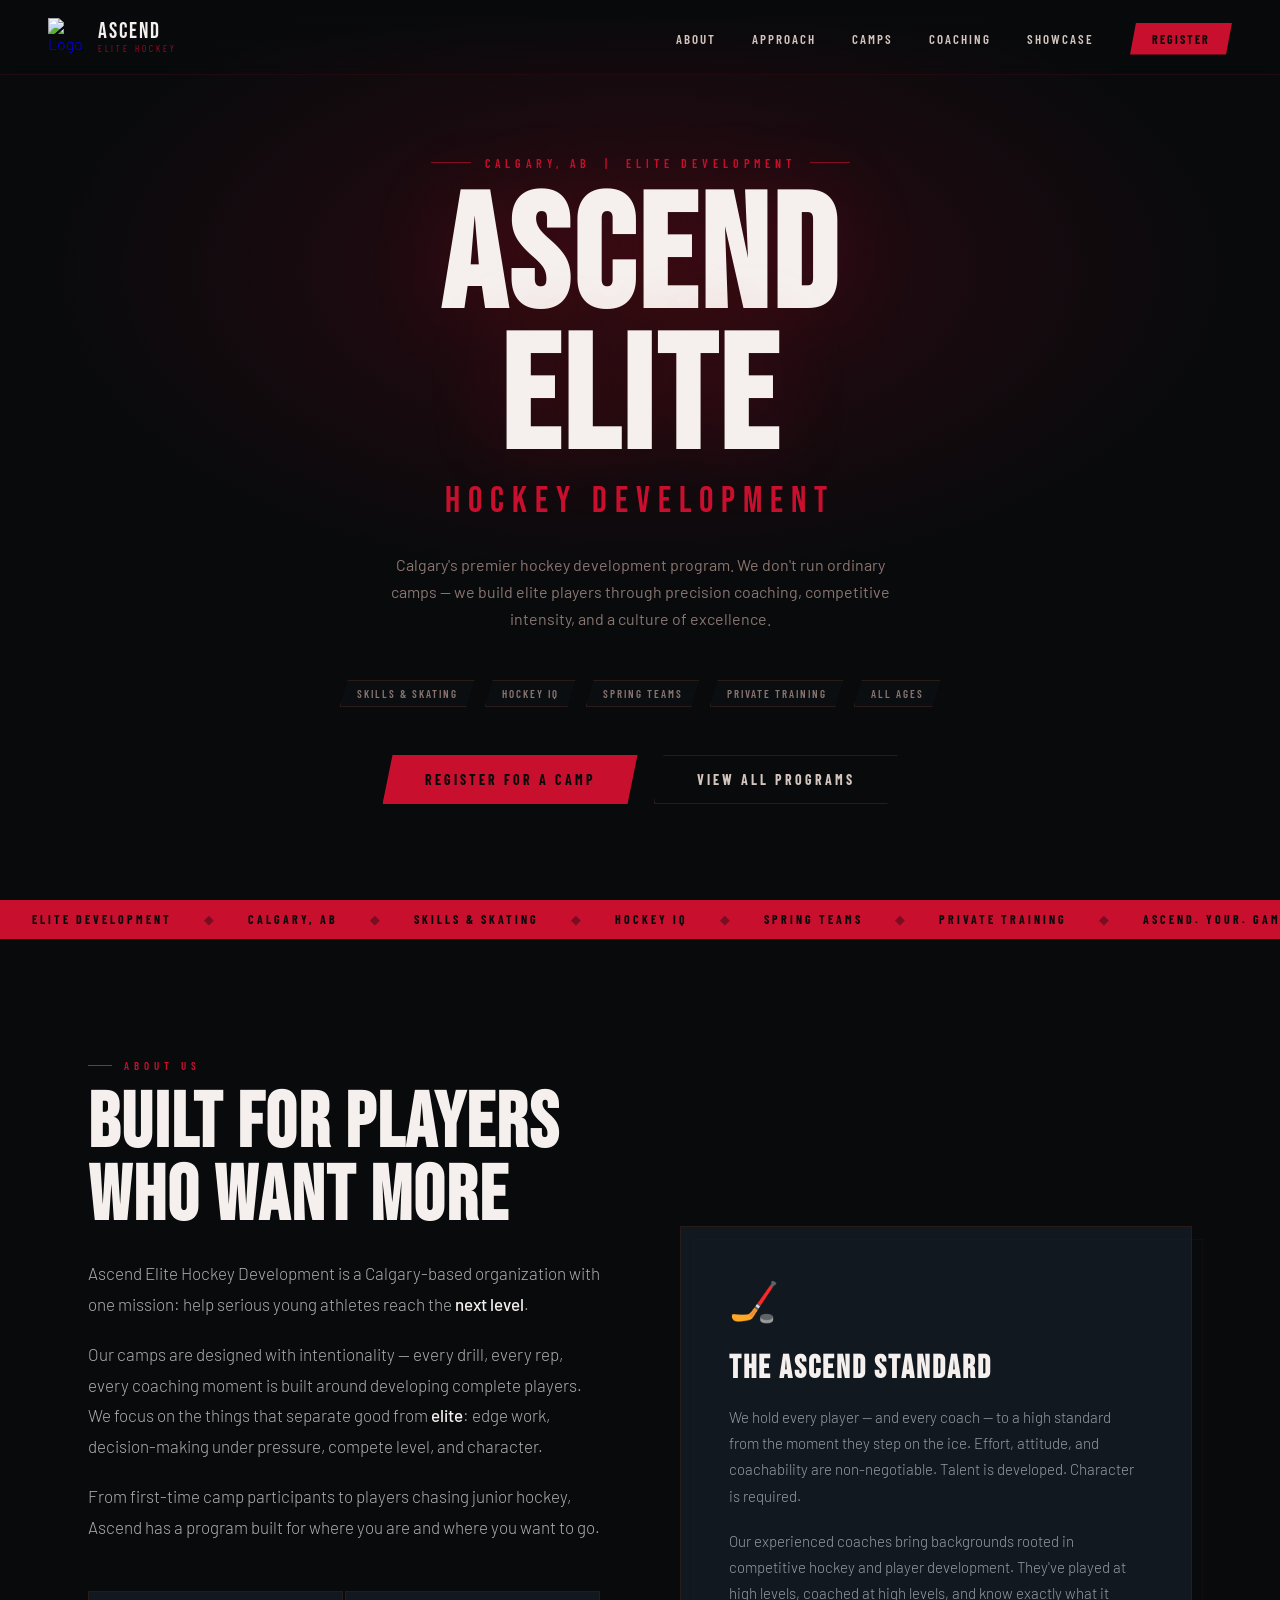
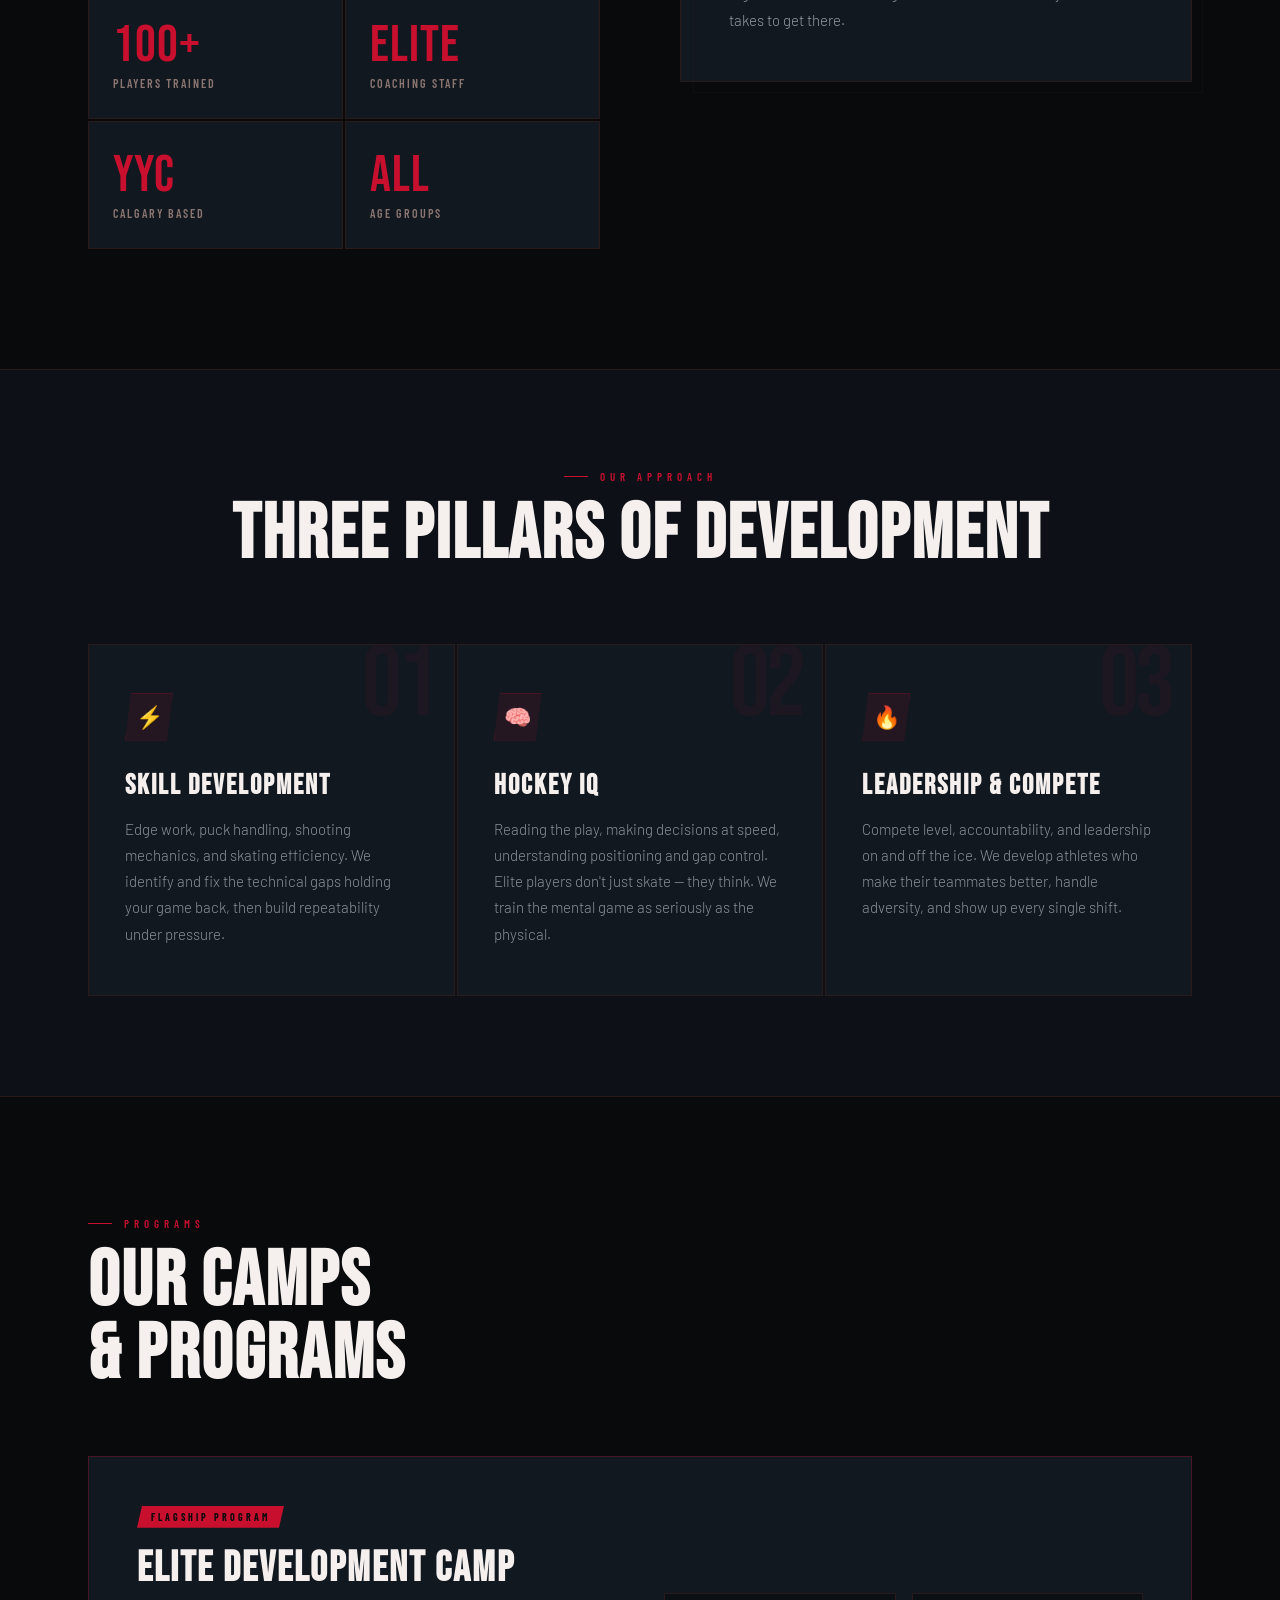
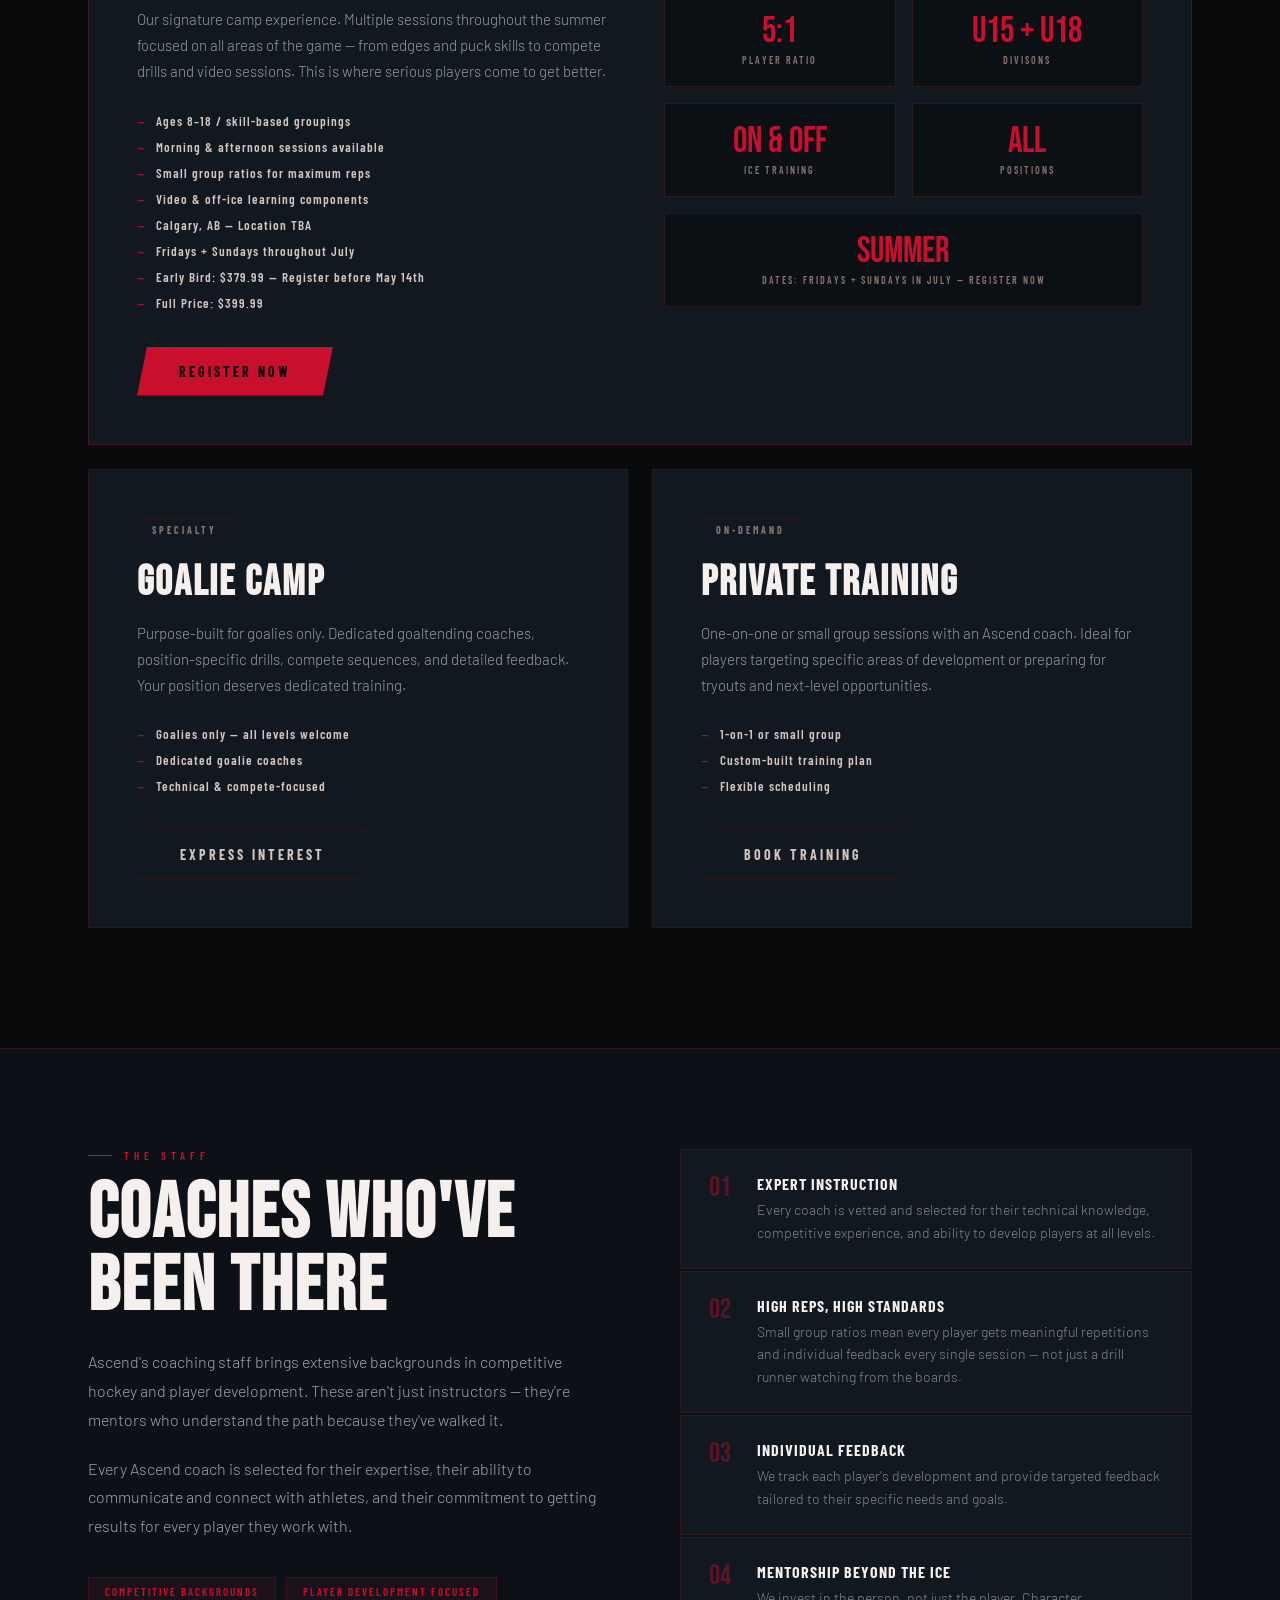
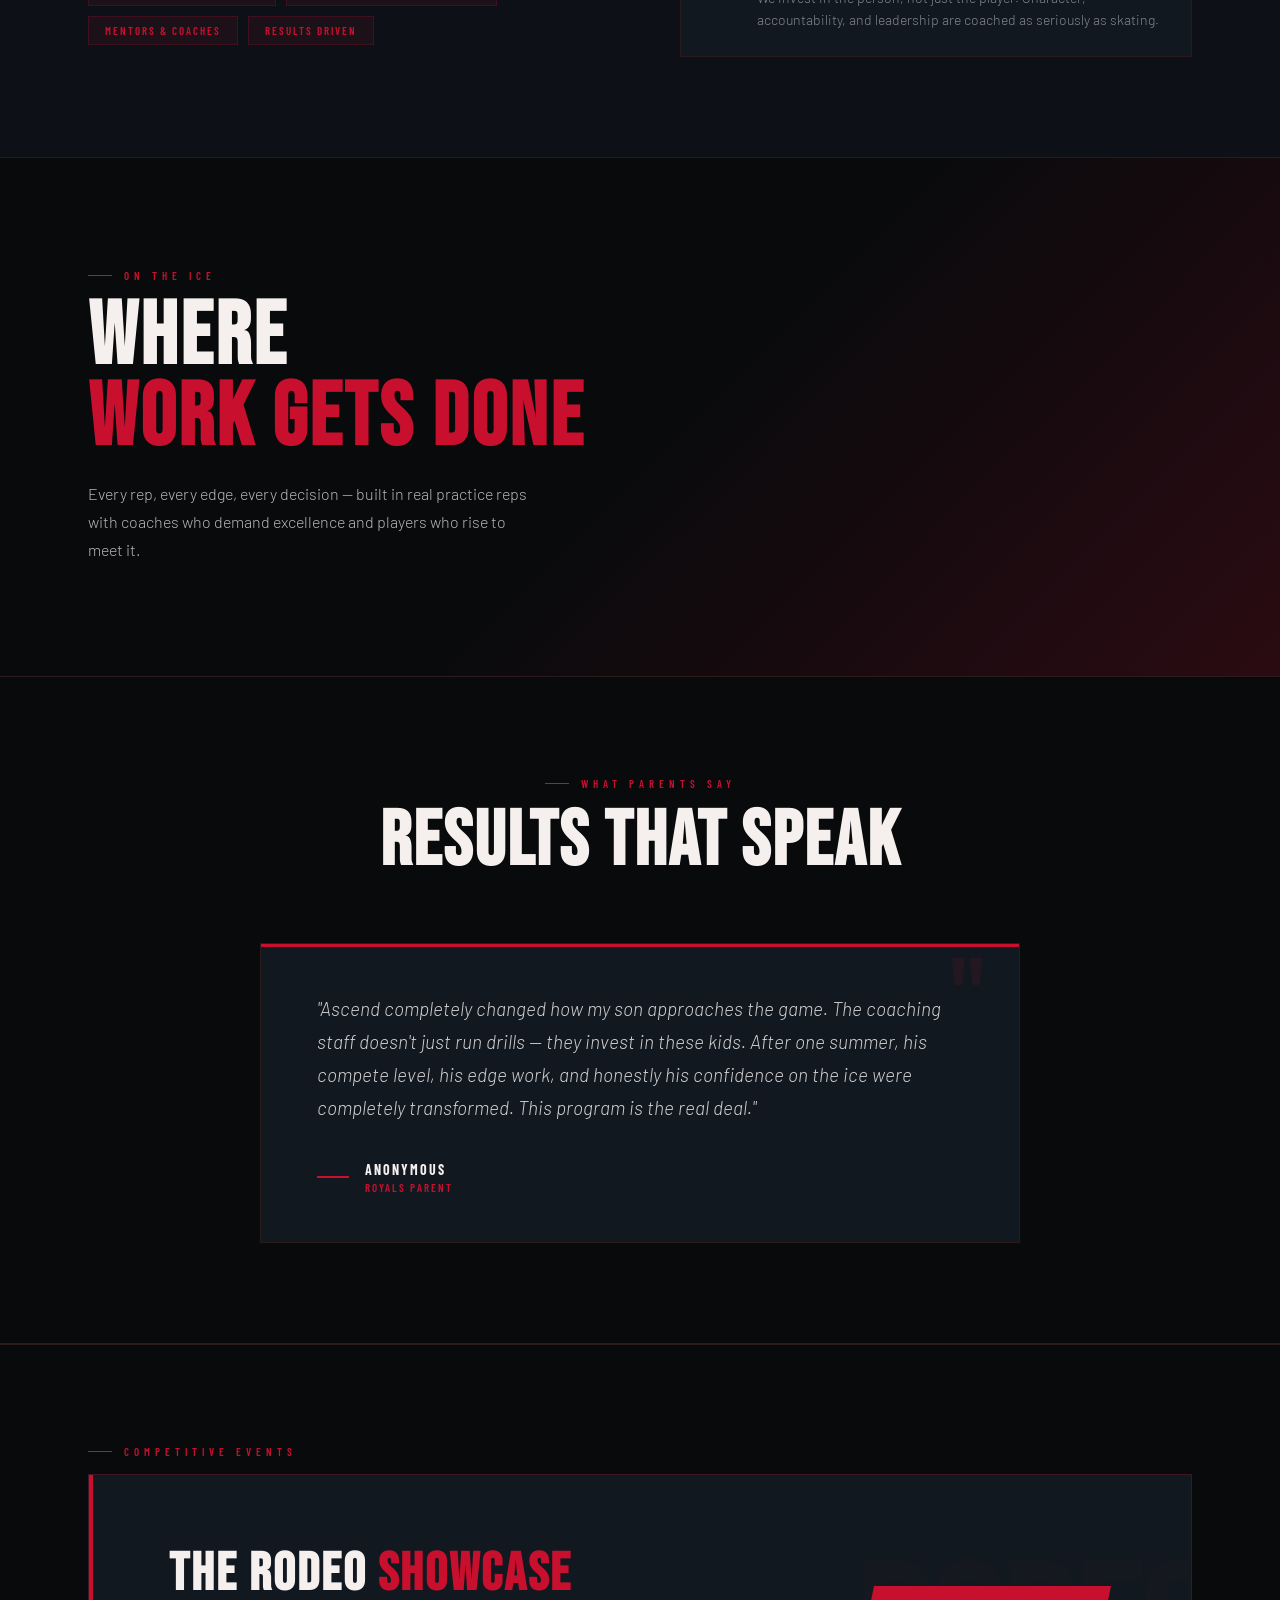
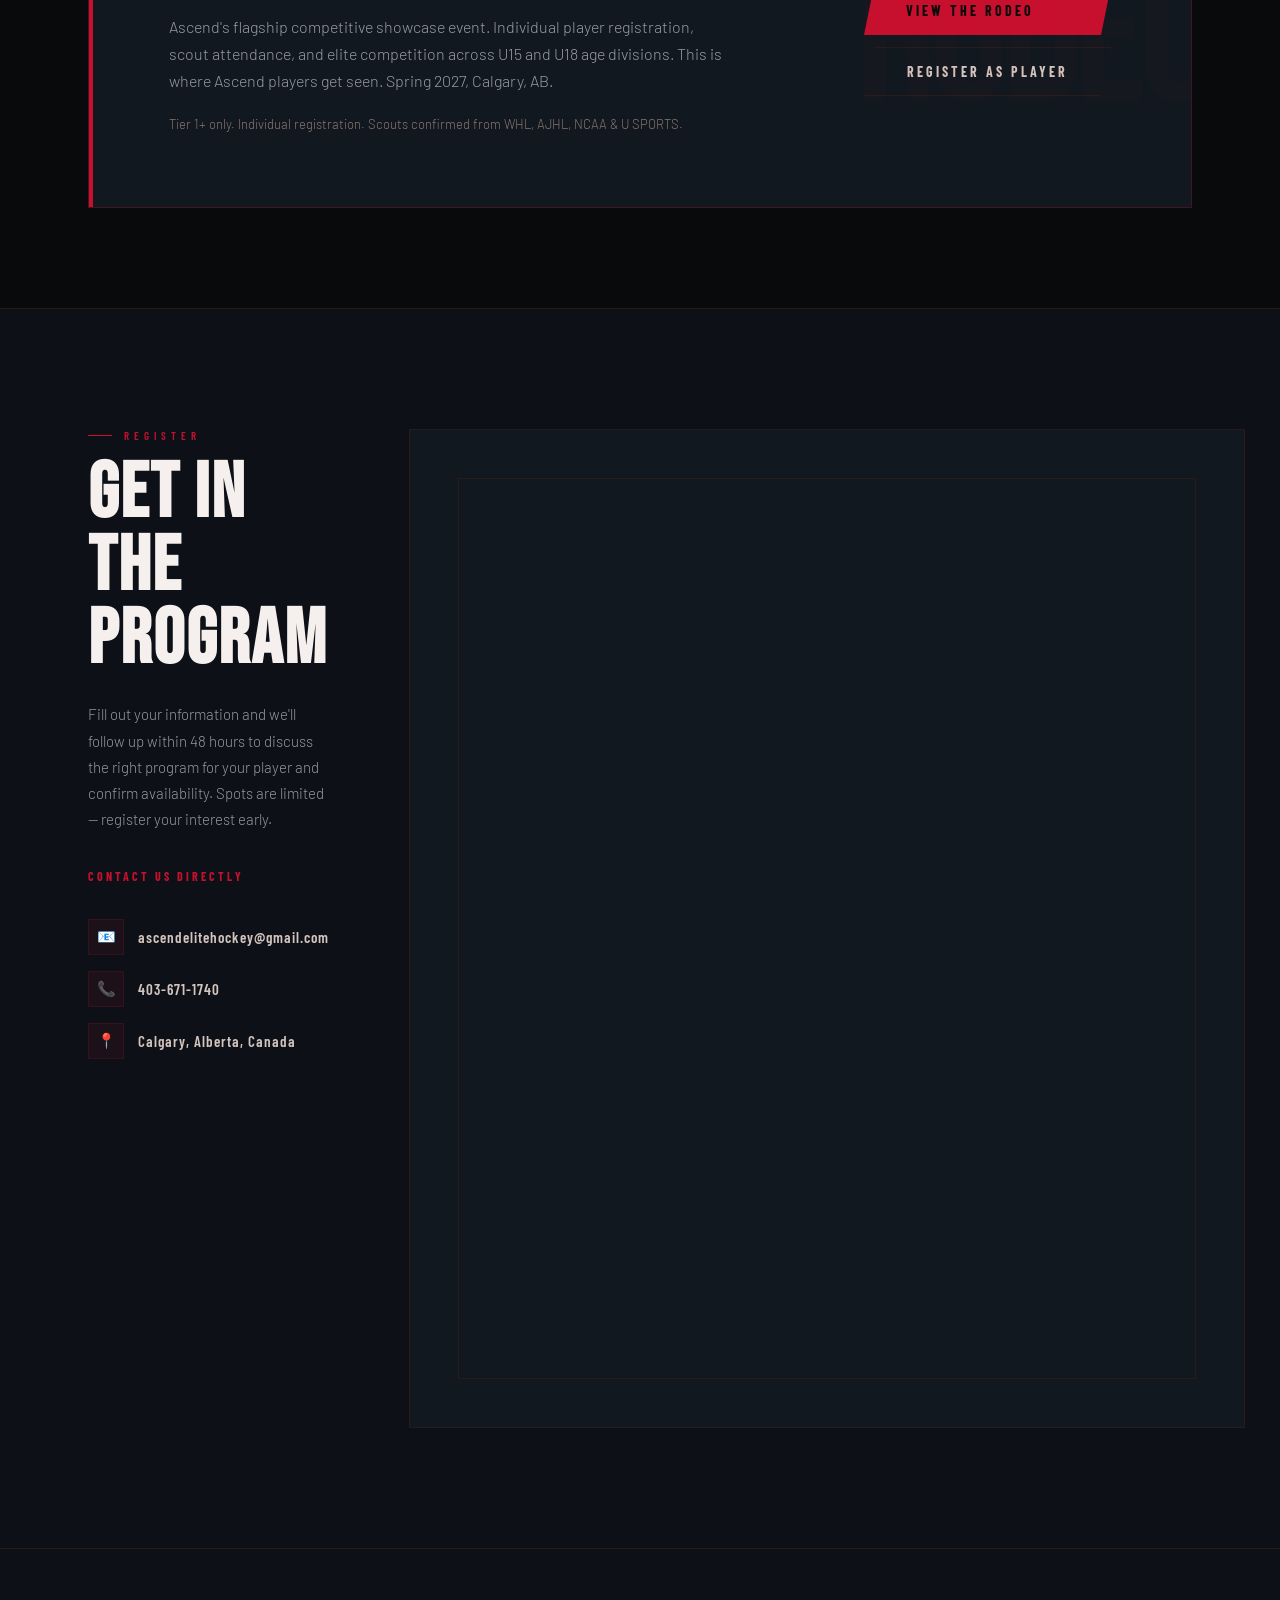
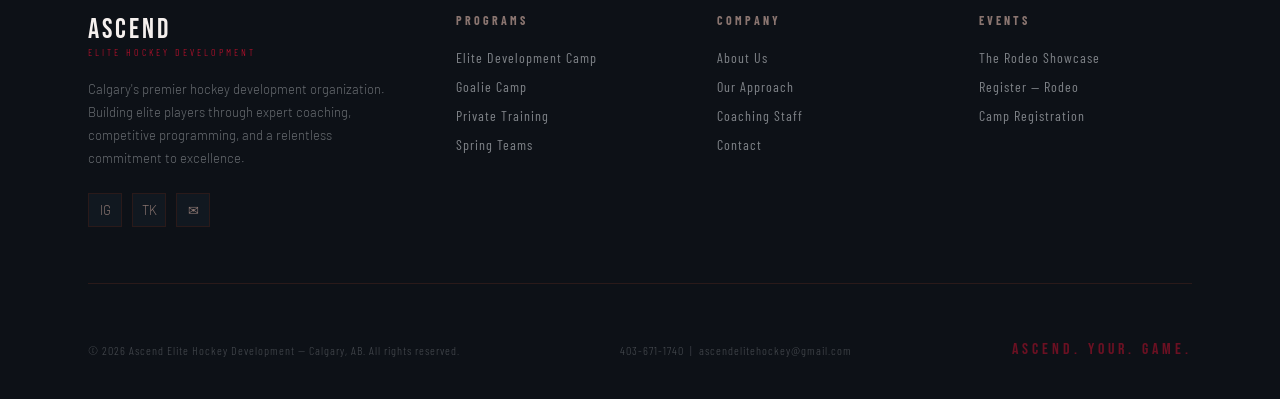
==== index.html @ a498c4dc "Update location and session details in index.html" ====
<!DOCTYPE html>
<html lang="en">
<head>
<meta charset="UTF-8">
<meta name="viewport" content="width=device-width, initial-scale=1.0">
<title>Ascend Elite Hockey | Calgary, AB</title>
<link rel="preconnect" href="https://fonts.googleapis.com">
<link href="https://fonts.googleapis.com/css2?family=Bebas+Neue&family=Barlow+Condensed:wght@400;600;700&family=Barlow:wght@300;400;500&display=swap" rel="stylesheet">
<script src="https://cdn.jsdelivr.net/npm/@emailjs/browser@4/dist/email.min.js"></script>
<script>emailjs.init("XfrieAUqtZK1-FDxF");</script>
<style>
  :root {
    --black: #080a0c;
    --deep: #0d1117;
    --panel: #111820;
    --border: #2a1a1a;
    --ice: #f5f0ee;
    --ice-dim: #d4c4be;
    --gold: #C8102E;
    --gold-bright: #C8102E;
    --white: #f5f0ee;
    --muted: #8a7570;
    --red: #C8102E;
  }

  *, *::before, *::after { box-sizing: border-box; margin: 0; padding: 0; }

  html { scroll-behavior: smooth; }

  body {
    background: var(--black);
    color: var(--white);
    font-family: 'Barlow', sans-serif;
    font-weight: 300;
    overflow-x: hidden;
  }

  /* ===== SCROLLBAR ===== */
  ::-webkit-scrollbar { width: 4px; }
  ::-webkit-scrollbar-track { background: var(--deep); }
  ::-webkit-scrollbar-thumb { background: var(--gold); }

  /* ===== NAV ===== */
  nav {
    position: fixed; top: 0; left: 0; right: 0; z-index: 100;
    display: flex; align-items: center; justify-content: space-between;
    padding: 18px 48px;
    background: linear-gradient(180deg, rgba(8,10,12,0.97) 0%, transparent 100%);
    backdrop-filter: blur(6px);
    border-bottom: 1px solid rgba(200,16,46,0.12);
    transition: background 0.3s;
  }
  nav.scrolled {
    background: rgba(8,10,12,0.97);
    border-bottom-color: var(--border);
  }
  .nav-logo {
    display: flex; align-items: center; gap: 12px;
    text-decoration: none;
  }
  .nav-logo-mark {
    width: 38px; height: 38px;
    object-fit: contain;
    flex-shrink: 0;
  }
  .nav-logo-text {
    font-family: 'Bebas Neue', sans-serif;
    font-size: 22px;
    letter-spacing: 2px;
    color: var(--white);
    line-height: 1;
  }
  .nav-logo-sub {
    font-family: 'Barlow Condensed', sans-serif;
    font-size: 9px;
    letter-spacing: 3px;
    color: var(--gold);
    text-transform: uppercase;
  }
  .nav-links {
    display: flex; align-items: center; gap: 36px;
    list-style: none;
  }
  .nav-links a {
    font-family: 'Barlow Condensed', sans-serif;
    font-size: 13px; font-weight: 600;
    letter-spacing: 2px; text-transform: uppercase;
    color: var(--ice-dim); text-decoration: none;
    transition: color 0.2s;
    position: relative;
  }
  .nav-links a::after {
    content: ''; position: absolute; bottom: -3px; left: 0; right: 0;
    height: 1px; background: var(--gold);
    transform: scaleX(0); transition: transform 0.2s;
  }
  .nav-links a:hover { color: var(--white); }
  .nav-links a:hover::after { transform: scaleX(1); }
  .nav-cta {
    background: var(--gold); color: var(--black) !important;
    padding: 9px 22px;
    font-family: 'Barlow Condensed', sans-serif !important;
    font-size: 12px !important; font-weight: 700 !important;
    letter-spacing: 2px; text-transform: uppercase;
    text-decoration: none;
    transition: background 0.2s, transform 0.15s !important;
    clip-path: polygon(6px 0%, 100% 0%, calc(100% - 6px) 100%, 0% 100%);
  }
  .nav-cta:hover { background: var(--gold-bright) !important; transform: translateY(-1px) !important; }
  .nav-cta::after { display: none !important; }

  /* ===== HERO ===== */
  #home {
    min-height: 100vh;
    position: relative;
    display: flex; flex-direction: column;
    align-items: center; justify-content: center;
    overflow: hidden;
  }
  .hero-bg {
    position: absolute; inset: 0; z-index: 0;
    background-image: url('MainCoach.jpeg');
    background-size: cover;
    background-position: center 20%;
    background-repeat: no-repeat;
  }
  .hero-bg::after {
    content: '';
    position: absolute; inset: 0;
    background:
      radial-gradient(ellipse 80% 60% at 50% 30%, rgba(200,16,46,0.18) 0%, transparent 60%),
      linear-gradient(180deg, rgba(8,10,12,0.78) 0%, rgba(8,10,12,0.55) 45%, rgba(8,10,12,0.88) 100%);
  }
  .hero-rink-lines {
    position: absolute; inset: 0; z-index: 1; opacity: 0.04;
    background:
      repeating-linear-gradient(0deg, transparent, transparent 59px, rgba(245,240,238,0.15) 60px),
      repeating-linear-gradient(90deg, transparent, transparent 59px, rgba(245,240,238,0.15) 60px);
  }
  .hero-slash {
    position: absolute; bottom: -2px; left: 0; right: 0; z-index: 2;
    height: 120px;
    background: linear-gradient(135deg, transparent 49.5%, var(--black) 50%);
  }
  .hero-content {
    position: relative; z-index: 3;
    text-align: center;
    padding: 140px 24px 80px;
    animation: heroFadeUp 1s ease both;
  }
  @keyframes heroFadeUp {
    from { opacity: 0; transform: translateY(40px); }
    to { opacity: 1; transform: translateY(0); }
  }
  .hero-eyebrow {
    font-family: 'Barlow Condensed', sans-serif;
    font-size: 12px; font-weight: 600;
    letter-spacing: 5px; text-transform: uppercase;
    color: var(--gold);
    margin-bottom: 20px;
    display: flex; align-items: center; justify-content: center; gap: 14px;
  }
  .hero-eyebrow::before, .hero-eyebrow::after {
    content: ''; display: block;
    width: 40px; height: 1px; background: var(--gold); opacity: 0.6;
  }
  .hero-h1 {
    font-family: 'Bebas Neue', sans-serif;
    font-size: clamp(72px, 14vw, 160px);
    line-height: 0.88;
    letter-spacing: 4px;
    color: var(--white);
    text-shadow: 0 0 80px rgba(200,16,46,0.2);
    margin-bottom: 8px;
  }
  .hero-h1 span {
    color: var(--ice);
    display: block;
  }
  .hero-tagline {
    font-family: 'Bebas Neue', sans-serif;
    font-size: clamp(20px, 4vw, 36px);
    letter-spacing: 8px;
    color: var(--gold);
    margin-bottom: 28px;
  }
  .hero-desc {
    max-width: 520px; margin: 0 auto 48px;
    font-size: 16px; line-height: 1.7;
    color: var(--muted);
    font-weight: 400;
  }
  .hero-badges {
    display: flex; flex-wrap: wrap; gap: 10px;
    justify-content: center; margin-bottom: 48px;
  }
  .badge {
    font-family: 'Barlow Condensed', sans-serif;
    font-size: 11px; font-weight: 600;
    letter-spacing: 2px; text-transform: uppercase;
    padding: 6px 16px;
    border: 1px solid var(--border);
    color: var(--muted);
    clip-path: polygon(8px 0%, 100% 0%, calc(100% - 8px) 100%, 0% 100%);
    background: rgba(13,17,23,0.6);
  }
  .hero-btns {
    display: flex; gap: 16px; justify-content: center; flex-wrap: wrap;
  }
  .btn-primary {
    font-family: 'Barlow Condensed', sans-serif;
    font-size: 14px; font-weight: 700;
    letter-spacing: 3px; text-transform: uppercase;
    padding: 16px 42px;
    background: var(--gold); color: var(--black);
    text-decoration: none;
    clip-path: polygon(10px 0%, 100% 0%, calc(100% - 10px) 100%, 0% 100%);
    transition: background 0.2s, transform 0.15s;
    display: inline-block;
  }
  .btn-primary:hover { background: var(--gold-bright); transform: translateY(-2px); }
  .btn-ghost {
    font-family: 'Barlow Condensed', sans-serif;
    font-size: 14px; font-weight: 700;
    letter-spacing: 3px; text-transform: uppercase;
    padding: 15px 42px;
    background: transparent; color: var(--ice-dim);
    border: 1px solid var(--border);
    text-decoration: none;
    clip-path: polygon(10px 0%, 100% 0%, calc(100% - 10px) 100%, 0% 100%);
    transition: border-color 0.2s, color 0.2s, transform 0.15s;
    display: inline-block;
  }
  .btn-ghost:hover { border-color: var(--ice-dim); color: var(--white); transform: translateY(-2px); }

  /* ===== TICKER ===== */
  .ticker-wrap {
    position: relative; z-index: 4;
    background: var(--gold);
    overflow: hidden;
    padding: 12px 0;
  }
  .ticker-track {
    display: flex; gap: 0;
    animation: ticker 28s linear infinite;
    white-space: nowrap;
  }
  .ticker-track span {
    font-family: 'Barlow Condensed', sans-serif;
    font-size: 12px; font-weight: 700;
    letter-spacing: 3px; text-transform: uppercase;
    color: var(--black);
    padding: 0 32px;
    flex-shrink: 0;
  }
  .ticker-track span.sep {
    opacity: 0.4; padding: 0;
  }
  @keyframes ticker {
    from { transform: translateX(0); }
    to { transform: translateX(-50%); }
  }

  /* ===== SECTION COMMON ===== */
  section { position: relative; overflow: hidden; }
  .section-inner { max-width: 1200px; margin: 0 auto; padding: 0 48px; }
  .section-label {
    font-family: 'Barlow Condensed', sans-serif;
    font-size: 11px; font-weight: 600;
    letter-spacing: 5px; text-transform: uppercase;
    color: var(--gold);
    margin-bottom: 16px;
    display: flex; align-items: center; gap: 12px;
  }
  .section-label::before {
    content: ''; display: block;
    width: 24px; height: 1px; background: var(--gold);
  }
  .section-h2 {
    font-family: 'Bebas Neue', sans-serif;
    font-size: clamp(44px, 6vw, 80px);
    line-height: 0.95;
    letter-spacing: 2px;
    color: var(--white);
    margin-bottom: 24px;
  }
  .section-h2 em {
    color: var(--ice); font-style: normal; display: block;
  }

  /* ===== ABOUT ===== */
  #about {
    padding: 120px 0;
    background: var(--black);
  }
  .about-grid {
    display: grid;
    grid-template-columns: 1fr 1fr;
    gap: 80px;
    align-items: center;
  }
  .about-left p {
    font-size: 17px; line-height: 1.8;
    color: rgba(240,244,248,0.7);
    margin-bottom: 20px;
  }
  .about-left p strong { color: var(--ice); font-weight: 500; }
  .about-stats {
    display: grid; grid-template-columns: 1fr 1fr;
    gap: 2px; margin-top: 48px;
  }
  .stat-box {
    background: var(--panel);
    border: 1px solid var(--border);
    padding: 28px 24px;
    position: relative;
    overflow: hidden;
  }
  .stat-box::before {
    content: ''; position: absolute; top: 0; left: 0; right: 0;
    height: 2px; background: var(--gold); opacity: 0;
    transition: opacity 0.3s;
  }
  .stat-box:hover::before { opacity: 1; }
  .stat-num {
    font-family: 'Bebas Neue', sans-serif;
    font-size: 52px; line-height: 1;
    color: var(--gold);
    letter-spacing: 1px;
  }
  .stat-label {
    font-family: 'Barlow Condensed', sans-serif;
    font-size: 12px; font-weight: 600;
    letter-spacing: 2px; text-transform: uppercase;
    color: var(--muted);
    margin-top: 4px;
  }
  .about-visual {
    position: relative;
  }
  .about-card {
    background: var(--panel);
    border: 1px solid var(--border);
    padding: 48px;
    position: relative;
  }
  .about-card::after {
    content: '';
    position: absolute; bottom: -12px; right: -12px;
    width: 100%; height: 100%;
    border: 1px solid var(--border); opacity: 0.3;
    pointer-events: none;
  }
  .about-card-icon {
    font-size: 40px; margin-bottom: 24px; display: block;
  }
  .about-card h3 {
    font-family: 'Bebas Neue', sans-serif;
    font-size: 32px; letter-spacing: 2px;
    color: var(--white); margin-bottom: 16px;
  }
  .about-card p {
    font-size: 15px; line-height: 1.75;
    color: rgba(240,244,248,0.6);
  }

  /* ===== PILLARS ===== */
  #pillars {
    padding: 100px 0;
    background: var(--deep);
    border-top: 1px solid var(--border);
    border-bottom: 1px solid var(--border);
  }
  .pillars-header { text-align: center; margin-bottom: 72px; }
  .pillars-grid {
    display: grid;
    grid-template-columns: repeat(3, 1fr);
    gap: 2px;
  }
  .pillar {
    background: var(--panel);
    border: 1px solid var(--border);
    padding: 48px 36px;
    position: relative;
    overflow: hidden;
    transition: border-color 0.3s;
  }
  .pillar:hover { border-color: rgba(200,16,46,0.4); }
  .pillar-num {
    font-family: 'Bebas Neue', sans-serif;
    font-size: 100px; line-height: 1;
    color: rgba(200,16,46,0.06);
    position: absolute; top: -10px; right: 20px;
    letter-spacing: -4px;
    pointer-events: none;
  }
  .pillar-icon {
    width: 48px; height: 48px;
    background: rgba(200,16,46,0.1);
    border: 1px solid rgba(200,16,46,0.2);
    display: flex; align-items: center; justify-content: center;
    font-size: 22px; margin-bottom: 28px;
    clip-path: polygon(6px 0%, 100% 0%, calc(100% - 6px) 100%, 0% 100%);
  }
  .pillar h3 {
    font-family: 'Bebas Neue', sans-serif;
    font-size: 28px; letter-spacing: 2px;
    color: var(--white); margin-bottom: 14px;
  }
  .pillar p {
    font-size: 15px; line-height: 1.75;
    color: rgba(240,244,248,0.55);
  }

  /* ===== CAMPS ===== */
  #camps {
    padding: 120px 0;
    background: var(--black);
  }
  .camps-header { margin-bottom: 64px; }
  .camps-grid {
    display: grid;
    grid-template-columns: repeat(2, 1fr);
    gap: 24px;
  }
  .camp-card {
    background: var(--panel);
    border: 1px solid var(--border);
    padding: 48px;
    position: relative;
    overflow: hidden;
    transition: border-color 0.3s, transform 0.3s;
  }
  .camp-card:hover {
    border-color: rgba(200,16,46,0.5);
    transform: translateY(-4px);
  }
  .camp-card.featured {
    grid-column: 1 / -1;
    display: grid;
    grid-template-columns: 1fr 1fr;
    gap: 48px;
    align-items: center;
    border-color: rgba(200,16,46,0.3);
  }
  .camp-tag {
    display: inline-block;
    font-family: 'Barlow Condensed', sans-serif;
    font-size: 10px; font-weight: 700;
    letter-spacing: 3px; text-transform: uppercase;
    padding: 5px 14px;
    background: var(--gold); color: var(--black);
    margin-bottom: 20px;
    clip-path: polygon(5px 0%, 100% 0%, calc(100% - 5px) 100%, 0% 100%);
  }
  .camp-tag.alt { background: transparent; border: 1px solid var(--border); color: var(--muted); }
  .camp-card h3 {
    font-family: 'Bebas Neue', sans-serif;
    font-size: 42px; letter-spacing: 2px;
    color: var(--white); margin-bottom: 16px; line-height: 1;
  }
  .camp-card p {
    font-size: 15px; line-height: 1.75;
    color: rgba(240,244,248,0.6);
    margin-bottom: 28px;
  }
  .camp-details {
    list-style: none;
    display: flex; flex-direction: column; gap: 10px;
    margin-bottom: 36px;
  }
  .camp-details li {
    font-family: 'Barlow Condensed', sans-serif;
    font-size: 13px; font-weight: 600;
    letter-spacing: 1px;
    color: var(--ice-dim);
    display: flex; align-items: center; gap: 10px;
  }
  .camp-details li::before {
    content: '—'; color: var(--gold); opacity: 0.7;
    flex-shrink: 0;
  }
  .camp-visual {
    display: flex; flex-direction: column; gap: 16px;
  }
  .camp-visual-row {
    display: flex; gap: 16px;
  }
  .mini-stat {
    flex: 1;
    background: rgba(8,10,12,0.6);
    border: 1px solid var(--border);
    padding: 20px;
    text-align: center;
  }
  .mini-stat .n {
    font-family: 'Bebas Neue', sans-serif;
    font-size: 36px; color: var(--gold);
    display: block; line-height: 1;
  }
  .mini-stat .l {
    font-family: 'Barlow Condensed', sans-serif;
    font-size: 10px; font-weight: 600;
    letter-spacing: 2px; text-transform: uppercase;
    color: var(--muted); margin-top: 4px; display: block;
  }

  /* ===== COACHING ===== */
  #coaching {
    padding: 100px 0;
    background: var(--deep);
    border-top: 1px solid var(--border);
  }
  .coaching-split {
    display: grid;
    grid-template-columns: 1fr 1fr;
    gap: 80px;
    align-items: start;
  }
  .coaching-left {}
  .coaching-left p {
    font-size: 16px; line-height: 1.8;
    color: rgba(240,244,248,0.65);
    margin-bottom: 20px;
  }
  .coaching-badges {
    display: flex; flex-wrap: wrap; gap: 10px; margin-top: 36px;
  }
  .c-badge {
    font-family: 'Barlow Condensed', sans-serif;
    font-size: 11px; font-weight: 600;
    letter-spacing: 2px; text-transform: uppercase;
    padding: 7px 16px;
    background: rgba(200,16,46,0.08);
    border: 1px solid rgba(200,16,46,0.2);
    color: var(--gold);
  }
  .coaching-list {
    display: flex; flex-direction: column; gap: 2px;
  }
  .coaching-item {
    background: var(--panel);
    border: 1px solid var(--border);
    padding: 24px 28px;
    display: flex; gap: 20px;
    align-items: flex-start;
    transition: border-color 0.3s;
  }
  .coaching-item:hover { border-color: rgba(200,16,46,0.3); }
  .coaching-item-num {
    font-family: 'Bebas Neue', sans-serif;
    font-size: 28px; line-height: 1;
    color: var(--gold); opacity: 0.4;
    flex-shrink: 0; width: 28px;
  }
  .coaching-item h4 {
    font-family: 'Barlow Condensed', sans-serif;
    font-size: 16px; font-weight: 700;
    letter-spacing: 1px; text-transform: uppercase;
    color: var(--white); margin-bottom: 6px;
  }
  .coaching-item p {
    font-size: 14px; line-height: 1.6;
    color: rgba(240,244,248,0.5);
  }

  /* ===== ACTION PHOTO BANNER ===== */
  #action-banner {
    position: relative;
    height: 520px;
    overflow: hidden;
    border-top: 1px solid var(--border);
    border-bottom: 1px solid var(--border);
  }
  .action-banner-img {
    position: absolute; inset: 0;
    background-image: url('IMG_6012.jpeg');
    background-size: cover;
    background-position: center 30%;
    background-repeat: no-repeat;
    background-attachment: fixed;
  }
  .action-banner-overlay {
    position: absolute; inset: 0;
    background: linear-gradient(
      135deg,
      rgba(8,10,12,0.82) 0%,
      rgba(8,10,12,0.45) 50%,
      rgba(200,16,46,0.18) 100%
    );
  }
  .action-banner-content {
    position: relative; z-index: 2;
    height: 100%;
    display: flex; align-items: center;
    max-width: 1200px; margin: 0 auto; padding: 0 48px;
  }
  .action-banner-text {
    max-width: 560px;
  }
  .action-banner-text .section-label { margin-bottom: 16px; }
  .action-banner-text h2 {
    font-family: 'Bebas Neue', sans-serif;
    font-size: clamp(48px, 7vw, 88px);
    line-height: 0.92;
    letter-spacing: 3px;
    color: var(--white);
    margin-bottom: 20px;
  }
  .action-banner-text h2 em {
    color: var(--gold); font-style: normal; display: block;
  }
  .action-banner-text p {
    font-size: 16px; line-height: 1.75;
    color: rgba(245,240,238,0.75);
    max-width: 440px;
  }

  /* ===== TESTIMONIALS ===== */
  #testimonials {
    padding: 100px 0;
    background: var(--black);
    border-bottom: 1px solid var(--border);
  }
  .testimonials-header { text-align: center; margin-bottom: 64px; }
  .testimonials-grid {
    display: flex;
    justify-content: center;
  }
  .testimonial-card {
    background: var(--panel);
    border: 1px solid var(--border);
    padding: 48px 56px;
    max-width: 760px;
    width: 100%;
    position: relative;
    overflow: hidden;
  }
  .testimonial-card::before {
    content: '';
    position: absolute; top: 0; left: 0; right: 0;
    height: 3px;
    background: linear-gradient(90deg, var(--gold) 0%, var(--gold-bright) 100%);
  }
  .testimonial-quote-mark {
    font-family: 'Bebas Neue', sans-serif;
    font-size: 120px; line-height: 0.7;
    color: rgba(200,16,46,0.1);
    position: absolute; top: 20px; right: 36px;
    pointer-events: none;
    letter-spacing: -4px;
  }
  .testimonial-text {
    font-size: 19px; line-height: 1.75;
    color: rgba(245,240,238,0.85);
    font-weight: 300;
    font-style: italic;
    margin-bottom: 36px;
    position: relative; z-index: 1;
  }
  .testimonial-author {
    display: flex; align-items: center; gap: 16px;
  }
  .testimonial-author-bar {
    width: 32px; height: 2px;
    background: var(--gold);
    flex-shrink: 0;
  }
  .testimonial-author-info {}
  .testimonial-author-name {
    font-family: 'Barlow Condensed', sans-serif;
    font-size: 14px; font-weight: 700;
    letter-spacing: 2px; text-transform: uppercase;
    color: var(--white);
  }
  .testimonial-author-role {
    font-family: 'Barlow Condensed', sans-serif;
    font-size: 11px; font-weight: 600;
    letter-spacing: 2px; text-transform: uppercase;
    color: var(--gold);
    margin-top: 3px;
  }
  @media (max-width: 900px) {
    #action-banner { height: 380px; }
    .action-banner-img { background-attachment: scroll; }
    .action-banner-content { padding: 0 24px; }
    .testimonial-card { padding: 36px 28px; }
    .testimonial-text { font-size: 17px; }
  }

  /* ===== SHOWCASE CTA ===== */
  #showcase {
    padding: 100px 0;
    background: var(--black);
    border-top: 1px solid var(--border);
  }
  .showcase-banner {
    background: var(--panel);
    border: 1px solid rgba(200,16,46,0.25);
    padding: 72px 80px;
    display: grid;
    grid-template-columns: 1fr auto;
    gap: 48px;
    align-items: center;
    position: relative;
    overflow: hidden;
  }
  .showcase-banner::before {
    content: '';
    position: absolute; top: 0; left: 0;
    width: 4px; height: 100%;
    background: linear-gradient(180deg, var(--gold) 0%, var(--gold-bright) 100%);
  }
  .showcase-banner::after {
    content: 'RODEO';
    position: absolute; right: -20px; top: 50%;
    transform: translateY(-50%);
    font-family: 'Bebas Neue', sans-serif;
    font-size: 200px; line-height: 1;
    color: rgba(200,16,46,0.03);
    letter-spacing: -8px;
    pointer-events: none;
  }
  .showcase-banner h3 {
    font-family: 'Bebas Neue', sans-serif;
    font-size: 54px; letter-spacing: 2px;
    color: var(--white); margin-bottom: 12px; line-height: 1;
  }
  .showcase-banner h3 span { color: var(--gold); }
  .showcase-banner p {
    font-size: 16px; line-height: 1.7;
    color: rgba(240,244,248,0.6); max-width: 560px;
  }
  .showcase-banner-btns {
    display: flex; flex-direction: column; gap: 12px;
    flex-shrink: 0;
  }

  /* ===== REGISTER ===== */
  #register {
    padding: 120px 0;
    background: var(--deep);
    border-top: 1px solid var(--border);
  }
  .register-grid {
    display: grid;
    grid-template-columns: 1fr 1.4fr;
    gap: 80px;
    align-items: start;
  }
  .register-info h4 {
    font-family: 'Barlow Condensed', sans-serif;
    font-size: 12px; font-weight: 700;
    letter-spacing: 3px; text-transform: uppercase;
    color: var(--gold); margin: 36px 0 16px;
  }
  .register-info p {
    font-size: 15px; line-height: 1.75;
    color: rgba(240,244,248,0.6);
  }
  .contact-items { display: flex; flex-direction: column; gap: 16px; margin-top: 36px; }
  .contact-item {
    display: flex; align-items: center; gap: 14px;
  }
  .contact-item .icon {
    width: 36px; height: 36px;
    background: rgba(200,16,46,0.08);
    border: 1px solid rgba(200,16,46,0.15);
    display: flex; align-items: center; justify-content: center;
    font-size: 15px; flex-shrink: 0;
  }
  .contact-item a, .contact-item span {
    font-family: 'Barlow Condensed', sans-serif;
    font-size: 15px; font-weight: 600;
    letter-spacing: 1px;
    color: var(--ice-dim);
    text-decoration: none;
    transition: color 0.2s;
  }
  .contact-item a:hover { color: var(--white); }

  /* Form */
  .form-card {
    background: var(--panel);
    border: 1px solid var(--border);
    padding: 48px;
  }
  .form-title {
    font-family: 'Bebas Neue', sans-serif;
    font-size: 36px; letter-spacing: 2px;
    color: var(--white); margin-bottom: 8px;
  }
  .form-subtitle {
    font-size: 14px; color: var(--muted);
    margin-bottom: 36px;
  }
  .form-row {
    display: grid; grid-template-columns: 1fr 1fr; gap: 16px;
    margin-bottom: 16px;
  }
  .form-group { margin-bottom: 16px; }
  .form-group label {
    display: block;
    font-family: 'Barlow Condensed', sans-serif;
    font-size: 11px; font-weight: 600;
    letter-spacing: 2px; text-transform: uppercase;
    color: var(--muted); margin-bottom: 8px;
  }
  .form-group input,
  .form-group select,
  .form-group textarea {
    width: 100%;
    background: var(--black);
    border: 1px solid var(--border);
    color: var(--white);
    padding: 13px 16px;
    font-family: 'Barlow', sans-serif;
    font-size: 15px; font-weight: 300;
    outline: none;
    transition: border-color 0.2s;
    -webkit-appearance: none;
  }
  .form-group input:focus,
  .form-group select:focus,
  .form-group textarea:focus { border-color: var(--gold); }
  .form-group select option { background: var(--panel); }
  .form-group textarea { resize: vertical; min-height: 110px; }
  .form-note {
    font-size: 11px; color: var(--muted);
    margin-bottom: 24px; line-height: 1.6;
  }
  .form-success {
    display: none;
    background: rgba(200,16,46,0.08);
    border: 1px solid rgba(200,16,46,0.3);
    padding: 24px;
    text-align: center;
  }
  .form-success h4 {
    font-family: 'Bebas Neue', sans-serif;
    font-size: 28px; letter-spacing: 2px;
    color: var(--gold); margin-bottom: 8px;
  }
  .form-success p { font-size: 14px; color: var(--muted); }

  /* ===== FOOTER ===== */
  footer {
    background: var(--deep);
    border-top: 1px solid var(--border);
    padding: 64px 0 40px;
  }
  .footer-inner {
    max-width: 1200px; margin: 0 auto; padding: 0 48px;
  }
  .footer-top {
    display: grid;
    grid-template-columns: 1.5fr 1fr 1fr 1fr;
    gap: 48px;
    margin-bottom: 56px;
    padding-bottom: 56px;
    border-bottom: 1px solid var(--border);
  }
  .footer-brand .logo-text {
    font-family: 'Bebas Neue', sans-serif;
    font-size: 28px; letter-spacing: 3px;
    color: var(--white);
  }
  .footer-brand .logo-sub {
    font-family: 'Barlow Condensed', sans-serif;
    font-size: 10px; letter-spacing: 3px;
    color: var(--gold); text-transform: uppercase;
    margin-bottom: 20px;
  }
  .footer-brand p {
    font-size: 13px; line-height: 1.75;
    color: rgba(240,244,248,0.4);
    margin-bottom: 24px;
  }
  .social-links { display: flex; gap: 10px; }
  .social-links a {
    width: 34px; height: 34px;
    background: var(--panel);
    border: 1px solid var(--border);
    display: flex; align-items: center; justify-content: center;
    font-size: 13px;
    color: var(--muted);
    text-decoration: none;
    transition: border-color 0.2s, color 0.2s;
  }
  .social-links a:hover { border-color: var(--gold); color: var(--gold); }
  .footer-col h5 {
    font-family: 'Barlow Condensed', sans-serif;
    font-size: 12px; font-weight: 700;
    letter-spacing: 3px; text-transform: uppercase;
    color: var(--muted); margin-bottom: 20px;
  }
  .footer-col ul { list-style: none; display: flex; flex-direction: column; gap: 10px; }
  .footer-col ul li a {
    font-family: 'Barlow Condensed', sans-serif;
    font-size: 14px; font-weight: 400;
    letter-spacing: 1px;
    color: rgba(240,244,248,0.5);
    text-decoration: none;
    transition: color 0.2s;
  }
  .footer-col ul li a:hover { color: var(--white); }
  .footer-bottom {
    display: flex; justify-content: space-between; align-items: center;
    flex-wrap: wrap; gap: 16px;
  }
  .footer-bottom p {
    font-family: 'Barlow Condensed', sans-serif;
    font-size: 12px; letter-spacing: 1px;
    color: rgba(240,244,248,0.25);
  }
  .footer-bottom .tagline {
    font-family: 'Bebas Neue', sans-serif;
    font-size: 16px; letter-spacing: 4px;
    color: var(--gold); opacity: 0.5;
  }

  /* ===== MOBILE ===== */
  @media (max-width: 900px) {
    nav { padding: 16px 24px; }
    .nav-links { display: none; }
    .section-inner { padding: 0 24px; }
    .about-grid,
    .coaching-split,
    .register-grid { grid-template-columns: 1fr; gap: 48px; }
    .camps-grid { grid-template-columns: 1fr; }
    .camp-card.featured { grid-template-columns: 1fr; }
    .pillars-grid { grid-template-columns: 1fr; }
    .showcase-banner {
      grid-template-columns: 1fr; padding: 40px 32px;
    }
    .footer-top { grid-template-columns: 1fr 1fr; }
    .about-stats { grid-template-columns: 1fr 1fr; }
    .form-row { grid-template-columns: 1fr; }
  }
</style>
</head>
<body>

<!-- NAV -->
<nav id="navbar">
  <a href="#home" class="nav-logo">
    <img src="0.png" class="nav-logo-mark" alt="Logo">
    <div>
      <div class="nav-logo-text">ASCEND</div>
      <div class="nav-logo-sub">Elite Hockey</div>
    </div>
  </a>
  <ul class="nav-links">
    <li><a href="#about">About</a></li>
    <li><a href="#pillars">Approach</a></li>
    <li><a href="#camps">Camps</a></li>
    <li><a href="#coaching">Coaching</a></li>
    <li><a href="#showcase">Showcase</a></li>
    <li><a href="#register" class="nav-cta">Register</a></li>
  </ul>
</nav>

<!-- HERO -->
<section id="home">
  <div class="hero-bg"></div>
  <div class="hero-rink-lines"></div>
  <div class="hero-content">
    <div class="hero-eyebrow">Calgary, AB &nbsp;|&nbsp; Elite Development</div>
    <h1 class="hero-h1">Ascend<span>Elite</span></h1>
    <div class="hero-tagline">Hockey Development</div>
    <p class="hero-desc">
      Calgary's premier hockey development program. We don't run ordinary camps — we build elite players through precision coaching, competitive intensity, and a culture of excellence.
    </p>
    <div class="hero-badges">
      <span class="badge">Skills &amp; Skating</span>
      <span class="badge">Hockey IQ</span>
      <span class="badge">Spring Teams</span>
      <span class="badge">Private Training</span>
      <span class="badge">All Ages</span>
    </div>
    <div class="hero-btns">
      <a href="#register" class="btn-primary">Register for a Camp</a>
      <a href="#camps" class="btn-ghost">View All Programs</a>
    </div>
  </div>
  <div class="hero-slash"></div>
</section>

<!-- TICKER -->
<div class="ticker-wrap">
  <div class="ticker-track">
    <span>Elite Development</span><span class="sep">◆</span>
    <span>Calgary, AB</span><span class="sep">◆</span>
    <span>Skills &amp; Skating</span><span class="sep">◆</span>
    <span>Hockey IQ</span><span class="sep">◆</span>
    <span>Spring Teams</span><span class="sep">◆</span>
    <span>Private Training</span><span class="sep">◆</span>
    <span>Ascend. Your. Game.</span><span class="sep">◆</span>
    <span>Elite Development</span><span class="sep">◆</span>
    <span>Calgary, AB</span><span class="sep">◆</span>
    <span>Skills &amp; Skating</span><span class="sep">◆</span>
    <span>Hockey IQ</span><span class="sep">◆</span>
    <span>Spring Teams</span><span class="sep">◆</span>
    <span>Private Training</span><span class="sep">◆</span>
    <span>Ascend. Your. Game.</span><span class="sep">◆</span>
  </div>
</div>

<!-- ABOUT -->
<section id="about">
  <div class="section-inner">
    <div class="about-grid">
      <div class="about-left">
        <div class="section-label">About Us</div>
        <h2 class="section-h2">Built For Players<em>Who Want More</em></h2>
        <p>Ascend Elite Hockey Development is a Calgary-based organization with one mission: help serious young athletes reach the <strong>next level</strong>.</p>
        <p>Our camps are designed with intentionality — every drill, every rep, every coaching moment is built around developing complete players. We focus on the things that separate good from <strong>elite</strong>: edge work, decision-making under pressure, compete level, and character.</p>
        <p>From first-time camp participants to players chasing junior hockey, Ascend has a program built for where you are and where you want to go.</p>

        <div class="about-stats">
          <div class="stat-box">
            <div class="stat-num">100+</div>
            <div class="stat-label">Players Trained</div>
          </div>
          <div class="stat-box">
            <div class="stat-num">Elite</div>
            <div class="stat-label">Coaching Staff</div>
          </div>
          <div class="stat-box">
            <div class="stat-num">YYC</div>
            <div class="stat-label">Calgary Based</div>
          </div>
          <div class="stat-box">
            <div class="stat-num">All</div>
            <div class="stat-label">Age Groups</div>
          </div>
        </div>
      </div>
      <div class="about-visual">
        <div class="about-card">
          <span class="about-card-icon">🏒</span>
          <h3>The Ascend Standard</h3>
          <p>We hold every player — and every coach — to a high standard from the moment they step on the ice. Effort, attitude, and coachability are non-negotiable. Talent is developed. Character is required.</p>
          <br>
          <p>Our experienced coaches bring backgrounds rooted in competitive hockey and player development. They've played at high levels, coached at high levels, and know exactly what it takes to get there.</p>
        </div>
      </div>
    </div>
  </div>
</section>

<!-- PILLARS -->
<section id="pillars">
  <div class="section-inner">
    <div class="pillars-header">
      <div class="section-label" style="justify-content:center;">Our Approach</div>
      <h2 class="section-h2" style="text-align:center;">Three Pillars of<em style="display:inline; color:var(--ice)"> Development</em></h2>
    </div>
    <div class="pillars-grid">
      <div class="pillar">
        <div class="pillar-num">01</div>
        <div class="pillar-icon">⚡</div>
        <h3>Skill Development</h3>
        <p>Edge work, puck handling, shooting mechanics, and skating efficiency. We identify and fix the technical gaps holding your game back, then build repeatability under pressure.</p>
      </div>
      <div class="pillar">
        <div class="pillar-num">02</div>
        <div class="pillar-icon">🧠</div>
        <h3>Hockey IQ</h3>
        <p>Reading the play, making decisions at speed, understanding positioning and gap control. Elite players don't just skate — they think. We train the mental game as seriously as the physical.</p>
      </div>
      <div class="pillar">
        <div class="pillar-num">03</div>
        <div class="pillar-icon">🔥</div>
        <h3>Leadership &amp; Compete</h3>
        <p>Compete level, accountability, and leadership on and off the ice. We develop athletes who make their teammates better, handle adversity, and show up every single shift.</p>
      </div>
    </div>
  </div>
</section>

<!-- CAMPS -->
<section id="camps">
  <div class="section-inner">
    <div class="camps-header">
      <div class="section-label">Programs</div>
      <h2 class="section-h2">Our Camps<em>&amp; Programs</em></h2>
    </div>
    <div class="camps-grid">

      <!-- Featured -->
      <div class="camp-card featured">
        <div class="camp-info">
          <span class="camp-tag">Flagship Program</span>
          <h3>Elite Development Camp</h3>
          <p>Our signature camp experience. Multiple sessions throughout the summer focused on all areas of the game — from edges and puck skills to compete drills and video sessions. This is where serious players come to get better.</p>
          <ul class="camp-details">
            <li>Ages 8–18 / skill-based groupings</li>
            <li>Morning & afternoon sessions available</li>
            <li>Small group ratios for maximum reps</li>
            <li>Video &amp; off-ice learning components</li>
            <li>Calgary, AB — Location TBA</li>
<li>Fridays + Sundays throughout July</li>
<li>Early Bird: $379.99 — Register before May 14th</li>
<li>Full Price: $399.99</li>
          </ul>
          <a href="#register" class="btn-primary">Register Now</a>
        </div>
        <div class="camp-visual">
          <div class="camp-visual-row">
            <div class="mini-stat">
              <span class="n">5:1</span>
              <span class="l">Player Ratio</span>
            </div>
            <div class="mini-stat">
              <span class="n">U15 + U18</span>
              <span class="l">Divisons</span>
            </div>
          </div>
          <div class="camp-visual-row">
            <div class="mini-stat">
              <span class="n">On &amp; Off</span>
              <span class="l">Ice Training</span>
            </div>
            <div class="mini-stat">
              <span class="n">All</span>
              <span class="l">Positions</span>
            </div>
          </div>
          <div class="camp-visual-row">
            <div class="mini-stat" style="flex:1;">
              <span class="n">Summer</span>
              <span class="l">Dates: Fridays + Sundays in July — Register Now</span>
            </div>
          </div>
        </div>
      </div>

      <!-- Goalie -->
      <div class="camp-card">
        <span class="camp-tag alt">Specialty</span>
        <h3>Goalie Camp</h3>
        <p>Purpose-built for goalies only. Dedicated goaltending coaches, position-specific drills, compete sequences, and detailed feedback. Your position deserves dedicated training.</p>
        <ul class="camp-details">
          <li>Goalies only — all levels welcome</li>
          <li>Dedicated goalie coaches</li>
          <li>Technical &amp; compete-focused</li>
        </ul>
        <a href="#register" class="btn-ghost">Express Interest</a>
      </div>

      <!-- Private -->
      <div class="camp-card">
        <span class="camp-tag alt">On-Demand</span>
        <h3>Private Training</h3>
        <p>One-on-one or small group sessions with an Ascend coach. Ideal for players targeting specific areas of development or preparing for tryouts and next-level opportunities.</p>
        <ul class="camp-details">
          <li>1-on-1 or small group</li>
          <li>Custom-built training plan</li>
          <li>Flexible scheduling</li>
        </ul>
        <a href="#register" class="btn-ghost">Book Training</a>
      </div>

    </div>
  </div>
</section>

<!-- COACHING -->
<section id="coaching">
  <div class="section-inner">
    <div class="coaching-split">
      <div class="coaching-left">
        <div class="section-label">The Staff</div>
        <h2 class="section-h2">Coaches Who've<em>Been There</em></h2>
        <p>Ascend's coaching staff brings extensive backgrounds in competitive hockey and player development. These aren't just instructors — they're mentors who understand the path because they've walked it.</p>
        <p>Every Ascend coach is selected for their expertise, their ability to communicate and connect with athletes, and their commitment to getting results for every player they work with.</p>
        <div class="coaching-badges">
          <span class="c-badge">Competitive Backgrounds</span>
          <span class="c-badge">Player Development Focused</span>
          <span class="c-badge">Mentors &amp; Coaches</span>
          <span class="c-badge">Results Driven</span>
        </div>
      </div>
      <div class="coaching-list">
        <div class="coaching-item">
          <div class="coaching-item-num">01</div>
          <div>
            <h4>Expert Instruction</h4>
            <p>Every coach is vetted and selected for their technical knowledge, competitive experience, and ability to develop players at all levels.</p>
          </div>
        </div>
        <div class="coaching-item">
          <div class="coaching-item-num">02</div>
          <div>
            <h4>High Reps, High Standards</h4>
            <p>Small group ratios mean every player gets meaningful repetitions and individual feedback every single session — not just a drill runner watching from the boards.</p>
          </div>
        </div>
        <div class="coaching-item">
          <div class="coaching-item-num">03</div>
          <div>
            <h4>Individual Feedback</h4>
            <p>We track each player's development and provide targeted feedback tailored to their specific needs and goals.</p>
          </div>
        </div>
        <div class="coaching-item">
          <div class="coaching-item-num">04</div>
          <div>
            <h4>Mentorship Beyond the Ice</h4>
            <p>We invest in the person, not just the player. Character, accountability, and leadership are coached as seriously as skating.</p>
          </div>
        </div>
      </div>
    </div>
  </div>
</section>

<!-- ACTION PHOTO BANNER -->
<div id="action-banner">
  <div class="action-banner-img"></div>
  <div class="action-banner-overlay"></div>
  <div class="action-banner-content">
    <div class="action-banner-text">
      <div class="section-label">On The Ice</div>
      <h2>Where<em>Work Gets Done</em></h2>
      <p>Every rep, every edge, every decision — built in real practice reps with coaches who demand excellence and players who rise to meet it.</p>
    </div>
  </div>
</div>

<!-- TESTIMONIALS -->
<section id="testimonials">
  <div class="section-inner">
    <div class="testimonials-header">
      <div class="section-label" style="justify-content:center;">What Parents Say</div>
      <h2 class="section-h2" style="text-align:center;">Results That<em style="display:inline; color:var(--ice)"> Speak</em></h2>
    </div>
    <div class="testimonials-grid">
      <div class="testimonial-card">
        <div class="testimonial-quote-mark">"</div>
        <p class="testimonial-text">
          "Ascend completely changed how my son approaches the game. The coaching staff doesn't just run drills — they invest in these kids. After one summer, his compete level, his edge work, and honestly his confidence on the ice were completely transformed. This program is the real deal."
        </p>
        <div class="testimonial-author">
          <div class="testimonial-author-bar"></div>
          <div class="testimonial-author-info">
            <div class="testimonial-author-name">Anonymous</div>
            <div class="testimonial-author-role">Royals Parent</div>
          </div>
        </div>
      </div>
    </div>
  </div>
</section>

<!-- SHOWCASE CTA -->
<section id="showcase">
  <div class="section-inner">
    <div class="section-label">Competitive Events</div>
    <div class="showcase-banner">
      <div>
        <h3>The Rodeo<span> Showcase</span></h3>
        <p>Ascend's flagship competitive showcase event. Individual player registration, scout attendance, and elite competition across U15 and U18 age divisions. This is where Ascend players get seen. Spring 2027, Calgary, AB.</p>
        <br>
        <p style="font-size:13px; color: var(--muted);">Tier 1+ only. Individual registration. Scouts confirmed from WHL, AJHL, NCAA &amp; U SPORTS.</p>
      </div>
      <div class="showcase-banner-btns">
        <a href="https://matthews04isaac.github.io/therodeoyyc/" target="_blank" class="btn-primary">View The Rodeo</a>
        <a href="https://matthews04isaac.github.io/therodeoyyc/#register" target="_blank" class="btn-ghost">Register as Player</a>
      </div>
    </div>
  </div>
</section>

  <!-- REGISTER / CONTACT -->
<section id="register">
  <div class="section-inner">
    <div class="register-grid">
      <div class="register-info">
        <div class="section-label">Register</div>
        <h2 class="section-h2">Get In<em>The Program</em></h2>
        <p>Fill out your information and we'll follow up within 48 hours to discuss the right program for your player and confirm availability. Spots are limited — register your interest early.</p>
        <h4>Contact Us Directly</h4>
        <div class="contact-items">
          <div class="contact-item">
            <div class="icon">📧</div>
            <a href="mailto:ascendelitehockey@gmail.com">ascendelitehockey@gmail.com</a>
          </div>
          <div class="contact-item">
            <div class="icon">📞</div>
            <a href="tel:4036711740">403-671-1740</a>
          </div>
          <div class="contact-item">
            <div class="icon">📍</div>
            <span>Calgary, Alberta, Canada</span>
          </div>
        </div>
      </div>
      <div class="form-card">
<div class="form-card">
  <iframe src="https://docs.google.com/forms/d/e/1FAIpQLSchjC0qfCwLo6sDQ6ynAhiSJvMGS0rUkridCb-o9EOiQu-L5Q/viewform?embedded=true" width="640" height="800" frameborder="0" marginheight="0" marginwidth="0">Loading…</iframe>
</div>
</section>

<!-- FOOTER -->
<footer>
  <div class="footer-inner">
    <div class="footer-top">
      <div class="footer-brand">
        <div class="logo-text">ASCEND</div>
        <div class="logo-sub">Elite Hockey Development</div>
        <p>Calgary's premier hockey development organization. Building elite players through expert coaching, competitive programming, and a relentless commitment to excellence.</p>
        <div class="social-links">
          <a href="https://www.instagram.com" target="_blank" title="Instagram">IG</a>
          <a href="https://www.tiktok.com/@ascendhockeydevelopment" target="_blank" title="TikTok">TK</a>
          <a href="mailto:ascendelitehockey@gmail.com" title="Email">✉</a>
        </div>
      </div>
      <div class="footer-col">
        <h5>Programs</h5>
        <ul>
          <li><a href="#camps">Elite Development Camp</a></li>
          <li><a href="#camps">Goalie Camp</a></li>
          <li><a href="#camps">Private Training</a></li>
          <li><a href="#camps">Spring Teams</a></li>
        </ul>
      </div>
      <div class="footer-col">
        <h5>Company</h5>
        <ul>
          <li><a href="#about">About Us</a></li>
          <li><a href="#pillars">Our Approach</a></li>
          <li><a href="#coaching">Coaching Staff</a></li>
          <li><a href="#register">Contact</a></li>
        </ul>
      </div>
      <div class="footer-col">
        <h5>Events</h5>
        <ul>
          <li><a href="https://matthews04isaac.github.io/therodeoyyc/" target="_blank">The Rodeo Showcase</a></li>
          <li><a href="https://matthews04isaac.github.io/therodeoyyc/#register" target="_blank">Register — Rodeo</a></li>
          <li><a href="#register">Camp Registration</a></li>
        </ul>
      </div>
    </div>
    <div class="footer-bottom">
      <p>© 2026 Ascend Elite Hockey Development — Calgary, AB. All rights reserved.</p>
      <p>403-671-1740 &nbsp;|&nbsp; ascendelitehockey@gmail.com</p>
      <div class="tagline">ASCEND. YOUR. GAME.</div>
    </div>
  </div>
</footer>

<script>
  // Nav scroll
  const navbar = document.getElementById('navbar');
  window.addEventListener('scroll', () => {
    navbar.classList.toggle('scrolled', window.scrollY > 60);
  });

  // Form submit
  function submitForm() {
    const required = ['fname','lname','email','phone','program'];
    let valid = true;
    required.forEach(id => {
      const el = document.getElementById(id);
      if (!el.value.trim()) {
        el.style.borderColor = '#C8102E';
        valid = false;
      } else {
        el.style.borderColor = '';
      }
    });
    if (!valid) return;

    const btn = document.querySelector('.btn-primary[onclick]');
    const originalText = btn.textContent;
    btn.textContent = 'Sending...';
    btn.disabled = true;

    emailjs.send("service_o35viuj", "template_ue0r35l", {
      first_name: document.getElementById('fname').value,
      last_name:  document.getElementById('lname').value,
      email:      document.getElementById('email').value,
      phone:      document.getElementById('phone').value,
      age:        document.getElementById('age').value,
      position:   document.getElementById('position').value,
      program:    document.getElementById('program').value,
      notes:      document.getElementById('notes').value,
    })
    .then(() => {
      btn.style.display = 'none';
      document.getElementById('formSuccess').style.display = 'block';
    })
    .catch((err) => {
      console.error(err);
      btn.textContent = originalText;
      btn.disabled = false;
      alert('Something went wrong. Please email us directly at ascendelitehockey@gmail.com');
    });
  }

  // Fade in on scroll
  const observer = new IntersectionObserver((entries) => {
    entries.forEach(e => {
      if (e.isIntersecting) {
        e.target.style.opacity = '1';
        e.target.style.transform = 'translateY(0)';
      }
    });
  }, { threshold: 0.1 });
  document.querySelectorAll('.pillar, .camp-card, .coaching-item, .stat-box').forEach(el => {
    el.style.opacity = '0';
    el.style.transform = 'translateY(24px)';
    el.style.transition = 'opacity 0.6s ease, transform 0.6s ease';
    observer.observe(el);
  });
</script>
</body>
</html>
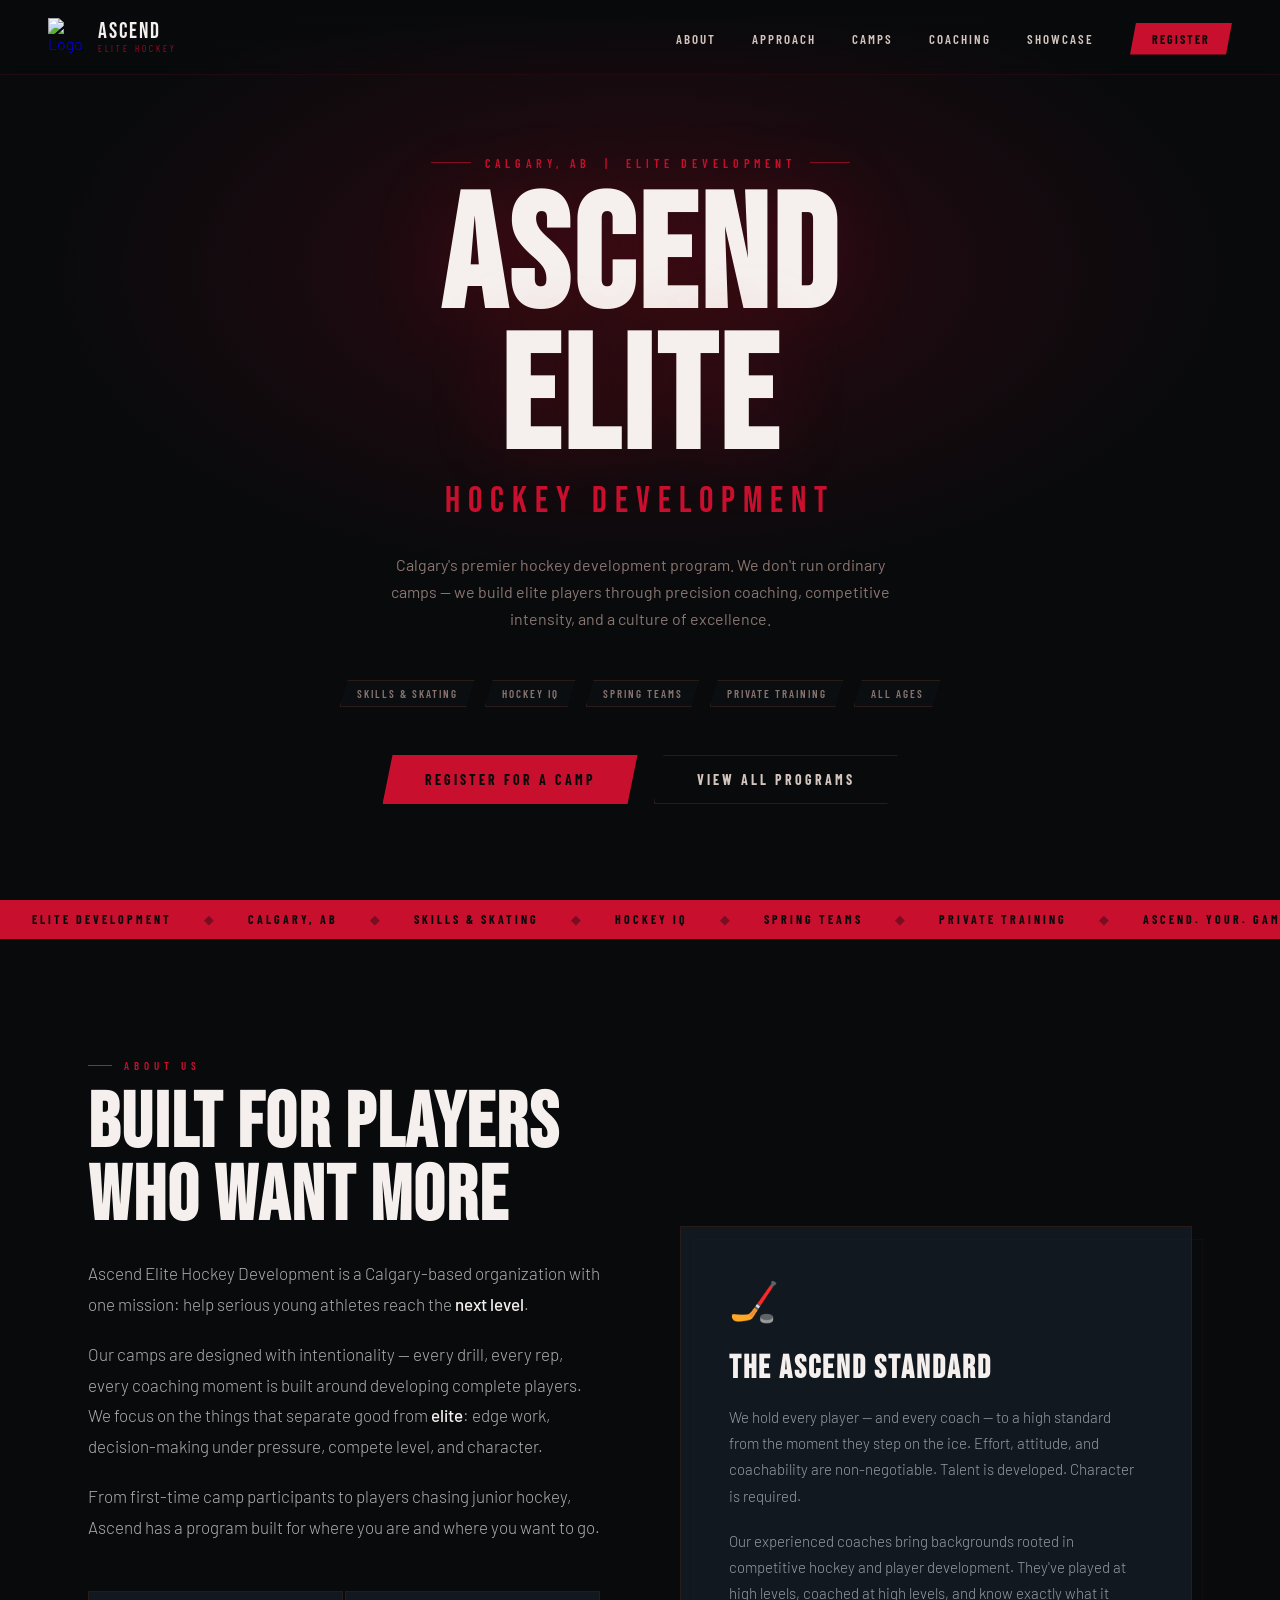
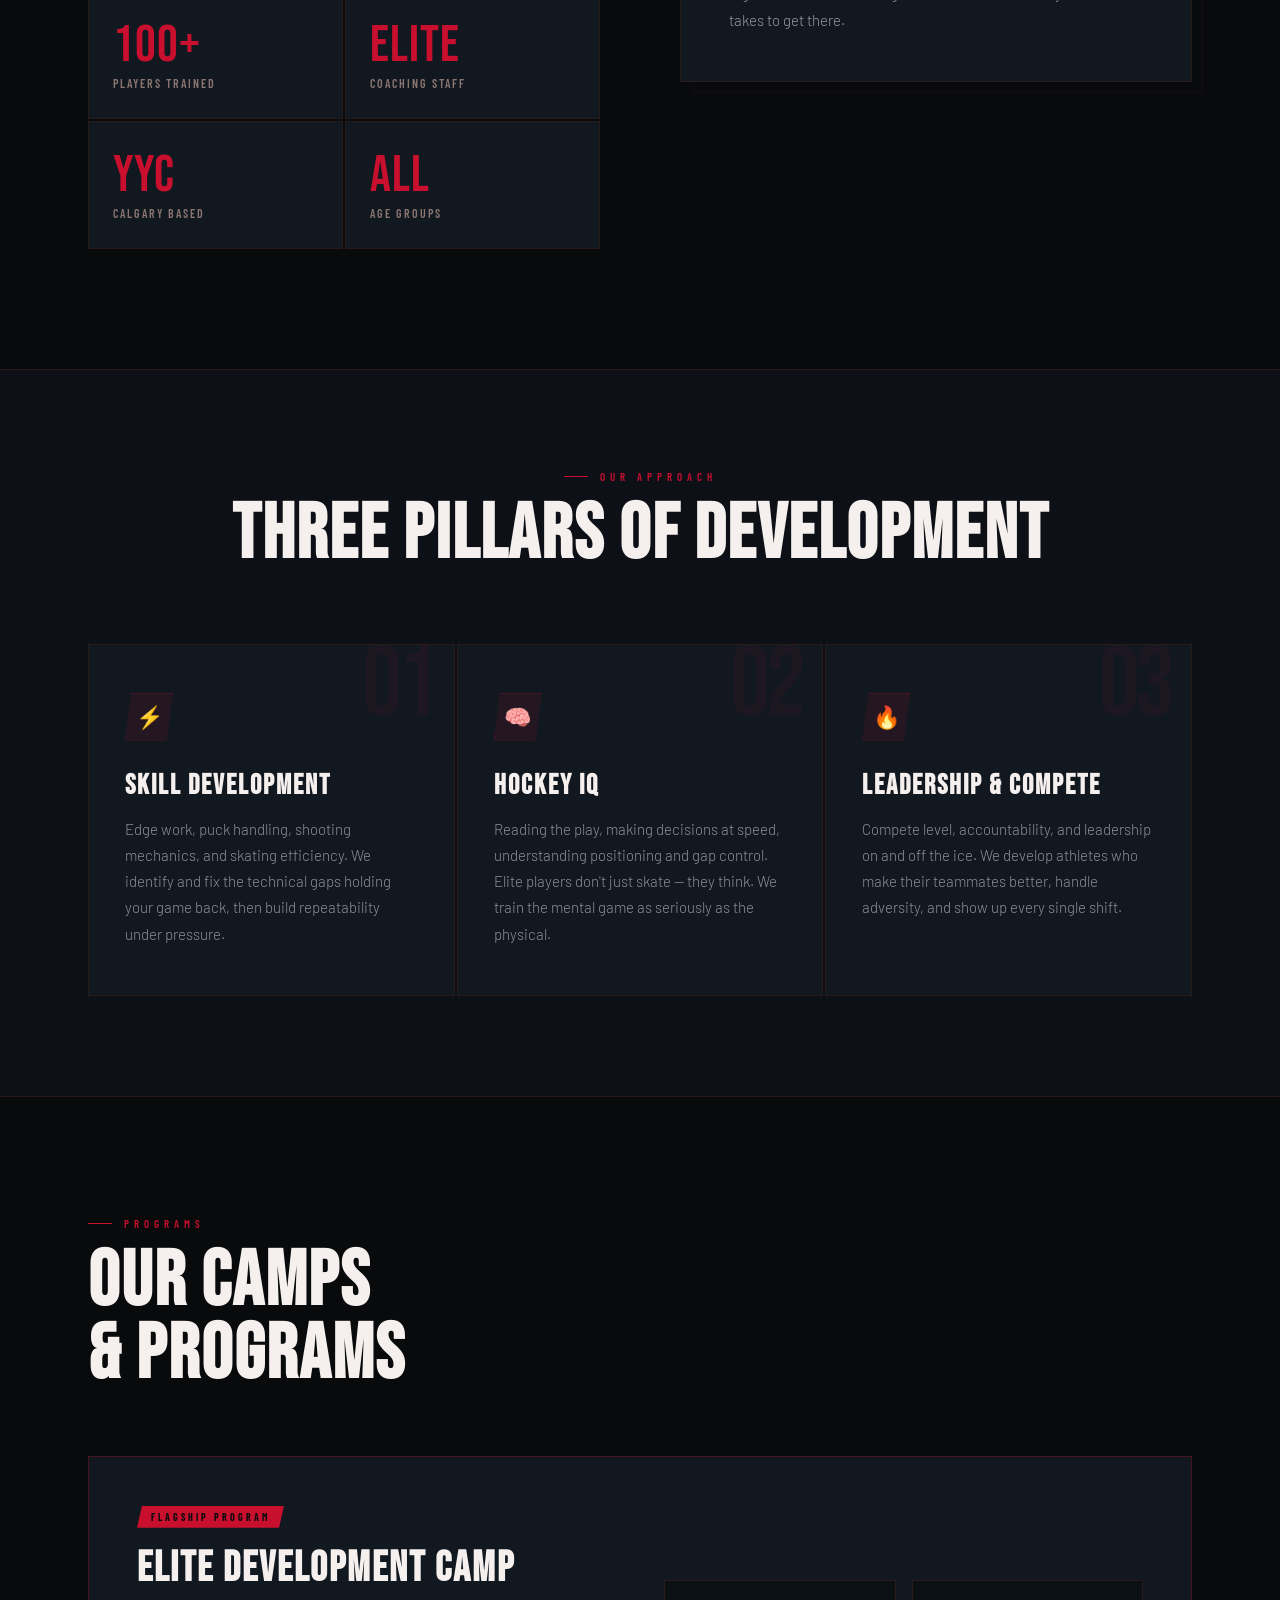
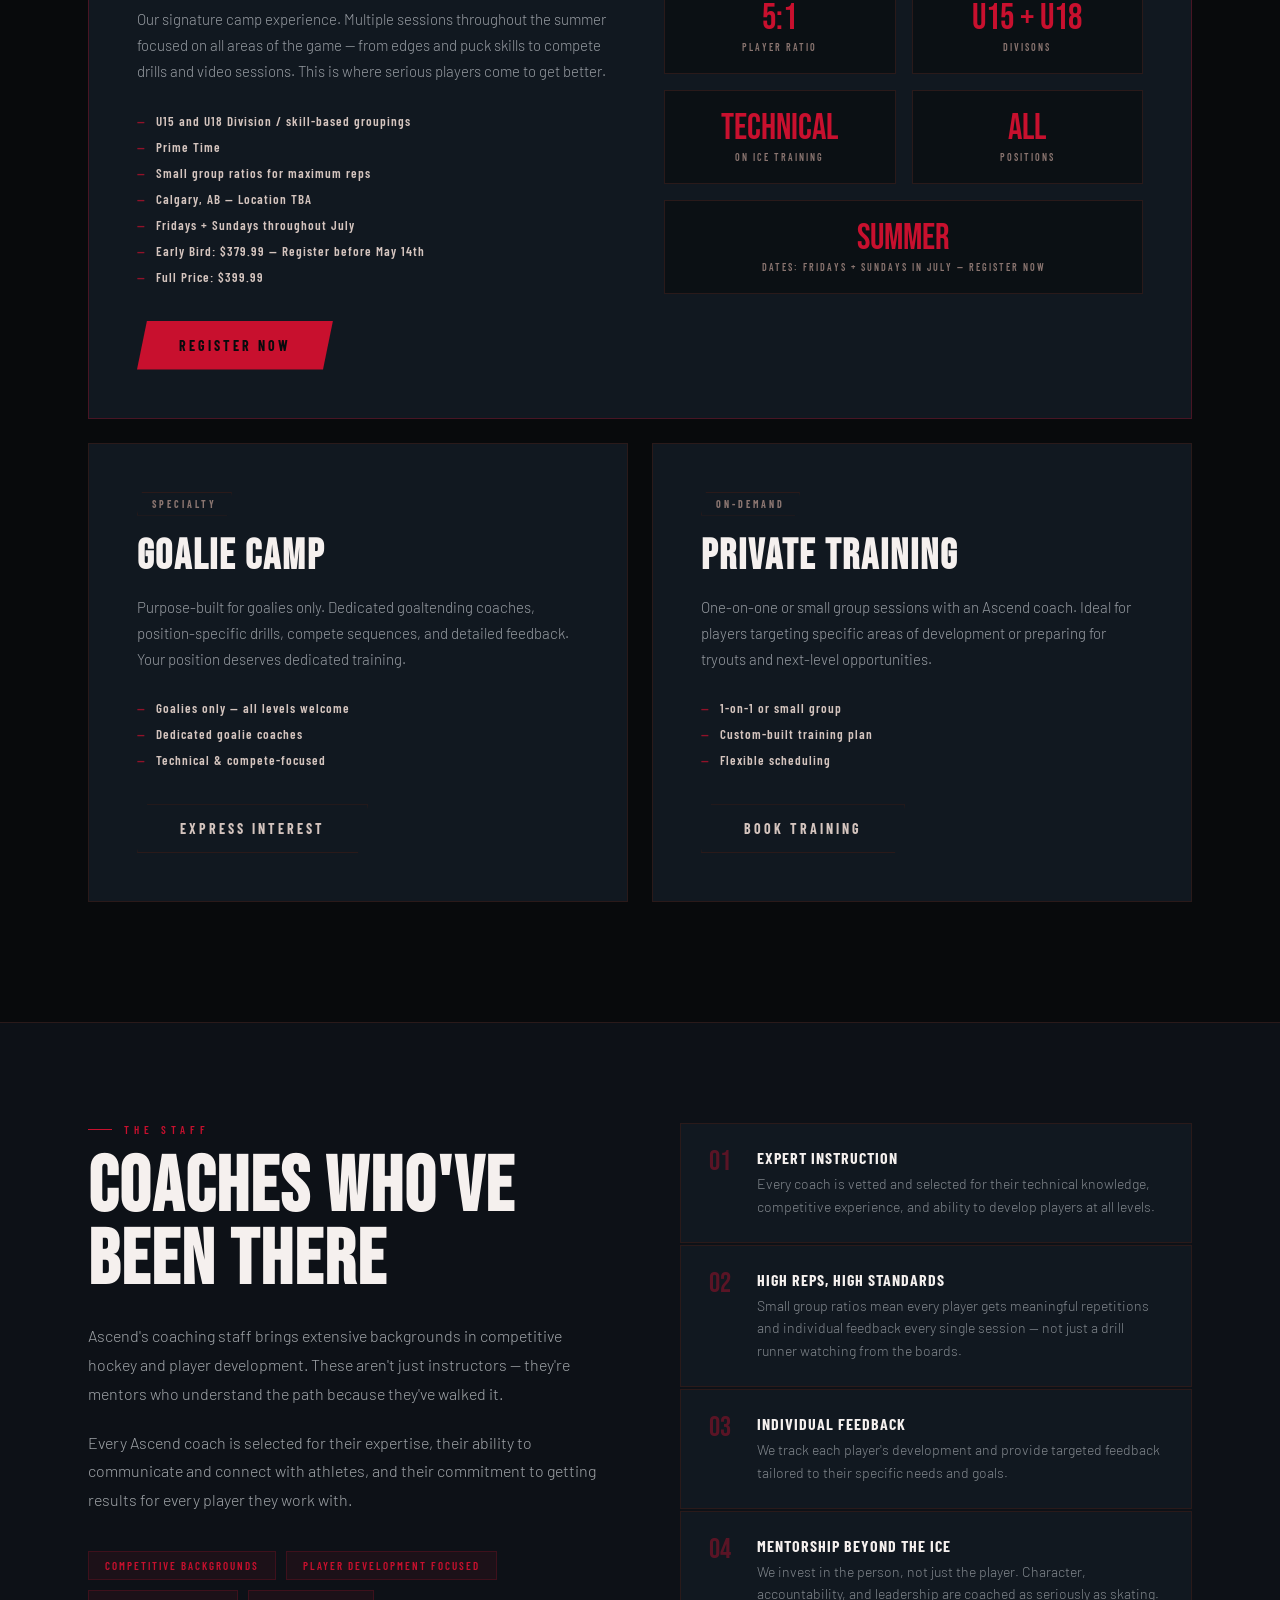
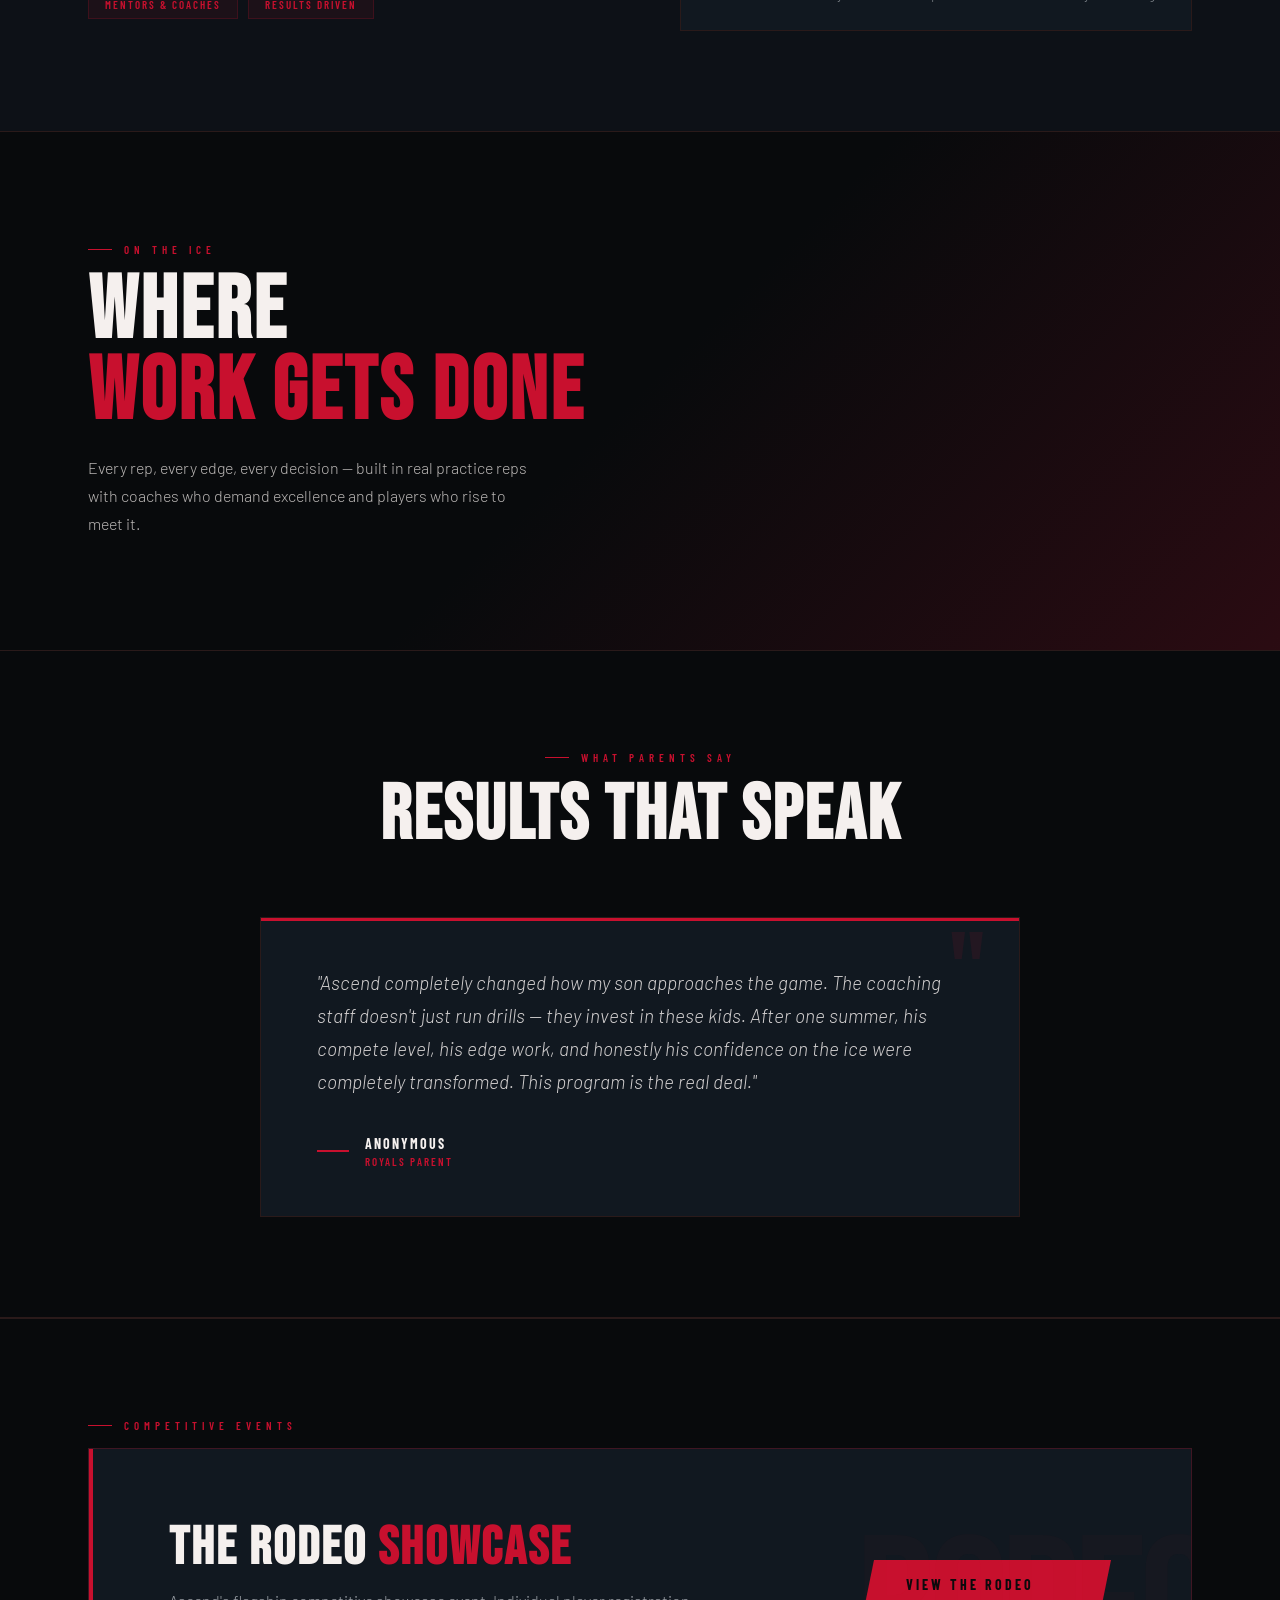
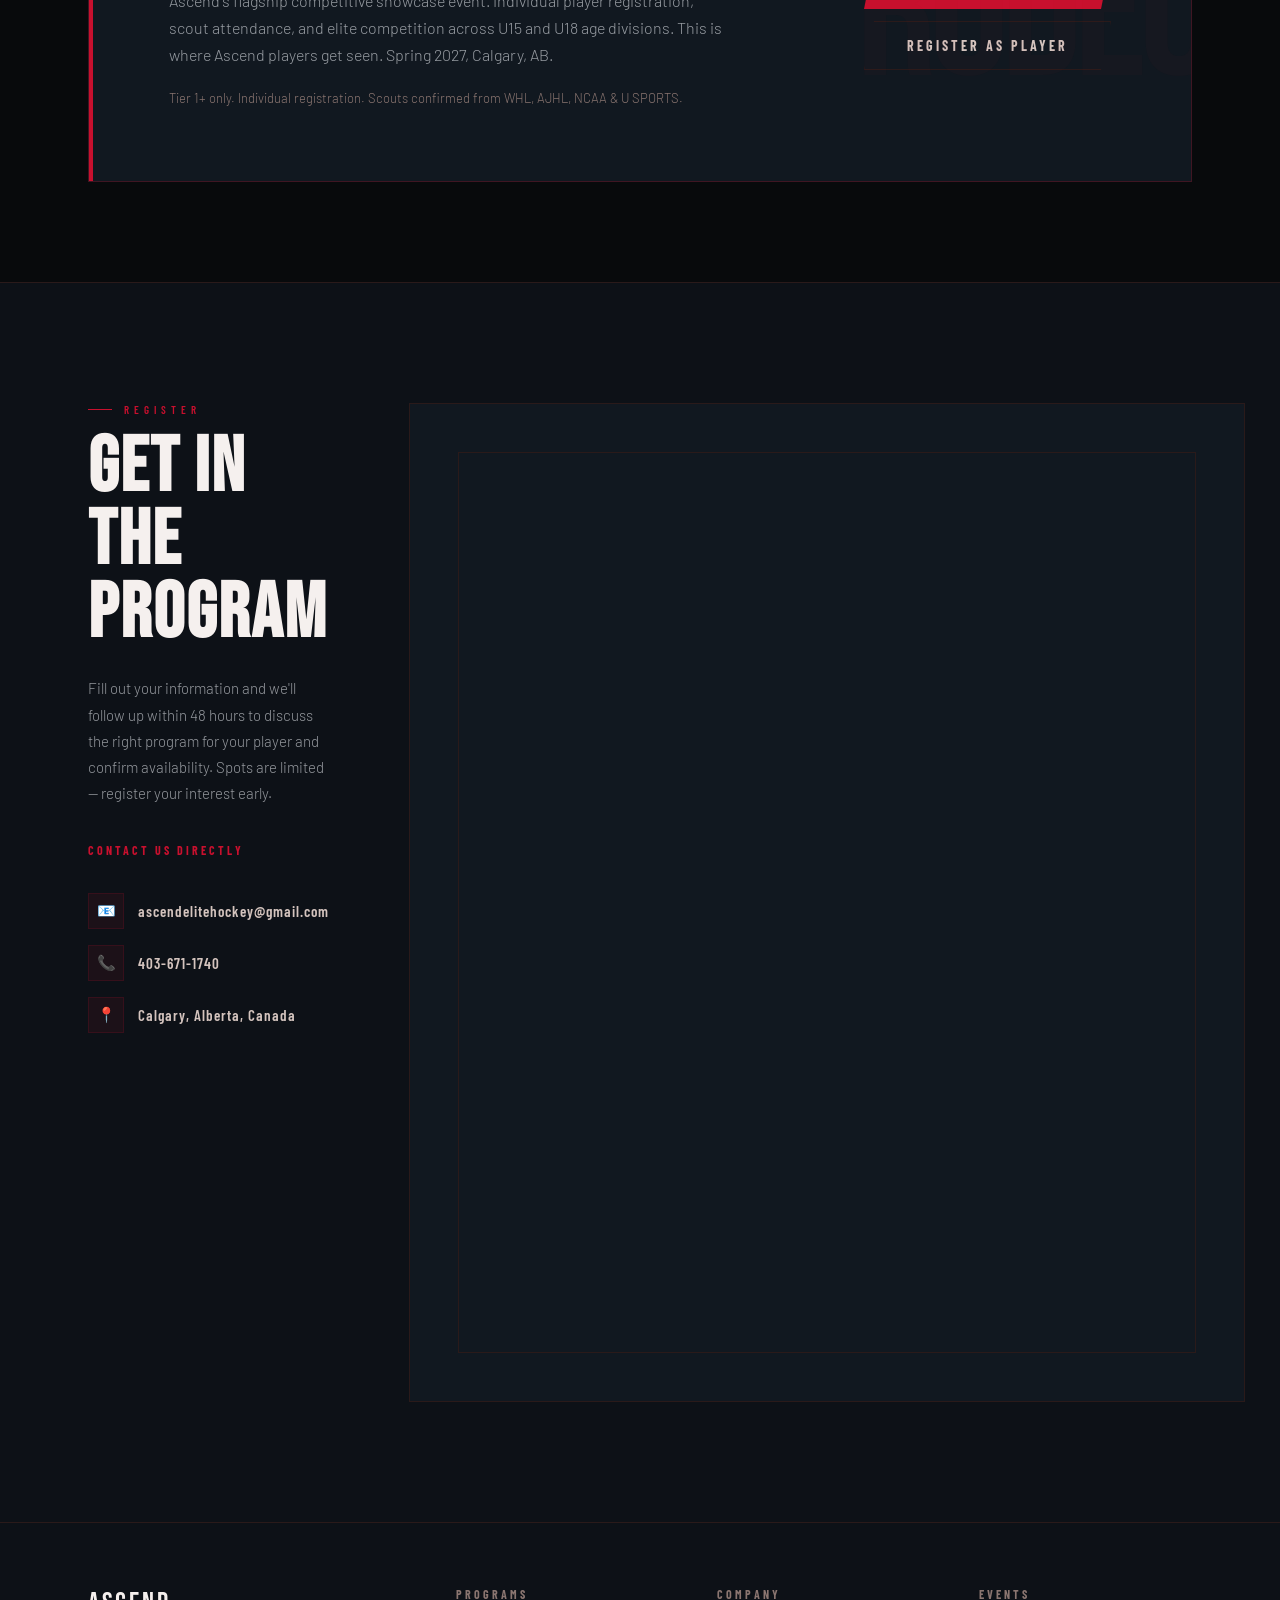
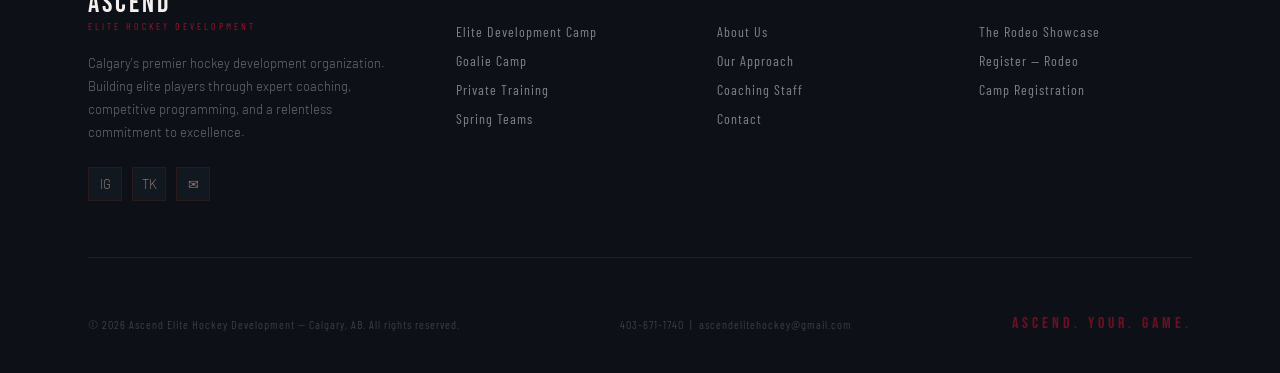
==== commit 1aa3907d: "Revise camp details and training descriptions Updated camp details and training descriptions for cla" ====
--- a/index.html
+++ b/index.html
@@ -1095,10 +1095,9 @@
           <h3>Elite Development Camp</h3>
           <p>Our signature camp experience. Multiple sessions throughout the summer focused on all areas of the game — from edges and puck skills to compete drills and video sessions. This is where serious players come to get better.</p>
           <ul class="camp-details">
-            <li>Ages 8–18 / skill-based groupings</li>
-            <li>Morning & afternoon sessions available</li>
+            <li>U15 and U18 Division / skill-based groupings</li>
+            <li>Prime Time</li>
             <li>Small group ratios for maximum reps</li>
-            <li>Video &amp; off-ice learning components</li>
             <li>Calgary, AB — Location TBA</li>
 <li>Fridays + Sundays throughout July</li>
 <li>Early Bird: $379.99 — Register before May 14th</li>
@@ -1119,8 +1118,8 @@
           </div>
           <div class="camp-visual-row">
             <div class="mini-stat">
-              <span class="n">On &amp; Off</span>
-              <span class="l">Ice Training</span>
+              <span class="n">Technical</span>
+              <span class="l">On Ice Training</span>
             </div>
             <div class="mini-stat">
               <span class="n">All</span>
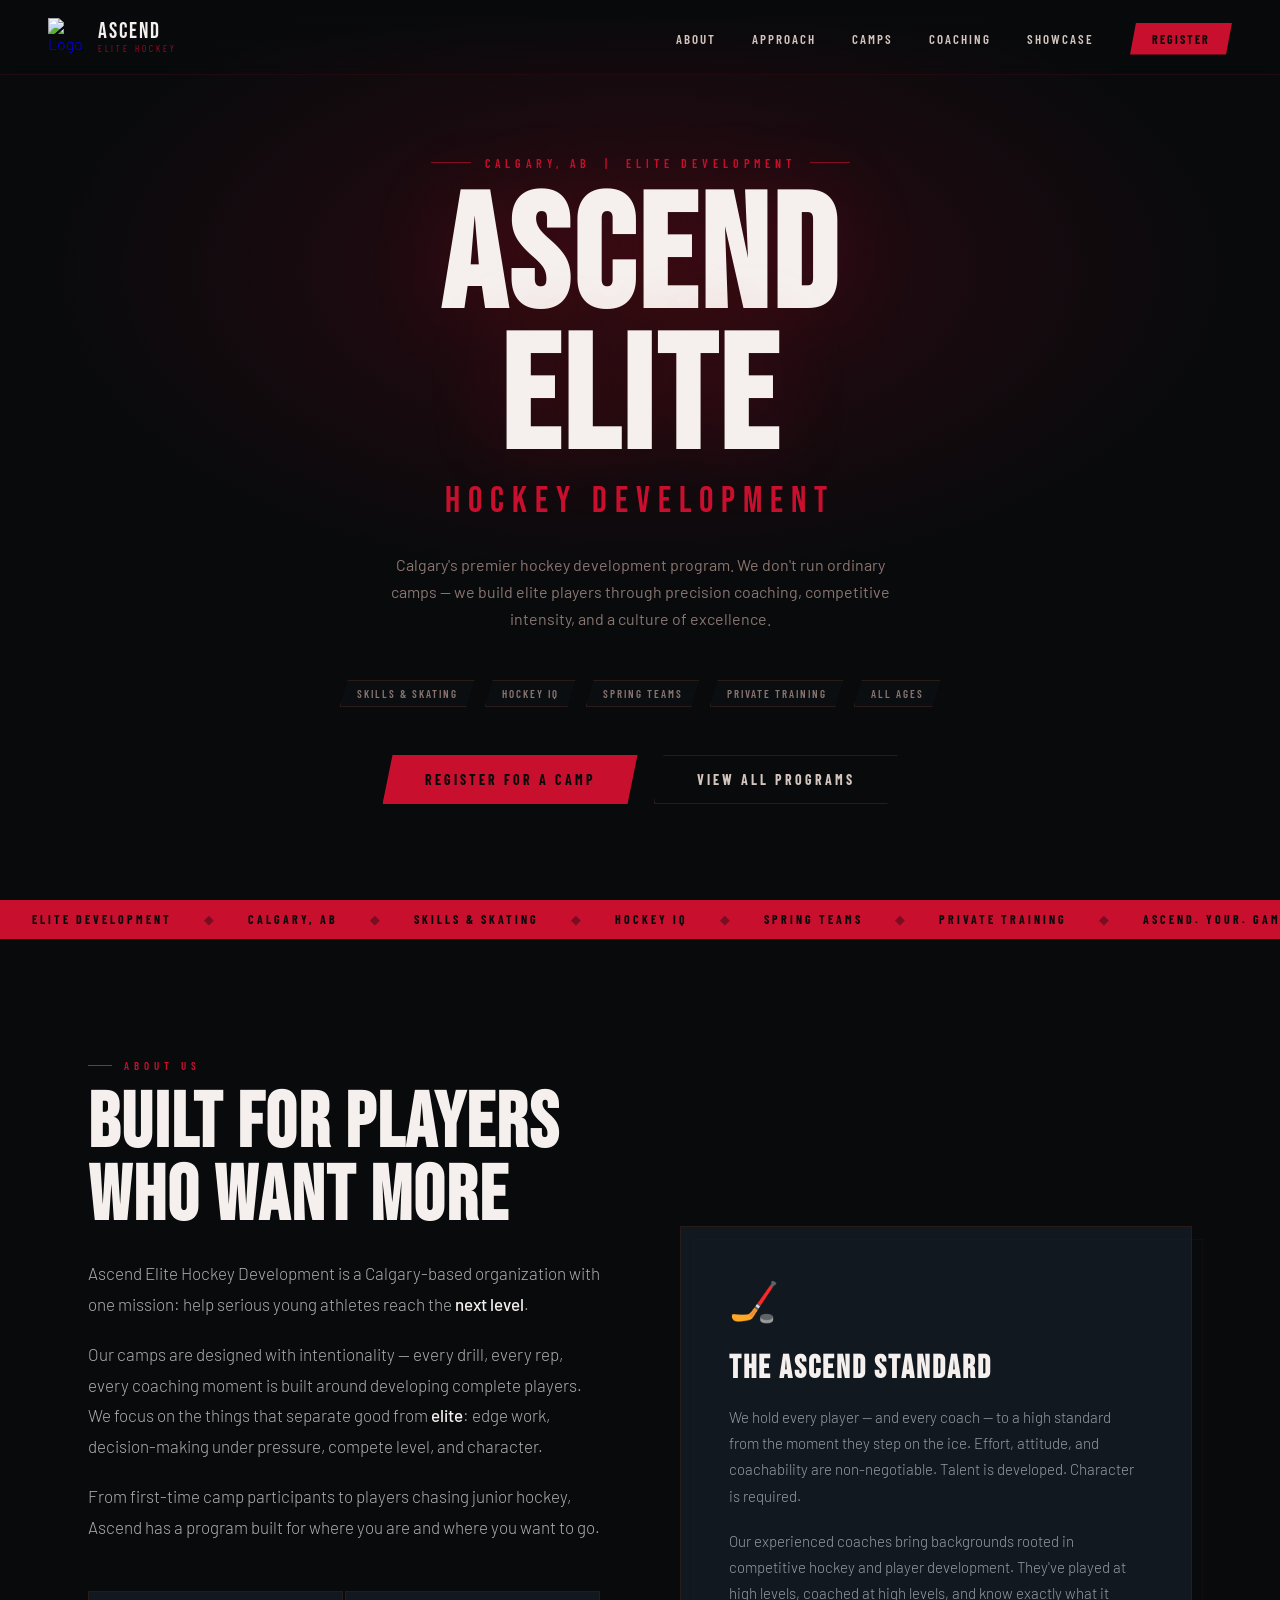
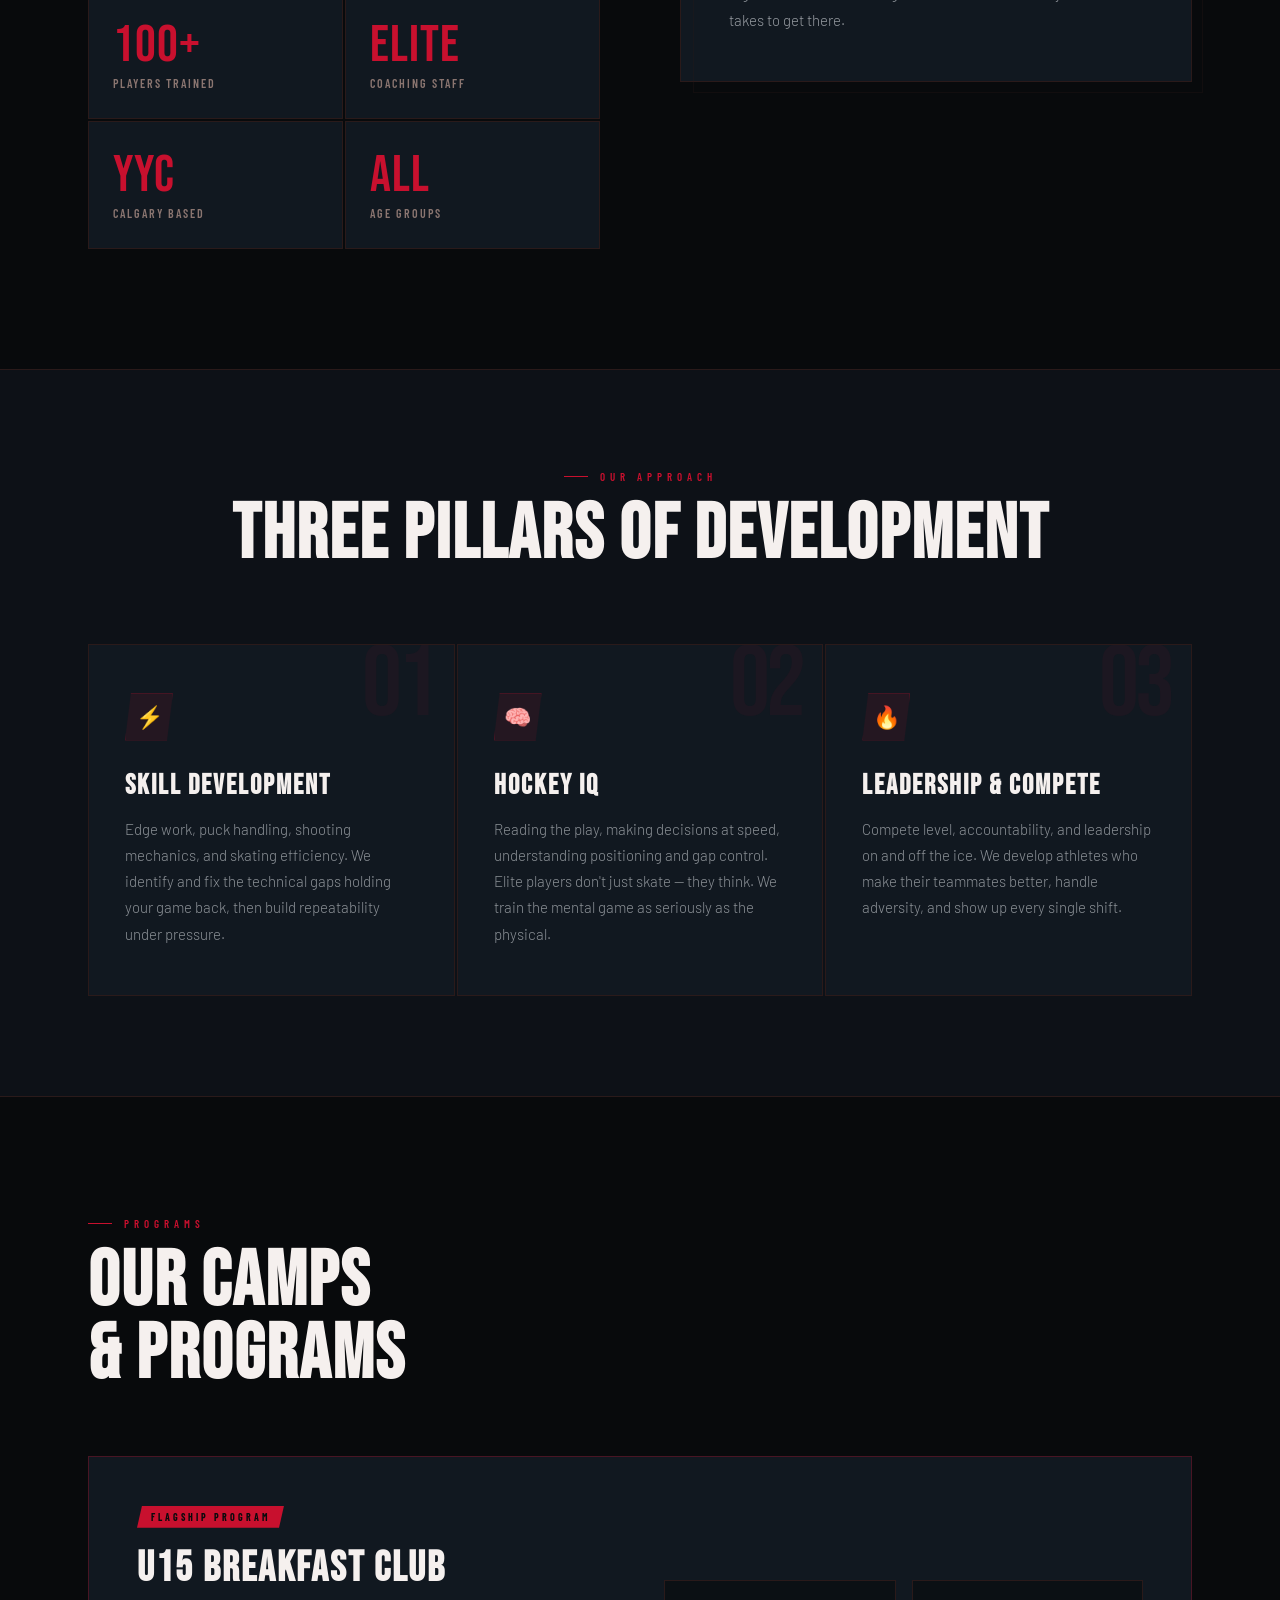
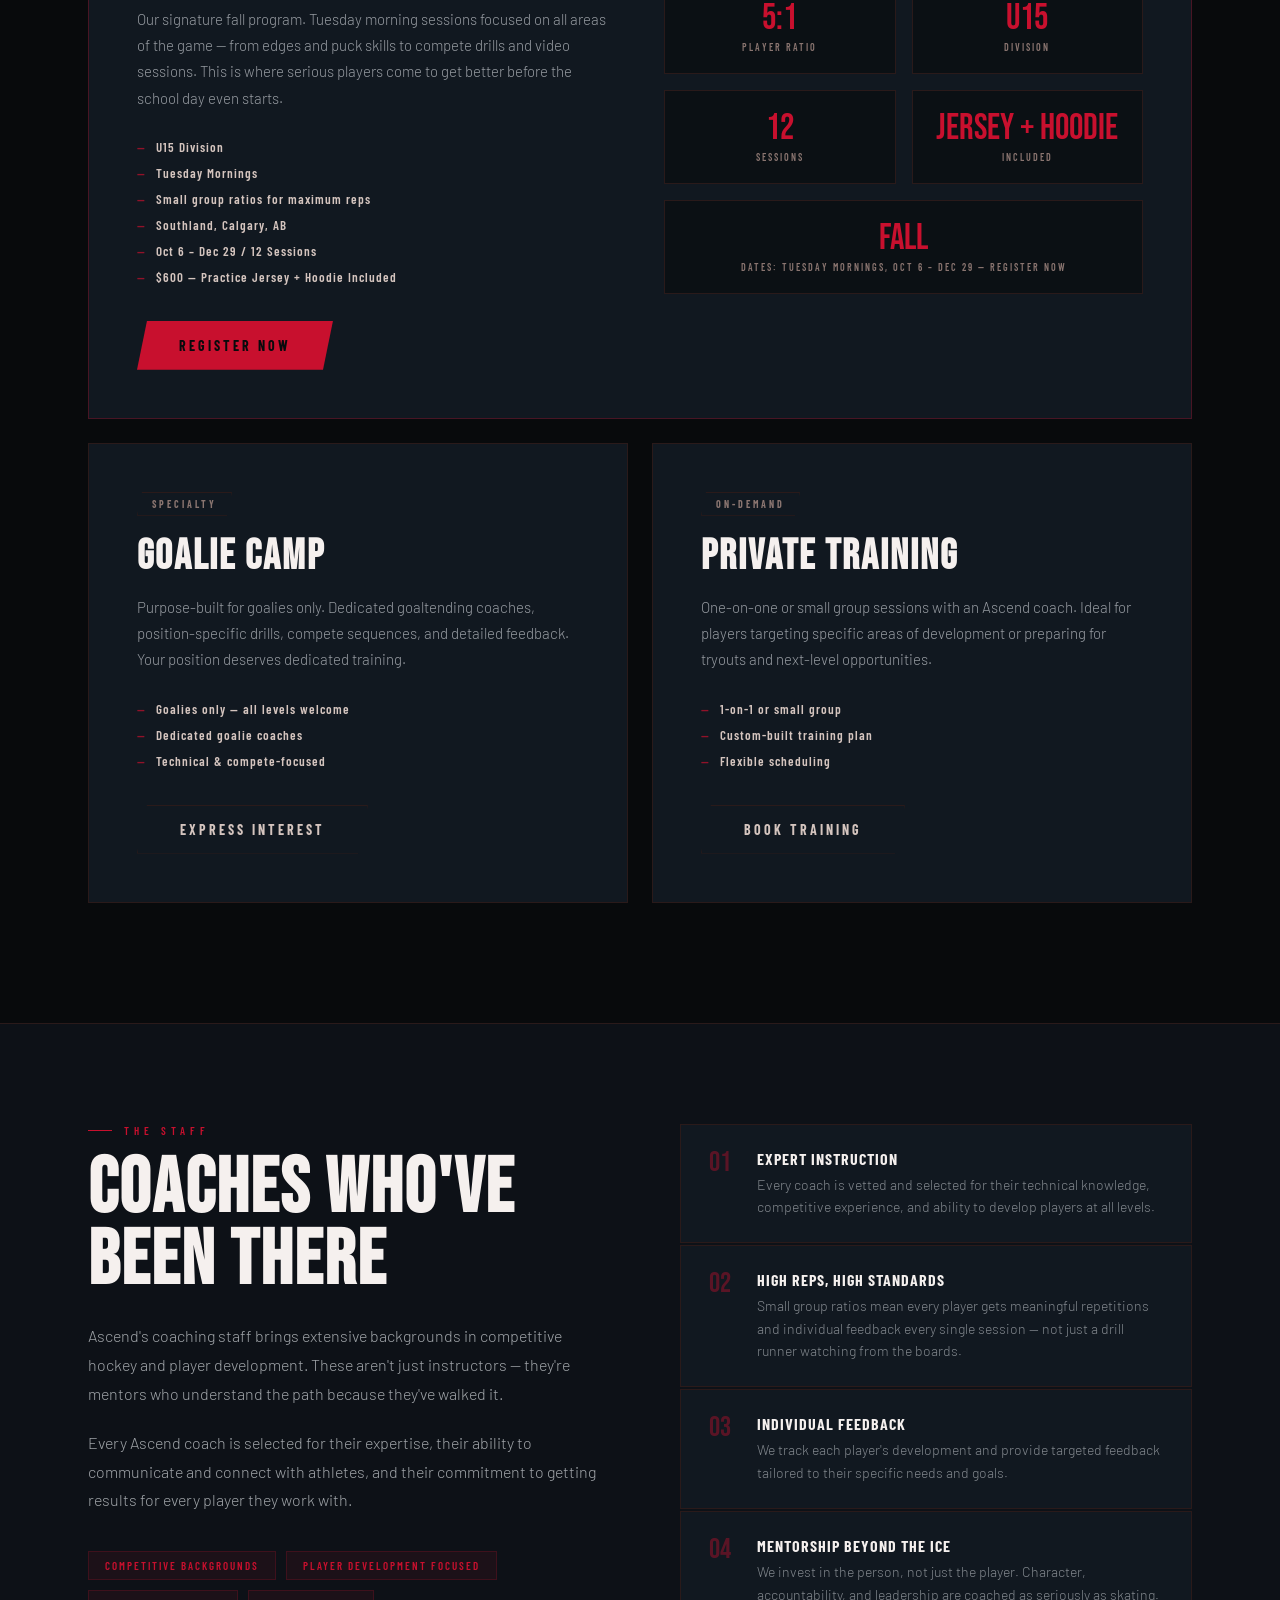
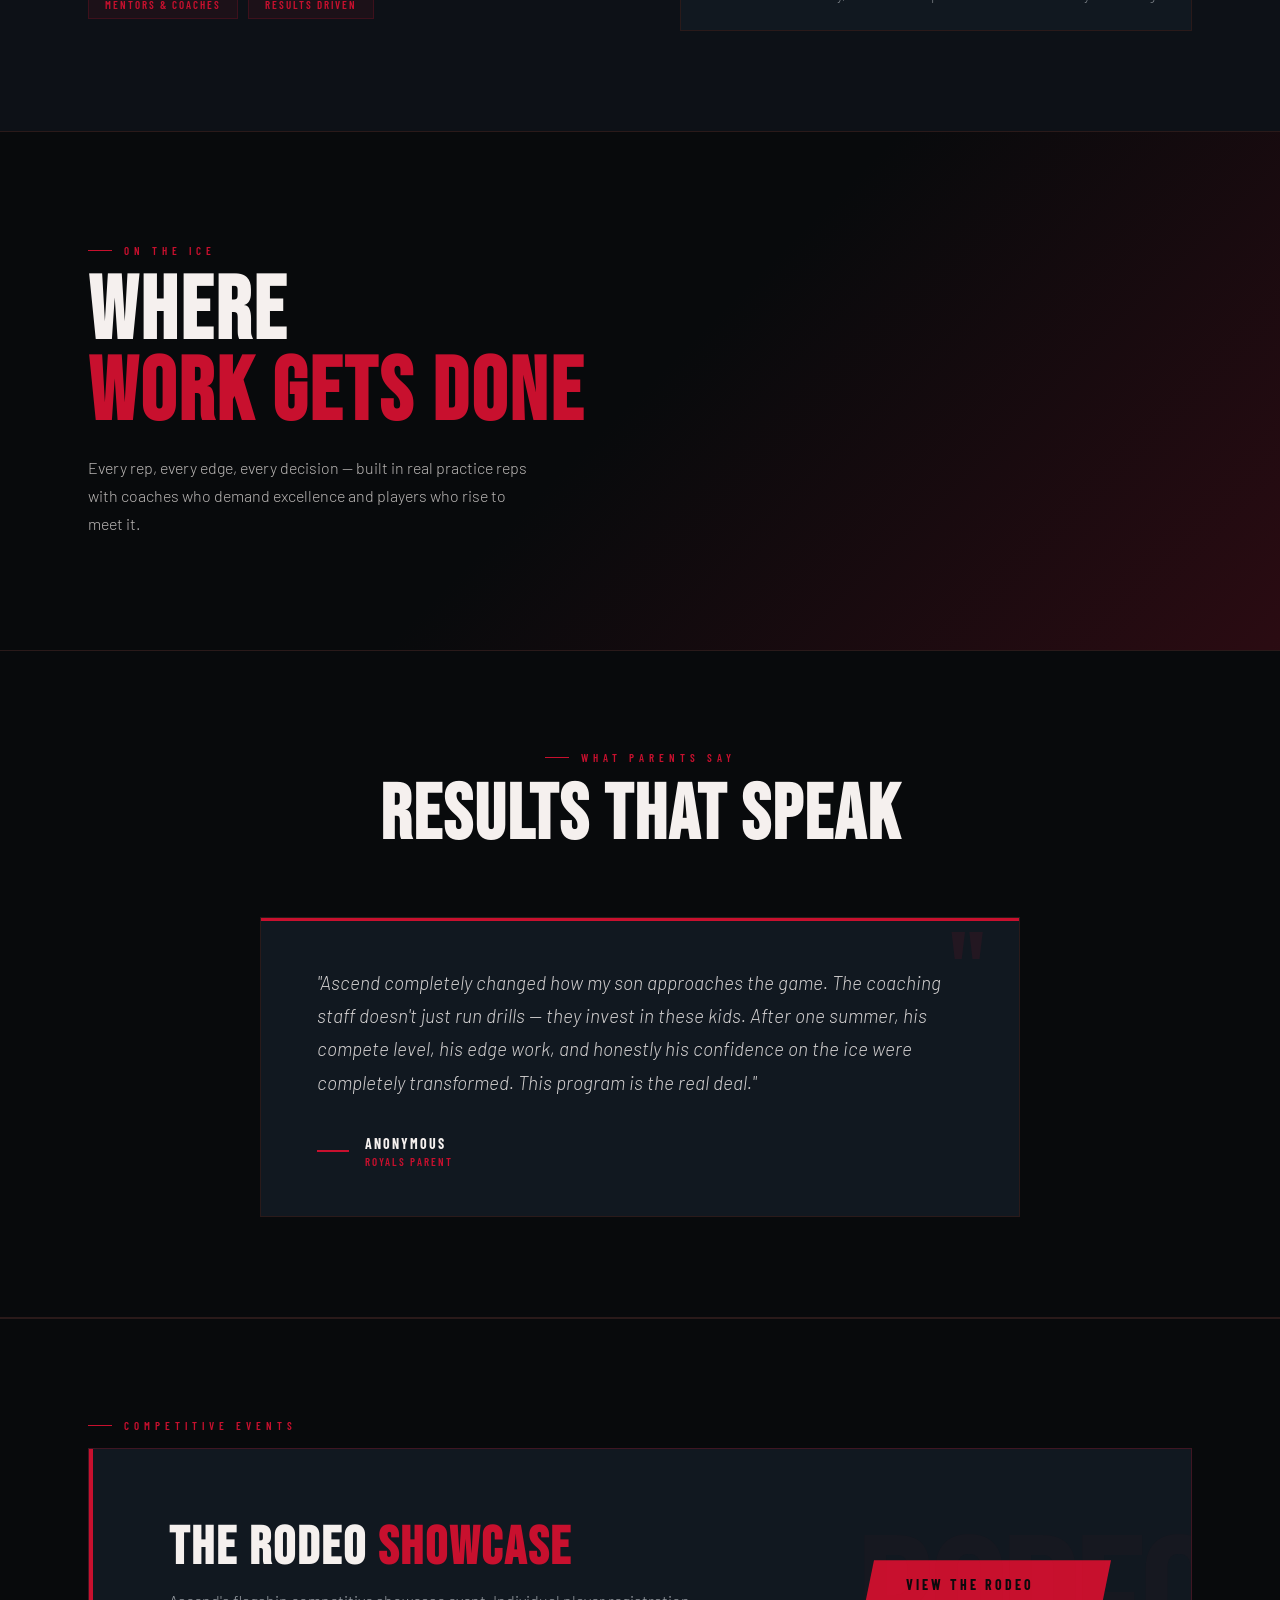
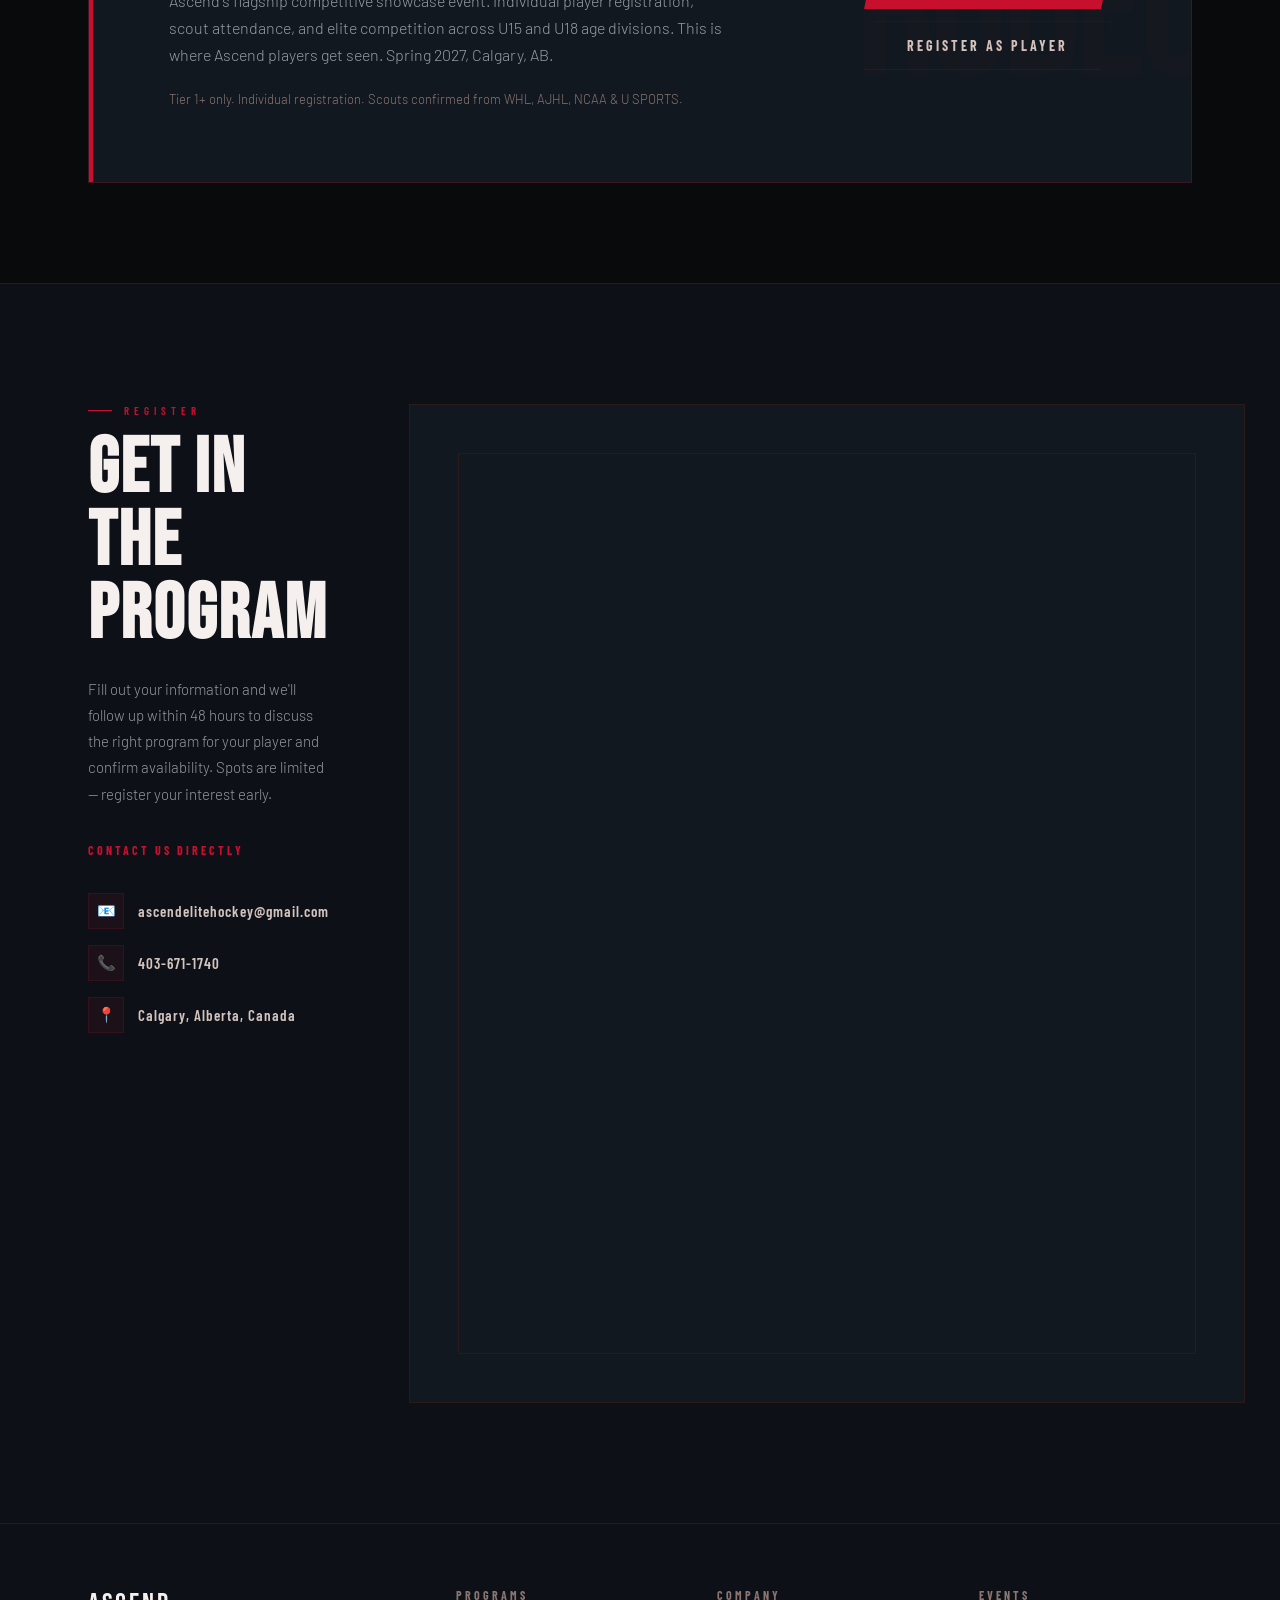
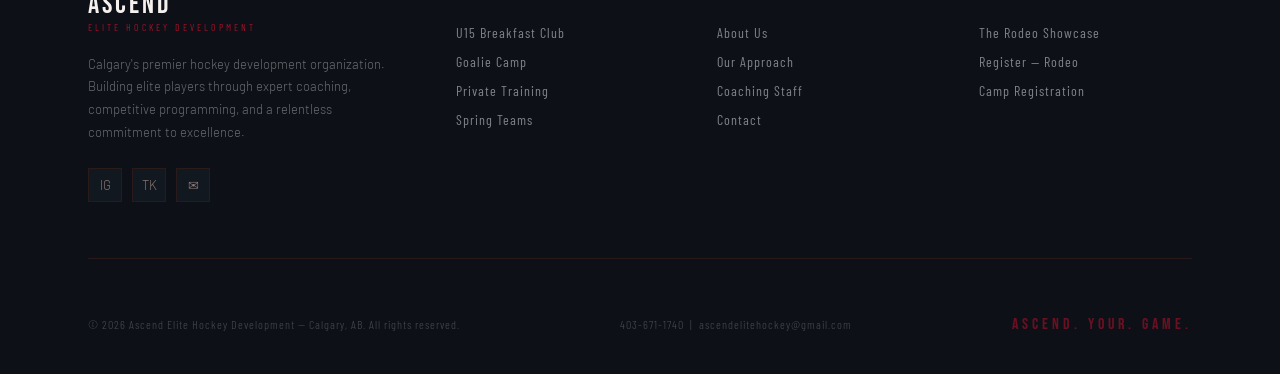
==== commit 967833b5: "Update flagship offering to U15 Breakfast Club Replace the summer Elite Development Camp details wit" ====
--- a/index.html
+++ b/index.html
@@ -1092,16 +1092,15 @@
       <div class="camp-card featured">
         <div class="camp-info">
           <span class="camp-tag">Flagship Program</span>
-          <h3>Elite Development Camp</h3>
-          <p>Our signature camp experience. Multiple sessions throughout the summer focused on all areas of the game — from edges and puck skills to compete drills and video sessions. This is where serious players come to get better.</p>
+          <h3>U15 Breakfast Club</h3>
+          <p>Our signature fall program. Tuesday morning sessions focused on all areas of the game — from edges and puck skills to compete drills and video sessions. This is where serious players come to get better before the school day even starts.</p>
           <ul class="camp-details">
-            <li>U15 and U18 Division / skill-based groupings</li>
-            <li>Prime Time</li>
+            <li>U15 Division</li>
+            <li>Tuesday Mornings</li>
             <li>Small group ratios for maximum reps</li>
-            <li>Calgary, AB — Location TBA</li>
-<li>Fridays + Sundays throughout July</li>
-<li>Early Bird: $379.99 — Register before May 14th</li>
-<li>Full Price: $399.99</li>
+            <li>Southland, Calgary, AB</li>
+<li>Oct 6 – Dec 29 / 12 Sessions</li>
+<li>$600 — Practice Jersey + Hoodie Included</li>
           </ul>
           <a href="#register" class="btn-primary">Register Now</a>
         </div>
@@ -1112,24 +1111,24 @@
               <span class="l">Player Ratio</span>
             </div>
             <div class="mini-stat">
-              <span class="n">U15 + U18</span>
-              <span class="l">Divisons</span>
+              <span class="n">U15</span>
+              <span class="l">Division</span>
             </div>
           </div>
           <div class="camp-visual-row">
             <div class="mini-stat">
-              <span class="n">Technical</span>
-              <span class="l">On Ice Training</span>
+              <span class="n">12</span>
+              <span class="l">Sessions</span>
             </div>
             <div class="mini-stat">
-              <span class="n">All</span>
-              <span class="l">Positions</span>
+              <span class="n">Jersey + Hoodie</span>
+              <span class="l">Included</span>
             </div>
           </div>
           <div class="camp-visual-row">
             <div class="mini-stat" style="flex:1;">
-              <span class="n">Summer</span>
-              <span class="l">Dates: Fridays + Sundays in July — Register Now</span>
+              <span class="n">Fall</span>
+              <span class="l">Dates: Tuesday Mornings, Oct 6 – Dec 29 — Register Now</span>
             </div>
           </div>
         </div>
@@ -1319,7 +1318,7 @@
       <div class="footer-col">
         <h5>Programs</h5>
         <ul>
-          <li><a href="#camps">Elite Development Camp</a></li>
+          <li><a href="#camps">U15 Breakfast Club</a></li>
           <li><a href="#camps">Goalie Camp</a></li>
           <li><a href="#camps">Private Training</a></li>
           <li><a href="#camps">Spring Teams</a></li>
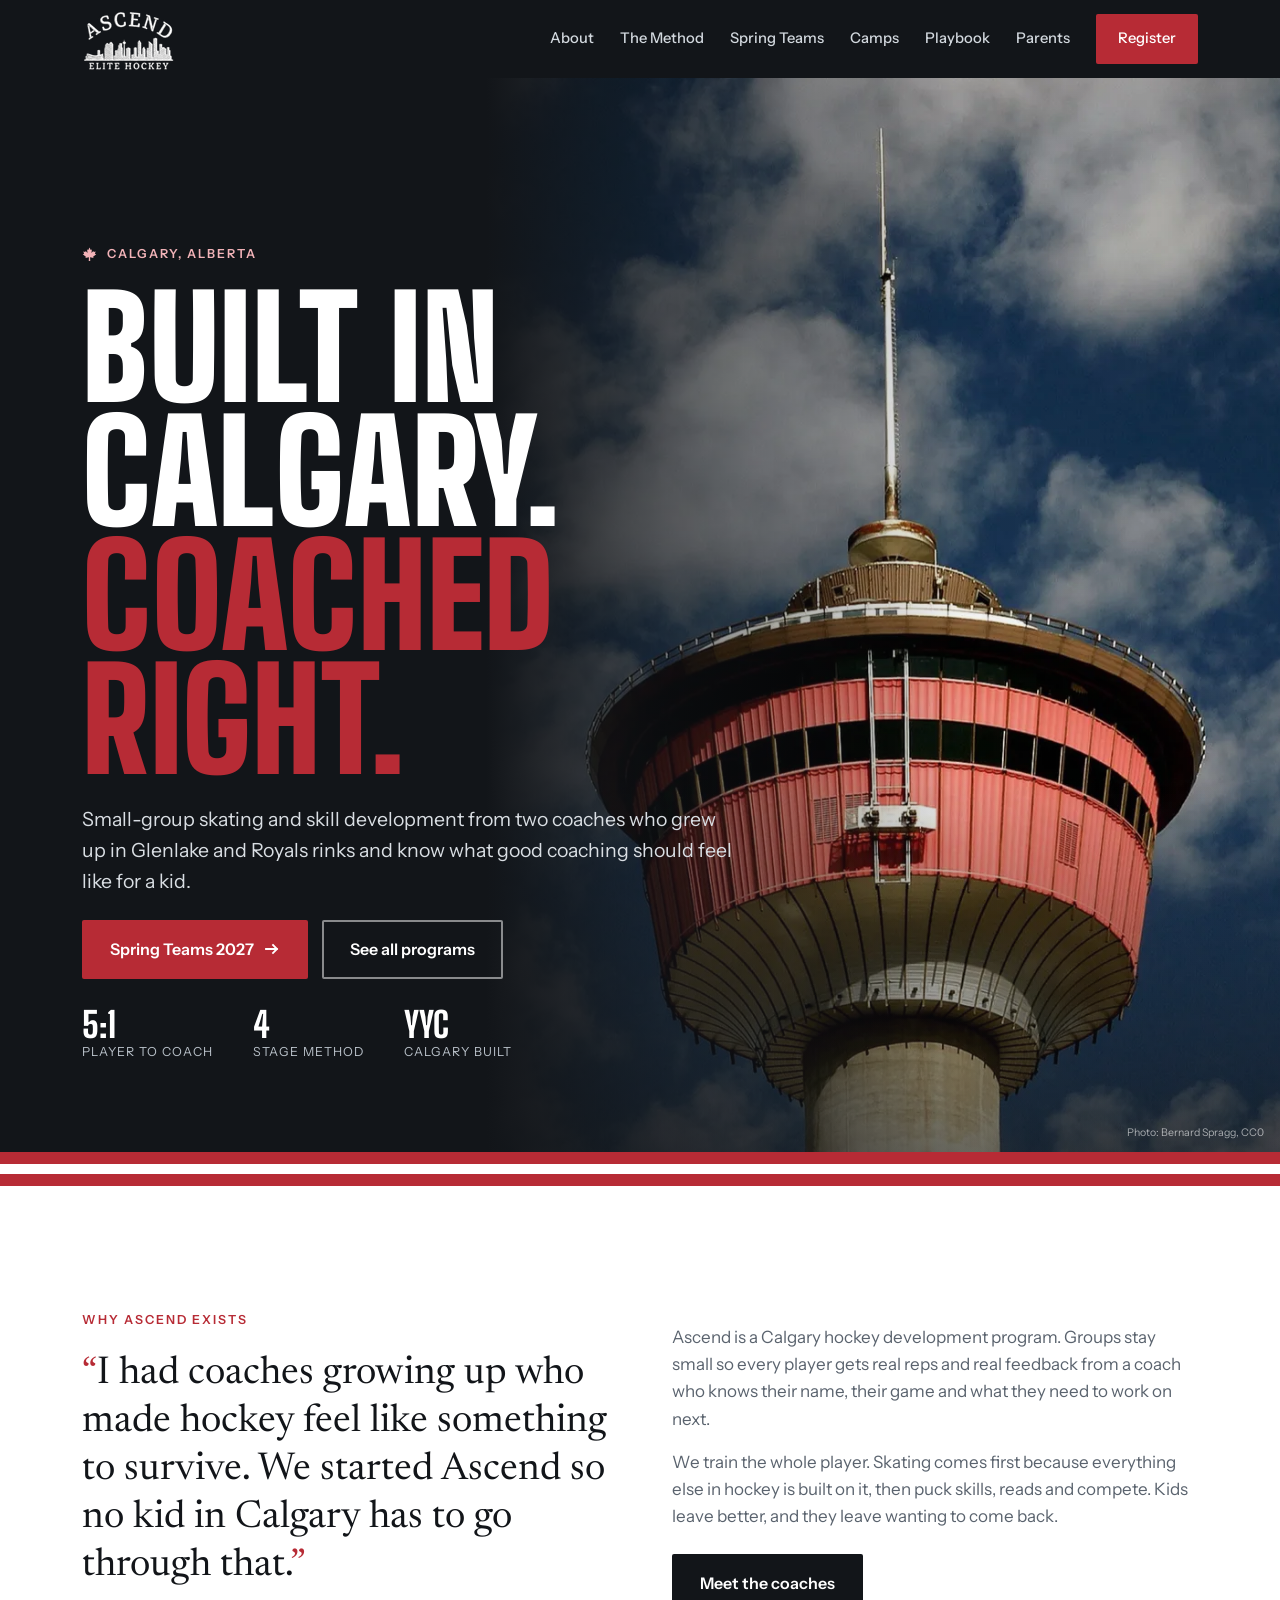
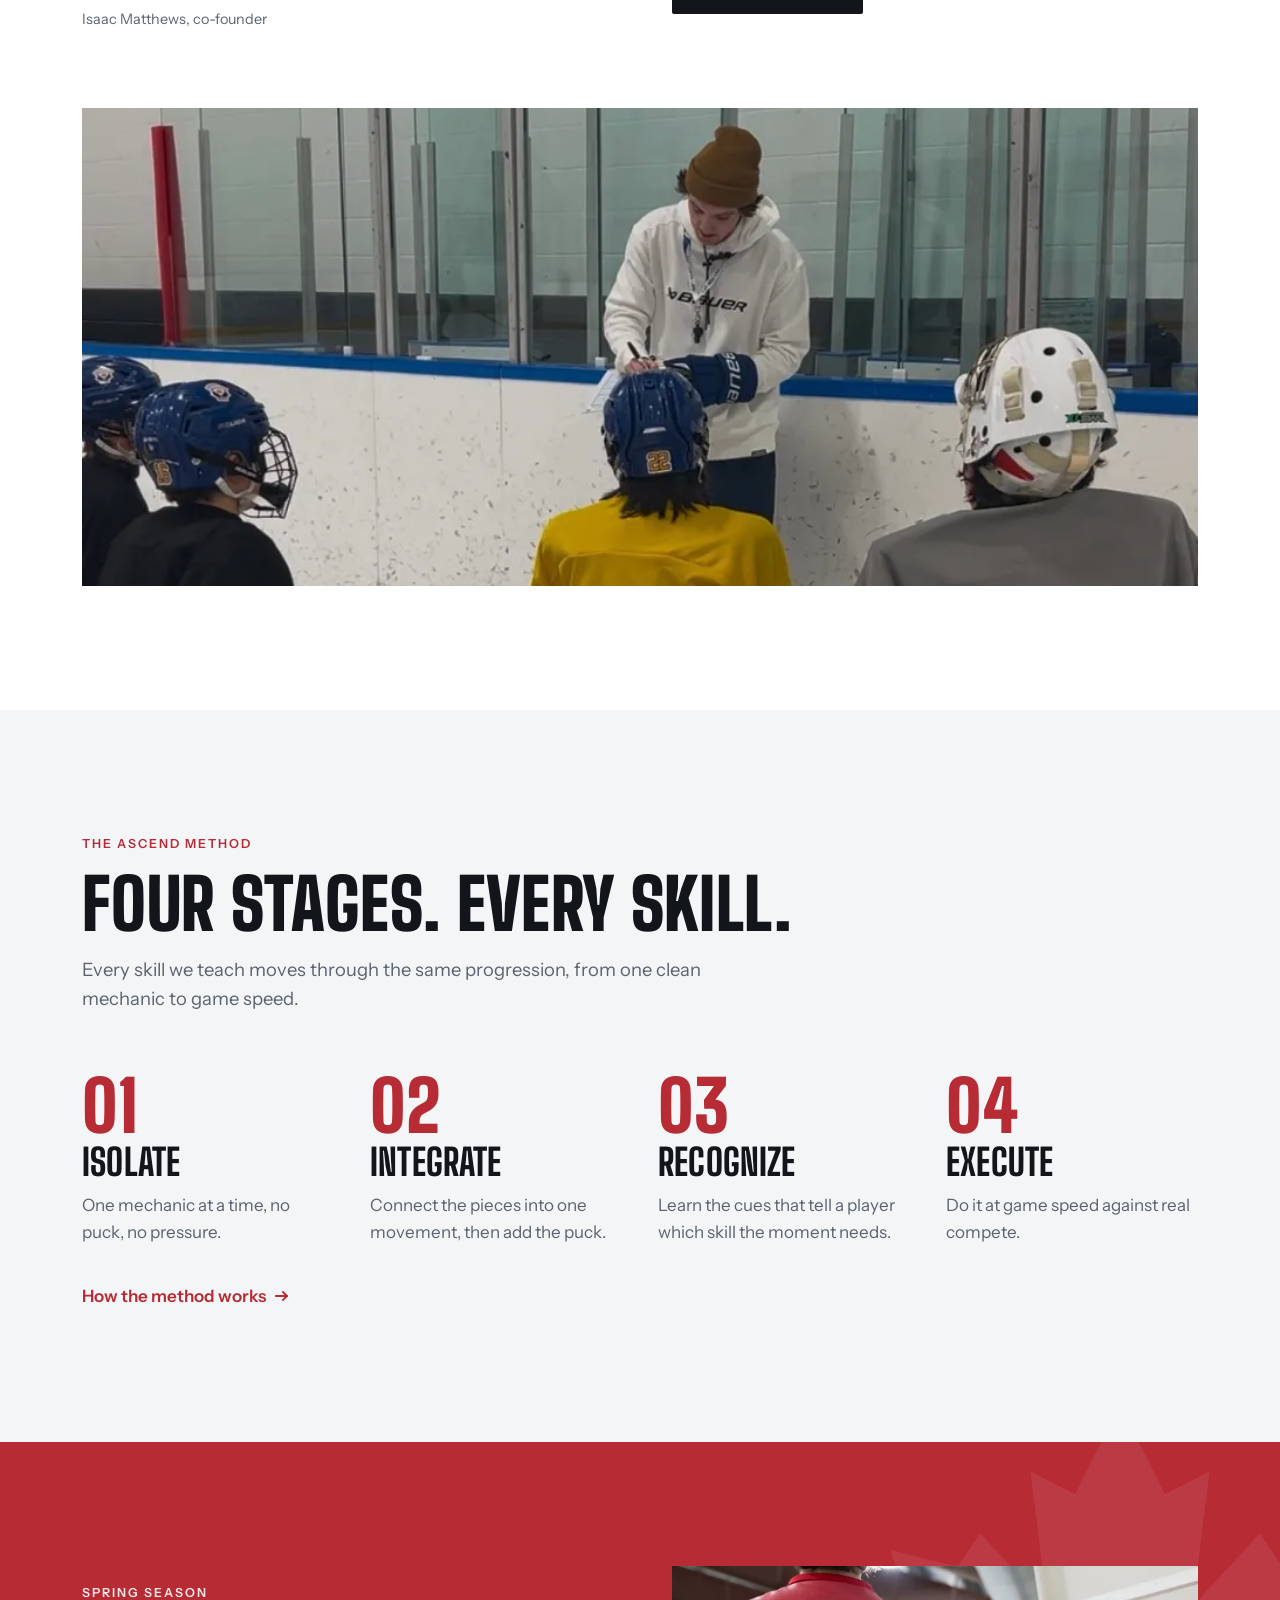
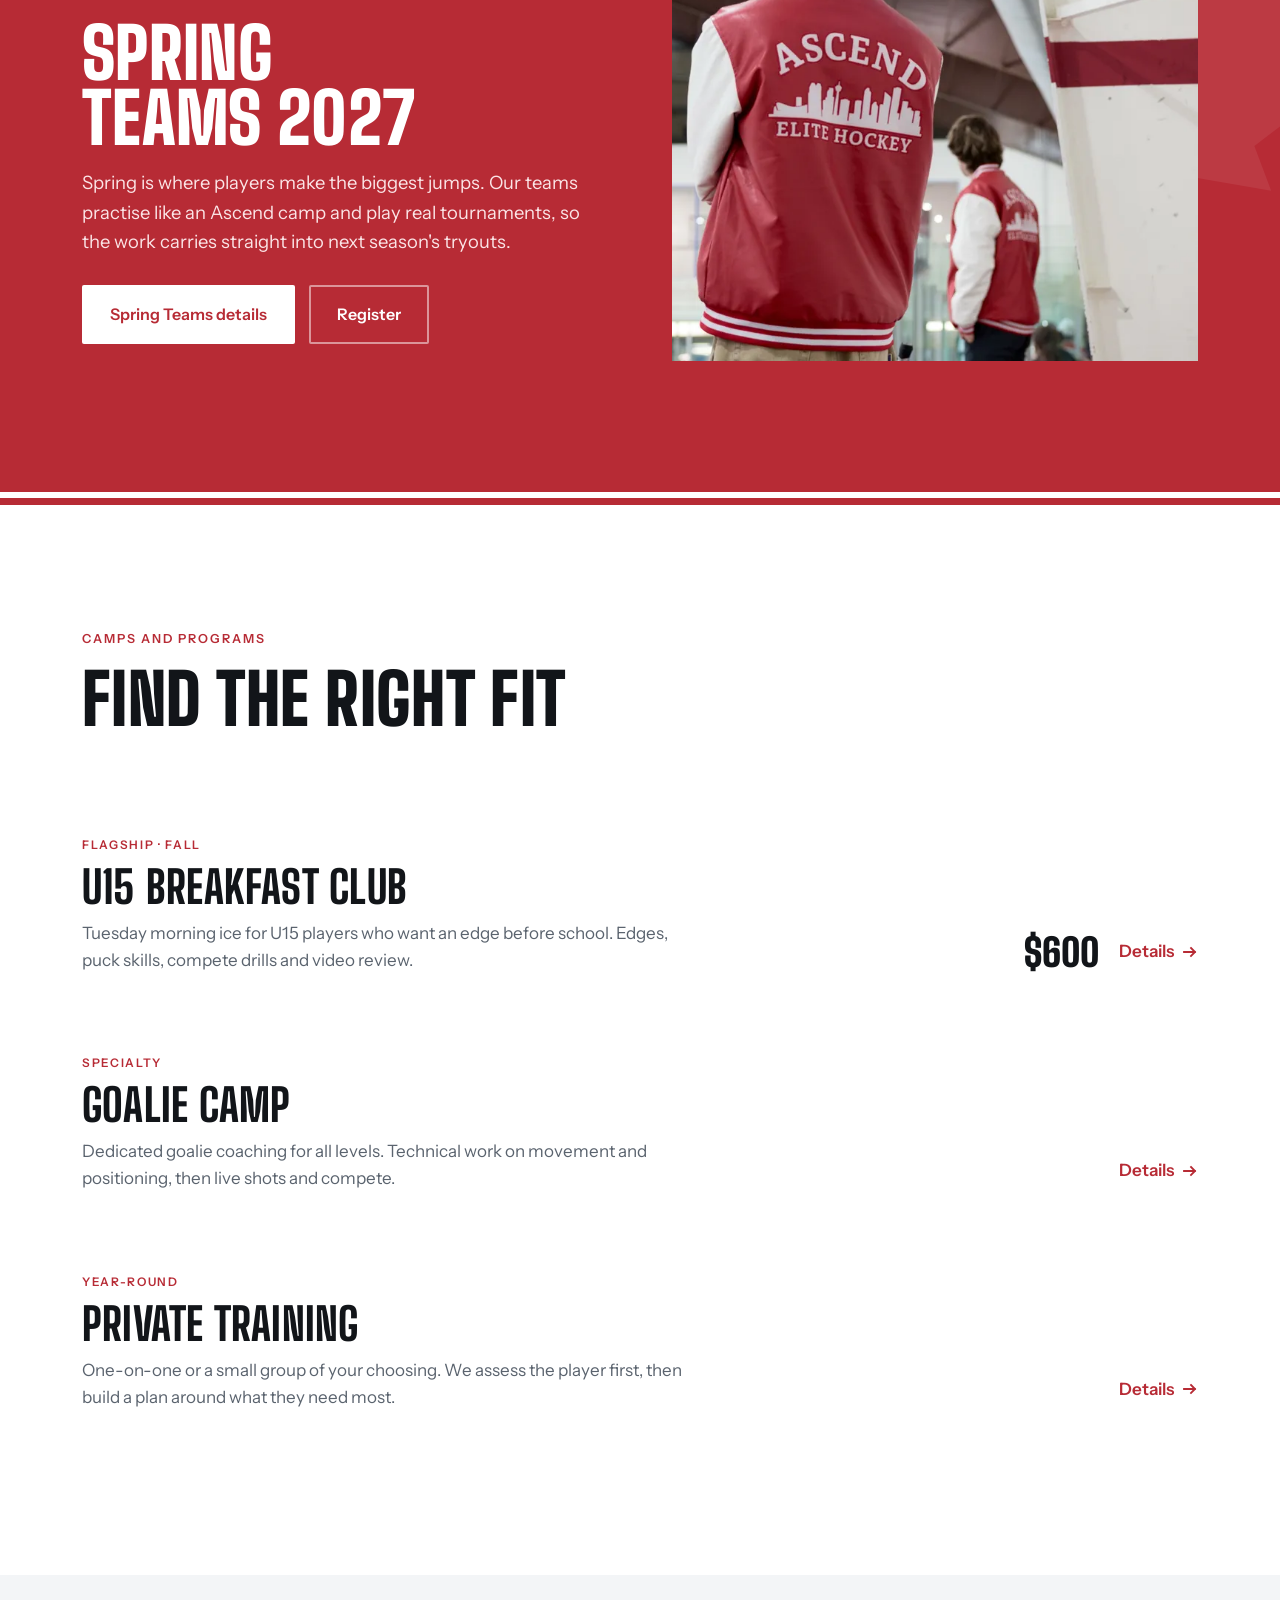
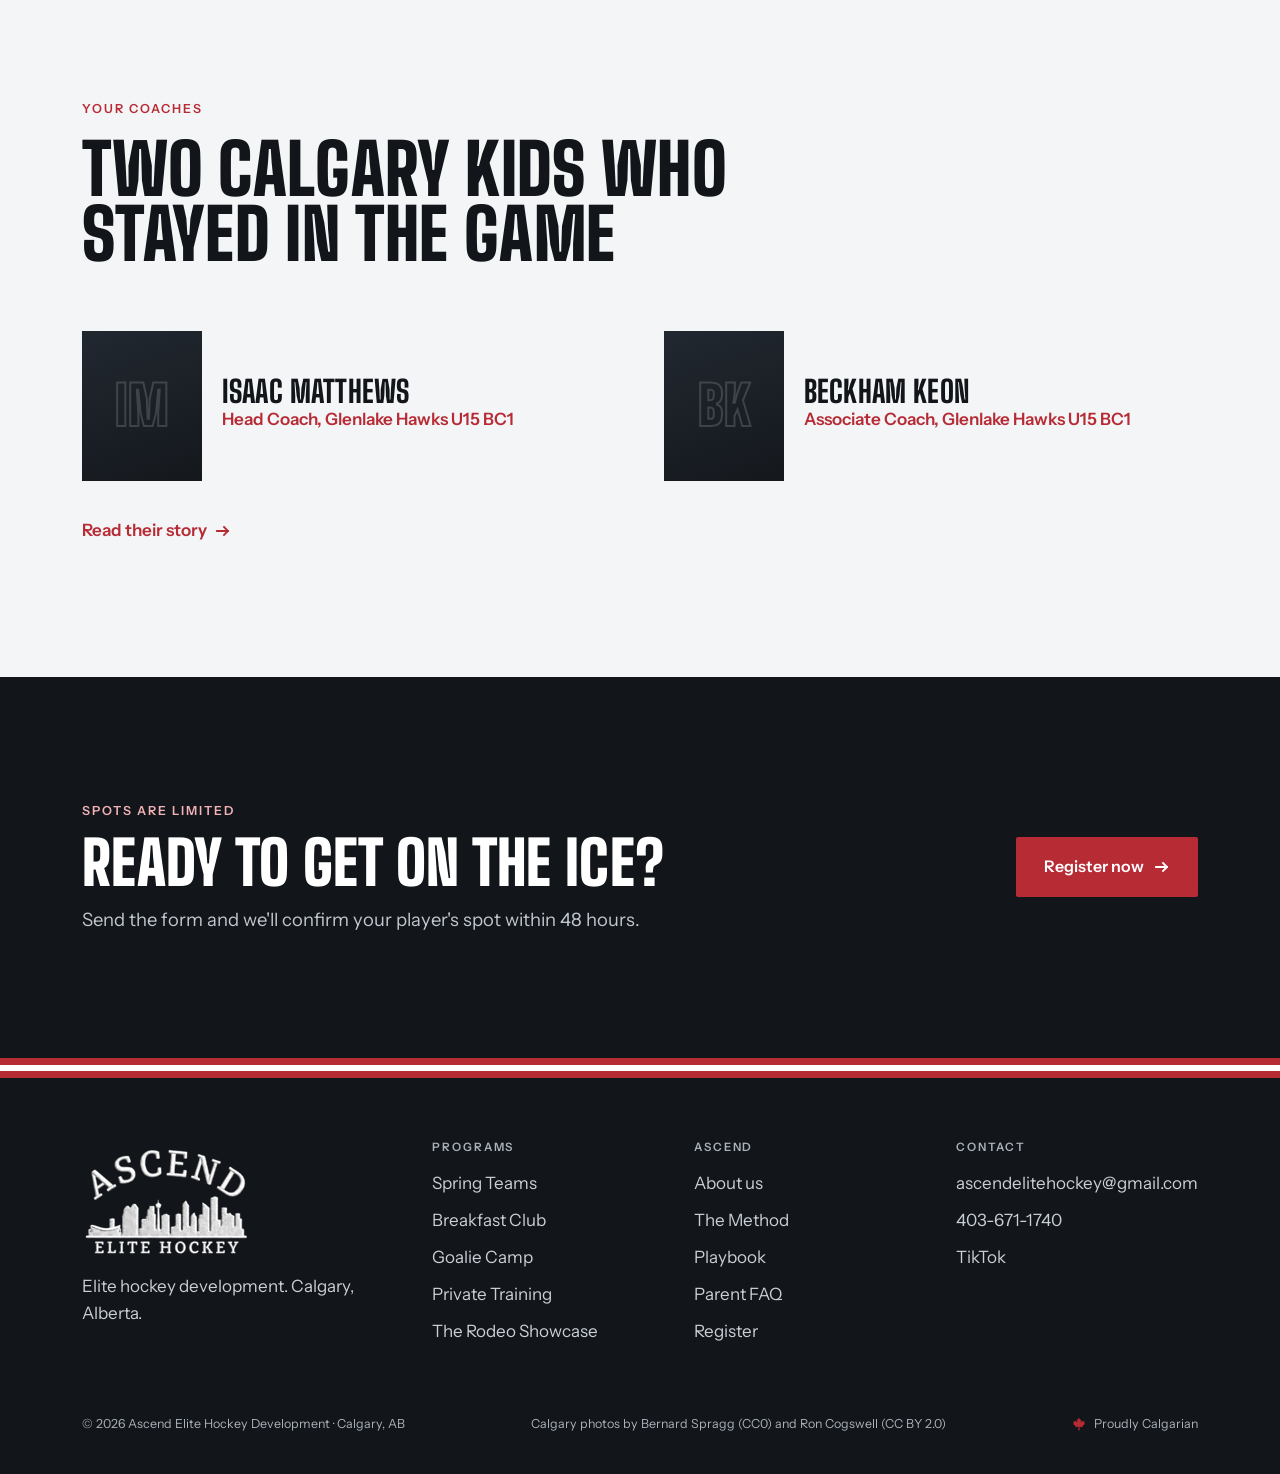
==== commit 7fb88cdc: "Update Ascend website 2026-11-26" ====
--- a/index.html
+++ b/index.html
@@ -1,1419 +1 @@
-<!DOCTYPE html>
-<html lang="en">
-<head>
-<meta charset="UTF-8">
-<meta name="viewport" content="width=device-width, initial-scale=1.0">
-<title>Ascend Elite Hockey | Calgary, AB</title>
-<link rel="preconnect" href="https://fonts.googleapis.com">
-<link href="https://fonts.googleapis.com/css2?family=Bebas+Neue&family=Barlow+Condensed:wght@400;600;700&family=Barlow:wght@300;400;500&display=swap" rel="stylesheet">
-<script src="https://cdn.jsdelivr.net/npm/@emailjs/browser@4/dist/email.min.js"></script>
-<script>emailjs.init("XfrieAUqtZK1-FDxF");</script>
-<style>
-  :root {
-    --black: #080a0c;
-    --deep: #0d1117;
-    --panel: #111820;
-    --border: #2a1a1a;
-    --ice: #f5f0ee;
-    --ice-dim: #d4c4be;
-    --gold: #C8102E;
-    --gold-bright: #C8102E;
-    --white: #f5f0ee;
-    --muted: #8a7570;
-    --red: #C8102E;
-  }
-
-  *, *::before, *::after { box-sizing: border-box; margin: 0; padding: 0; }
-
-  html { scroll-behavior: smooth; }
-
-  body {
-    background: var(--black);
-    color: var(--white);
-    font-family: 'Barlow', sans-serif;
-    font-weight: 300;
-    overflow-x: hidden;
-  }
-
-  /* ===== SCROLLBAR ===== */
-  ::-webkit-scrollbar { width: 4px; }
-  ::-webkit-scrollbar-track { background: var(--deep); }
-  ::-webkit-scrollbar-thumb { background: var(--gold); }
-
-  /* ===== NAV ===== */
-  nav {
-    position: fixed; top: 0; left: 0; right: 0; z-index: 100;
-    display: flex; align-items: center; justify-content: space-between;
-    padding: 18px 48px;
-    background: linear-gradient(180deg, rgba(8,10,12,0.97) 0%, transparent 100%);
-    backdrop-filter: blur(6px);
-    border-bottom: 1px solid rgba(200,16,46,0.12);
-    transition: background 0.3s;
-  }
-  nav.scrolled {
-    background: rgba(8,10,12,0.97);
-    border-bottom-color: var(--border);
-  }
-  .nav-logo {
-    display: flex; align-items: center; gap: 12px;
-    text-decoration: none;
-  }
-  .nav-logo-mark {
-    width: 38px; height: 38px;
-    object-fit: contain;
-    flex-shrink: 0;
-  }
-  .nav-logo-text {
-    font-family: 'Bebas Neue', sans-serif;
-    font-size: 22px;
-    letter-spacing: 2px;
-    color: var(--white);
-    line-height: 1;
-  }
-  .nav-logo-sub {
-    font-family: 'Barlow Condensed', sans-serif;
-    font-size: 9px;
-    letter-spacing: 3px;
-    color: var(--gold);
-    text-transform: uppercase;
-  }
-  .nav-links {
-    display: flex; align-items: center; gap: 36px;
-    list-style: none;
-  }
-  .nav-links a {
-    font-family: 'Barlow Condensed', sans-serif;
-    font-size: 13px; font-weight: 600;
-    letter-spacing: 2px; text-transform: uppercase;
-    color: var(--ice-dim); text-decoration: none;
-    transition: color 0.2s;
-    position: relative;
-  }
-  .nav-links a::after {
-    content: ''; position: absolute; bottom: -3px; left: 0; right: 0;
-    height: 1px; background: var(--gold);
-    transform: scaleX(0); transition: transform 0.2s;
-  }
-  .nav-links a:hover { color: var(--white); }
-  .nav-links a:hover::after { transform: scaleX(1); }
-  .nav-cta {
-    background: var(--gold); color: var(--black) !important;
-    padding: 9px 22px;
-    font-family: 'Barlow Condensed', sans-serif !important;
-    font-size: 12px !important; font-weight: 700 !important;
-    letter-spacing: 2px; text-transform: uppercase;
-    text-decoration: none;
-    transition: background 0.2s, transform 0.15s !important;
-    clip-path: polygon(6px 0%, 100% 0%, calc(100% - 6px) 100%, 0% 100%);
-  }
-  .nav-cta:hover { background: var(--gold-bright) !important; transform: translateY(-1px) !important; }
-  .nav-cta::after { display: none !important; }
-
-  /* ===== HERO ===== */
-  #home {
-    min-height: 100vh;
-    position: relative;
-    display: flex; flex-direction: column;
-    align-items: center; justify-content: center;
-    overflow: hidden;
-  }
-  .hero-bg {
-    position: absolute; inset: 0; z-index: 0;
-    background-image: url('MainCoach.jpeg');
-    background-size: cover;
-    background-position: center 20%;
-    background-repeat: no-repeat;
-  }
-  .hero-bg::after {
-    content: '';
-    position: absolute; inset: 0;
-    background:
-      radial-gradient(ellipse 80% 60% at 50% 30%, rgba(200,16,46,0.18) 0%, transparent 60%),
-      linear-gradient(180deg, rgba(8,10,12,0.78) 0%, rgba(8,10,12,0.55) 45%, rgba(8,10,12,0.88) 100%);
-  }
-  .hero-rink-lines {
-    position: absolute; inset: 0; z-index: 1; opacity: 0.04;
-    background:
-      repeating-linear-gradient(0deg, transparent, transparent 59px, rgba(245,240,238,0.15) 60px),
-      repeating-linear-gradient(90deg, transparent, transparent 59px, rgba(245,240,238,0.15) 60px);
-  }
-  .hero-slash {
-    position: absolute; bottom: -2px; left: 0; right: 0; z-index: 2;
-    height: 120px;
-    background: linear-gradient(135deg, transparent 49.5%, var(--black) 50%);
-  }
-  .hero-content {
-    position: relative; z-index: 3;
-    text-align: center;
-    padding: 140px 24px 80px;
-    animation: heroFadeUp 1s ease both;
-  }
-  @keyframes heroFadeUp {
-    from { opacity: 0; transform: translateY(40px); }
-    to { opacity: 1; transform: translateY(0); }
-  }
-  .hero-eyebrow {
-    font-family: 'Barlow Condensed', sans-serif;
-    font-size: 12px; font-weight: 600;
-    letter-spacing: 5px; text-transform: uppercase;
-    color: var(--gold);
-    margin-bottom: 20px;
-    display: flex; align-items: center; justify-content: center; gap: 14px;
-  }
-  .hero-eyebrow::before, .hero-eyebrow::after {
-    content: ''; display: block;
-    width: 40px; height: 1px; background: var(--gold); opacity: 0.6;
-  }
-  .hero-h1 {
-    font-family: 'Bebas Neue', sans-serif;
-    font-size: clamp(72px, 14vw, 160px);
-    line-height: 0.88;
-    letter-spacing: 4px;
-    color: var(--white);
-    text-shadow: 0 0 80px rgba(200,16,46,0.2);
-    margin-bottom: 8px;
-  }
-  .hero-h1 span {
-    color: var(--ice);
-    display: block;
-  }
-  .hero-tagline {
-    font-family: 'Bebas Neue', sans-serif;
-    font-size: clamp(20px, 4vw, 36px);
-    letter-spacing: 8px;
-    color: var(--gold);
-    margin-bottom: 28px;
-  }
-  .hero-desc {
-    max-width: 520px; margin: 0 auto 48px;
-    font-size: 16px; line-height: 1.7;
-    color: var(--muted);
-    font-weight: 400;
-  }
-  .hero-badges {
-    display: flex; flex-wrap: wrap; gap: 10px;
-    justify-content: center; margin-bottom: 48px;
-  }
-  .badge {
-    font-family: 'Barlow Condensed', sans-serif;
-    font-size: 11px; font-weight: 600;
-    letter-spacing: 2px; text-transform: uppercase;
-    padding: 6px 16px;
-    border: 1px solid var(--border);
-    color: var(--muted);
-    clip-path: polygon(8px 0%, 100% 0%, calc(100% - 8px) 100%, 0% 100%);
-    background: rgba(13,17,23,0.6);
-  }
-  .hero-btns {
-    display: flex; gap: 16px; justify-content: center; flex-wrap: wrap;
-  }
-  .btn-primary {
-    font-family: 'Barlow Condensed', sans-serif;
-    font-size: 14px; font-weight: 700;
-    letter-spacing: 3px; text-transform: uppercase;
-    padding: 16px 42px;
-    background: var(--gold); color: var(--black);
-    text-decoration: none;
-    clip-path: polygon(10px 0%, 100% 0%, calc(100% - 10px) 100%, 0% 100%);
-    transition: background 0.2s, transform 0.15s;
-    display: inline-block;
-  }
-  .btn-primary:hover { background: var(--gold-bright); transform: translateY(-2px); }
-  .btn-ghost {
-    font-family: 'Barlow Condensed', sans-serif;
-    font-size: 14px; font-weight: 700;
-    letter-spacing: 3px; text-transform: uppercase;
-    padding: 15px 42px;
-    background: transparent; color: var(--ice-dim);
-    border: 1px solid var(--border);
-    text-decoration: none;
-    clip-path: polygon(10px 0%, 100% 0%, calc(100% - 10px) 100%, 0% 100%);
-    transition: border-color 0.2s, color 0.2s, transform 0.15s;
-    display: inline-block;
-  }
-  .btn-ghost:hover { border-color: var(--ice-dim); color: var(--white); transform: translateY(-2px); }
-
-  /* ===== TICKER ===== */
-  .ticker-wrap {
-    position: relative; z-index: 4;
-    background: var(--gold);
-    overflow: hidden;
-    padding: 12px 0;
-  }
-  .ticker-track {
-    display: flex; gap: 0;
-    animation: ticker 28s linear infinite;
-    white-space: nowrap;
-  }
-  .ticker-track span {
-    font-family: 'Barlow Condensed', sans-serif;
-    font-size: 12px; font-weight: 700;
-    letter-spacing: 3px; text-transform: uppercase;
-    color: var(--black);
-    padding: 0 32px;
-    flex-shrink: 0;
-  }
-  .ticker-track span.sep {
-    opacity: 0.4; padding: 0;
-  }
-  @keyframes ticker {
-    from { transform: translateX(0); }
-    to { transform: translateX(-50%); }
-  }
-
-  /* ===== SECTION COMMON ===== */
-  section { position: relative; overflow: hidden; }
-  .section-inner { max-width: 1200px; margin: 0 auto; padding: 0 48px; }
-  .section-label {
-    font-family: 'Barlow Condensed', sans-serif;
-    font-size: 11px; font-weight: 600;
-    letter-spacing: 5px; text-transform: uppercase;
-    color: var(--gold);
-    margin-bottom: 16px;
-    display: flex; align-items: center; gap: 12px;
-  }
-  .section-label::before {
-    content: ''; display: block;
-    width: 24px; height: 1px; background: var(--gold);
-  }
-  .section-h2 {
-    font-family: 'Bebas Neue', sans-serif;
-    font-size: clamp(44px, 6vw, 80px);
-    line-height: 0.95;
-    letter-spacing: 2px;
-    color: var(--white);
-    margin-bottom: 24px;
-  }
-  .section-h2 em {
-    color: var(--ice); font-style: normal; display: block;
-  }
-
-  /* ===== ABOUT ===== */
-  #about {
-    padding: 120px 0;
-    background: var(--black);
-  }
-  .about-grid {
-    display: grid;
-    grid-template-columns: 1fr 1fr;
-    gap: 80px;
-    align-items: center;
-  }
-  .about-left p {
-    font-size: 17px; line-height: 1.8;
-    color: rgba(240,244,248,0.7);
-    margin-bottom: 20px;
-  }
-  .about-left p strong { color: var(--ice); font-weight: 500; }
-  .about-stats {
-    display: grid; grid-template-columns: 1fr 1fr;
-    gap: 2px; margin-top: 48px;
-  }
-  .stat-box {
-    background: var(--panel);
-    border: 1px solid var(--border);
-    padding: 28px 24px;
-    position: relative;
-    overflow: hidden;
-  }
-  .stat-box::before {
-    content: ''; position: absolute; top: 0; left: 0; right: 0;
-    height: 2px; background: var(--gold); opacity: 0;
-    transition: opacity 0.3s;
-  }
-  .stat-box:hover::before { opacity: 1; }
-  .stat-num {
-    font-family: 'Bebas Neue', sans-serif;
-    font-size: 52px; line-height: 1;
-    color: var(--gold);
-    letter-spacing: 1px;
-  }
-  .stat-label {
-    font-family: 'Barlow Condensed', sans-serif;
-    font-size: 12px; font-weight: 600;
-    letter-spacing: 2px; text-transform: uppercase;
-    color: var(--muted);
-    margin-top: 4px;
-  }
-  .about-visual {
-    position: relative;
-  }
-  .about-card {
-    background: var(--panel);
-    border: 1px solid var(--border);
-    padding: 48px;
-    position: relative;
-  }
-  .about-card::after {
-    content: '';
-    position: absolute; bottom: -12px; right: -12px;
-    width: 100%; height: 100%;
-    border: 1px solid var(--border); opacity: 0.3;
-    pointer-events: none;
-  }
-  .about-card-icon {
-    font-size: 40px; margin-bottom: 24px; display: block;
-  }
-  .about-card h3 {
-    font-family: 'Bebas Neue', sans-serif;
-    font-size: 32px; letter-spacing: 2px;
-    color: var(--white); margin-bottom: 16px;
-  }
-  .about-card p {
-    font-size: 15px; line-height: 1.75;
-    color: rgba(240,244,248,0.6);
-  }
-
-  /* ===== PILLARS ===== */
-  #pillars {
-    padding: 100px 0;
-    background: var(--deep);
-    border-top: 1px solid var(--border);
-    border-bottom: 1px solid var(--border);
-  }
-  .pillars-header { text-align: center; margin-bottom: 72px; }
-  .pillars-grid {
-    display: grid;
-    grid-template-columns: repeat(3, 1fr);
-    gap: 2px;
-  }
-  .pillar {
-    background: var(--panel);
-    border: 1px solid var(--border);
-    padding: 48px 36px;
-    position: relative;
-    overflow: hidden;
-    transition: border-color 0.3s;
-  }
-  .pillar:hover { border-color: rgba(200,16,46,0.4); }
-  .pillar-num {
-    font-family: 'Bebas Neue', sans-serif;
-    font-size: 100px; line-height: 1;
-    color: rgba(200,16,46,0.06);
-    position: absolute; top: -10px; right: 20px;
-    letter-spacing: -4px;
-    pointer-events: none;
-  }
-  .pillar-icon {
-    width: 48px; height: 48px;
-    background: rgba(200,16,46,0.1);
-    border: 1px solid rgba(200,16,46,0.2);
-    display: flex; align-items: center; justify-content: center;
-    font-size: 22px; margin-bottom: 28px;
-    clip-path: polygon(6px 0%, 100% 0%, calc(100% - 6px) 100%, 0% 100%);
-  }
-  .pillar h3 {
-    font-family: 'Bebas Neue', sans-serif;
-    font-size: 28px; letter-spacing: 2px;
-    color: var(--white); margin-bottom: 14px;
-  }
-  .pillar p {
-    font-size: 15px; line-height: 1.75;
-    color: rgba(240,244,248,0.55);
-  }
-
-  /* ===== CAMPS ===== */
-  #camps {
-    padding: 120px 0;
-    background: var(--black);
-  }
-  .camps-header { margin-bottom: 64px; }
-  .camps-grid {
-    display: grid;
-    grid-template-columns: repeat(2, 1fr);
-    gap: 24px;
-  }
-  .camp-card {
-    background: var(--panel);
-    border: 1px solid var(--border);
-    padding: 48px;
-    position: relative;
-    overflow: hidden;
-    transition: border-color 0.3s, transform 0.3s;
-  }
-  .camp-card:hover {
-    border-color: rgba(200,16,46,0.5);
-    transform: translateY(-4px);
-  }
-  .camp-card.featured {
-    grid-column: 1 / -1;
-    display: grid;
-    grid-template-columns: 1fr 1fr;
-    gap: 48px;
-    align-items: center;
-    border-color: rgba(200,16,46,0.3);
-  }
-  .camp-tag {
-    display: inline-block;
-    font-family: 'Barlow Condensed', sans-serif;
-    font-size: 10px; font-weight: 700;
-    letter-spacing: 3px; text-transform: uppercase;
-    padding: 5px 14px;
-    background: var(--gold); color: var(--black);
-    margin-bottom: 20px;
-    clip-path: polygon(5px 0%, 100% 0%, calc(100% - 5px) 100%, 0% 100%);
-  }
-  .camp-tag.alt { background: transparent; border: 1px solid var(--border); color: var(--muted); }
-  .camp-card h3 {
-    font-family: 'Bebas Neue', sans-serif;
-    font-size: 42px; letter-spacing: 2px;
-    color: var(--white); margin-bottom: 16px; line-height: 1;
-  }
-  .camp-card p {
-    font-size: 15px; line-height: 1.75;
-    color: rgba(240,244,248,0.6);
-    margin-bottom: 28px;
-  }
-  .camp-details {
-    list-style: none;
-    display: flex; flex-direction: column; gap: 10px;
-    margin-bottom: 36px;
-  }
-  .camp-details li {
-    font-family: 'Barlow Condensed', sans-serif;
-    font-size: 13px; font-weight: 600;
-    letter-spacing: 1px;
-    color: var(--ice-dim);
-    display: flex; align-items: center; gap: 10px;
-  }
-  .camp-details li::before {
-    content: '—'; color: var(--gold); opacity: 0.7;
-    flex-shrink: 0;
-  }
-  .camp-visual {
-    display: flex; flex-direction: column; gap: 16px;
-  }
-  .camp-visual-row {
-    display: flex; gap: 16px;
-  }
-  .mini-stat {
-    flex: 1;
-    background: rgba(8,10,12,0.6);
-    border: 1px solid var(--border);
-    padding: 20px;
-    text-align: center;
-  }
-  .mini-stat .n {
-    font-family: 'Bebas Neue', sans-serif;
-    font-size: 36px; color: var(--gold);
-    display: block; line-height: 1;
-  }
-  .mini-stat .l {
-    font-family: 'Barlow Condensed', sans-serif;
-    font-size: 10px; font-weight: 600;
-    letter-spacing: 2px; text-transform: uppercase;
-    color: var(--muted); margin-top: 4px; display: block;
-  }
-
-  /* ===== COACHING ===== */
-  #coaching {
-    padding: 100px 0;
-    background: var(--deep);
-    border-top: 1px solid var(--border);
-  }
-  .coaching-split {
-    display: grid;
-    grid-template-columns: 1fr 1fr;
-    gap: 80px;
-    align-items: start;
-  }
-  .coaching-left {}
-  .coaching-left p {
-    font-size: 16px; line-height: 1.8;
-    color: rgba(240,244,248,0.65);
-    margin-bottom: 20px;
-  }
-  .coaching-badges {
-    display: flex; flex-wrap: wrap; gap: 10px; margin-top: 36px;
-  }
-  .c-badge {
-    font-family: 'Barlow Condensed', sans-serif;
-    font-size: 11px; font-weight: 600;
-    letter-spacing: 2px; text-transform: uppercase;
-    padding: 7px 16px;
-    background: rgba(200,16,46,0.08);
-    border: 1px solid rgba(200,16,46,0.2);
-    color: var(--gold);
-  }
-  .coaching-list {
-    display: flex; flex-direction: column; gap: 2px;
-  }
-  .coaching-item {
-    background: var(--panel);
-    border: 1px solid var(--border);
-    padding: 24px 28px;
-    display: flex; gap: 20px;
-    align-items: flex-start;
-    transition: border-color 0.3s;
-  }
-  .coaching-item:hover { border-color: rgba(200,16,46,0.3); }
-  .coaching-item-num {
-    font-family: 'Bebas Neue', sans-serif;
-    font-size: 28px; line-height: 1;
-    color: var(--gold); opacity: 0.4;
-    flex-shrink: 0; width: 28px;
-  }
-  .coaching-item h4 {
-    font-family: 'Barlow Condensed', sans-serif;
-    font-size: 16px; font-weight: 700;
-    letter-spacing: 1px; text-transform: uppercase;
-    color: var(--white); margin-bottom: 6px;
-  }
-  .coaching-item p {
-    font-size: 14px; line-height: 1.6;
-    color: rgba(240,244,248,0.5);
-  }
-
-  /* ===== ACTION PHOTO BANNER ===== */
-  #action-banner {
-    position: relative;
-    height: 520px;
-    overflow: hidden;
-    border-top: 1px solid var(--border);
-    border-bottom: 1px solid var(--border);
-  }
-  .action-banner-img {
-    position: absolute; inset: 0;
-    background-image: url('IMG_6012.jpeg');
-    background-size: cover;
-    background-position: center 30%;
-    background-repeat: no-repeat;
-    background-attachment: fixed;
-  }
-  .action-banner-overlay {
-    position: absolute; inset: 0;
-    background: linear-gradient(
-      135deg,
-      rgba(8,10,12,0.82) 0%,
-      rgba(8,10,12,0.45) 50%,
-      rgba(200,16,46,0.18) 100%
-    );
-  }
-  .action-banner-content {
-    position: relative; z-index: 2;
-    height: 100%;
-    display: flex; align-items: center;
-    max-width: 1200px; margin: 0 auto; padding: 0 48px;
-  }
-  .action-banner-text {
-    max-width: 560px;
-  }
-  .action-banner-text .section-label { margin-bottom: 16px; }
-  .action-banner-text h2 {
-    font-family: 'Bebas Neue', sans-serif;
-    font-size: clamp(48px, 7vw, 88px);
-    line-height: 0.92;
-    letter-spacing: 3px;
-    color: var(--white);
-    margin-bottom: 20px;
-  }
-  .action-banner-text h2 em {
-    color: var(--gold); font-style: normal; display: block;
-  }
-  .action-banner-text p {
-    font-size: 16px; line-height: 1.75;
-    color: rgba(245,240,238,0.75);
-    max-width: 440px;
-  }
-
-  /* ===== TESTIMONIALS ===== */
-  #testimonials {
-    padding: 100px 0;
-    background: var(--black);
-    border-bottom: 1px solid var(--border);
-  }
-  .testimonials-header { text-align: center; margin-bottom: 64px; }
-  .testimonials-grid {
-    display: flex;
-    justify-content: center;
-  }
-  .testimonial-card {
-    background: var(--panel);
-    border: 1px solid var(--border);
-    padding: 48px 56px;
-    max-width: 760px;
-    width: 100%;
-    position: relative;
-    overflow: hidden;
-  }
-  .testimonial-card::before {
-    content: '';
-    position: absolute; top: 0; left: 0; right: 0;
-    height: 3px;
-    background: linear-gradient(90deg, var(--gold) 0%, var(--gold-bright) 100%);
-  }
-  .testimonial-quote-mark {
-    font-family: 'Bebas Neue', sans-serif;
-    font-size: 120px; line-height: 0.7;
-    color: rgba(200,16,46,0.1);
-    position: absolute; top: 20px; right: 36px;
-    pointer-events: none;
-    letter-spacing: -4px;
-  }
-  .testimonial-text {
-    font-size: 19px; line-height: 1.75;
-    color: rgba(245,240,238,0.85);
-    font-weight: 300;
-    font-style: italic;
-    margin-bottom: 36px;
-    position: relative; z-index: 1;
-  }
-  .testimonial-author {
-    display: flex; align-items: center; gap: 16px;
-  }
-  .testimonial-author-bar {
-    width: 32px; height: 2px;
-    background: var(--gold);
-    flex-shrink: 0;
-  }
-  .testimonial-author-info {}
-  .testimonial-author-name {
-    font-family: 'Barlow Condensed', sans-serif;
-    font-size: 14px; font-weight: 700;
-    letter-spacing: 2px; text-transform: uppercase;
-    color: var(--white);
-  }
-  .testimonial-author-role {
-    font-family: 'Barlow Condensed', sans-serif;
-    font-size: 11px; font-weight: 600;
-    letter-spacing: 2px; text-transform: uppercase;
-    color: var(--gold);
-    margin-top: 3px;
-  }
-  @media (max-width: 900px) {
-    #action-banner { height: 380px; }
-    .action-banner-img { background-attachment: scroll; }
-    .action-banner-content { padding: 0 24px; }
-    .testimonial-card { padding: 36px 28px; }
-    .testimonial-text { font-size: 17px; }
-  }
-
-  /* ===== SHOWCASE CTA ===== */
-  #showcase {
-    padding: 100px 0;
-    background: var(--black);
-    border-top: 1px solid var(--border);
-  }
-  .showcase-banner {
-    background: var(--panel);
-    border: 1px solid rgba(200,16,46,0.25);
-    padding: 72px 80px;
-    display: grid;
-    grid-template-columns: 1fr auto;
-    gap: 48px;
-    align-items: center;
-    position: relative;
-    overflow: hidden;
-  }
-  .showcase-banner::before {
-    content: '';
-    position: absolute; top: 0; left: 0;
-    width: 4px; height: 100%;
-    background: linear-gradient(180deg, var(--gold) 0%, var(--gold-bright) 100%);
-  }
-  .showcase-banner::after {
-    content: 'RODEO';
-    position: absolute; right: -20px; top: 50%;
-    transform: translateY(-50%);
-    font-family: 'Bebas Neue', sans-serif;
-    font-size: 200px; line-height: 1;
-    color: rgba(200,16,46,0.03);
-    letter-spacing: -8px;
-    pointer-events: none;
-  }
-  .showcase-banner h3 {
-    font-family: 'Bebas Neue', sans-serif;
-    font-size: 54px; letter-spacing: 2px;
-    color: var(--white); margin-bottom: 12px; line-height: 1;
-  }
-  .showcase-banner h3 span { color: var(--gold); }
-  .showcase-banner p {
-    font-size: 16px; line-height: 1.7;
-    color: rgba(240,244,248,0.6); max-width: 560px;
-  }
-  .showcase-banner-btns {
-    display: flex; flex-direction: column; gap: 12px;
-    flex-shrink: 0;
-  }
-
-  /* ===== REGISTER ===== */
-  #register {
-    padding: 120px 0;
-    background: var(--deep);
-    border-top: 1px solid var(--border);
-  }
-  .register-grid {
-    display: grid;
-    grid-template-columns: 1fr 1.4fr;
-    gap: 80px;
-    align-items: start;
-  }
-  .register-info h4 {
-    font-family: 'Barlow Condensed', sans-serif;
-    font-size: 12px; font-weight: 700;
-    letter-spacing: 3px; text-transform: uppercase;
-    color: var(--gold); margin: 36px 0 16px;
-  }
-  .register-info p {
-    font-size: 15px; line-height: 1.75;
-    color: rgba(240,244,248,0.6);
-  }
-  .contact-items { display: flex; flex-direction: column; gap: 16px; margin-top: 36px; }
-  .contact-item {
-    display: flex; align-items: center; gap: 14px;
-  }
-  .contact-item .icon {
-    width: 36px; height: 36px;
-    background: rgba(200,16,46,0.08);
-    border: 1px solid rgba(200,16,46,0.15);
-    display: flex; align-items: center; justify-content: center;
-    font-size: 15px; flex-shrink: 0;
-  }
-  .contact-item a, .contact-item span {
-    font-family: 'Barlow Condensed', sans-serif;
-    font-size: 15px; font-weight: 600;
-    letter-spacing: 1px;
-    color: var(--ice-dim);
-    text-decoration: none;
-    transition: color 0.2s;
-  }
-  .contact-item a:hover { color: var(--white); }
-
-  /* Form */
-  .form-card {
-    background: var(--panel);
-    border: 1px solid var(--border);
-    padding: 48px;
-  }
-  .form-title {
-    font-family: 'Bebas Neue', sans-serif;
-    font-size: 36px; letter-spacing: 2px;
-    color: var(--white); margin-bottom: 8px;
-  }
-  .form-subtitle {
-    font-size: 14px; color: var(--muted);
-    margin-bottom: 36px;
-  }
-  .form-row {
-    display: grid; grid-template-columns: 1fr 1fr; gap: 16px;
-    margin-bottom: 16px;
-  }
-  .form-group { margin-bottom: 16px; }
-  .form-group label {
-    display: block;
-    font-family: 'Barlow Condensed', sans-serif;
-    font-size: 11px; font-weight: 600;
-    letter-spacing: 2px; text-transform: uppercase;
-    color: var(--muted); margin-bottom: 8px;
-  }
-  .form-group input,
-  .form-group select,
-  .form-group textarea {
-    width: 100%;
-    background: var(--black);
-    border: 1px solid var(--border);
-    color: var(--white);
-    padding: 13px 16px;
-    font-family: 'Barlow', sans-serif;
-    font-size: 15px; font-weight: 300;
-    outline: none;
-    transition: border-color 0.2s;
-    -webkit-appearance: none;
-  }
-  .form-group input:focus,
-  .form-group select:focus,
-  .form-group textarea:focus { border-color: var(--gold); }
-  .form-group select option { background: var(--panel); }
-  .form-group textarea { resize: vertical; min-height: 110px; }
-  .form-note {
-    font-size: 11px; color: var(--muted);
-    margin-bottom: 24px; line-height: 1.6;
-  }
-  .form-success {
-    display: none;
-    background: rgba(200,16,46,0.08);
-    border: 1px solid rgba(200,16,46,0.3);
-    padding: 24px;
-    text-align: center;
-  }
-  .form-success h4 {
-    font-family: 'Bebas Neue', sans-serif;
-    font-size: 28px; letter-spacing: 2px;
-    color: var(--gold); margin-bottom: 8px;
-  }
-  .form-success p { font-size: 14px; color: var(--muted); }
-
-  /* ===== FOOTER ===== */
-  footer {
-    background: var(--deep);
-    border-top: 1px solid var(--border);
-    padding: 64px 0 40px;
-  }
-  .footer-inner {
-    max-width: 1200px; margin: 0 auto; padding: 0 48px;
-  }
-  .footer-top {
-    display: grid;
-    grid-template-columns: 1.5fr 1fr 1fr 1fr;
-    gap: 48px;
-    margin-bottom: 56px;
-    padding-bottom: 56px;
-    border-bottom: 1px solid var(--border);
-  }
-  .footer-brand .logo-text {
-    font-family: 'Bebas Neue', sans-serif;
-    font-size: 28px; letter-spacing: 3px;
-    color: var(--white);
-  }
-  .footer-brand .logo-sub {
-    font-family: 'Barlow Condensed', sans-serif;
-    font-size: 10px; letter-spacing: 3px;
-    color: var(--gold); text-transform: uppercase;
-    margin-bottom: 20px;
-  }
-  .footer-brand p {
-    font-size: 13px; line-height: 1.75;
-    color: rgba(240,244,248,0.4);
-    margin-bottom: 24px;
-  }
-  .social-links { display: flex; gap: 10px; }
-  .social-links a {
-    width: 34px; height: 34px;
-    background: var(--panel);
-    border: 1px solid var(--border);
-    display: flex; align-items: center; justify-content: center;
-    font-size: 13px;
-    color: var(--muted);
-    text-decoration: none;
-    transition: border-color 0.2s, color 0.2s;
-  }
-  .social-links a:hover { border-color: var(--gold); color: var(--gold); }
-  .footer-col h5 {
-    font-family: 'Barlow Condensed', sans-serif;
-    font-size: 12px; font-weight: 700;
-    letter-spacing: 3px; text-transform: uppercase;
-    color: var(--muted); margin-bottom: 20px;
-  }
-  .footer-col ul { list-style: none; display: flex; flex-direction: column; gap: 10px; }
-  .footer-col ul li a {
-    font-family: 'Barlow Condensed', sans-serif;
-    font-size: 14px; font-weight: 400;
-    letter-spacing: 1px;
-    color: rgba(240,244,248,0.5);
-    text-decoration: none;
-    transition: color 0.2s;
-  }
-  .footer-col ul li a:hover { color: var(--white); }
-  .footer-bottom {
-    display: flex; justify-content: space-between; align-items: center;
-    flex-wrap: wrap; gap: 16px;
-  }
-  .footer-bottom p {
-    font-family: 'Barlow Condensed', sans-serif;
-    font-size: 12px; letter-spacing: 1px;
-    color: rgba(240,244,248,0.25);
-  }
-  .footer-bottom .tagline {
-    font-family: 'Bebas Neue', sans-serif;
-    font-size: 16px; letter-spacing: 4px;
-    color: var(--gold); opacity: 0.5;
-  }
-
-  /* ===== MOBILE ===== */
-  @media (max-width: 900px) {
-    nav { padding: 16px 24px; }
-    .nav-links { display: none; }
-    .section-inner { padding: 0 24px; }
-    .about-grid,
-    .coaching-split,
-    .register-grid { grid-template-columns: 1fr; gap: 48px; }
-    .camps-grid { grid-template-columns: 1fr; }
-    .camp-card.featured { grid-template-columns: 1fr; }
-    .pillars-grid { grid-template-columns: 1fr; }
-    .showcase-banner {
-      grid-template-columns: 1fr; padding: 40px 32px;
-    }
-    .footer-top { grid-template-columns: 1fr 1fr; }
-    .about-stats { grid-template-columns: 1fr 1fr; }
-    .form-row { grid-template-columns: 1fr; }
-  }
-</style>
-</head>
-<body>
-
-<!-- NAV -->
-<nav id="navbar">
-  <a href="#home" class="nav-logo">
-    <img src="0.png" class="nav-logo-mark" alt="Logo">
-    <div>
-      <div class="nav-logo-text">ASCEND</div>
-      <div class="nav-logo-sub">Elite Hockey</div>
-    </div>
-  </a>
-  <ul class="nav-links">
-    <li><a href="#about">About</a></li>
-    <li><a href="#pillars">Approach</a></li>
-    <li><a href="#camps">Camps</a></li>
-    <li><a href="#coaching">Coaching</a></li>
-    <li><a href="#showcase">Showcase</a></li>
-    <li><a href="#register" class="nav-cta">Register</a></li>
-  </ul>
-</nav>
-
-<!-- HERO -->
-<section id="home">
-  <div class="hero-bg"></div>
-  <div class="hero-rink-lines"></div>
-  <div class="hero-content">
-    <div class="hero-eyebrow">Calgary, AB &nbsp;|&nbsp; Elite Development</div>
-    <h1 class="hero-h1">Ascend<span>Elite</span></h1>
-    <div class="hero-tagline">Hockey Development</div>
-    <p class="hero-desc">
-      Calgary's premier hockey development program. We don't run ordinary camps — we build elite players through precision coaching, competitive intensity, and a culture of excellence.
-    </p>
-    <div class="hero-badges">
-      <span class="badge">Skills &amp; Skating</span>
-      <span class="badge">Hockey IQ</span>
-      <span class="badge">Spring Teams</span>
-      <span class="badge">Private Training</span>
-      <span class="badge">All Ages</span>
-    </div>
-    <div class="hero-btns">
-      <a href="#register" class="btn-primary">Register for a Camp</a>
-      <a href="#camps" class="btn-ghost">View All Programs</a>
-    </div>
-  </div>
-  <div class="hero-slash"></div>
-</section>
-
-<!-- TICKER -->
-<div class="ticker-wrap">
-  <div class="ticker-track">
-    <span>Elite Development</span><span class="sep">◆</span>
-    <span>Calgary, AB</span><span class="sep">◆</span>
-    <span>Skills &amp; Skating</span><span class="sep">◆</span>
-    <span>Hockey IQ</span><span class="sep">◆</span>
-    <span>Spring Teams</span><span class="sep">◆</span>
-    <span>Private Training</span><span class="sep">◆</span>
-    <span>Ascend. Your. Game.</span><span class="sep">◆</span>
-    <span>Elite Development</span><span class="sep">◆</span>
-    <span>Calgary, AB</span><span class="sep">◆</span>
-    <span>Skills &amp; Skating</span><span class="sep">◆</span>
-    <span>Hockey IQ</span><span class="sep">◆</span>
-    <span>Spring Teams</span><span class="sep">◆</span>
-    <span>Private Training</span><span class="sep">◆</span>
-    <span>Ascend. Your. Game.</span><span class="sep">◆</span>
-  </div>
-</div>
-
-<!-- ABOUT -->
-<section id="about">
-  <div class="section-inner">
-    <div class="about-grid">
-      <div class="about-left">
-        <div class="section-label">About Us</div>
-        <h2 class="section-h2">Built For Players<em>Who Want More</em></h2>
-        <p>Ascend Elite Hockey Development is a Calgary-based organization with one mission: help serious young athletes reach the <strong>next level</strong>.</p>
-        <p>Our camps are designed with intentionality — every drill, every rep, every coaching moment is built around developing complete players. We focus on the things that separate good from <strong>elite</strong>: edge work, decision-making under pressure, compete level, and character.</p>
-        <p>From first-time camp participants to players chasing junior hockey, Ascend has a program built for where you are and where you want to go.</p>
-
-        <div class="about-stats">
-          <div class="stat-box">
-            <div class="stat-num">100+</div>
-            <div class="stat-label">Players Trained</div>
-          </div>
-          <div class="stat-box">
-            <div class="stat-num">Elite</div>
-            <div class="stat-label">Coaching Staff</div>
-          </div>
-          <div class="stat-box">
-            <div class="stat-num">YYC</div>
-            <div class="stat-label">Calgary Based</div>
-          </div>
-          <div class="stat-box">
-            <div class="stat-num">All</div>
-            <div class="stat-label">Age Groups</div>
-          </div>
-        </div>
-      </div>
-      <div class="about-visual">
-        <div class="about-card">
-          <span class="about-card-icon">🏒</span>
-          <h3>The Ascend Standard</h3>
-          <p>We hold every player — and every coach — to a high standard from the moment they step on the ice. Effort, attitude, and coachability are non-negotiable. Talent is developed. Character is required.</p>
-          <br>
-          <p>Our experienced coaches bring backgrounds rooted in competitive hockey and player development. They've played at high levels, coached at high levels, and know exactly what it takes to get there.</p>
-        </div>
-      </div>
-    </div>
-  </div>
-</section>
-
-<!-- PILLARS -->
-<section id="pillars">
-  <div class="section-inner">
-    <div class="pillars-header">
-      <div class="section-label" style="justify-content:center;">Our Approach</div>
-      <h2 class="section-h2" style="text-align:center;">Three Pillars of<em style="display:inline; color:var(--ice)"> Development</em></h2>
-    </div>
-    <div class="pillars-grid">
-      <div class="pillar">
-        <div class="pillar-num">01</div>
-        <div class="pillar-icon">⚡</div>
-        <h3>Skill Development</h3>
-        <p>Edge work, puck handling, shooting mechanics, and skating efficiency. We identify and fix the technical gaps holding your game back, then build repeatability under pressure.</p>
-      </div>
-      <div class="pillar">
-        <div class="pillar-num">02</div>
-        <div class="pillar-icon">🧠</div>
-        <h3>Hockey IQ</h3>
-        <p>Reading the play, making decisions at speed, understanding positioning and gap control. Elite players don't just skate — they think. We train the mental game as seriously as the physical.</p>
-      </div>
-      <div class="pillar">
-        <div class="pillar-num">03</div>
-        <div class="pillar-icon">🔥</div>
-        <h3>Leadership &amp; Compete</h3>
-        <p>Compete level, accountability, and leadership on and off the ice. We develop athletes who make their teammates better, handle adversity, and show up every single shift.</p>
-      </div>
-    </div>
-  </div>
-</section>
-
-<!-- CAMPS -->
-<section id="camps">
-  <div class="section-inner">
-    <div class="camps-header">
-      <div class="section-label">Programs</div>
-      <h2 class="section-h2">Our Camps<em>&amp; Programs</em></h2>
-    </div>
-    <div class="camps-grid">
-
-      <!-- Featured -->
-      <div class="camp-card featured">
-        <div class="camp-info">
-          <span class="camp-tag">Flagship Program</span>
-          <h3>U15 Breakfast Club</h3>
-          <p>Our signature fall program. Tuesday morning sessions focused on all areas of the game — from edges and puck skills to compete drills and video sessions. This is where serious players come to get better before the school day even starts.</p>
-          <ul class="camp-details">
-            <li>U15 Division</li>
-            <li>Tuesday Mornings</li>
-            <li>Small group ratios for maximum reps</li>
-            <li>Southland, Calgary, AB</li>
-<li>Oct 6 – Dec 29 / 12 Sessions</li>
-<li>$600 — Practice Jersey + Hoodie Included</li>
-          </ul>
-          <a href="#register" class="btn-primary">Register Now</a>
-        </div>
-        <div class="camp-visual">
-          <div class="camp-visual-row">
-            <div class="mini-stat">
-              <span class="n">5:1</span>
-              <span class="l">Player Ratio</span>
-            </div>
-            <div class="mini-stat">
-              <span class="n">U15</span>
-              <span class="l">Division</span>
-            </div>
-          </div>
-          <div class="camp-visual-row">
-            <div class="mini-stat">
-              <span class="n">12</span>
-              <span class="l">Sessions</span>
-            </div>
-            <div class="mini-stat">
-              <span class="n">Jersey + Hoodie</span>
-              <span class="l">Included</span>
-            </div>
-          </div>
-          <div class="camp-visual-row">
-            <div class="mini-stat" style="flex:1;">
-              <span class="n">Fall</span>
-              <span class="l">Dates: Tuesday Mornings, Oct 6 – Dec 29 — Register Now</span>
-            </div>
-          </div>
-        </div>
-      </div>
-
-      <!-- Goalie -->
-      <div class="camp-card">
-        <span class="camp-tag alt">Specialty</span>
-        <h3>Goalie Camp</h3>
-        <p>Purpose-built for goalies only. Dedicated goaltending coaches, position-specific drills, compete sequences, and detailed feedback. Your position deserves dedicated training.</p>
-        <ul class="camp-details">
-          <li>Goalies only — all levels welcome</li>
-          <li>Dedicated goalie coaches</li>
-          <li>Technical &amp; compete-focused</li>
-        </ul>
-        <a href="#register" class="btn-ghost">Express Interest</a>
-      </div>
-
-      <!-- Private -->
-      <div class="camp-card">
-        <span class="camp-tag alt">On-Demand</span>
-        <h3>Private Training</h3>
-        <p>One-on-one or small group sessions with an Ascend coach. Ideal for players targeting specific areas of development or preparing for tryouts and next-level opportunities.</p>
-        <ul class="camp-details">
-          <li>1-on-1 or small group</li>
-          <li>Custom-built training plan</li>
-          <li>Flexible scheduling</li>
-        </ul>
-        <a href="#register" class="btn-ghost">Book Training</a>
-      </div>
-
-    </div>
-  </div>
-</section>
-
-<!-- COACHING -->
-<section id="coaching">
-  <div class="section-inner">
-    <div class="coaching-split">
-      <div class="coaching-left">
-        <div class="section-label">The Staff</div>
-        <h2 class="section-h2">Coaches Who've<em>Been There</em></h2>
-        <p>Ascend's coaching staff brings extensive backgrounds in competitive hockey and player development. These aren't just instructors — they're mentors who understand the path because they've walked it.</p>
-        <p>Every Ascend coach is selected for their expertise, their ability to communicate and connect with athletes, and their commitment to getting results for every player they work with.</p>
-        <div class="coaching-badges">
-          <span class="c-badge">Competitive Backgrounds</span>
-          <span class="c-badge">Player Development Focused</span>
-          <span class="c-badge">Mentors &amp; Coaches</span>
-          <span class="c-badge">Results Driven</span>
-        </div>
-      </div>
-      <div class="coaching-list">
-        <div class="coaching-item">
-          <div class="coaching-item-num">01</div>
-          <div>
-            <h4>Expert Instruction</h4>
-            <p>Every coach is vetted and selected for their technical knowledge, competitive experience, and ability to develop players at all levels.</p>
-          </div>
-        </div>
-        <div class="coaching-item">
-          <div class="coaching-item-num">02</div>
-          <div>
-            <h4>High Reps, High Standards</h4>
-            <p>Small group ratios mean every player gets meaningful repetitions and individual feedback every single session — not just a drill runner watching from the boards.</p>
-          </div>
-        </div>
-        <div class="coaching-item">
-          <div class="coaching-item-num">03</div>
-          <div>
-            <h4>Individual Feedback</h4>
-            <p>We track each player's development and provide targeted feedback tailored to their specific needs and goals.</p>
-          </div>
-        </div>
-        <div class="coaching-item">
-          <div class="coaching-item-num">04</div>
-          <div>
-            <h4>Mentorship Beyond the Ice</h4>
-            <p>We invest in the person, not just the player. Character, accountability, and leadership are coached as seriously as skating.</p>
-          </div>
-        </div>
-      </div>
-    </div>
-  </div>
-</section>
-
-<!-- ACTION PHOTO BANNER -->
-<div id="action-banner">
-  <div class="action-banner-img"></div>
-  <div class="action-banner-overlay"></div>
-  <div class="action-banner-content">
-    <div class="action-banner-text">
-      <div class="section-label">On The Ice</div>
-      <h2>Where<em>Work Gets Done</em></h2>
-      <p>Every rep, every edge, every decision — built in real practice reps with coaches who demand excellence and players who rise to meet it.</p>
-    </div>
-  </div>
-</div>
-
-<!-- TESTIMONIALS -->
-<section id="testimonials">
-  <div class="section-inner">
-    <div class="testimonials-header">
-      <div class="section-label" style="justify-content:center;">What Parents Say</div>
-      <h2 class="section-h2" style="text-align:center;">Results That<em style="display:inline; color:var(--ice)"> Speak</em></h2>
-    </div>
-    <div class="testimonials-grid">
-      <div class="testimonial-card">
-        <div class="testimonial-quote-mark">"</div>
-        <p class="testimonial-text">
-          "Ascend completely changed how my son approaches the game. The coaching staff doesn't just run drills — they invest in these kids. After one summer, his compete level, his edge work, and honestly his confidence on the ice were completely transformed. This program is the real deal."
-        </p>
-        <div class="testimonial-author">
-          <div class="testimonial-author-bar"></div>
-          <div class="testimonial-author-info">
-            <div class="testimonial-author-name">Anonymous</div>
-            <div class="testimonial-author-role">Royals Parent</div>
-          </div>
-        </div>
-      </div>
-    </div>
-  </div>
-</section>
-
-<!-- SHOWCASE CTA -->
-<section id="showcase">
-  <div class="section-inner">
-    <div class="section-label">Competitive Events</div>
-    <div class="showcase-banner">
-      <div>
-        <h3>The Rodeo<span> Showcase</span></h3>
-        <p>Ascend's flagship competitive showcase event. Individual player registration, scout attendance, and elite competition across U15 and U18 age divisions. This is where Ascend players get seen. Spring 2027, Calgary, AB.</p>
-        <br>
-        <p style="font-size:13px; color: var(--muted);">Tier 1+ only. Individual registration. Scouts confirmed from WHL, AJHL, NCAA &amp; U SPORTS.</p>
-      </div>
-      <div class="showcase-banner-btns">
-        <a href="https://matthews04isaac.github.io/therodeoyyc/" target="_blank" class="btn-primary">View The Rodeo</a>
-        <a href="https://matthews04isaac.github.io/therodeoyyc/#register" target="_blank" class="btn-ghost">Register as Player</a>
-      </div>
-    </div>
-  </div>
-</section>
-
-  <!-- REGISTER / CONTACT -->
-<section id="register">
-  <div class="section-inner">
-    <div class="register-grid">
-      <div class="register-info">
-        <div class="section-label">Register</div>
-        <h2 class="section-h2">Get In<em>The Program</em></h2>
-        <p>Fill out your information and we'll follow up within 48 hours to discuss the right program for your player and confirm availability. Spots are limited — register your interest early.</p>
-        <h4>Contact Us Directly</h4>
-        <div class="contact-items">
-          <div class="contact-item">
-            <div class="icon">📧</div>
-            <a href="mailto:ascendelitehockey@gmail.com">ascendelitehockey@gmail.com</a>
-          </div>
-          <div class="contact-item">
-            <div class="icon">📞</div>
-            <a href="tel:4036711740">403-671-1740</a>
-          </div>
-          <div class="contact-item">
-            <div class="icon">📍</div>
-            <span>Calgary, Alberta, Canada</span>
-          </div>
-        </div>
-      </div>
-      <div class="form-card">
-<div class="form-card">
-  <iframe src="https://docs.google.com/forms/d/e/1FAIpQLSchjC0qfCwLo6sDQ6ynAhiSJvMGS0rUkridCb-o9EOiQu-L5Q/viewform?embedded=true" width="640" height="800" frameborder="0" marginheight="0" marginwidth="0">Loading…</iframe>
-</div>
-</section>
-
-<!-- FOOTER -->
-<footer>
-  <div class="footer-inner">
-    <div class="footer-top">
-      <div class="footer-brand">
-        <div class="logo-text">ASCEND</div>
-        <div class="logo-sub">Elite Hockey Development</div>
-        <p>Calgary's premier hockey development organization. Building elite players through expert coaching, competitive programming, and a relentless commitment to excellence.</p>
-        <div class="social-links">
-          <a href="https://www.instagram.com" target="_blank" title="Instagram">IG</a>
-          <a href="https://www.tiktok.com/@ascendhockeydevelopment" target="_blank" title="TikTok">TK</a>
-          <a href="mailto:ascendelitehockey@gmail.com" title="Email">✉</a>
-        </div>
-      </div>
-      <div class="footer-col">
-        <h5>Programs</h5>
-        <ul>
-          <li><a href="#camps">U15 Breakfast Club</a></li>
-          <li><a href="#camps">Goalie Camp</a></li>
-          <li><a href="#camps">Private Training</a></li>
-          <li><a href="#camps">Spring Teams</a></li>
-        </ul>
-      </div>
-      <div class="footer-col">
-        <h5>Company</h5>
-        <ul>
-          <li><a href="#about">About Us</a></li>
-          <li><a href="#pillars">Our Approach</a></li>
-          <li><a href="#coaching">Coaching Staff</a></li>
-          <li><a href="#register">Contact</a></li>
-        </ul>
-      </div>
-      <div class="footer-col">
-        <h5>Events</h5>
-        <ul>
-          <li><a href="https://matthews04isaac.github.io/therodeoyyc/" target="_blank">The Rodeo Showcase</a></li>
-          <li><a href="https://matthews04isaac.github.io/therodeoyyc/#register" target="_blank">Register — Rodeo</a></li>
-          <li><a href="#register">Camp Registration</a></li>
-        </ul>
-      </div>
-    </div>
-    <div class="footer-bottom">
-      <p>© 2026 Ascend Elite Hockey Development — Calgary, AB. All rights reserved.</p>
-      <p>403-671-1740 &nbsp;|&nbsp; ascendelitehockey@gmail.com</p>
-      <div class="tagline">ASCEND. YOUR. GAME.</div>
-    </div>
-  </div>
-</footer>
-
-<script>
-  // Nav scroll
-  const navbar = document.getElementById('navbar');
-  window.addEventListener('scroll', () => {
-    navbar.classList.toggle('scrolled', window.scrollY > 60);
-  });
-
-  // Form submit
-  function submitForm() {
-    const required = ['fname','lname','email','phone','program'];
-    let valid = true;
-    required.forEach(id => {
-      const el = document.getElementById(id);
-      if (!el.value.trim()) {
-        el.style.borderColor = '#C8102E';
-        valid = false;
-      } else {
-        el.style.borderColor = '';
-      }
-    });
-    if (!valid) return;
-
-    const btn = document.querySelector('.btn-primary[onclick]');
-    const originalText = btn.textContent;
-    btn.textContent = 'Sending...';
-    btn.disabled = true;
-
-    emailjs.send("service_o35viuj", "template_ue0r35l", {
-      first_name: document.getElementById('fname').value,
-      last_name:  document.getElementById('lname').value,
-      email:      document.getElementById('email').value,
-      phone:      document.getElementById('phone').value,
-      age:        document.getElementById('age').value,
-      position:   document.getElementById('position').value,
-      program:    document.getElementById('program').value,
-      notes:      document.getElementById('notes').value,
-    })
-    .then(() => {
-      btn.style.display = 'none';
-      document.getElementById('formSuccess').style.display = 'block';
-    })
-    .catch((err) => {
-      console.error(err);
-      btn.textContent = originalText;
-      btn.disabled = false;
-      alert('Something went wrong. Please email us directly at ascendelitehockey@gmail.com');
-    });
-  }
-
-  // Fade in on scroll
-  const observer = new IntersectionObserver((entries) => {
-    entries.forEach(e => {
-      if (e.isIntersecting) {
-        e.target.style.opacity = '1';
-        e.target.style.transform = 'translateY(0)';
-      }
-    });
-  }, { threshold: 0.1 });
-  document.querySelectorAll('.pillar, .camp-card, .coaching-item, .stat-box').forEach(el => {
-    el.style.opacity = '0';
-    el.style.transform = 'translateY(24px)';
-    el.style.transition = 'opacity 0.6s ease, transform 0.6s ease';
-    observer.observe(el);
-  });
-</script>
-</body>
-</html>
+<!DOCTYPE html><html lang="en-CA"> <head><meta charset="utf-8"><meta name="viewport" content="width=device-width, initial-scale=1, viewport-fit=cover"><title>Ascend Elite Hockey | Calgary Hockey Development</title><meta name="description" content="Small-group skating and skill development for hockey players in Calgary. Spring Teams, camps and private training from Ascend Elite Hockey."><link rel="canonical" href="https://ascendelitehockey.com/"><link rel="icon" href="/favicon.svg" type="image/svg+xml"><meta property="og:title" content="Ascend Elite Hockey | Calgary Hockey Development"><meta property="og:description" content="Small-group skating and skill development for hockey players in Calgary. Spring Teams, camps and private training from Ascend Elite Hockey."><meta property="og:type" content="website"><meta property="og:url" content="https://ascendelitehockey.com/"><meta property="og:image" content="https://ascendelitehockey.com/_astro/calgary-tower.C2OtXvkH_xg0mU.jpg"><meta name="theme-color" content="#121519"><link rel="preconnect" href="https://fonts.googleapis.com"><link rel="preconnect" href="https://fonts.gstatic.com" crossorigin><link rel="stylesheet" href="https://fonts.googleapis.com/css2?family=Big+Shoulders+Display:wght@600;800;900&family=Instrument+Sans:wght@400;500;600;700&family=Newsreader:ital,opsz,wght@0,6..72,400;1,6..72,400&display=swap"><link rel="stylesheet" href="/_astro/about.Ddui729V.css"></head> <body> <a class="skip" href="#main">Skip to content</a> <header class="nav"> <div class="wrap nav-in"> <a class="logo" href="/" aria-label="Ascend Elite Hockey, home"> <img src="/_astro/logo-white.DTR85qms_1UBpj7.webp" srcset="/_astro/logo-white.DTR85qms_1UBpj7.webp 1x, /_astro/logo-white.DTR85qms_1Vk6Gi.webp 2x" alt="Ascend Elite Hockey" loading="eager" decoding="async" fetchpriority="auto" width="94" height="62"> </a> <nav class="links" aria-label="Main"> <a href="/about">About</a><a href="/method">The Method</a><a href="/spring-teams">Spring Teams</a><a href="/camps">Camps</a><a href="/playbook">Playbook</a><a href="/parents">Parents</a> <a class="btn btn-red" href="/register">Register</a> </nav> <button class="menu-btn" id="menuBtn" type="button" aria-expanded="false" aria-controls="mobileMenu" aria-label="Open menu"> <svg width="26" height="26" viewBox="0 0 26 26" aria-hidden="true"><path d="M3 7h20M3 13h20M3 19h20" stroke="currentColor" stroke-width="2"></path></svg> </button> </div> <nav class="wrap mobile-menu" id="mobileMenu" aria-label="Mobile" hidden> <a href="/" aria-current="page">Home</a> <a href="/about">About</a><a href="/method">The Method</a><a href="/spring-teams">Spring Teams</a><a href="/camps">Camps</a><a href="/playbook">Playbook</a><a href="/parents">Parents</a> <a href="/register">Register</a> </nav> </header> <main id="main">  <section class="photo-head home-hero" aria-labelledby="pageTitle"> <img src="/_astro/calgary-tower.C2OtXvkH_Z1vh9Sj.webp" srcset="/_astro/calgary-tower.C2OtXvkH_Z8F8tG.webp 640w, /_astro/calgary-tower.C2OtXvkH_ouMP.webp 1024w, /_astro/calgary-tower.C2OtXvkH_Z1NhDrE.webp 1600w" alt="The red and white pod of the Calgary Tower against white clouds" style="object-position:center 35%" sizes="100vw" loading="eager" fetchpriority="high" decoding="async" width="1800" height="1323" class="bg"> <div class="wrap in"> <p class="eyebrow"><svg class="i-leaf" viewBox="0 0 100 100" aria-hidden="true"><path d="M50 4 58 20 66 16 63 40 75 27 79 33 91 30 86 45 95 49 74 65 77 73 54 69 55 94 45 94 46 69 23 73 26 65 5 49 14 45 9 30 21 33 25 27 37 40 34 16 42 20Z"></path></svg>Calgary, Alberta</p> <h1 id="pageTitle">Built in Calgary. <em>Coached right.</em></h1> <p class="sub">Small-group skating and skill development from two coaches who grew up in Glenlake and Royals rinks and know what good coaching should feel like for a kid.</p>  <div class="btns"> <a class="btn btn-red" href="/spring-teams">Spring Teams 2027 <svg class="arrow" viewBox="0 0 16 16" aria-hidden="true"><path d="M2 8h11M9 4l4 4-4 4" fill="none" stroke="currentColor" stroke-width="1.8" stroke-linecap="square"></path></svg></a> <a class="btn btn-ghost" href="/camps">See all programs</a> </div> <div class="facts" aria-label="Quick facts"> <div><b>5:1</b><span>Player to coach</span></div> <div><b>4</b><span>Stage method</span></div> <div><b>YYC</b><span>Calgary built</span></div> </div>  </div> <span class="credit">Photo: Bernard Spragg, CC0</span> </section> <div class="hem" aria-hidden="true"></div> <section class="band story"> <div class="wrap split"> <div> <p class="eyebrow">Why Ascend exists</p> <blockquote style="margin-top:20px"><p>I had coaches growing up who made hockey feel like something to survive. We started Ascend so no kid in Calgary has to go through that.</p><cite>Isaac Matthews, co-founder</cite></blockquote> </div> <div class="copy"> <p>Ascend is a Calgary hockey development program. Groups stay small so every player gets real reps and real feedback from a coach who knows their name, their game and what they need to work on next.</p> <p>We train the whole player. Skating comes first because everything else in hockey is built on it, then puck skills, reads and compete. Kids leave better, and they leave wanting to come back.</p> <div class="btns" style="margin-top:8px"><a class="btn btn-ink" href="/about">Meet the coaches</a></div> </div> </div> <div class="wrap" style="margin-top:clamp(48px,7vw,80px)"> <div class="img-frame wide"> <img src="/_astro/coaching-boards.BbZIvPzF_ZcGyuM.webp" srcset="/_astro/coaching-boards.BbZIvPzF_ZtrA60.webp 640w, /_astro/coaching-boards.BbZIvPzF_ZcGyuM.webp 954w" alt="An Ascend coach at the boards going over a drill with a group of players" sizes="(min-width: 1180px) 1116px, 100vw" loading="lazy" decoding="async" fetchpriority="auto" width="954" height="552"> </div> </div> </section> <section class="band band-ice"> <div class="wrap"> <div class="head"> <p class="eyebrow">The Ascend Method</p> <h2>Four stages. Every skill.</h2> <p class="lede">Every skill we teach moves through the same progression, from one clean mechanic to game speed.</p> </div> <div class="stages"> <div class="stage"><span class="num">01</span><h3>Isolate</h3><p>One mechanic at a time, no puck, no pressure.</p></div> <div class="stage"><span class="num">02</span><h3>Integrate</h3><p>Connect the pieces into one movement, then add the puck.</p></div> <div class="stage"><span class="num">03</span><h3>Recognize</h3><p>Learn the cues that tell a player which skill the moment needs.</p></div> <div class="stage"><span class="num">04</span><h3>Execute</h3><p>Do it at game speed against real compete.</p></div> </div> <a class="more" href="/method" style="margin-top:28px">How the method works <svg class="arrow" viewBox="0 0 16 16" aria-hidden="true"><path d="M2 8h11M9 4l4 4-4 4" fill="none" stroke="currentColor" stroke-width="1.8" stroke-linecap="square"></path></svg></a> </div> </section> <section class="band spring"> <svg class="leaf-bg" viewBox="0 0 100 100" aria-hidden="true"><path d="M50 4 58 20 66 16 63 40 75 27 79 33 91 30 86 45 95 49 74 65 77 73 54 69 55 94 45 94 46 69 23 73 26 65 5 49 14 45 9 30 21 33 25 27 37 40 34 16 42 20Z"></path></svg> <div class="wrap split"> <div class="head" style="margin-bottom:0"> <p class="eyebrow">Spring season</p> <h2>Spring Teams 2027</h2> <p class="lede">Spring is where players make the biggest jumps. Our teams practise like an Ascend camp and play real tournaments, so the work carries straight into next season's tryouts.</p> <div class="btns" style="margin-top:10px"> <a class="btn btn-white" href="/spring-teams">Spring Teams details</a> <a class="btn btn-ghost" href="/register?program=spring">Register</a> </div> </div> <div class="img-frame"> <img src="/_astro/spring-jersey.D5yraIPl_2ukQV8.webp" srcset="/_astro/spring-jersey.D5yraIPl_12RWIu.webp 480w, /_astro/spring-jersey.D5yraIPl_ZBnrza.webp 800w, /_astro/spring-jersey.D5yraIPl_ZMJMbG.webp 1200w" alt="An Ascend player in the red Ascend Elite Hockey jersey" sizes="(min-width: 900px) 45vw, 100vw" loading="lazy" decoding="async" fetchpriority="auto" width="2000" height="1333"> </div> </div> </section> <div class="hem thin" aria-hidden="true"></div> <section class="band"> <div class="wrap"> <div class="head"><p class="eyebrow">Camps and programs</p><h2>Find the right fit</h2></div> <article class="prog"> <div class="body"><span class="tag">Flagship · Fall</span><h3>U15 Breakfast Club</h3><p>Tuesday morning ice for U15 players who want an edge before school. Edges, puck skills, compete drills and video review.</p></div> <div class="prog-side"> <span class="price">$600</span> <a class="more" href="/camps">Details <svg class="arrow" viewBox="0 0 16 16" aria-hidden="true"><path d="M2 8h11M9 4l4 4-4 4" fill="none" stroke="currentColor" stroke-width="1.8" stroke-linecap="square"></path></svg></a> </div> </article><article class="prog"> <div class="body"><span class="tag">Specialty</span><h3>Goalie Camp</h3><p>Dedicated goalie coaching for all levels. Technical work on movement and positioning, then live shots and compete.</p></div> <div class="prog-side">  <a class="more" href="/camps">Details <svg class="arrow" viewBox="0 0 16 16" aria-hidden="true"><path d="M2 8h11M9 4l4 4-4 4" fill="none" stroke="currentColor" stroke-width="1.8" stroke-linecap="square"></path></svg></a> </div> </article><article class="prog"> <div class="body"><span class="tag">Year-round</span><h3>Private Training</h3><p>One-on-one or a small group of your choosing. We assess the player first, then build a plan around what they need most.</p></div> <div class="prog-side">  <a class="more" href="/camps">Details <svg class="arrow" viewBox="0 0 16 16" aria-hidden="true"><path d="M2 8h11M9 4l4 4-4 4" fill="none" stroke="currentColor" stroke-width="1.8" stroke-linecap="square"></path></svg></a> </div> </article> </div> </section> <section class="band band-ice"> <div class="wrap"> <div class="head"><p class="eyebrow">Your coaches</p><h2>Two Calgary kids who stayed in the game</h2></div> <div class="coaches"> <div class="coach mini"><div class="ph">  <span class="init" aria-hidden="true">IM</span>  </div><div><h3>Isaac Matthews</h3><p class="role">Head Coach, Glenlake Hawks U15 BC1</p></div></div> <div class="coach mini"><div class="ph">  <span class="init" aria-hidden="true">BK</span>  </div><div><h3>Beckham Keon</h3><p class="role">Associate Coach, Glenlake Hawks U15 BC1</p></div></div> </div> <a class="more" href="/about" style="margin-top:28px">Read their story <svg class="arrow" viewBox="0 0 16 16" aria-hidden="true"><path d="M2 8h11M9 4l4 4-4 4" fill="none" stroke="currentColor" stroke-width="1.8" stroke-linecap="square"></path></svg></a> </div> </section> <section class="band dark"> <div class="wrap cta-band"> <div><p class="eyebrow">Spots are limited</p><h2>Ready to get on the ice?</h2><p class="lede">Send the form and we'll confirm your player's spot within 48 hours.</p></div> <a class="btn btn-red" href="/register">Register now <svg class="arrow" viewBox="0 0 16 16" aria-hidden="true"><path d="M2 8h11M9 4l4 4-4 4" fill="none" stroke="currentColor" stroke-width="1.8" stroke-linecap="square"></path></svg></a> </div> </section>  </main> <footer> <div class="hem thin" aria-hidden="true"></div> <div class="wrap foot"> <div class="brand"> <img src="/_astro/logo-white.DTR85qms_1uRujQ.webp" srcset="/_astro/logo-white.DTR85qms_1uRujQ.webp 1x, /_astro/logo-white.DTR85qms_Znywdh.webp 2x" alt="Ascend Elite Hockey" loading="lazy" decoding="async" fetchpriority="auto" width="170" height="113"> <p style="max-width:34ch">Elite hockey development. Calgary, Alberta.</p> </div> <div> <h2>Programs</h2> <a href="/spring-teams">Spring Teams</a> <a href="/camps">Breakfast Club</a> <a href="/camps">Goalie Camp</a> <a href="/camps">Private Training</a> <a href="https://matthews04isaac.github.io/therodeoyyc/" target="_blank" rel="noopener">The Rodeo Showcase</a> </div> <div> <h2>Ascend</h2> <a href="/about">About us</a> <a href="/method">The Method</a> <a href="/playbook">Playbook</a> <a href="/parents">Parent FAQ</a> <a href="/register">Register</a> </div> <div> <h2>Contact</h2> <a href="mailto:ascendelitehockey@gmail.com">ascendelitehockey@gmail.com</a> <a href="tel:4036711740">403-671-1740</a> <a href="https://www.tiktok.com/@ascendhockeydevelopment" target="_blank" rel="noopener">TikTok</a>  </div> </div> <div class="wrap legal"> <span>© 2026 Ascend Elite Hockey Development · Calgary, AB</span> <span>Calgary photos by Bernard Spragg (CC0) and Ron Cogswell (CC BY 2.0)</span> <span class="leaf"><svg class viewBox="0 0 100 100" aria-hidden="true"><path d="M50 4 58 20 66 16 63 40 75 27 79 33 91 30 86 45 95 49 74 65 77 73 54 69 55 94 45 94 46 69 23 73 26 65 5 49 14 45 9 30 21 33 25 27 37 40 34 16 42 20Z"></path></svg>Proudly Calgarian</span> </div> </footer> <script type="module">const t=document.getElementById("menuBtn"),n=document.getElementById("mobileMenu");t?.addEventListener("click",()=>{const e=n.hidden;n.hidden=!e,t.setAttribute("aria-expanded",String(e)),t.setAttribute("aria-label",e?"Close menu":"Open menu")});document.addEventListener("keydown",e=>{e.key==="Escape"&&n&&!n.hidden&&(n.hidden=!0,t?.setAttribute("aria-expanded","false"),t?.focus())});</script> </body> </html>
--- a/_astro/about.Ddui729V.css
+++ b/_astro/about.Ddui729V.css
@@ -0,0 +1 @@
+:root{--red:#B72B35;--red-deep:#8F1F28;--white:#FFFFFF;--ice:#F3F5F7;--ink:#121519;--ink-2:#1D2228;--steel:#5A636E;--steel-light:#A9B1BA;--display:"Big Shoulders Display","Arial Narrow",Impact,sans-serif;--body:"Instrument Sans",system-ui,-apple-system,"Segoe UI",sans-serif;--serif:"Newsreader",Georgia,"Times New Roman",serif;--wrap:1180px;color-scheme:light}*{box-sizing:border-box}[hidden]{display:none!important}html{-webkit-text-size-adjust:100%}body{margin:0;background:var(--white);color:var(--ink);font-family:var(--body);font-size:17px;line-height:1.6;-webkit-font-smoothing:antialiased}img{max-width:100%;height:auto}a{color:inherit}:focus-visible{outline:3px solid var(--red);outline-offset:3px}@media(prefers-reduced-motion:reduce){*{animation:none!important;transition:none!important}}.skip{position:absolute;left:12px;top:-60px;z-index:100;background:var(--red);color:var(--white);padding:10px 16px;font-weight:600;text-decoration:none}.skip:focus{top:12px}.wrap{max-width:var(--wrap);margin:0 auto;padding-left:max(16px,env(safe-area-inset-left,0px));padding-right:max(16px,env(safe-area-inset-right,0px))}@media(min-width:700px){.wrap{padding-left:max(32px,env(safe-area-inset-left,0px));padding-right:max(32px,env(safe-area-inset-right,0px))}}h1,h2,h3{font-family:var(--display);font-weight:900;text-transform:uppercase;line-height:.92;letter-spacing:.005em;margin:0;text-wrap:balance}h2{font-size:clamp(2.5rem,5.6vw,4.4rem)}h3{font-size:1.9rem;font-weight:800}p{margin:0}.eyebrow{font-weight:600;font-size:.78rem;letter-spacing:.16em;text-transform:uppercase;color:var(--red);display:flex;align-items:center;gap:10px}.i-leaf{width:15px;height:15px;fill:currentColor;flex:none}.lede{font-size:1.15rem;max-width:58ch;color:var(--steel)}.tbc{display:inline-block;font-size:.66rem;font-weight:700;letter-spacing:.12em;text-transform:uppercase;color:var(--red);background:#b72b351a;padding:2px 7px;border-radius:3px;vertical-align:middle}.dark .tbc,.spring .tbc{color:var(--white);background:#ffffff2e}.btn{display:inline-flex;align-items:center;gap:.6em;font-family:var(--body);font-weight:600;font-size:1rem;text-decoration:none;padding:15px 26px;min-height:48px;border-radius:2px;border:2px solid transparent;cursor:pointer;transition:background .2s,color .2s,border-color .2s,transform .15s}.btn:active{transform:scale(.98)}.btn:disabled{opacity:.5;cursor:wait}.btn-red{background:var(--red);color:var(--white)}.btn-red:hover{background:var(--red-deep)}.btn-ghost{border-color:#ffffff80;color:var(--white)}.btn-ghost:hover{border-color:var(--white);background:#ffffff14}.btn-ink{background:var(--ink);color:var(--white)}.btn-ink:hover{background:var(--ink-2)}.btn-white{background:var(--white);color:var(--red)}.btn-white:hover{background:var(--ice)}.arrow{width:16px;height:16px}.btns{display:flex;flex-wrap:wrap;gap:14px}a.more{font-weight:600;color:var(--red);text-decoration:none;display:inline-flex;gap:8px;align-items:center;min-height:44px}a.more:hover{text-decoration:underline}.dark a.more{color:#f2b3b8}.hem{height:34px;background:linear-gradient(var(--red) 0 12px,var(--white) 12px 22px,var(--red) 22px 34px)}.hem.thin{height:20px;background:linear-gradient(var(--red) 0 7px,var(--white) 7px 13px,var(--red) 13px 20px)}body:before{content:"";position:fixed;inset:0 0 auto;height:env(safe-area-inset-top,0px);z-index:60;background:var(--ink)}.nav{position:sticky;top:env(safe-area-inset-top,0px);z-index:50;background:var(--ink);color:var(--white)}.nav-in{display:flex;align-items:center;justify-content:space-between;gap:20px;min-height:78px}.logo{display:block;line-height:0;padding:6px 0}.logo img{height:62px;width:auto;display:block}.links{display:none;gap:26px;align-items:center}.links a{text-decoration:none;font-size:.92rem;font-weight:500;color:#d2d8de;padding:10px 0;position:relative;transition:color .2s}.links a:hover,.links a[aria-current=page]{color:var(--white)}.links a[aria-current=page]:after{content:"";position:absolute;left:0;right:0;bottom:2px;height:3px;background:var(--red)}.links .btn{padding:11px 20px;min-height:44px;font-size:.92rem;color:var(--white)}.links .btn:after{display:none}.menu-btn{background:none;border:0;color:var(--white);width:48px;height:48px;display:grid;place-items:center;cursor:pointer}.mobile-menu{display:flex;flex-direction:column;padding-block:4px 22px}.mobile-menu a{text-decoration:none;padding:10px 0;font-family:var(--display);font-weight:800;font-size:1.7rem;text-transform:uppercase;color:var(--white)}.mobile-menu a[aria-current=page]{color:var(--red)}@media(min-width:1040px){.links{display:flex}.menu-btn,.mobile-menu{display:none!important}}.photo-head{position:relative;color:var(--white);background:var(--ink);isolation:isolate;overflow:hidden}.photo-head img.bg{position:absolute;inset:0;width:100%;height:100%;object-fit:cover;z-index:-2}.photo-head:before{content:"";position:absolute;inset:0;z-index:-1;background:linear-gradient(90deg,#0c0e11eb,#0c0e11b3 45%,#0c0e1140),linear-gradient(0deg,rgba(12,14,17,.75),transparent 45%)}@media(max-width:699px){.photo-head:before{background:linear-gradient(180deg,#0c0e118c,#0c0e11db 40%,#0c0e11e6)}}.photo-head .in{padding-block:clamp(72px,11vw,150px) clamp(48px,6vw,80px);display:grid;gap:22px}.photo-head .eyebrow{color:#f2b3b8}.photo-head h1{font-size:clamp(3rem,8vw,6.4rem);line-height:.88;max-width:13ch}.photo-head p.sub{font-size:clamp(1.05rem,1.6vw,1.22rem);color:#d9dee3;max-width:50ch}.credit{position:absolute;right:max(16px,env(safe-area-inset-right,0px));bottom:10px;font-size:.66rem;color:#fff9}@media(min-width:900px){.home-hero img.bg{left:auto;right:0;width:62%}.home-hero:before{background:linear-gradient(90deg,var(--ink) 0%,var(--ink) 38%,rgba(18,21,25,.55) 52%,rgba(18,21,25,.05) 75%),linear-gradient(0deg,rgba(12,14,17,.6),transparent 35%)}}.home-hero .in{padding-block:clamp(84px,13vw,180px) clamp(56px,7vw,96px)}.home-hero h1{font-size:clamp(3.6rem,11vw,9rem);max-width:11ch}.home-hero h1 em{font-style:normal;color:var(--red)}.facts{display:flex;flex-wrap:wrap;gap:12px 40px;padding-top:6px}.facts div{display:flex;flex-direction:column}.facts b{font-family:var(--display);font-weight:800;font-size:2.2rem;line-height:1}.facts span{font-size:.78rem;letter-spacing:.08em;text-transform:uppercase;color:#b9c1c9}.photo-head .in>*{animation:rise .6s cubic-bezier(.2,.7,.2,1) both}@keyframes rise{0%{transform:translateY(12px)}to{transform:none}}.band{padding-block:clamp(72px,10vw,124px)}.band-ice{background:var(--ice)}.dark{background:var(--ink);color:var(--white)}.dark .lede{color:#c0c7cf}.dark .eyebrow{color:#f2b3b8}.head{display:grid;gap:18px;margin-bottom:clamp(40px,6vw,64px)}.split{display:grid;gap:40px;align-items:center}@media(min-width:900px){.split{grid-template-columns:1fr 1fr;gap:64px}}.img-frame{position:relative;aspect-ratio:4/3;max-width:100%;overflow:hidden;background:var(--ink-2)}.img-frame img{position:absolute;inset:0;width:100%;height:100%;object-fit:cover}.img-frame .credit{right:10px}.img-frame.wide{aspect-ratio:16/9}.img-frame.tall{aspect-ratio:4/5}@media(min-width:900px){.img-frame.wide{aspect-ratio:21/9}}.story blockquote{margin:0;color:var(--ink);font-family:var(--serif);font-size:clamp(1.6rem,3.1vw,2.4rem);line-height:1.25;max-width:24ch}.story blockquote p:before{content:"“";color:var(--red)}.story blockquote p:after{content:"”";color:var(--red)}.story cite{display:block;margin-top:20px;font-family:var(--body);font-style:normal;font-size:.9rem;color:var(--steel)}.copy{display:grid;gap:16px;color:var(--steel);max-width:54ch}.stages{display:grid;gap:44px}.stage{display:grid;gap:12px;align-content:start}.num{font-family:var(--display);font-weight:900;font-size:4.4rem;line-height:.8;color:var(--red)}.stage h3{font-size:2.3rem}.stage p{color:var(--steel);max-width:36ch}.climb{display:block;width:100%;height:auto;margin-bottom:28px}@media(min-width:700px){.stages{grid-template-columns:repeat(2,1fr)}}@media(min-width:1100px){.stages{grid-template-columns:repeat(4,1fr);gap:36px}}.stage-detail{display:grid;gap:20px;padding-block:44px}.stage-detail .num{font-size:6rem}.stage-detail h3{font-size:clamp(2.6rem,5vw,3.6rem)}.stage-detail ul{margin:0;padding-left:1.1em;color:var(--steel);display:grid;gap:6px}@media(min-width:900px){.stage-detail{grid-template-columns:140px 1fr 1fr;gap:40px;align-items:start}}.spring{background:var(--red);color:var(--white);position:relative;overflow:hidden}.leaf-bg{position:absolute;right:-120px;top:-60px;width:560px;height:560px;fill:#ffffff12;pointer-events:none}.spring .eyebrow{color:var(--white);opacity:.9}.spring .lede{color:#fbe4e6}.spring .wrap{position:relative}.spring-grid{display:grid;gap:48px}.divs{display:grid;gap:28px}.div-row{display:grid;grid-template-columns:auto 1fr;gap:4px 22px;align-items:baseline}.div-row b{font-family:var(--display);font-weight:900;font-size:3.6rem;line-height:.85;grid-row:span 2}.div-row span{font-weight:600}.div-row small{font-size:.92rem;color:#fbe4e6}dl.facts-list{margin:0;display:grid;gap:18px}dl.facts-list dt{font-size:.74rem;letter-spacing:.14em;text-transform:uppercase;opacity:.8}dl.facts-list dd{margin:2px 0 0;font-size:1.1rem;font-weight:500}@media(min-width:900px){.spring-grid{grid-template-columns:1.1fr 1fr 1fr}}.included{display:grid;gap:32px}.included div{display:grid;gap:8px}.included h3{font-size:1.7rem}.included p{color:var(--steel)}.photo-row{display:grid;gap:12px;margin-top:clamp(48px,7vw,72px)}@media(min-width:760px){.photo-row{grid-template-columns:repeat(3,1fr)}}@media(min-width:760px){.included{grid-template-columns:repeat(2,1fr);gap:40px 56px}}.prog{display:grid;gap:14px;padding-block:40px}.prog .body{display:grid;gap:12px}.prog .tag{font-size:.74rem;font-weight:600;letter-spacing:.14em;text-transform:uppercase;color:var(--red)}.prog h3{font-size:clamp(2rem,4vw,2.8rem)}.prog p{color:var(--steel);max-width:56ch}.meta{display:flex;flex-wrap:wrap;gap:10px 32px;font-size:.95rem}.meta div{display:flex;flex-direction:column}.meta small{font-size:.68rem;letter-spacing:.14em;text-transform:uppercase;color:var(--steel)}.meta b{font-weight:600}.price{font-family:var(--display);font-weight:900;font-size:2.4rem;line-height:1}.prog-side{display:flex;flex-wrap:wrap;align-items:center;gap:20px}@media(min-width:900px){.prog{grid-template-columns:1.5fr 1fr;align-items:end;gap:40px}.prog-side{justify-content:flex-end}}.coaches{display:grid;gap:64px}.coach{display:grid;gap:22px;align-content:start}.ph{aspect-ratio:4/5;max-width:100%;background:linear-gradient(160deg,#222830,#14181d);position:relative;overflow:hidden;display:grid;place-items:center}.ph .init{font-family:var(--display);font-weight:900;font-size:9rem;line-height:1;color:transparent;-webkit-text-stroke:2px rgba(255,255,255,.16)}.ph img.ghost{position:absolute;left:50%;bottom:-6%;width:86%;transform:translate(-50%);opacity:.12}.ph img.real{position:absolute;inset:0;width:100%;height:100%;object-fit:cover}.ph .soon{position:absolute;left:18px;bottom:16px;display:flex;align-items:center;gap:8px;font-size:.72rem;letter-spacing:.14em;text-transform:uppercase;color:#c3cad1}.ph .soon svg{width:16px;height:16px;stroke:currentColor;fill:none}.coach h3{font-size:2.6rem}.coach .role{font-weight:600;color:var(--red)}.coach p{color:var(--steel);max-width:52ch}.coach .text{display:grid;gap:10px}.coach.mini{grid-template-columns:120px 1fr;align-items:center;gap:20px}.coach.mini .ph .init{font-size:3.4rem}.coach.mini h3{font-size:1.9rem}@media(min-width:800px){.coaches{grid-template-columns:1fr 1fr;gap:48px}}.standard{display:grid;gap:18px;max-width:760px}.standard p.big{font-family:var(--serif);font-size:clamp(1.4rem,2.6vw,1.9rem);line-height:1.35}.playbook{display:grid;gap:56px;align-items:start}.book{background:var(--white);color:var(--ink);padding:clamp(28px,5vw,56px);box-shadow:0 30px 60px #00000059;max-width:640px}.runhead{display:flex;justify-content:space-between;gap:12px;font-size:.72rem;letter-spacing:.14em;text-transform:uppercase;color:var(--steel);margin-bottom:28px}.book h3{font-family:var(--serif);font-weight:400;text-transform:none;font-size:2rem;line-height:1.15;margin-bottom:18px}.book p{font-family:var(--serif);font-size:1.12rem;line-height:1.65;color:#2a2f35;margin-bottom:14px}.cue{font-family:var(--body);font-size:.9rem;font-weight:600;color:var(--red);margin-top:18px}.toc ol{list-style:none;padding:0;margin:8px 0 0}.toc li{display:flex;justify-content:space-between;gap:16px;padding:11px 0;color:#d7dce1}.toc li a{color:var(--white);text-underline-offset:4px}.toc .lock{font-size:.7rem;letter-spacing:.12em;text-transform:uppercase;color:var(--steel-light);white-space:nowrap}.toc .free{color:#f0a9ae}@media(min-width:980px){.playbook{grid-template-columns:1fr 1.05fr}}.reader{display:grid;gap:48px;padding-block:clamp(56px,8vw,96px)}.reader aside{display:grid;gap:14px;align-content:start}.reader aside ol{list-style:none;margin:0;padding:0;display:grid;gap:2px}.reader aside li{padding:8px 0;font-size:.95rem;color:var(--steel)}.reader aside li a{color:var(--ink);text-decoration:none;font-weight:500}.reader aside li a[aria-current=page]{color:var(--red);font-weight:600}.chapter{max-width:68ch;min-width:0}.chapter h1{font-family:var(--serif);font-weight:400;text-transform:none;font-size:clamp(2.2rem,4.5vw,3.2rem);line-height:1.1;margin-bottom:28px}.chapter .prose{font-family:var(--serif);font-size:1.2rem;line-height:1.7;color:#22272d}.chapter .prose p{margin:0 0 1.1em}.chapter .prose h2{font-family:var(--body);text-transform:none;font-weight:700;font-size:1.3rem;line-height:1.3;margin:1.8em 0 .6em}.chapter .prose blockquote{margin:1.4em 0;padding-left:20px;font-family:var(--body);font-weight:600;font-size:1.02rem;color:var(--red);background:linear-gradient(var(--red),var(--red)) left/3px 100% no-repeat}.chapter .prose ul,.chapter .prose ol{padding-left:1.2em;margin:0 0 1.1em}.draft{display:inline-block;font-size:.72rem;font-weight:700;letter-spacing:.12em;text-transform:uppercase;background:#fff2d6;color:#6b4d00;padding:4px 10px;margin-bottom:20px}@media(min-width:960px){.reader{grid-template-columns:260px 1fr;gap:72px}.reader aside{position:sticky;top:110px}}.faq{display:grid;gap:2px;max-width:860px}.faq details{padding:4px 0}.faq summary{list-style:none;cursor:pointer;display:flex;justify-content:space-between;gap:20px;align-items:center;padding:16px 0;font-weight:600;font-size:1.12rem;min-height:48px}.faq summary::-webkit-details-marker{display:none}.faq summary svg{flex:none;width:22px;height:22px;stroke:var(--red);fill:none;transition:transform .25s}.faq details[open] summary svg{transform:rotate(45deg)}.faq details p{color:var(--steel);padding:0 0 18px;max-width:64ch}.reg{display:grid;gap:56px}.reg-aside{display:grid;gap:22px;align-content:start}.reg-aside h1{font-size:clamp(3rem,6vw,4.8rem)}.steps{margin:0;padding:0;list-style:none;display:grid;gap:18px;counter-reset:step}.steps li{display:grid;grid-template-columns:40px 1fr;gap:12px;color:#c9cfd6}.steps li:before{counter-increment:step;content:counter(step);font-family:var(--display);font-weight:900;font-size:2rem;line-height:1;color:var(--red)}.steps li b{color:var(--white);display:block}form.reg-form{background:var(--white);color:var(--ink);padding:clamp(24px,4vw,44px);display:grid;gap:22px}fieldset{border:0;padding:0;margin:0;display:grid;gap:18px;min-width:0}legend{font-family:var(--display);font-weight:800;font-size:1.5rem;text-transform:uppercase;padding:0;margin-bottom:6px}.row{display:grid;gap:18px}@media(min-width:640px){.row{grid-template-columns:1fr 1fr}}.field{display:grid;gap:6px;min-width:0}label{font-weight:600;font-size:.92rem}.req{color:var(--red)}input,select,textarea{font:inherit;font-size:16px;color:var(--ink);background:var(--ice);border:2px solid transparent;border-radius:2px;padding:12px 14px;min-height:48px;width:100%;transition:border-color .2s,background .2s}input:focus,select:focus,textarea:focus{outline:none;border-color:var(--ink);background:var(--white)}textarea{min-height:110px;resize:vertical}.help{font-size:.82rem;color:var(--steel)}.err{font-size:.85rem;color:var(--red);font-weight:600}.field.bad input,.field.bad select{border-color:var(--red);background:#fff5f5}.consent{display:flex;gap:12px;align-items:flex-start;font-size:.92rem;font-weight:400;color:var(--steel)}.consent input{width:22px;height:22px;min-height:0;flex:none;margin-top:2px;accent-color:var(--red)}.hp{position:absolute;left:-9999px}@media(min-width:980px){.reg{grid-template-columns:.8fr 1.2fr}}.cta-band{display:grid;gap:24px;align-items:center}.cta-band h2{font-size:clamp(2.2rem,5vw,3.8rem)}.cta-band>div{display:grid;gap:14px}@media(min-width:900px){.cta-band{grid-template-columns:1.4fr auto}}footer{background:var(--ink);color:#c9cfd6}.foot{display:grid;gap:40px;padding-block:64px 40px}.foot h2{margin:0 0 12px;font-family:var(--body);font-size:.72rem;letter-spacing:.16em;text-transform:uppercase;color:var(--steel-light);font-weight:600}.foot a{text-decoration:none;display:block;padding:5px 0}.foot a:hover{color:var(--white)}.foot .brand{display:grid;gap:18px;align-content:start}.foot .brand img{width:170px;height:auto}.legal{display:flex;flex-wrap:wrap;justify-content:space-between;gap:12px;padding-block:24px 40px;font-size:.78rem;color:var(--steel-light)}.legal .leaf{display:inline-flex;align-items:center;gap:8px}.legal .leaf svg{width:14px;height:14px;fill:var(--red)}.copyable{user-select:all;padding:5px 0}@media(min-width:900px){.foot{grid-template-columns:1.4fr 1fr 1fr 1fr}}
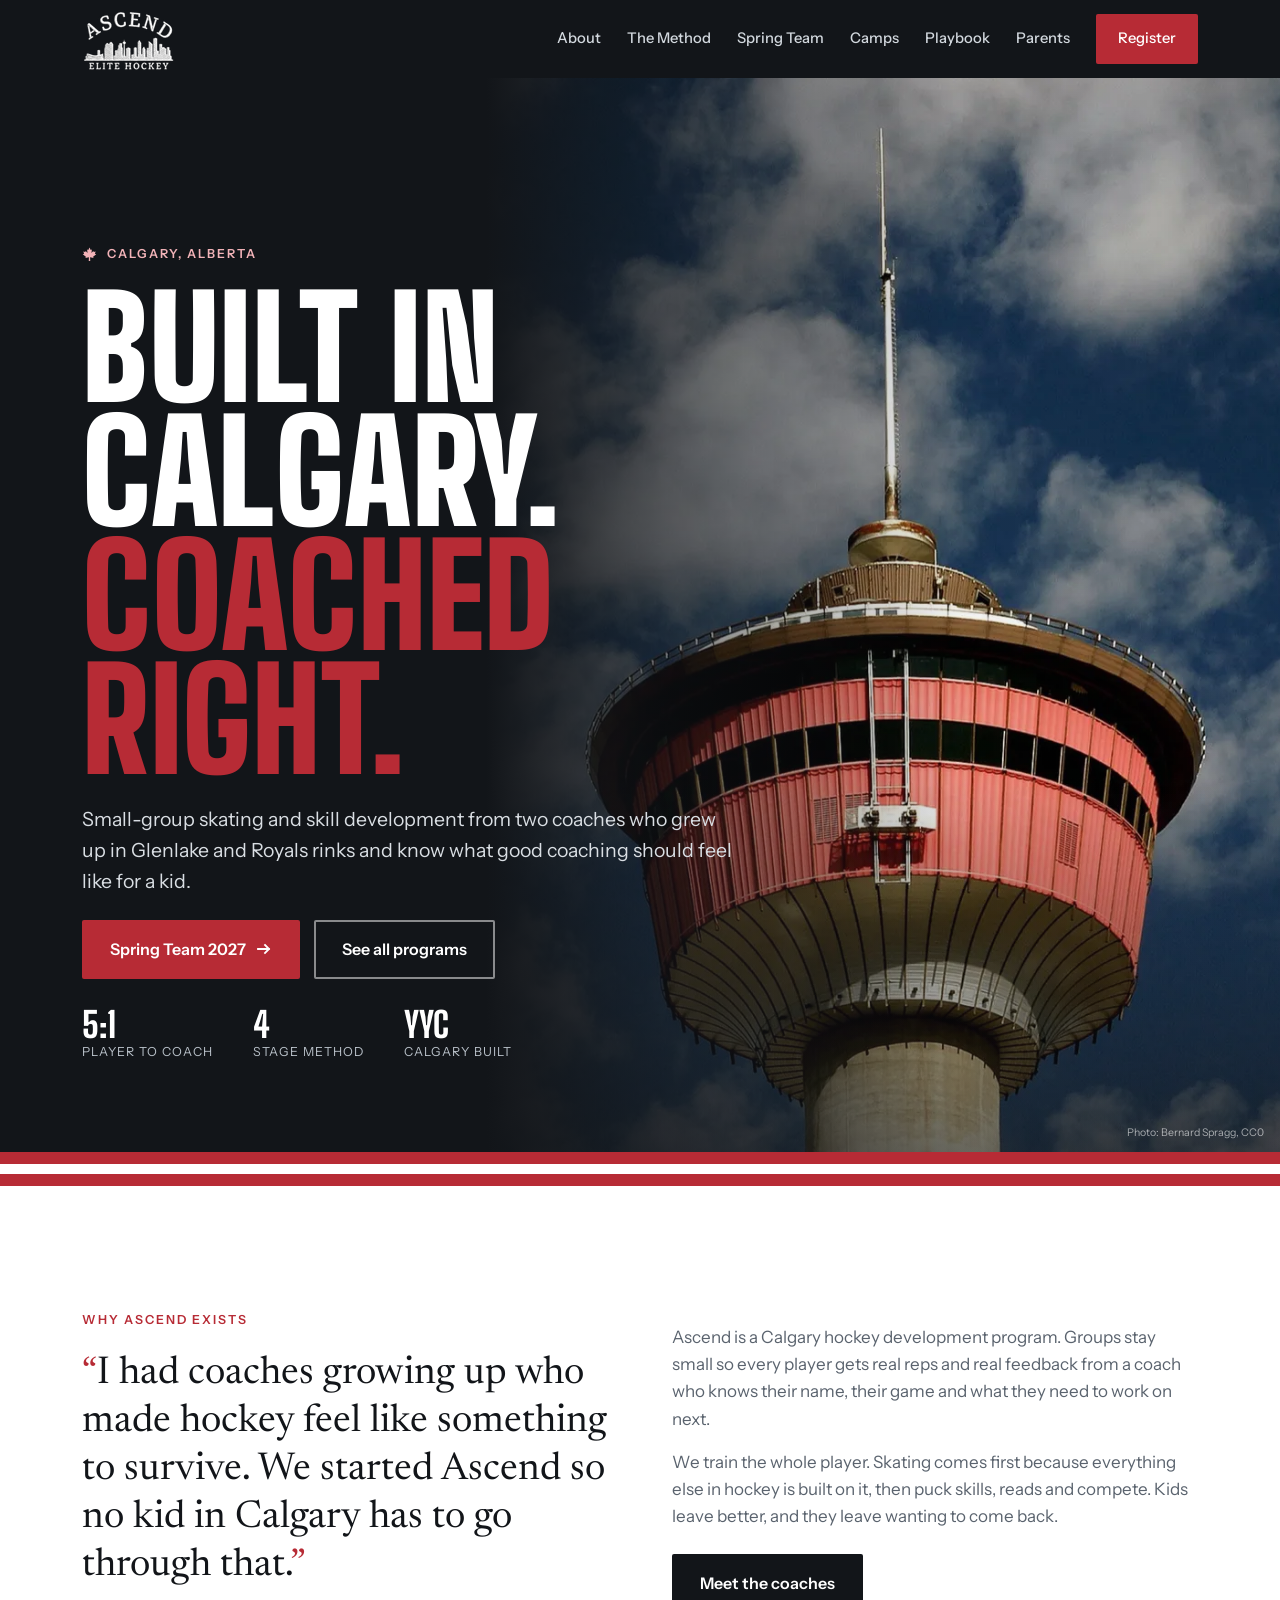
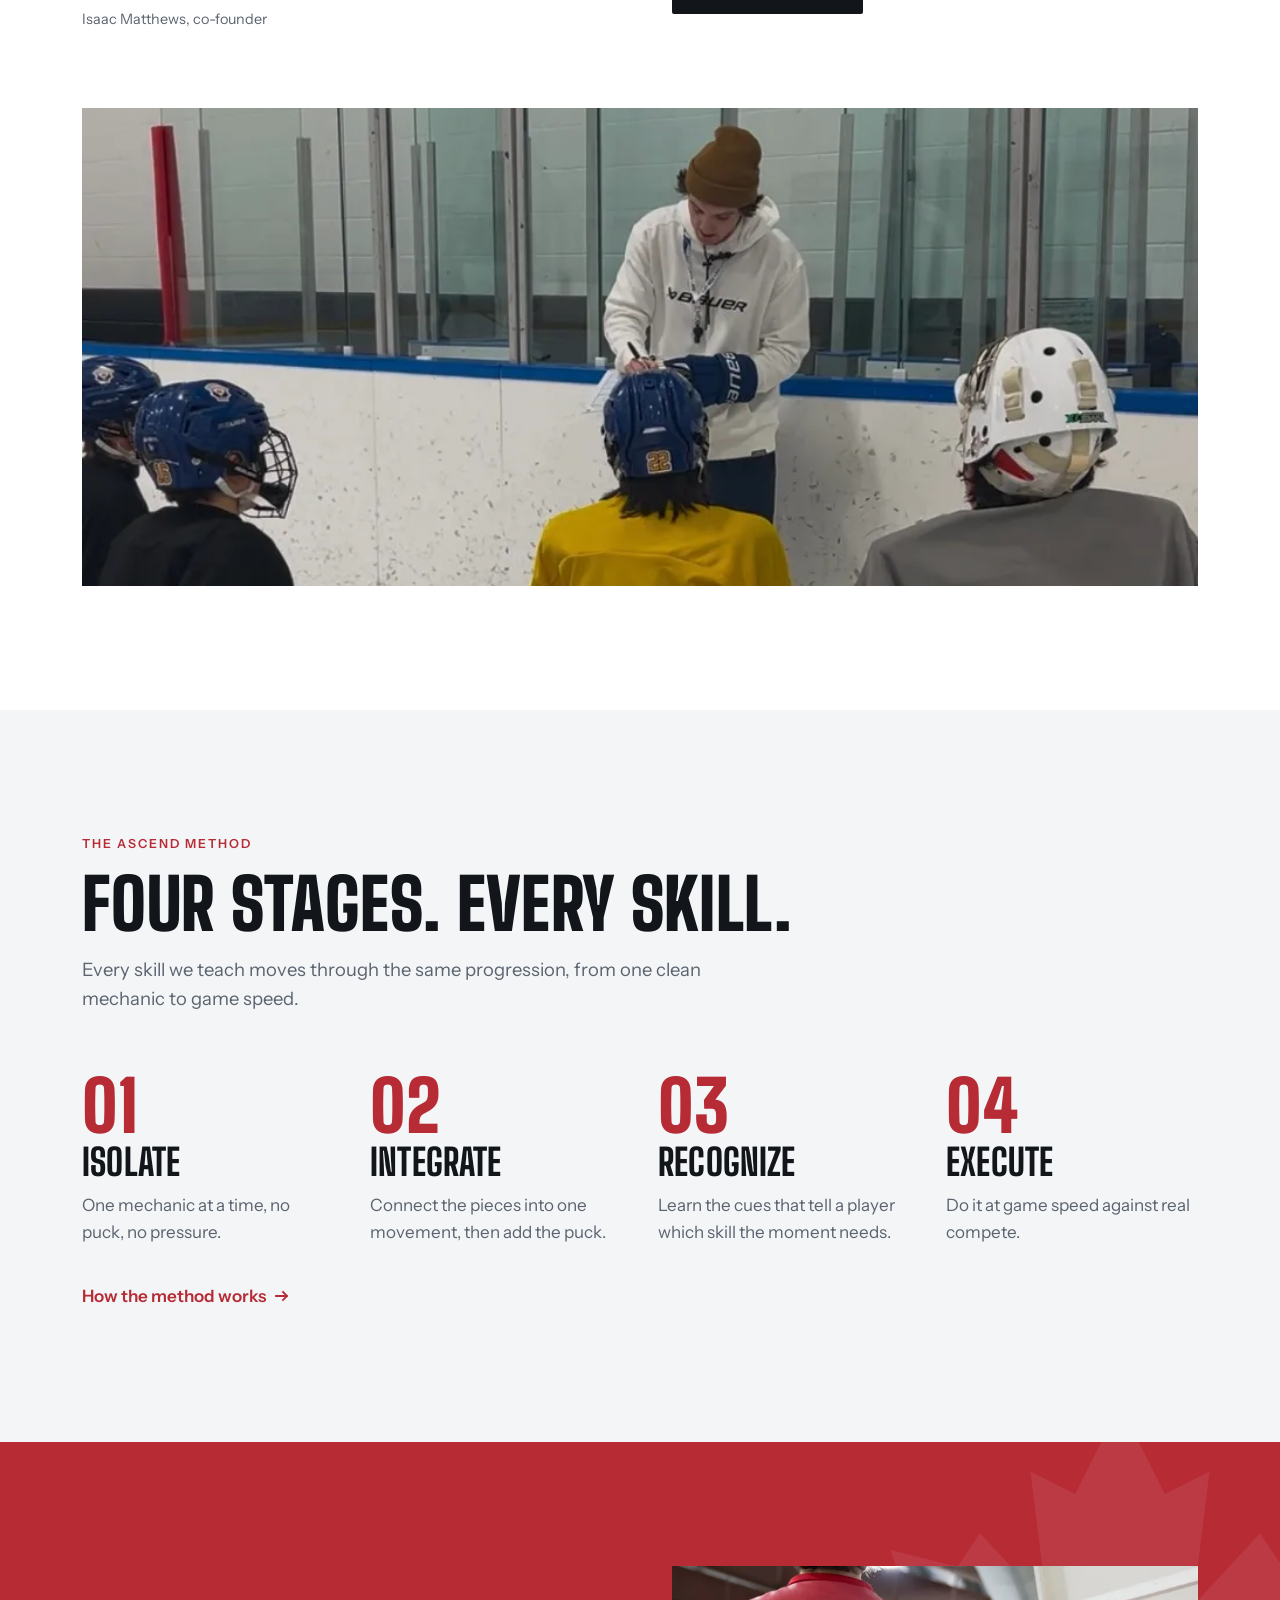
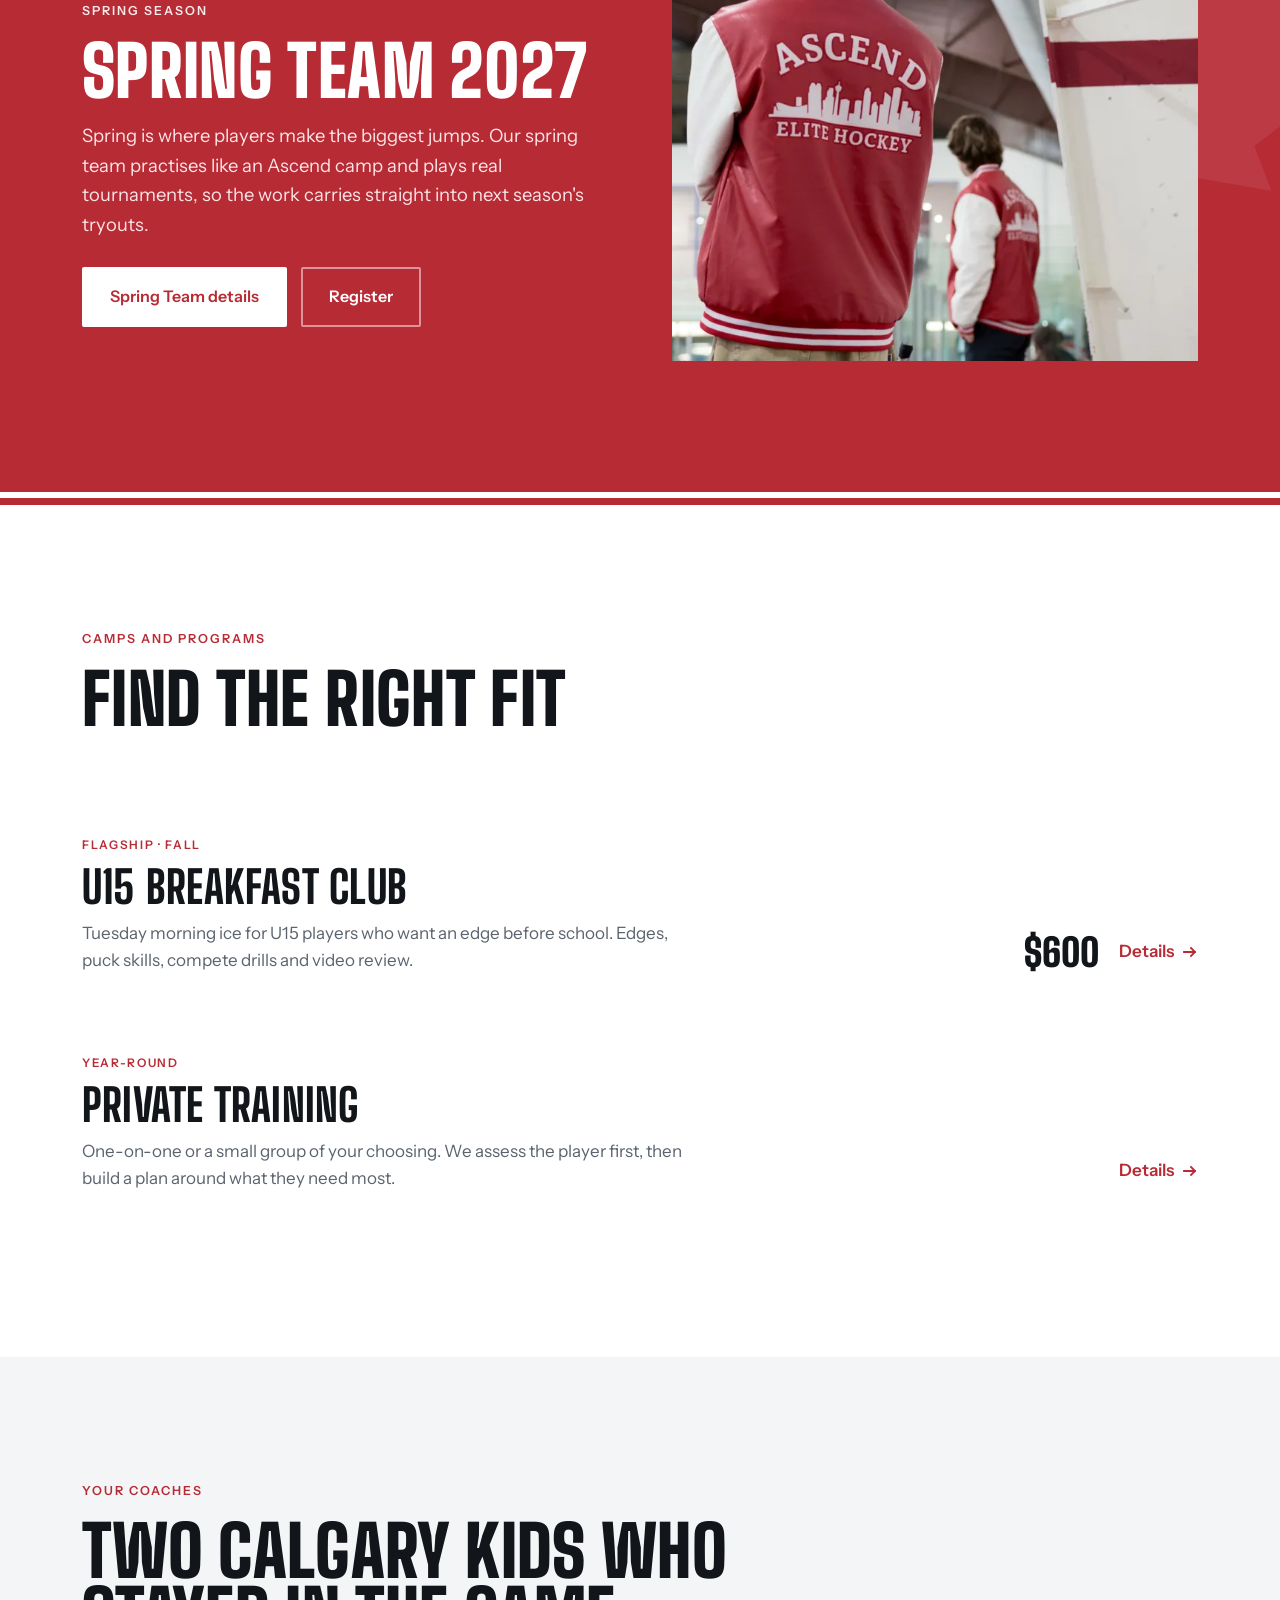
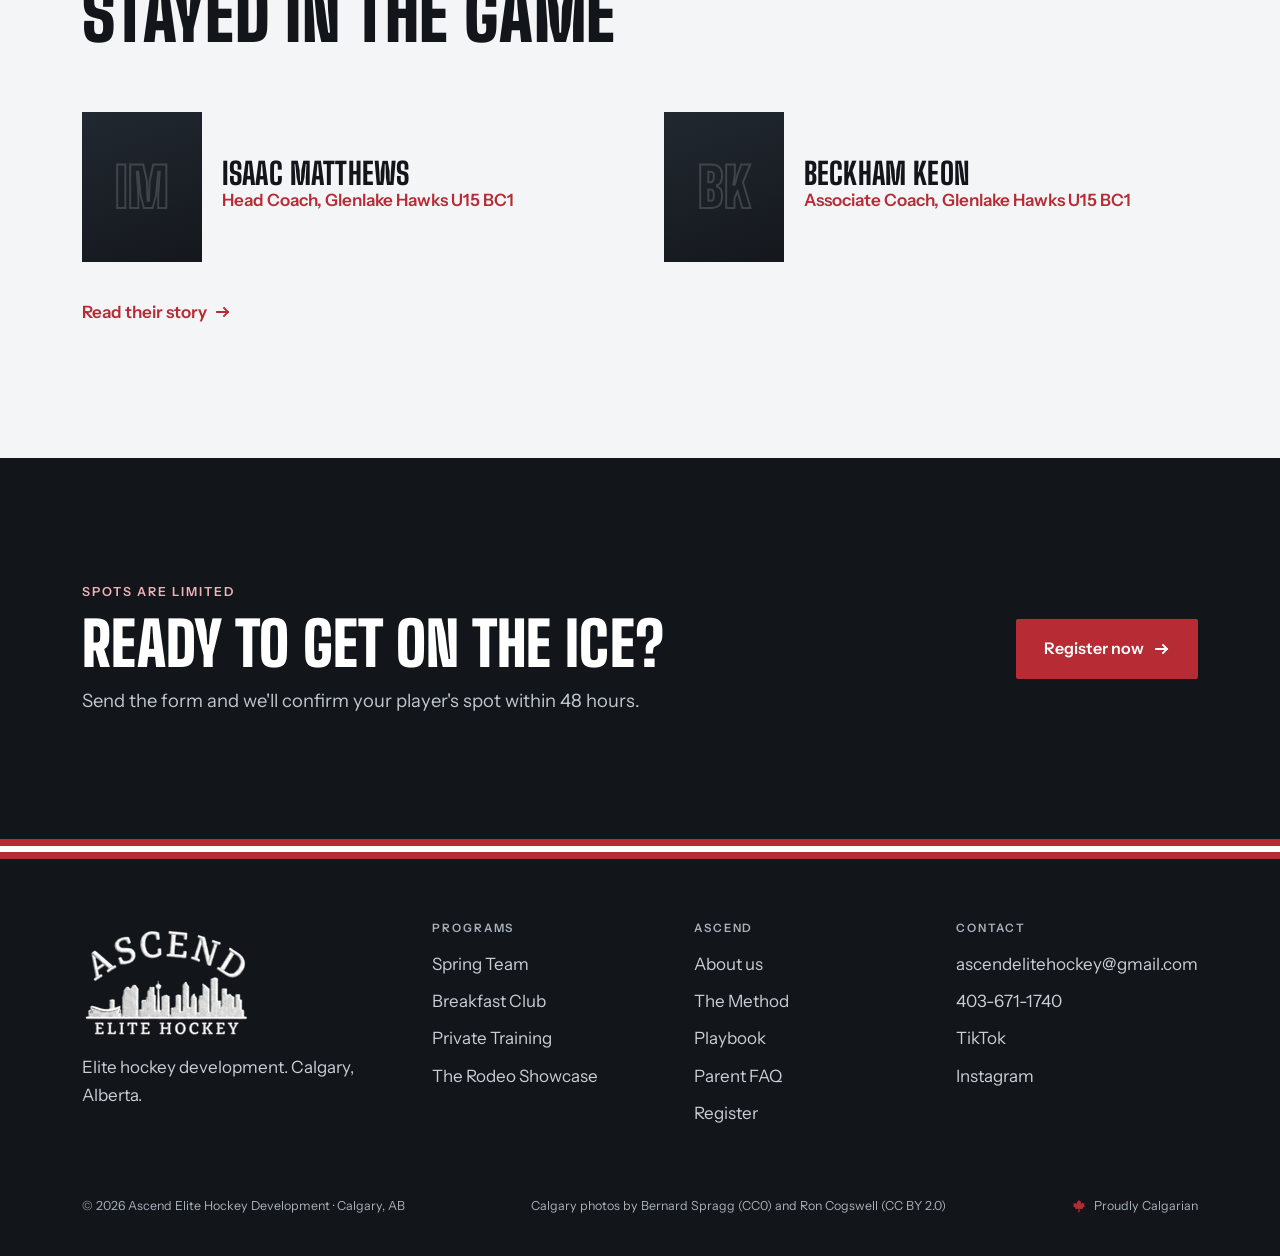
==== commit 681e4aab: "Update Ascend website 2026-11-26" ====
--- a/index.html
+++ b/index.html
@@ -1 +1 @@
-<!DOCTYPE html><html lang="en-CA"> <head><meta charset="utf-8"><meta name="viewport" content="width=device-width, initial-scale=1, viewport-fit=cover"><title>Ascend Elite Hockey | Calgary Hockey Development</title><meta name="description" content="Small-group skating and skill development for hockey players in Calgary. Spring Teams, camps and private training from Ascend Elite Hockey."><link rel="canonical" href="https://ascendelitehockey.com/"><link rel="icon" href="/favicon.svg" type="image/svg+xml"><meta property="og:title" content="Ascend Elite Hockey | Calgary Hockey Development"><meta property="og:description" content="Small-group skating and skill development for hockey players in Calgary. Spring Teams, camps and private training from Ascend Elite Hockey."><meta property="og:type" content="website"><meta property="og:url" content="https://ascendelitehockey.com/"><meta property="og:image" content="https://ascendelitehockey.com/_astro/calgary-tower.C2OtXvkH_xg0mU.jpg"><meta name="theme-color" content="#121519"><link rel="preconnect" href="https://fonts.googleapis.com"><link rel="preconnect" href="https://fonts.gstatic.com" crossorigin><link rel="stylesheet" href="https://fonts.googleapis.com/css2?family=Big+Shoulders+Display:wght@600;800;900&family=Instrument+Sans:wght@400;500;600;700&family=Newsreader:ital,opsz,wght@0,6..72,400;1,6..72,400&display=swap"><link rel="stylesheet" href="/_astro/about.Ddui729V.css"></head> <body> <a class="skip" href="#main">Skip to content</a> <header class="nav"> <div class="wrap nav-in"> <a class="logo" href="/" aria-label="Ascend Elite Hockey, home"> <img src="/_astro/logo-white.DTR85qms_1UBpj7.webp" srcset="/_astro/logo-white.DTR85qms_1UBpj7.webp 1x, /_astro/logo-white.DTR85qms_1Vk6Gi.webp 2x" alt="Ascend Elite Hockey" loading="eager" decoding="async" fetchpriority="auto" width="94" height="62"> </a> <nav class="links" aria-label="Main"> <a href="/about">About</a><a href="/method">The Method</a><a href="/spring-teams">Spring Teams</a><a href="/camps">Camps</a><a href="/playbook">Playbook</a><a href="/parents">Parents</a> <a class="btn btn-red" href="/register">Register</a> </nav> <button class="menu-btn" id="menuBtn" type="button" aria-expanded="false" aria-controls="mobileMenu" aria-label="Open menu"> <svg width="26" height="26" viewBox="0 0 26 26" aria-hidden="true"><path d="M3 7h20M3 13h20M3 19h20" stroke="currentColor" stroke-width="2"></path></svg> </button> </div> <nav class="wrap mobile-menu" id="mobileMenu" aria-label="Mobile" hidden> <a href="/" aria-current="page">Home</a> <a href="/about">About</a><a href="/method">The Method</a><a href="/spring-teams">Spring Teams</a><a href="/camps">Camps</a><a href="/playbook">Playbook</a><a href="/parents">Parents</a> <a href="/register">Register</a> </nav> </header> <main id="main">  <section class="photo-head home-hero" aria-labelledby="pageTitle"> <img src="/_astro/calgary-tower.C2OtXvkH_Z1vh9Sj.webp" srcset="/_astro/calgary-tower.C2OtXvkH_Z8F8tG.webp 640w, /_astro/calgary-tower.C2OtXvkH_ouMP.webp 1024w, /_astro/calgary-tower.C2OtXvkH_Z1NhDrE.webp 1600w" alt="The red and white pod of the Calgary Tower against white clouds" style="object-position:center 35%" sizes="100vw" loading="eager" fetchpriority="high" decoding="async" width="1800" height="1323" class="bg"> <div class="wrap in"> <p class="eyebrow"><svg class="i-leaf" viewBox="0 0 100 100" aria-hidden="true"><path d="M50 4 58 20 66 16 63 40 75 27 79 33 91 30 86 45 95 49 74 65 77 73 54 69 55 94 45 94 46 69 23 73 26 65 5 49 14 45 9 30 21 33 25 27 37 40 34 16 42 20Z"></path></svg>Calgary, Alberta</p> <h1 id="pageTitle">Built in Calgary. <em>Coached right.</em></h1> <p class="sub">Small-group skating and skill development from two coaches who grew up in Glenlake and Royals rinks and know what good coaching should feel like for a kid.</p>  <div class="btns"> <a class="btn btn-red" href="/spring-teams">Spring Teams 2027 <svg class="arrow" viewBox="0 0 16 16" aria-hidden="true"><path d="M2 8h11M9 4l4 4-4 4" fill="none" stroke="currentColor" stroke-width="1.8" stroke-linecap="square"></path></svg></a> <a class="btn btn-ghost" href="/camps">See all programs</a> </div> <div class="facts" aria-label="Quick facts"> <div><b>5:1</b><span>Player to coach</span></div> <div><b>4</b><span>Stage method</span></div> <div><b>YYC</b><span>Calgary built</span></div> </div>  </div> <span class="credit">Photo: Bernard Spragg, CC0</span> </section> <div class="hem" aria-hidden="true"></div> <section class="band story"> <div class="wrap split"> <div> <p class="eyebrow">Why Ascend exists</p> <blockquote style="margin-top:20px"><p>I had coaches growing up who made hockey feel like something to survive. We started Ascend so no kid in Calgary has to go through that.</p><cite>Isaac Matthews, co-founder</cite></blockquote> </div> <div class="copy"> <p>Ascend is a Calgary hockey development program. Groups stay small so every player gets real reps and real feedback from a coach who knows their name, their game and what they need to work on next.</p> <p>We train the whole player. Skating comes first because everything else in hockey is built on it, then puck skills, reads and compete. Kids leave better, and they leave wanting to come back.</p> <div class="btns" style="margin-top:8px"><a class="btn btn-ink" href="/about">Meet the coaches</a></div> </div> </div> <div class="wrap" style="margin-top:clamp(48px,7vw,80px)"> <div class="img-frame wide"> <img src="/_astro/coaching-boards.BbZIvPzF_ZcGyuM.webp" srcset="/_astro/coaching-boards.BbZIvPzF_ZtrA60.webp 640w, /_astro/coaching-boards.BbZIvPzF_ZcGyuM.webp 954w" alt="An Ascend coach at the boards going over a drill with a group of players" sizes="(min-width: 1180px) 1116px, 100vw" loading="lazy" decoding="async" fetchpriority="auto" width="954" height="552"> </div> </div> </section> <section class="band band-ice"> <div class="wrap"> <div class="head"> <p class="eyebrow">The Ascend Method</p> <h2>Four stages. Every skill.</h2> <p class="lede">Every skill we teach moves through the same progression, from one clean mechanic to game speed.</p> </div> <div class="stages"> <div class="stage"><span class="num">01</span><h3>Isolate</h3><p>One mechanic at a time, no puck, no pressure.</p></div> <div class="stage"><span class="num">02</span><h3>Integrate</h3><p>Connect the pieces into one movement, then add the puck.</p></div> <div class="stage"><span class="num">03</span><h3>Recognize</h3><p>Learn the cues that tell a player which skill the moment needs.</p></div> <div class="stage"><span class="num">04</span><h3>Execute</h3><p>Do it at game speed against real compete.</p></div> </div> <a class="more" href="/method" style="margin-top:28px">How the method works <svg class="arrow" viewBox="0 0 16 16" aria-hidden="true"><path d="M2 8h11M9 4l4 4-4 4" fill="none" stroke="currentColor" stroke-width="1.8" stroke-linecap="square"></path></svg></a> </div> </section> <section class="band spring"> <svg class="leaf-bg" viewBox="0 0 100 100" aria-hidden="true"><path d="M50 4 58 20 66 16 63 40 75 27 79 33 91 30 86 45 95 49 74 65 77 73 54 69 55 94 45 94 46 69 23 73 26 65 5 49 14 45 9 30 21 33 25 27 37 40 34 16 42 20Z"></path></svg> <div class="wrap split"> <div class="head" style="margin-bottom:0"> <p class="eyebrow">Spring season</p> <h2>Spring Teams 2027</h2> <p class="lede">Spring is where players make the biggest jumps. Our teams practise like an Ascend camp and play real tournaments, so the work carries straight into next season's tryouts.</p> <div class="btns" style="margin-top:10px"> <a class="btn btn-white" href="/spring-teams">Spring Teams details</a> <a class="btn btn-ghost" href="/register?program=spring">Register</a> </div> </div> <div class="img-frame"> <img src="/_astro/spring-jersey.D5yraIPl_2ukQV8.webp" srcset="/_astro/spring-jersey.D5yraIPl_12RWIu.webp 480w, /_astro/spring-jersey.D5yraIPl_ZBnrza.webp 800w, /_astro/spring-jersey.D5yraIPl_ZMJMbG.webp 1200w" alt="An Ascend player in the red Ascend Elite Hockey jersey" sizes="(min-width: 900px) 45vw, 100vw" loading="lazy" decoding="async" fetchpriority="auto" width="2000" height="1333"> </div> </div> </section> <div class="hem thin" aria-hidden="true"></div> <section class="band"> <div class="wrap"> <div class="head"><p class="eyebrow">Camps and programs</p><h2>Find the right fit</h2></div> <article class="prog"> <div class="body"><span class="tag">Flagship · Fall</span><h3>U15 Breakfast Club</h3><p>Tuesday morning ice for U15 players who want an edge before school. Edges, puck skills, compete drills and video review.</p></div> <div class="prog-side"> <span class="price">$600</span> <a class="more" href="/camps">Details <svg class="arrow" viewBox="0 0 16 16" aria-hidden="true"><path d="M2 8h11M9 4l4 4-4 4" fill="none" stroke="currentColor" stroke-width="1.8" stroke-linecap="square"></path></svg></a> </div> </article><article class="prog"> <div class="body"><span class="tag">Specialty</span><h3>Goalie Camp</h3><p>Dedicated goalie coaching for all levels. Technical work on movement and positioning, then live shots and compete.</p></div> <div class="prog-side">  <a class="more" href="/camps">Details <svg class="arrow" viewBox="0 0 16 16" aria-hidden="true"><path d="M2 8h11M9 4l4 4-4 4" fill="none" stroke="currentColor" stroke-width="1.8" stroke-linecap="square"></path></svg></a> </div> </article><article class="prog"> <div class="body"><span class="tag">Year-round</span><h3>Private Training</h3><p>One-on-one or a small group of your choosing. We assess the player first, then build a plan around what they need most.</p></div> <div class="prog-side">  <a class="more" href="/camps">Details <svg class="arrow" viewBox="0 0 16 16" aria-hidden="true"><path d="M2 8h11M9 4l4 4-4 4" fill="none" stroke="currentColor" stroke-width="1.8" stroke-linecap="square"></path></svg></a> </div> </article> </div> </section> <section class="band band-ice"> <div class="wrap"> <div class="head"><p class="eyebrow">Your coaches</p><h2>Two Calgary kids who stayed in the game</h2></div> <div class="coaches"> <div class="coach mini"><div class="ph">  <span class="init" aria-hidden="true">IM</span>  </div><div><h3>Isaac Matthews</h3><p class="role">Head Coach, Glenlake Hawks U15 BC1</p></div></div> <div class="coach mini"><div class="ph">  <span class="init" aria-hidden="true">BK</span>  </div><div><h3>Beckham Keon</h3><p class="role">Associate Coach, Glenlake Hawks U15 BC1</p></div></div> </div> <a class="more" href="/about" style="margin-top:28px">Read their story <svg class="arrow" viewBox="0 0 16 16" aria-hidden="true"><path d="M2 8h11M9 4l4 4-4 4" fill="none" stroke="currentColor" stroke-width="1.8" stroke-linecap="square"></path></svg></a> </div> </section> <section class="band dark"> <div class="wrap cta-band"> <div><p class="eyebrow">Spots are limited</p><h2>Ready to get on the ice?</h2><p class="lede">Send the form and we'll confirm your player's spot within 48 hours.</p></div> <a class="btn btn-red" href="/register">Register now <svg class="arrow" viewBox="0 0 16 16" aria-hidden="true"><path d="M2 8h11M9 4l4 4-4 4" fill="none" stroke="currentColor" stroke-width="1.8" stroke-linecap="square"></path></svg></a> </div> </section>  </main> <footer> <div class="hem thin" aria-hidden="true"></div> <div class="wrap foot"> <div class="brand"> <img src="/_astro/logo-white.DTR85qms_1uRujQ.webp" srcset="/_astro/logo-white.DTR85qms_1uRujQ.webp 1x, /_astro/logo-white.DTR85qms_Znywdh.webp 2x" alt="Ascend Elite Hockey" loading="lazy" decoding="async" fetchpriority="auto" width="170" height="113"> <p style="max-width:34ch">Elite hockey development. Calgary, Alberta.</p> </div> <div> <h2>Programs</h2> <a href="/spring-teams">Spring Teams</a> <a href="/camps">Breakfast Club</a> <a href="/camps">Goalie Camp</a> <a href="/camps">Private Training</a> <a href="https://matthews04isaac.github.io/therodeoyyc/" target="_blank" rel="noopener">The Rodeo Showcase</a> </div> <div> <h2>Ascend</h2> <a href="/about">About us</a> <a href="/method">The Method</a> <a href="/playbook">Playbook</a> <a href="/parents">Parent FAQ</a> <a href="/register">Register</a> </div> <div> <h2>Contact</h2> <a href="mailto:ascendelitehockey@gmail.com">ascendelitehockey@gmail.com</a> <a href="tel:4036711740">403-671-1740</a> <a href="https://www.tiktok.com/@ascendhockeydevelopment" target="_blank" rel="noopener">TikTok</a>  </div> </div> <div class="wrap legal"> <span>© 2026 Ascend Elite Hockey Development · Calgary, AB</span> <span>Calgary photos by Bernard Spragg (CC0) and Ron Cogswell (CC BY 2.0)</span> <span class="leaf"><svg class viewBox="0 0 100 100" aria-hidden="true"><path d="M50 4 58 20 66 16 63 40 75 27 79 33 91 30 86 45 95 49 74 65 77 73 54 69 55 94 45 94 46 69 23 73 26 65 5 49 14 45 9 30 21 33 25 27 37 40 34 16 42 20Z"></path></svg>Proudly Calgarian</span> </div> </footer> <script type="module">const t=document.getElementById("menuBtn"),n=document.getElementById("mobileMenu");t?.addEventListener("click",()=>{const e=n.hidden;n.hidden=!e,t.setAttribute("aria-expanded",String(e)),t.setAttribute("aria-label",e?"Close menu":"Open menu")});document.addEventListener("keydown",e=>{e.key==="Escape"&&n&&!n.hidden&&(n.hidden=!0,t?.setAttribute("aria-expanded","false"),t?.focus())});</script> </body> </html>+<!DOCTYPE html><html lang="en-CA"> <head><meta charset="utf-8"><meta name="viewport" content="width=device-width, initial-scale=1, viewport-fit=cover"><title>Ascend Elite Hockey | Calgary Hockey Development</title><meta name="description" content="Small-group skating and skill development for hockey players in Calgary. Spring Team, camps and private training from Ascend Elite Hockey."><link rel="canonical" href="https://ascendelitehockey.com/"><link rel="icon" href="/favicon.svg" type="image/svg+xml"><meta property="og:title" content="Ascend Elite Hockey | Calgary Hockey Development"><meta property="og:description" content="Small-group skating and skill development for hockey players in Calgary. Spring Team, camps and private training from Ascend Elite Hockey."><meta property="og:type" content="website"><meta property="og:url" content="https://ascendelitehockey.com/"><meta property="og:image" content="https://ascendelitehockey.com/_astro/calgary-tower.C2OtXvkH_xg0mU.jpg"><meta name="theme-color" content="#121519"><link rel="preconnect" href="https://fonts.googleapis.com"><link rel="preconnect" href="https://fonts.gstatic.com" crossorigin><link rel="stylesheet" href="https://fonts.googleapis.com/css2?family=Big+Shoulders+Display:wght@600;800;900&family=Instrument+Sans:wght@400;500;600;700&family=Newsreader:ital,opsz,wght@0,6..72,400;1,6..72,400&display=swap"><link rel="stylesheet" href="/_astro/about.CLx6fJwp.css"></head> <body> <a class="skip" href="#main">Skip to content</a> <header class="nav"> <div class="wrap nav-in"> <a class="logo" href="/" aria-label="Ascend Elite Hockey, home"> <img src="/_astro/logo-white.DTR85qms_1UBpj7.webp" srcset="/_astro/logo-white.DTR85qms_1UBpj7.webp 1x, /_astro/logo-white.DTR85qms_1Vk6Gi.webp 2x" alt="Ascend Elite Hockey" loading="eager" decoding="async" fetchpriority="auto" width="94" height="62"> </a> <nav class="links" aria-label="Main"> <a href="/about">About</a><a href="/method">The Method</a><a href="/spring-teams">Spring Team</a><a href="/camps">Camps</a><a href="/playbook">Playbook</a><a href="/parents">Parents</a> <a class="btn btn-red" href="/register">Register</a> </nav> <button class="menu-btn" id="menuBtn" type="button" aria-expanded="false" aria-controls="mobileMenu" aria-label="Open menu"> <svg width="26" height="26" viewBox="0 0 26 26" aria-hidden="true"><path d="M3 7h20M3 13h20M3 19h20" stroke="currentColor" stroke-width="2"></path></svg> </button> </div> <nav class="wrap mobile-menu" id="mobileMenu" aria-label="Mobile" hidden> <a href="/" aria-current="page">Home</a> <a href="/about">About</a><a href="/method">The Method</a><a href="/spring-teams">Spring Team</a><a href="/camps">Camps</a><a href="/playbook">Playbook</a><a href="/parents">Parents</a> <a href="/register">Register</a> </nav> </header> <main id="main">  <section class="photo-head home-hero" aria-labelledby="pageTitle"> <img src="/_astro/calgary-tower.C2OtXvkH_Z1vh9Sj.webp" srcset="/_astro/calgary-tower.C2OtXvkH_Z8F8tG.webp 640w, /_astro/calgary-tower.C2OtXvkH_ouMP.webp 1024w, /_astro/calgary-tower.C2OtXvkH_Z1NhDrE.webp 1600w" alt="The red and white pod of the Calgary Tower against white clouds" style="object-position:center 35%" sizes="100vw" loading="eager" fetchpriority="high" decoding="async" width="1800" height="1323" class="bg"> <div class="wrap in"> <p class="eyebrow"><svg class="i-leaf" viewBox="0 0 100 100" aria-hidden="true"><path d="M50 4 58 20 66 16 63 40 75 27 79 33 91 30 86 45 95 49 74 65 77 73 54 69 55 94 45 94 46 69 23 73 26 65 5 49 14 45 9 30 21 33 25 27 37 40 34 16 42 20Z"></path></svg>Calgary, Alberta</p> <h1 id="pageTitle">Built in Calgary. <em>Coached right.</em></h1> <p class="sub">Small-group skating and skill development from two coaches who grew up in Glenlake and Royals rinks and know what good coaching should feel like for a kid.</p>  <div class="btns"> <a class="btn btn-red" href="/spring-teams">Spring Team 2027 <svg class="arrow" viewBox="0 0 16 16" aria-hidden="true"><path d="M2 8h11M9 4l4 4-4 4" fill="none" stroke="currentColor" stroke-width="1.8" stroke-linecap="square"></path></svg></a> <a class="btn btn-ghost" href="/camps">See all programs</a> </div> <div class="facts" aria-label="Quick facts"> <div><b>5:1</b><span>Player to coach</span></div> <div><b>4</b><span>Stage method</span></div> <div><b>YYC</b><span>Calgary built</span></div> </div>  </div> <span class="credit">Photo: Bernard Spragg, CC0</span> </section> <div class="hem" aria-hidden="true"></div> <section class="band story"> <div class="wrap split"> <div> <p class="eyebrow">Why Ascend exists</p> <blockquote style="margin-top:20px"><p>I had coaches growing up who made hockey feel like something to survive. We started Ascend so no kid in Calgary has to go through that.</p><cite>Isaac Matthews, co-founder</cite></blockquote> </div> <div class="copy"> <p>Ascend is a Calgary hockey development program. Groups stay small so every player gets real reps and real feedback from a coach who knows their name, their game and what they need to work on next.</p> <p>We train the whole player. Skating comes first because everything else in hockey is built on it, then puck skills, reads and compete. Kids leave better, and they leave wanting to come back.</p> <div class="btns" style="margin-top:8px"><a class="btn btn-ink" href="/about">Meet the coaches</a></div> </div> </div> <div class="wrap" style="margin-top:clamp(48px,7vw,80px)"> <div class="img-frame wide"> <img src="/_astro/coaching-boards.BbZIvPzF_ZcGyuM.webp" srcset="/_astro/coaching-boards.BbZIvPzF_ZtrA60.webp 640w, /_astro/coaching-boards.BbZIvPzF_ZcGyuM.webp 954w" alt="An Ascend coach at the boards going over a drill with a group of players" sizes="(min-width: 1180px) 1116px, 100vw" loading="lazy" decoding="async" fetchpriority="auto" width="954" height="552"> </div> </div> </section> <section class="band band-ice"> <div class="wrap"> <div class="head"> <p class="eyebrow">The Ascend Method</p> <h2>Four stages. Every skill.</h2> <p class="lede">Every skill we teach moves through the same progression, from one clean mechanic to game speed.</p> </div> <div class="stages"> <div class="stage"><span class="num">01</span><h3>Isolate</h3><p>One mechanic at a time, no puck, no pressure.</p></div> <div class="stage"><span class="num">02</span><h3>Integrate</h3><p>Connect the pieces into one movement, then add the puck.</p></div> <div class="stage"><span class="num">03</span><h3>Recognize</h3><p>Learn the cues that tell a player which skill the moment needs.</p></div> <div class="stage"><span class="num">04</span><h3>Execute</h3><p>Do it at game speed against real compete.</p></div> </div> <a class="more" href="/method" style="margin-top:28px">How the method works <svg class="arrow" viewBox="0 0 16 16" aria-hidden="true"><path d="M2 8h11M9 4l4 4-4 4" fill="none" stroke="currentColor" stroke-width="1.8" stroke-linecap="square"></path></svg></a> </div> </section> <section class="band spring"> <svg class="leaf-bg" viewBox="0 0 100 100" aria-hidden="true"><path d="M50 4 58 20 66 16 63 40 75 27 79 33 91 30 86 45 95 49 74 65 77 73 54 69 55 94 45 94 46 69 23 73 26 65 5 49 14 45 9 30 21 33 25 27 37 40 34 16 42 20Z"></path></svg> <div class="wrap split"> <div class="head" style="margin-bottom:0"> <p class="eyebrow">Spring season</p> <h2>Spring Team 2027</h2> <p class="lede">Spring is where players make the biggest jumps. Our spring team practises like an Ascend camp and plays real tournaments, so the work carries straight into next season's tryouts.</p> <div class="btns" style="margin-top:10px"> <a class="btn btn-white" href="/spring-teams">Spring Team details</a> <a class="btn btn-ghost" href="/register?program=spring">Register</a> </div> </div> <div class="img-frame"> <img src="/_astro/spring-jersey.D5yraIPl_2ukQV8.webp" srcset="/_astro/spring-jersey.D5yraIPl_12RWIu.webp 480w, /_astro/spring-jersey.D5yraIPl_ZBnrza.webp 800w, /_astro/spring-jersey.D5yraIPl_ZMJMbG.webp 1200w" alt="An Ascend player in the red Ascend Elite Hockey jersey" sizes="(min-width: 900px) 45vw, 100vw" loading="lazy" decoding="async" fetchpriority="auto" width="2000" height="1333"> </div> </div> </section> <div class="hem thin" aria-hidden="true"></div> <section class="band"> <div class="wrap"> <div class="head"><p class="eyebrow">Camps and programs</p><h2>Find the right fit</h2></div> <article class="prog"> <div class="body"><span class="tag">Flagship · Fall</span><h3>U15 Breakfast Club</h3><p>Tuesday morning ice for U15 players who want an edge before school. Edges, puck skills, compete drills and video review.</p></div> <div class="prog-side"> <span class="price">$600</span> <a class="more" href="/camps">Details <svg class="arrow" viewBox="0 0 16 16" aria-hidden="true"><path d="M2 8h11M9 4l4 4-4 4" fill="none" stroke="currentColor" stroke-width="1.8" stroke-linecap="square"></path></svg></a> </div> </article><article class="prog"> <div class="body"><span class="tag">Year-round</span><h3>Private Training</h3><p>One-on-one or a small group of your choosing. We assess the player first, then build a plan around what they need most.</p></div> <div class="prog-side">  <a class="more" href="/camps">Details <svg class="arrow" viewBox="0 0 16 16" aria-hidden="true"><path d="M2 8h11M9 4l4 4-4 4" fill="none" stroke="currentColor" stroke-width="1.8" stroke-linecap="square"></path></svg></a> </div> </article> </div> </section> <section class="band band-ice"> <div class="wrap"> <div class="head"><p class="eyebrow">Your coaches</p><h2>Two Calgary kids who stayed in the game</h2></div> <div class="coaches"> <div class="coach mini"><div class="ph">  <span class="init" aria-hidden="true">IM</span>  </div><div><h3>Isaac Matthews</h3><p class="role">Head Coach, Glenlake Hawks U15 BC1</p></div></div> <div class="coach mini"><div class="ph">  <span class="init" aria-hidden="true">BK</span>  </div><div><h3>Beckham Keon</h3><p class="role">Associate Coach, Glenlake Hawks U15 BC1</p></div></div> </div> <a class="more" href="/about" style="margin-top:28px">Read their story <svg class="arrow" viewBox="0 0 16 16" aria-hidden="true"><path d="M2 8h11M9 4l4 4-4 4" fill="none" stroke="currentColor" stroke-width="1.8" stroke-linecap="square"></path></svg></a> </div> </section> <section class="band dark"> <div class="wrap cta-band"> <div><p class="eyebrow">Spots are limited</p><h2>Ready to get on the ice?</h2><p class="lede">Send the form and we'll confirm your player's spot within 48 hours.</p></div> <a class="btn btn-red" href="/register">Register now <svg class="arrow" viewBox="0 0 16 16" aria-hidden="true"><path d="M2 8h11M9 4l4 4-4 4" fill="none" stroke="currentColor" stroke-width="1.8" stroke-linecap="square"></path></svg></a> </div> </section>  </main> <footer> <div class="hem thin" aria-hidden="true"></div> <div class="wrap foot"> <div class="brand"> <img src="/_astro/logo-white.DTR85qms_1uRujQ.webp" srcset="/_astro/logo-white.DTR85qms_1uRujQ.webp 1x, /_astro/logo-white.DTR85qms_Znywdh.webp 2x" alt="Ascend Elite Hockey" loading="lazy" decoding="async" fetchpriority="auto" width="170" height="113"> <p style="max-width:34ch">Elite hockey development. Calgary, Alberta.</p> </div> <div> <h2>Programs</h2> <a href="/spring-teams">Spring Team</a> <a href="/camps">Breakfast Club</a> <a href="/camps">Private Training</a> <a href="https://matthews04isaac.github.io/therodeoyyc/" target="_blank" rel="noopener">The Rodeo Showcase</a> </div> <div> <h2>Ascend</h2> <a href="/about">About us</a> <a href="/method">The Method</a> <a href="/playbook">Playbook</a> <a href="/parents">Parent FAQ</a> <a href="/register">Register</a> </div> <div> <h2>Contact</h2> <a href="mailto:ascendelitehockey@gmail.com">ascendelitehockey@gmail.com</a> <a href="tel:4036711740">403-671-1740</a> <a href="https://www.tiktok.com/@ascendhockeydevelopment" target="_blank" rel="noopener">TikTok</a> <a href="https://www.instagram.com/ascendhockeydevelopment/" target="_blank" rel="noopener">Instagram</a> </div> </div> <div class="wrap legal"> <span>© 2026 Ascend Elite Hockey Development · Calgary, AB</span> <span>Calgary photos by Bernard Spragg (CC0) and Ron Cogswell (CC BY 2.0)</span> <span class="leaf"><svg class viewBox="0 0 100 100" aria-hidden="true"><path d="M50 4 58 20 66 16 63 40 75 27 79 33 91 30 86 45 95 49 74 65 77 73 54 69 55 94 45 94 46 69 23 73 26 65 5 49 14 45 9 30 21 33 25 27 37 40 34 16 42 20Z"></path></svg>Proudly Calgarian</span> </div> </footer> <script type="module">const t=document.getElementById("menuBtn"),n=document.getElementById("mobileMenu");t?.addEventListener("click",()=>{const e=n.hidden;n.hidden=!e,t.setAttribute("aria-expanded",String(e)),t.setAttribute("aria-label",e?"Close menu":"Open menu")});document.addEventListener("keydown",e=>{e.key==="Escape"&&n&&!n.hidden&&(n.hidden=!0,t?.setAttribute("aria-expanded","false"),t?.focus())});</script> </body> </html>
--- a/_astro/about.CLx6fJwp.css
+++ b/_astro/about.CLx6fJwp.css
@@ -0,0 +1 @@
+:root{--red:#B72B35;--red-deep:#8F1F28;--white:#FFFFFF;--ice:#F3F5F7;--ink:#121519;--ink-2:#1D2228;--steel:#5A636E;--steel-light:#A9B1BA;--display:"Big Shoulders Display","Arial Narrow",Impact,sans-serif;--body:"Instrument Sans",system-ui,-apple-system,"Segoe UI",sans-serif;--serif:"Newsreader",Georgia,"Times New Roman",serif;--wrap:1180px;color-scheme:light}*{box-sizing:border-box}[hidden]{display:none!important}html{-webkit-text-size-adjust:100%}body{margin:0;background:var(--white);color:var(--ink);font-family:var(--body);font-size:17px;line-height:1.6;-webkit-font-smoothing:antialiased}img{max-width:100%;height:auto}a{color:inherit}:focus-visible{outline:3px solid var(--red);outline-offset:3px}@media(prefers-reduced-motion:reduce){*{animation:none!important;transition:none!important}}.skip{position:absolute;left:12px;top:-60px;z-index:100;background:var(--red);color:var(--white);padding:10px 16px;font-weight:600;text-decoration:none}.skip:focus{top:12px}.wrap{max-width:var(--wrap);margin:0 auto;padding-left:max(16px,env(safe-area-inset-left,0px));padding-right:max(16px,env(safe-area-inset-right,0px))}@media(min-width:700px){.wrap{padding-left:max(32px,env(safe-area-inset-left,0px));padding-right:max(32px,env(safe-area-inset-right,0px))}}h1,h2,h3{font-family:var(--display);font-weight:900;text-transform:uppercase;line-height:.92;letter-spacing:.005em;margin:0;text-wrap:balance}h2{font-size:clamp(2.5rem,5.6vw,4.4rem)}h3{font-size:1.9rem;font-weight:800}p{margin:0}.eyebrow{font-weight:600;font-size:.78rem;letter-spacing:.16em;text-transform:uppercase;color:var(--red);display:flex;align-items:center;gap:10px}.i-leaf{width:15px;height:15px;fill:currentColor;flex:none}.lede{font-size:1.15rem;max-width:58ch;color:var(--steel)}.tbc{display:inline-block;font-size:.66rem;font-weight:700;letter-spacing:.12em;text-transform:uppercase;color:var(--red);background:#b72b351a;padding:2px 7px;border-radius:3px;vertical-align:middle}.dark .tbc,.spring .tbc{color:var(--white);background:#ffffff2e}.btn{display:inline-flex;align-items:center;gap:.6em;font-family:var(--body);font-weight:600;font-size:1rem;text-decoration:none;padding:15px 26px;min-height:48px;border-radius:2px;border:2px solid transparent;cursor:pointer;transition:background .2s,color .2s,border-color .2s,transform .15s}.btn:active{transform:scale(.98)}.btn:disabled{opacity:.5;cursor:wait}.btn-red{background:var(--red);color:var(--white)}.btn-red:hover{background:var(--red-deep)}.btn-ghost{border-color:#ffffff80;color:var(--white)}.btn-ghost:hover{border-color:var(--white);background:#ffffff14}.btn-ink{background:var(--ink);color:var(--white)}.btn-ink:hover{background:var(--ink-2)}.btn-white{background:var(--white);color:var(--red)}.btn-white:hover{background:var(--ice)}.arrow{width:16px;height:16px}.btns{display:flex;flex-wrap:wrap;gap:14px}a.more{font-weight:600;color:var(--red);text-decoration:none;display:inline-flex;gap:8px;align-items:center;min-height:44px}a.more:hover{text-decoration:underline}.dark a.more{color:#f2b3b8}.hem{height:34px;background:linear-gradient(var(--red) 0 12px,var(--white) 12px 22px,var(--red) 22px 34px)}.hem.thin{height:20px;background:linear-gradient(var(--red) 0 7px,var(--white) 7px 13px,var(--red) 13px 20px)}body:before{content:"";position:fixed;inset:0 0 auto;height:env(safe-area-inset-top,0px);z-index:60;background:var(--ink)}.nav{position:sticky;top:env(safe-area-inset-top,0px);z-index:50;background:var(--ink);color:var(--white)}.nav-in{display:flex;align-items:center;justify-content:space-between;gap:20px;min-height:78px}.logo{display:block;line-height:0;padding:6px 0}.logo img{height:62px;width:auto;display:block}.links{display:none;gap:26px;align-items:center}.links a{text-decoration:none;font-size:.92rem;font-weight:500;color:#d2d8de;padding:10px 0;position:relative;transition:color .2s}.links a:hover,.links a[aria-current=page]{color:var(--white)}.links a[aria-current=page]:after{content:"";position:absolute;left:0;right:0;bottom:2px;height:3px;background:var(--red)}.links .btn{padding:11px 20px;min-height:44px;font-size:.92rem;color:var(--white)}.links .btn:after{display:none}.menu-btn{background:none;border:0;color:var(--white);width:48px;height:48px;display:grid;place-items:center;cursor:pointer}.mobile-menu{display:flex;flex-direction:column;padding-block:4px 22px}.mobile-menu a{text-decoration:none;padding:10px 0;font-family:var(--display);font-weight:800;font-size:1.7rem;text-transform:uppercase;color:var(--white)}.mobile-menu a[aria-current=page]{color:var(--red)}@media(min-width:1040px){.links{display:flex}.menu-btn,.mobile-menu{display:none!important}}.photo-head{position:relative;color:var(--white);background:var(--ink);isolation:isolate;overflow:hidden}.photo-head img.bg{position:absolute;inset:0;width:100%;height:100%;object-fit:cover;z-index:-2}.photo-head:before{content:"";position:absolute;inset:0;z-index:-1;background:linear-gradient(90deg,#0c0e11eb,#0c0e11b3 45%,#0c0e1140),linear-gradient(0deg,rgba(12,14,17,.75),transparent 45%)}@media(max-width:699px){.photo-head:before{background:linear-gradient(180deg,#0c0e118c,#0c0e11db 40%,#0c0e11e6)}}.photo-head .in{padding-block:clamp(72px,11vw,150px) clamp(48px,6vw,80px);display:grid;gap:22px}.photo-head .eyebrow{color:#f2b3b8}.photo-head h1{font-size:clamp(3rem,8vw,6.4rem);line-height:.88;max-width:13ch}.photo-head p.sub{font-size:clamp(1.05rem,1.6vw,1.22rem);color:#d9dee3;max-width:50ch}.credit{position:absolute;right:max(16px,env(safe-area-inset-right,0px));bottom:10px;font-size:.66rem;color:#fff9}@media(min-width:900px){.home-hero img.bg{left:auto;right:0;width:62%}.home-hero:before{background:linear-gradient(90deg,var(--ink) 0%,var(--ink) 38%,rgba(18,21,25,.55) 52%,rgba(18,21,25,.05) 75%),linear-gradient(0deg,rgba(12,14,17,.6),transparent 35%)}}.home-hero .in{padding-block:clamp(84px,13vw,180px) clamp(56px,7vw,96px)}.home-hero h1{font-size:clamp(3.6rem,11vw,9rem);max-width:11ch}.home-hero h1 em{font-style:normal;color:var(--red)}.facts{display:flex;flex-wrap:wrap;gap:12px 40px;padding-top:6px}.facts div{display:flex;flex-direction:column}.facts b{font-family:var(--display);font-weight:800;font-size:2.2rem;line-height:1}.facts span{font-size:.78rem;letter-spacing:.08em;text-transform:uppercase;color:#b9c1c9}.photo-head .in>*{animation:rise .6s cubic-bezier(.2,.7,.2,1) both}@keyframes rise{0%{transform:translateY(12px)}to{transform:none}}.band{padding-block:clamp(72px,10vw,124px)}.band-ice{background:var(--ice)}.dark{background:var(--ink);color:var(--white)}.dark .lede{color:#c0c7cf}.dark .eyebrow{color:#f2b3b8}.head{display:grid;gap:18px;margin-bottom:clamp(40px,6vw,64px)}.split{display:grid;gap:40px;align-items:center}@media(min-width:900px){.split{grid-template-columns:1fr 1fr;gap:64px}}.img-frame{position:relative;aspect-ratio:4/3;max-width:100%;overflow:hidden;background:var(--ink-2)}.img-frame img{position:absolute;inset:0;width:100%;height:100%;object-fit:cover}.img-frame .credit{right:10px}.img-frame.wide{aspect-ratio:16/9}.img-frame.tall{aspect-ratio:4/5}@media(min-width:900px){.img-frame.wide{aspect-ratio:21/9}}.story blockquote{margin:0;color:var(--ink);font-family:var(--serif);font-size:clamp(1.6rem,3.1vw,2.4rem);line-height:1.25;max-width:24ch}.story blockquote p:before{content:"“";color:var(--red)}.story blockquote p:after{content:"”";color:var(--red)}.story cite{display:block;margin-top:20px;font-family:var(--body);font-style:normal;font-size:.9rem;color:var(--steel)}.copy{display:grid;gap:16px;color:var(--steel);max-width:54ch}.stages{display:grid;gap:44px}.stage{display:grid;gap:12px;align-content:start}.num{font-family:var(--display);font-weight:900;font-size:4.4rem;line-height:.8;color:var(--red)}.stage h3{font-size:2.3rem}.stage p{color:var(--steel);max-width:36ch}.climb{display:block;width:100%;height:auto;margin-bottom:28px}@media(min-width:700px){.stages{grid-template-columns:repeat(2,1fr)}}@media(min-width:1100px){.stages{grid-template-columns:repeat(4,1fr);gap:36px}}.stage-detail{display:grid;gap:20px;padding-block:44px}.stage-detail .num{font-size:6rem}.stage-detail h3{font-size:clamp(2.6rem,5vw,3.6rem)}.stage-detail ul{margin:0;padding-left:1.1em;color:var(--steel);display:grid;gap:6px}@media(min-width:900px){.stage-detail{grid-template-columns:140px 1fr 1fr;gap:40px;align-items:start}}.spring{background:var(--red);color:var(--white);position:relative;overflow:hidden}.leaf-bg{position:absolute;right:-120px;top:-60px;width:560px;height:560px;fill:#ffffff12;pointer-events:none}.spring .eyebrow{color:var(--white);opacity:.9}.spring .lede{color:#fbe4e6}.spring .wrap{position:relative}.spring-grid{display:grid;gap:48px}.divs{display:grid;gap:28px}.div-row{display:grid;grid-template-columns:auto 1fr;gap:4px 22px;align-items:baseline}.div-row b{font-family:var(--display);font-weight:900;font-size:3.6rem;line-height:.85;grid-row:span 2}.div-row span{font-weight:600}.div-row small{font-size:.92rem;color:#fbe4e6}dl.facts-list{margin:0;display:grid;gap:18px}dl.facts-list dt{font-size:.74rem;letter-spacing:.14em;text-transform:uppercase;opacity:.8}dl.facts-list dd{margin:2px 0 0;font-size:1.1rem;font-weight:500}@media(min-width:900px){.spring-grid{grid-template-columns:1.1fr 1fr 1fr}}.included{display:grid;gap:32px}.included div{display:grid;gap:8px}.included h3{font-size:1.7rem}.included p{color:var(--steel)}.packages{display:grid;gap:20px}.package{display:grid;gap:12px;align-content:start;padding:clamp(24px,4vw,40px);background:var(--ice)}.package:last-child{background:var(--ink);color:var(--white)}.package:last-child .help,.package:last-child p{color:#c9cfd6}.package h3{font-size:2rem}.package .pk-price{font-weight:600}.package .price{font-size:3rem}.package .btn{justify-self:start;margin-top:8px}@media(min-width:760px){.packages{grid-template-columns:1fr 1fr}}.photo-row{display:grid;gap:12px;margin-top:clamp(48px,7vw,72px)}@media(min-width:760px){.photo-row{grid-template-columns:repeat(3,1fr)}}@media(min-width:760px){.included{grid-template-columns:repeat(2,1fr);gap:40px 56px}}.prog{display:grid;gap:14px;padding-block:40px}.prog .body{display:grid;gap:12px}.prog .tag{font-size:.74rem;font-weight:600;letter-spacing:.14em;text-transform:uppercase;color:var(--red)}.prog h3{font-size:clamp(2rem,4vw,2.8rem)}.prog p{color:var(--steel);max-width:56ch}.meta{display:flex;flex-wrap:wrap;gap:10px 32px;font-size:.95rem}.meta div{display:flex;flex-direction:column}.meta small{font-size:.68rem;letter-spacing:.14em;text-transform:uppercase;color:var(--steel)}.meta b{font-weight:600}.price{font-family:var(--display);font-weight:900;font-size:2.4rem;line-height:1}.prog-side{display:flex;flex-wrap:wrap;align-items:center;gap:20px}@media(min-width:900px){.prog{grid-template-columns:1.5fr 1fr;align-items:end;gap:40px}.prog-side{justify-content:flex-end}}.coaches{display:grid;gap:64px}.coach{display:grid;gap:22px;align-content:start}.ph{aspect-ratio:4/5;max-width:100%;background:linear-gradient(160deg,#222830,#14181d);position:relative;overflow:hidden;display:grid;place-items:center}.ph .init{font-family:var(--display);font-weight:900;font-size:9rem;line-height:1;color:transparent;-webkit-text-stroke:2px rgba(255,255,255,.16)}.ph img.ghost{position:absolute;left:50%;bottom:-6%;width:86%;transform:translate(-50%);opacity:.12}.ph img.real{position:absolute;inset:0;width:100%;height:100%;object-fit:cover}.ph .soon{position:absolute;left:18px;bottom:16px;display:flex;align-items:center;gap:8px;font-size:.72rem;letter-spacing:.14em;text-transform:uppercase;color:#c3cad1}.ph .soon svg{width:16px;height:16px;stroke:currentColor;fill:none}.coach h3{font-size:2.6rem}.coach .role{font-weight:600;color:var(--red)}.coach p{color:var(--steel);max-width:52ch}.coach .text{display:grid;gap:10px}.coach.mini{grid-template-columns:120px 1fr;align-items:center;gap:20px}.coach.mini .ph .init{font-size:3.4rem}.coach.mini h3{font-size:1.9rem}@media(min-width:800px){.coaches{grid-template-columns:1fr 1fr;gap:48px}}.standard{display:grid;gap:18px;max-width:760px}.standard p.big{font-family:var(--serif);font-size:clamp(1.4rem,2.6vw,1.9rem);line-height:1.35}.playbook{display:grid;gap:56px;align-items:start}.book{background:var(--white);color:var(--ink);padding:clamp(28px,5vw,56px);box-shadow:0 30px 60px #00000059;max-width:640px}.runhead{display:flex;justify-content:space-between;gap:12px;font-size:.72rem;letter-spacing:.14em;text-transform:uppercase;color:var(--steel);margin-bottom:28px}.book h3{font-family:var(--serif);font-weight:400;text-transform:none;font-size:2rem;line-height:1.15;margin-bottom:18px}.book p{font-family:var(--serif);font-size:1.12rem;line-height:1.65;color:#2a2f35;margin-bottom:14px}.cue{font-family:var(--body);font-size:.9rem;font-weight:600;color:var(--red);margin-top:18px}.toc ol{list-style:none;padding:0;margin:8px 0 0}.toc li{display:flex;justify-content:space-between;gap:16px;padding:11px 0;color:#d7dce1}.toc li a{color:var(--white);text-underline-offset:4px}.toc .lock{font-size:.7rem;letter-spacing:.12em;text-transform:uppercase;color:var(--steel-light);white-space:nowrap}.toc .free{color:#f0a9ae}@media(min-width:980px){.playbook{grid-template-columns:1fr 1.05fr}}.reader{display:grid;gap:48px;padding-block:clamp(56px,8vw,96px)}.reader aside{display:grid;gap:14px;align-content:start}.reader aside ol{list-style:none;margin:0;padding:0;display:grid;gap:2px}.reader aside li{padding:8px 0;font-size:.95rem;color:var(--steel)}.reader aside li a{color:var(--ink);text-decoration:none;font-weight:500}.reader aside li a[aria-current=page]{color:var(--red);font-weight:600}.chapter{max-width:68ch;min-width:0}.chapter h1{font-family:var(--serif);font-weight:400;text-transform:none;font-size:clamp(2.2rem,4.5vw,3.2rem);line-height:1.1;margin-bottom:28px}.chapter .prose{font-family:var(--serif);font-size:1.2rem;line-height:1.7;color:#22272d}.chapter .prose p{margin:0 0 1.1em}.chapter .prose h2{font-family:var(--body);text-transform:none;font-weight:700;font-size:1.3rem;line-height:1.3;margin:1.8em 0 .6em}.chapter .prose blockquote{margin:1.4em 0;padding-left:20px;font-family:var(--body);font-weight:600;font-size:1.02rem;color:var(--red);background:linear-gradient(var(--red),var(--red)) left/3px 100% no-repeat}.chapter .prose ul,.chapter .prose ol{padding-left:1.2em;margin:0 0 1.1em}.draft{display:inline-block;font-size:.72rem;font-weight:700;letter-spacing:.12em;text-transform:uppercase;background:#fff2d6;color:#6b4d00;padding:4px 10px;margin-bottom:20px}@media(min-width:960px){.reader{grid-template-columns:260px 1fr;gap:72px}.reader aside{position:sticky;top:110px}}.faq{display:grid;gap:2px;max-width:860px}.faq details{padding:4px 0}.faq summary{list-style:none;cursor:pointer;display:flex;justify-content:space-between;gap:20px;align-items:center;padding:16px 0;font-weight:600;font-size:1.12rem;min-height:48px}.faq summary::-webkit-details-marker{display:none}.faq summary svg{flex:none;width:22px;height:22px;stroke:var(--red);fill:none;transition:transform .25s}.faq details[open] summary svg{transform:rotate(45deg)}.faq details p{color:var(--steel);padding:0 0 18px;max-width:64ch}.reg{display:grid;gap:56px}.reg-aside{display:grid;gap:22px;align-content:start}.reg-aside h1{font-size:clamp(3rem,6vw,4.8rem)}.steps{margin:0;padding:0;list-style:none;display:grid;gap:18px;counter-reset:step}.steps li{display:grid;grid-template-columns:40px 1fr;gap:12px;color:#c9cfd6}.steps li:before{counter-increment:step;content:counter(step);font-family:var(--display);font-weight:900;font-size:2rem;line-height:1;color:var(--red)}.steps li b{color:var(--white);display:block}form.reg-form{background:var(--white);color:var(--ink);padding:clamp(24px,4vw,44px);display:grid;gap:22px}fieldset{border:0;padding:0;margin:0;display:grid;gap:18px;min-width:0}legend{font-family:var(--display);font-weight:800;font-size:1.5rem;text-transform:uppercase;padding:0;margin-bottom:6px}.row{display:grid;gap:18px}@media(min-width:640px){.row{grid-template-columns:1fr 1fr}}.field{display:grid;gap:6px;min-width:0}label{font-weight:600;font-size:.92rem}.req{color:var(--red)}input,select,textarea{font:inherit;font-size:16px;color:var(--ink);background:var(--ice);border:2px solid transparent;border-radius:2px;padding:12px 14px;min-height:48px;width:100%;transition:border-color .2s,background .2s}input:focus,select:focus,textarea:focus{outline:none;border-color:var(--ink);background:var(--white)}textarea{min-height:110px;resize:vertical}.help{font-size:.82rem;color:var(--steel)}.err{font-size:.85rem;color:var(--red);font-weight:600}.field.bad input,.field.bad select{border-color:var(--red);background:#fff5f5}.consent{display:flex;gap:12px;align-items:flex-start;font-size:.92rem;font-weight:400;color:var(--steel)}.consent input{width:22px;height:22px;min-height:0;flex:none;margin-top:2px;accent-color:var(--red)}.hp{position:absolute;left:-9999px}@media(min-width:980px){.reg{grid-template-columns:.8fr 1.2fr}}.cta-band{display:grid;gap:24px;align-items:center}.cta-band h2{font-size:clamp(2.2rem,5vw,3.8rem)}.cta-band>div{display:grid;gap:14px}@media(min-width:900px){.cta-band{grid-template-columns:1.4fr auto}}footer{background:var(--ink);color:#c9cfd6}.foot{display:grid;gap:40px;padding-block:64px 40px}.foot h2{margin:0 0 12px;font-family:var(--body);font-size:.72rem;letter-spacing:.16em;text-transform:uppercase;color:var(--steel-light);font-weight:600}.foot a{text-decoration:none;display:block;padding:5px 0}.foot a:hover{color:var(--white)}.foot .brand{display:grid;gap:18px;align-content:start}.foot .brand img{width:170px;height:auto}.legal{display:flex;flex-wrap:wrap;justify-content:space-between;gap:12px;padding-block:24px 40px;font-size:.78rem;color:var(--steel-light)}.legal .leaf{display:inline-flex;align-items:center;gap:8px}.legal .leaf svg{width:14px;height:14px;fill:var(--red)}.copyable{user-select:all;padding:5px 0}@media(min-width:900px){.foot{grid-template-columns:1.4fr 1fr 1fr 1fr}}
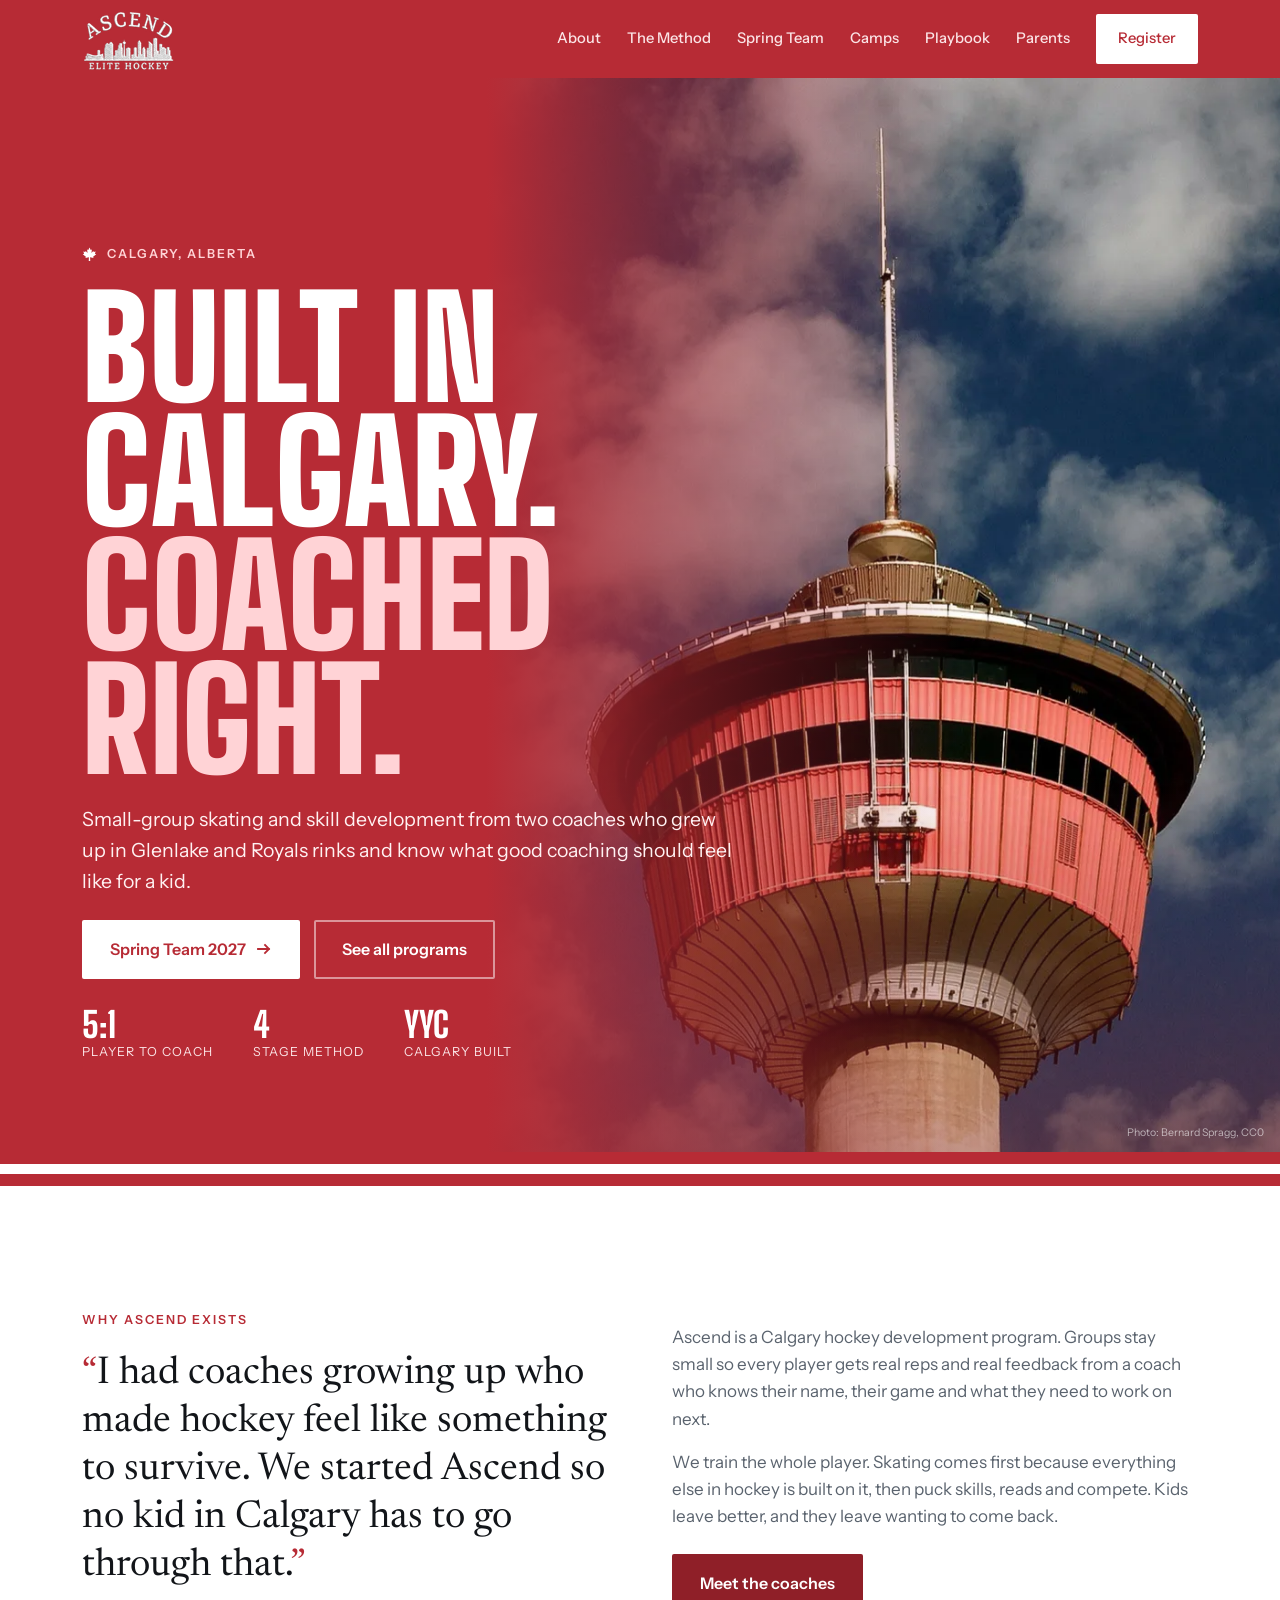
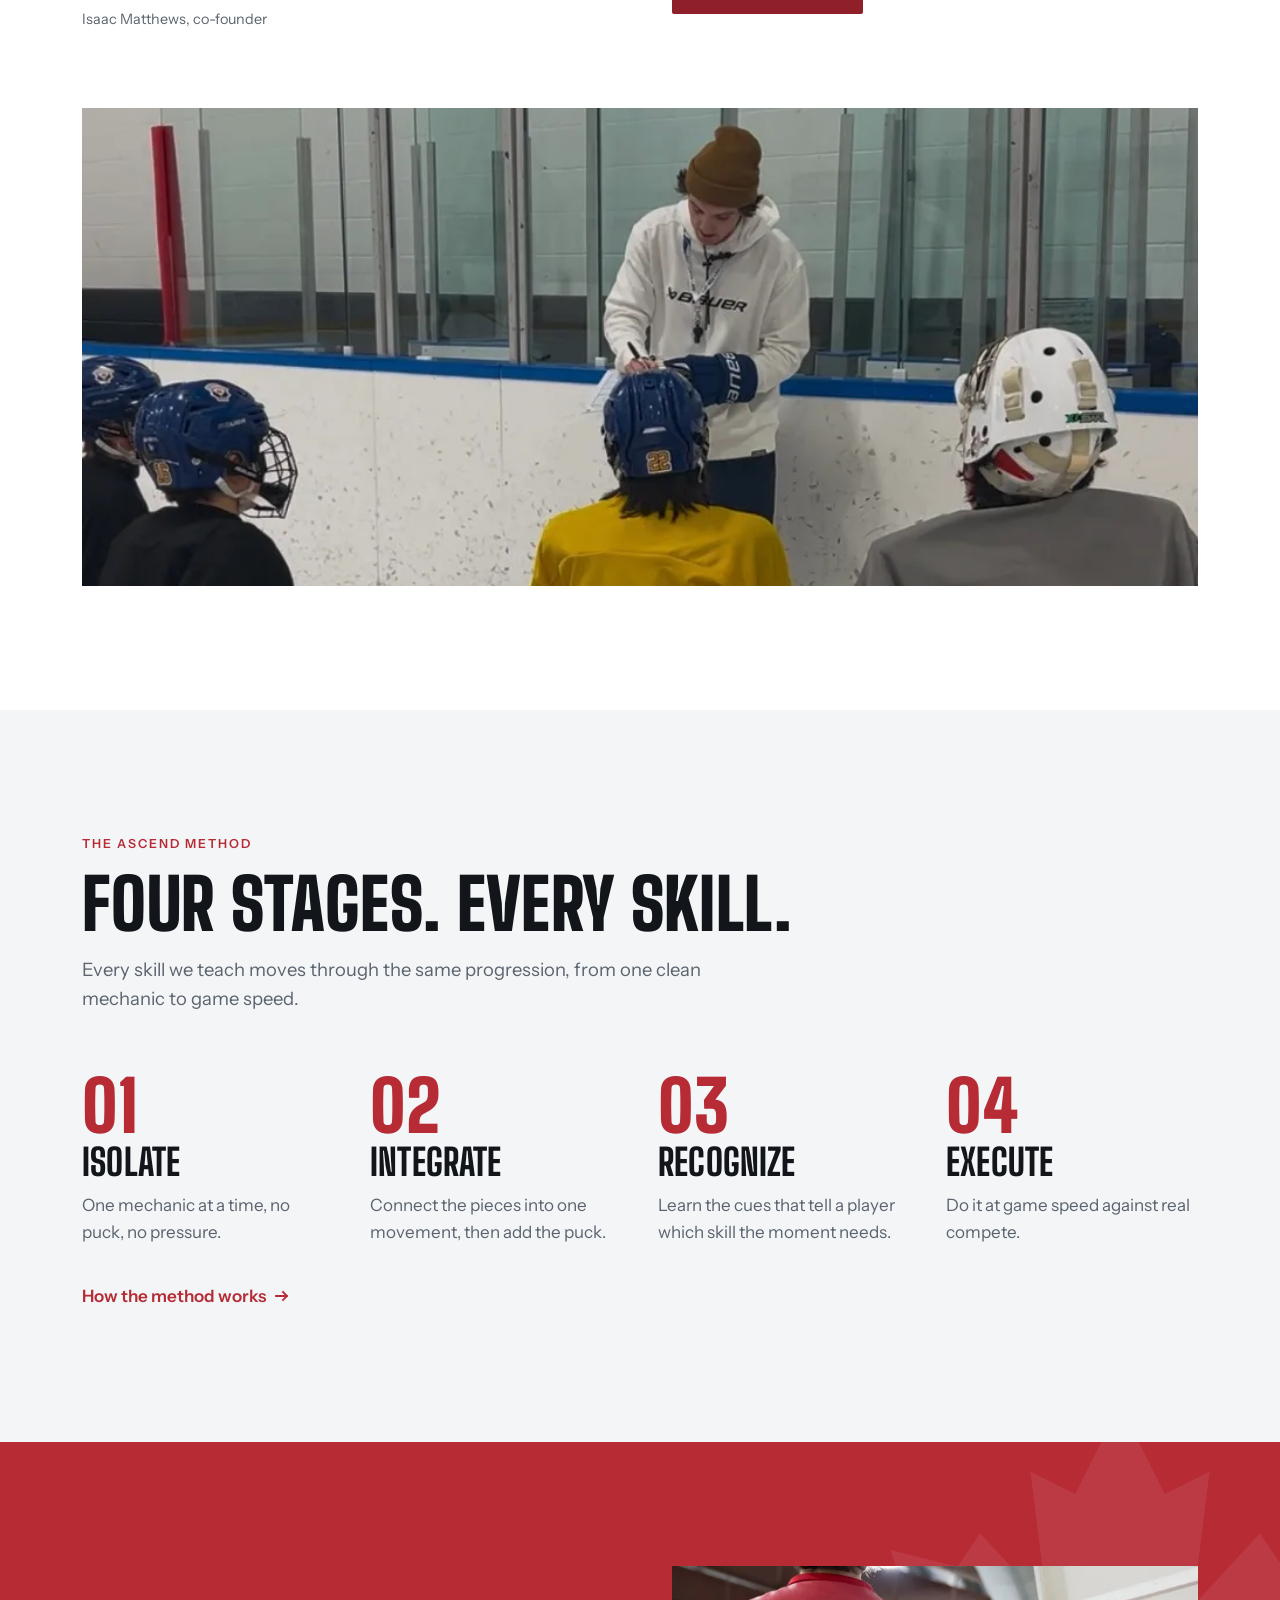
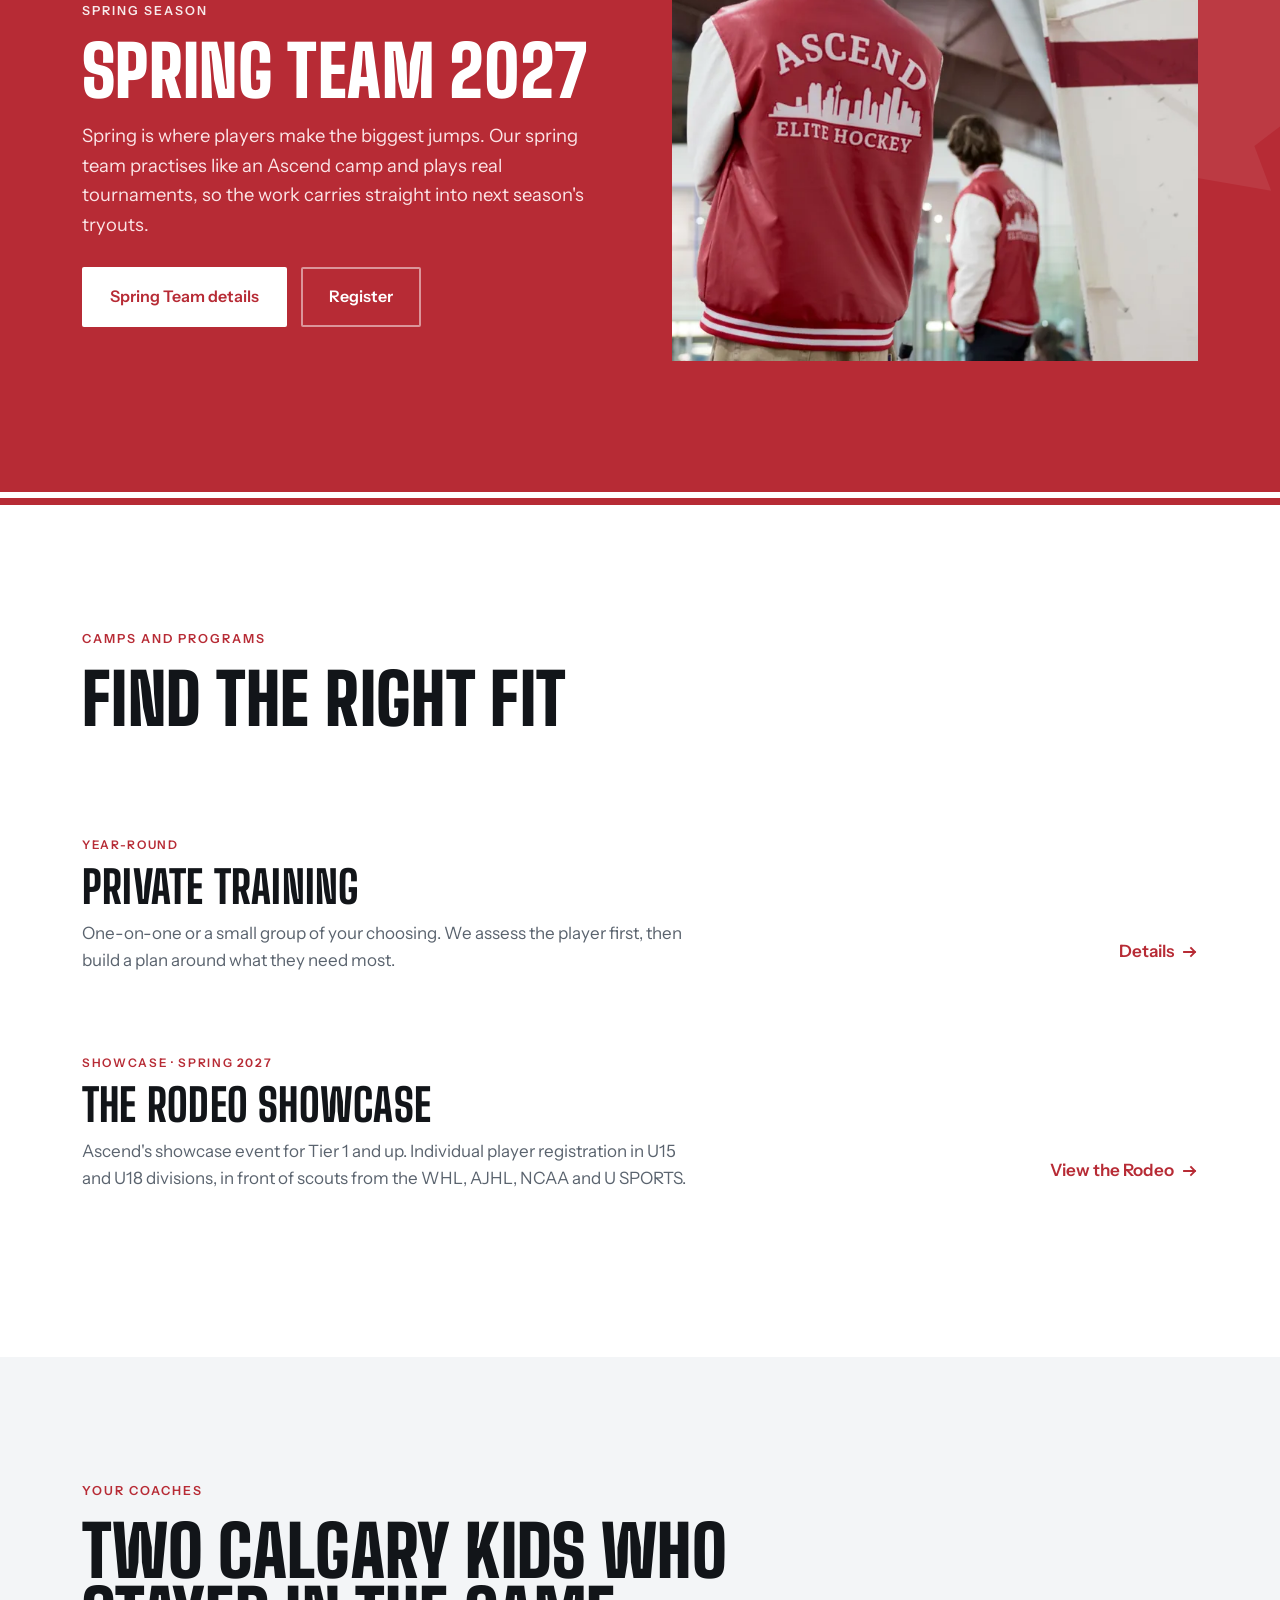
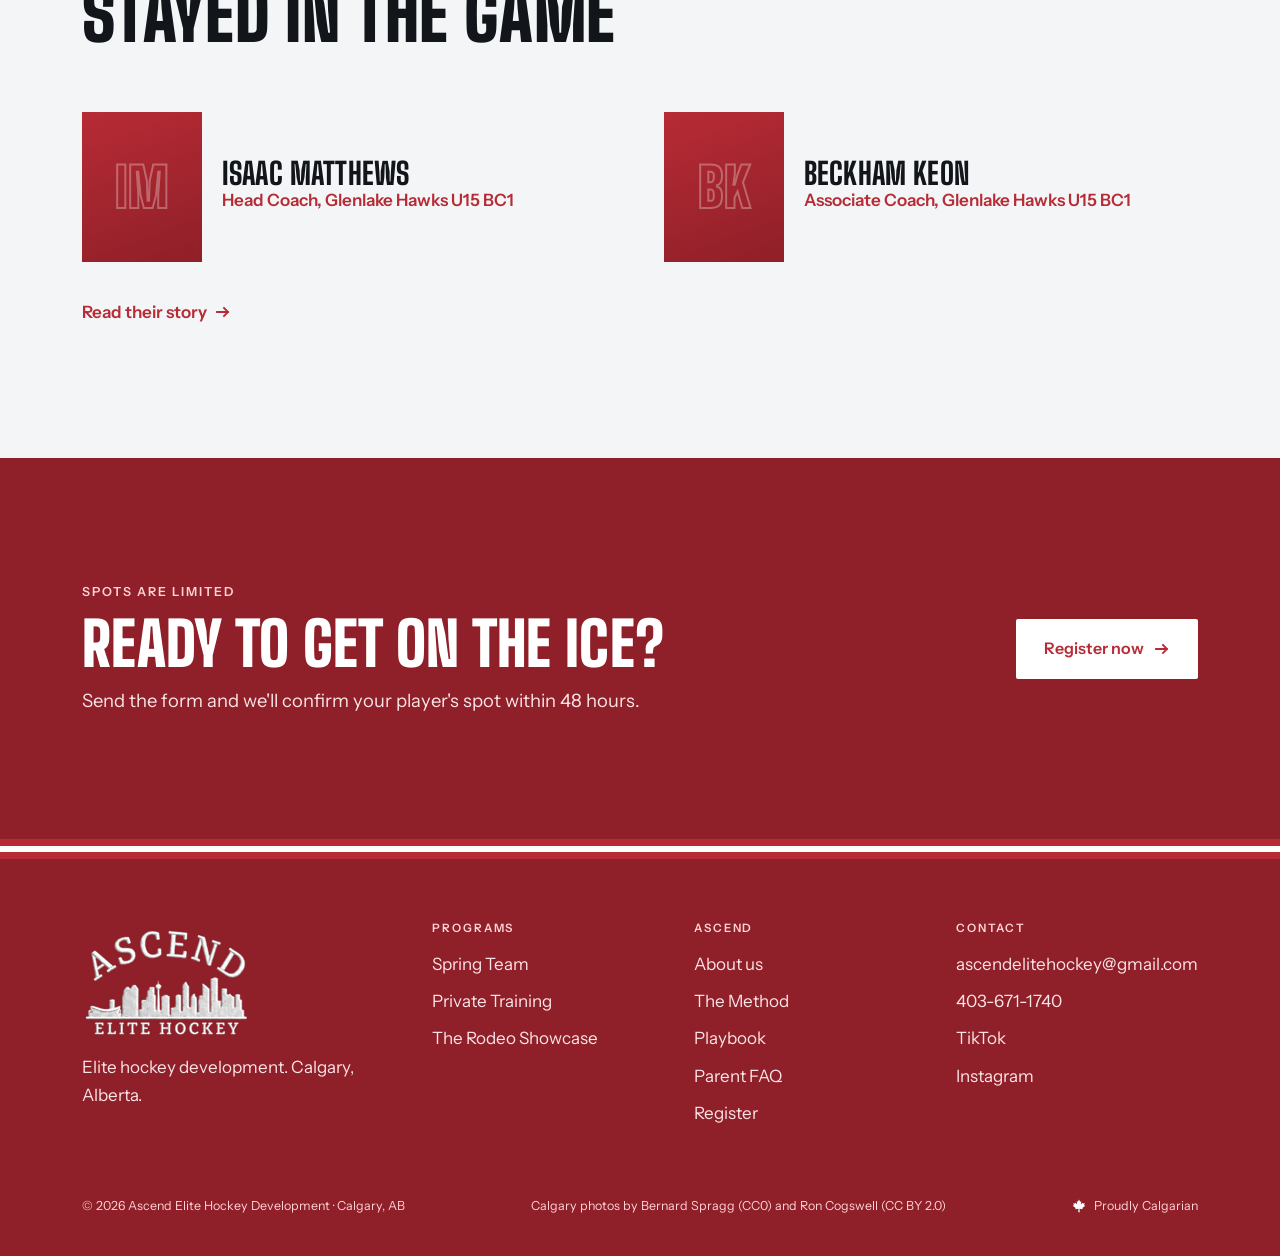
==== commit d22dc9af: "Update Ascend website 2026-11-26" ====
--- a/index.html
+++ b/index.html
@@ -1 +1 @@
-<!DOCTYPE html><html lang="en-CA"> <head><meta charset="utf-8"><meta name="viewport" content="width=device-width, initial-scale=1, viewport-fit=cover"><title>Ascend Elite Hockey | Calgary Hockey Development</title><meta name="description" content="Small-group skating and skill development for hockey players in Calgary. Spring Team, camps and private training from Ascend Elite Hockey."><link rel="canonical" href="https://ascendelitehockey.com/"><link rel="icon" href="/favicon.svg" type="image/svg+xml"><meta property="og:title" content="Ascend Elite Hockey | Calgary Hockey Development"><meta property="og:description" content="Small-group skating and skill development for hockey players in Calgary. Spring Team, camps and private training from Ascend Elite Hockey."><meta property="og:type" content="website"><meta property="og:url" content="https://ascendelitehockey.com/"><meta property="og:image" content="https://ascendelitehockey.com/_astro/calgary-tower.C2OtXvkH_xg0mU.jpg"><meta name="theme-color" content="#121519"><link rel="preconnect" href="https://fonts.googleapis.com"><link rel="preconnect" href="https://fonts.gstatic.com" crossorigin><link rel="stylesheet" href="https://fonts.googleapis.com/css2?family=Big+Shoulders+Display:wght@600;800;900&family=Instrument+Sans:wght@400;500;600;700&family=Newsreader:ital,opsz,wght@0,6..72,400;1,6..72,400&display=swap"><link rel="stylesheet" href="/_astro/about.CLx6fJwp.css"></head> <body> <a class="skip" href="#main">Skip to content</a> <header class="nav"> <div class="wrap nav-in"> <a class="logo" href="/" aria-label="Ascend Elite Hockey, home"> <img src="/_astro/logo-white.DTR85qms_1UBpj7.webp" srcset="/_astro/logo-white.DTR85qms_1UBpj7.webp 1x, /_astro/logo-white.DTR85qms_1Vk6Gi.webp 2x" alt="Ascend Elite Hockey" loading="eager" decoding="async" fetchpriority="auto" width="94" height="62"> </a> <nav class="links" aria-label="Main"> <a href="/about">About</a><a href="/method">The Method</a><a href="/spring-teams">Spring Team</a><a href="/camps">Camps</a><a href="/playbook">Playbook</a><a href="/parents">Parents</a> <a class="btn btn-red" href="/register">Register</a> </nav> <button class="menu-btn" id="menuBtn" type="button" aria-expanded="false" aria-controls="mobileMenu" aria-label="Open menu"> <svg width="26" height="26" viewBox="0 0 26 26" aria-hidden="true"><path d="M3 7h20M3 13h20M3 19h20" stroke="currentColor" stroke-width="2"></path></svg> </button> </div> <nav class="wrap mobile-menu" id="mobileMenu" aria-label="Mobile" hidden> <a href="/" aria-current="page">Home</a> <a href="/about">About</a><a href="/method">The Method</a><a href="/spring-teams">Spring Team</a><a href="/camps">Camps</a><a href="/playbook">Playbook</a><a href="/parents">Parents</a> <a href="/register">Register</a> </nav> </header> <main id="main">  <section class="photo-head home-hero" aria-labelledby="pageTitle"> <img src="/_astro/calgary-tower.C2OtXvkH_Z1vh9Sj.webp" srcset="/_astro/calgary-tower.C2OtXvkH_Z8F8tG.webp 640w, /_astro/calgary-tower.C2OtXvkH_ouMP.webp 1024w, /_astro/calgary-tower.C2OtXvkH_Z1NhDrE.webp 1600w" alt="The red and white pod of the Calgary Tower against white clouds" style="object-position:center 35%" sizes="100vw" loading="eager" fetchpriority="high" decoding="async" width="1800" height="1323" class="bg"> <div class="wrap in"> <p class="eyebrow"><svg class="i-leaf" viewBox="0 0 100 100" aria-hidden="true"><path d="M50 4 58 20 66 16 63 40 75 27 79 33 91 30 86 45 95 49 74 65 77 73 54 69 55 94 45 94 46 69 23 73 26 65 5 49 14 45 9 30 21 33 25 27 37 40 34 16 42 20Z"></path></svg>Calgary, Alberta</p> <h1 id="pageTitle">Built in Calgary. <em>Coached right.</em></h1> <p class="sub">Small-group skating and skill development from two coaches who grew up in Glenlake and Royals rinks and know what good coaching should feel like for a kid.</p>  <div class="btns"> <a class="btn btn-red" href="/spring-teams">Spring Team 2027 <svg class="arrow" viewBox="0 0 16 16" aria-hidden="true"><path d="M2 8h11M9 4l4 4-4 4" fill="none" stroke="currentColor" stroke-width="1.8" stroke-linecap="square"></path></svg></a> <a class="btn btn-ghost" href="/camps">See all programs</a> </div> <div class="facts" aria-label="Quick facts"> <div><b>5:1</b><span>Player to coach</span></div> <div><b>4</b><span>Stage method</span></div> <div><b>YYC</b><span>Calgary built</span></div> </div>  </div> <span class="credit">Photo: Bernard Spragg, CC0</span> </section> <div class="hem" aria-hidden="true"></div> <section class="band story"> <div class="wrap split"> <div> <p class="eyebrow">Why Ascend exists</p> <blockquote style="margin-top:20px"><p>I had coaches growing up who made hockey feel like something to survive. We started Ascend so no kid in Calgary has to go through that.</p><cite>Isaac Matthews, co-founder</cite></blockquote> </div> <div class="copy"> <p>Ascend is a Calgary hockey development program. Groups stay small so every player gets real reps and real feedback from a coach who knows their name, their game and what they need to work on next.</p> <p>We train the whole player. Skating comes first because everything else in hockey is built on it, then puck skills, reads and compete. Kids leave better, and they leave wanting to come back.</p> <div class="btns" style="margin-top:8px"><a class="btn btn-ink" href="/about">Meet the coaches</a></div> </div> </div> <div class="wrap" style="margin-top:clamp(48px,7vw,80px)"> <div class="img-frame wide"> <img src="/_astro/coaching-boards.BbZIvPzF_ZcGyuM.webp" srcset="/_astro/coaching-boards.BbZIvPzF_ZtrA60.webp 640w, /_astro/coaching-boards.BbZIvPzF_ZcGyuM.webp 954w" alt="An Ascend coach at the boards going over a drill with a group of players" sizes="(min-width: 1180px) 1116px, 100vw" loading="lazy" decoding="async" fetchpriority="auto" width="954" height="552"> </div> </div> </section> <section class="band band-ice"> <div class="wrap"> <div class="head"> <p class="eyebrow">The Ascend Method</p> <h2>Four stages. Every skill.</h2> <p class="lede">Every skill we teach moves through the same progression, from one clean mechanic to game speed.</p> </div> <div class="stages"> <div class="stage"><span class="num">01</span><h3>Isolate</h3><p>One mechanic at a time, no puck, no pressure.</p></div> <div class="stage"><span class="num">02</span><h3>Integrate</h3><p>Connect the pieces into one movement, then add the puck.</p></div> <div class="stage"><span class="num">03</span><h3>Recognize</h3><p>Learn the cues that tell a player which skill the moment needs.</p></div> <div class="stage"><span class="num">04</span><h3>Execute</h3><p>Do it at game speed against real compete.</p></div> </div> <a class="more" href="/method" style="margin-top:28px">How the method works <svg class="arrow" viewBox="0 0 16 16" aria-hidden="true"><path d="M2 8h11M9 4l4 4-4 4" fill="none" stroke="currentColor" stroke-width="1.8" stroke-linecap="square"></path></svg></a> </div> </section> <section class="band spring"> <svg class="leaf-bg" viewBox="0 0 100 100" aria-hidden="true"><path d="M50 4 58 20 66 16 63 40 75 27 79 33 91 30 86 45 95 49 74 65 77 73 54 69 55 94 45 94 46 69 23 73 26 65 5 49 14 45 9 30 21 33 25 27 37 40 34 16 42 20Z"></path></svg> <div class="wrap split"> <div class="head" style="margin-bottom:0"> <p class="eyebrow">Spring season</p> <h2>Spring Team 2027</h2> <p class="lede">Spring is where players make the biggest jumps. Our spring team practises like an Ascend camp and plays real tournaments, so the work carries straight into next season's tryouts.</p> <div class="btns" style="margin-top:10px"> <a class="btn btn-white" href="/spring-teams">Spring Team details</a> <a class="btn btn-ghost" href="/register?program=spring">Register</a> </div> </div> <div class="img-frame"> <img src="/_astro/spring-jersey.D5yraIPl_2ukQV8.webp" srcset="/_astro/spring-jersey.D5yraIPl_12RWIu.webp 480w, /_astro/spring-jersey.D5yraIPl_ZBnrza.webp 800w, /_astro/spring-jersey.D5yraIPl_ZMJMbG.webp 1200w" alt="An Ascend player in the red Ascend Elite Hockey jersey" sizes="(min-width: 900px) 45vw, 100vw" loading="lazy" decoding="async" fetchpriority="auto" width="2000" height="1333"> </div> </div> </section> <div class="hem thin" aria-hidden="true"></div> <section class="band"> <div class="wrap"> <div class="head"><p class="eyebrow">Camps and programs</p><h2>Find the right fit</h2></div> <article class="prog"> <div class="body"><span class="tag">Flagship · Fall</span><h3>U15 Breakfast Club</h3><p>Tuesday morning ice for U15 players who want an edge before school. Edges, puck skills, compete drills and video review.</p></div> <div class="prog-side"> <span class="price">$600</span> <a class="more" href="/camps">Details <svg class="arrow" viewBox="0 0 16 16" aria-hidden="true"><path d="M2 8h11M9 4l4 4-4 4" fill="none" stroke="currentColor" stroke-width="1.8" stroke-linecap="square"></path></svg></a> </div> </article><article class="prog"> <div class="body"><span class="tag">Year-round</span><h3>Private Training</h3><p>One-on-one or a small group of your choosing. We assess the player first, then build a plan around what they need most.</p></div> <div class="prog-side">  <a class="more" href="/camps">Details <svg class="arrow" viewBox="0 0 16 16" aria-hidden="true"><path d="M2 8h11M9 4l4 4-4 4" fill="none" stroke="currentColor" stroke-width="1.8" stroke-linecap="square"></path></svg></a> </div> </article> </div> </section> <section class="band band-ice"> <div class="wrap"> <div class="head"><p class="eyebrow">Your coaches</p><h2>Two Calgary kids who stayed in the game</h2></div> <div class="coaches"> <div class="coach mini"><div class="ph">  <span class="init" aria-hidden="true">IM</span>  </div><div><h3>Isaac Matthews</h3><p class="role">Head Coach, Glenlake Hawks U15 BC1</p></div></div> <div class="coach mini"><div class="ph">  <span class="init" aria-hidden="true">BK</span>  </div><div><h3>Beckham Keon</h3><p class="role">Associate Coach, Glenlake Hawks U15 BC1</p></div></div> </div> <a class="more" href="/about" style="margin-top:28px">Read their story <svg class="arrow" viewBox="0 0 16 16" aria-hidden="true"><path d="M2 8h11M9 4l4 4-4 4" fill="none" stroke="currentColor" stroke-width="1.8" stroke-linecap="square"></path></svg></a> </div> </section> <section class="band dark"> <div class="wrap cta-band"> <div><p class="eyebrow">Spots are limited</p><h2>Ready to get on the ice?</h2><p class="lede">Send the form and we'll confirm your player's spot within 48 hours.</p></div> <a class="btn btn-red" href="/register">Register now <svg class="arrow" viewBox="0 0 16 16" aria-hidden="true"><path d="M2 8h11M9 4l4 4-4 4" fill="none" stroke="currentColor" stroke-width="1.8" stroke-linecap="square"></path></svg></a> </div> </section>  </main> <footer> <div class="hem thin" aria-hidden="true"></div> <div class="wrap foot"> <div class="brand"> <img src="/_astro/logo-white.DTR85qms_1uRujQ.webp" srcset="/_astro/logo-white.DTR85qms_1uRujQ.webp 1x, /_astro/logo-white.DTR85qms_Znywdh.webp 2x" alt="Ascend Elite Hockey" loading="lazy" decoding="async" fetchpriority="auto" width="170" height="113"> <p style="max-width:34ch">Elite hockey development. Calgary, Alberta.</p> </div> <div> <h2>Programs</h2> <a href="/spring-teams">Spring Team</a> <a href="/camps">Breakfast Club</a> <a href="/camps">Private Training</a> <a href="https://matthews04isaac.github.io/therodeoyyc/" target="_blank" rel="noopener">The Rodeo Showcase</a> </div> <div> <h2>Ascend</h2> <a href="/about">About us</a> <a href="/method">The Method</a> <a href="/playbook">Playbook</a> <a href="/parents">Parent FAQ</a> <a href="/register">Register</a> </div> <div> <h2>Contact</h2> <a href="mailto:ascendelitehockey@gmail.com">ascendelitehockey@gmail.com</a> <a href="tel:4036711740">403-671-1740</a> <a href="https://www.tiktok.com/@ascendhockeydevelopment" target="_blank" rel="noopener">TikTok</a> <a href="https://www.instagram.com/ascendhockeydevelopment/" target="_blank" rel="noopener">Instagram</a> </div> </div> <div class="wrap legal"> <span>© 2026 Ascend Elite Hockey Development · Calgary, AB</span> <span>Calgary photos by Bernard Spragg (CC0) and Ron Cogswell (CC BY 2.0)</span> <span class="leaf"><svg class viewBox="0 0 100 100" aria-hidden="true"><path d="M50 4 58 20 66 16 63 40 75 27 79 33 91 30 86 45 95 49 74 65 77 73 54 69 55 94 45 94 46 69 23 73 26 65 5 49 14 45 9 30 21 33 25 27 37 40 34 16 42 20Z"></path></svg>Proudly Calgarian</span> </div> </footer> <script type="module">const t=document.getElementById("menuBtn"),n=document.getElementById("mobileMenu");t?.addEventListener("click",()=>{const e=n.hidden;n.hidden=!e,t.setAttribute("aria-expanded",String(e)),t.setAttribute("aria-label",e?"Close menu":"Open menu")});document.addEventListener("keydown",e=>{e.key==="Escape"&&n&&!n.hidden&&(n.hidden=!0,t?.setAttribute("aria-expanded","false"),t?.focus())});</script> </body> </html>+<!DOCTYPE html><html lang="en-CA"> <head><meta charset="utf-8"><meta name="viewport" content="width=device-width, initial-scale=1, viewport-fit=cover"><title>Ascend Elite Hockey | Calgary Hockey Development</title><meta name="description" content="Small-group skating and skill development for hockey players in Calgary. Spring Team, camps and private training from Ascend Elite Hockey."><link rel="canonical" href="https://ascendelitehockey.com/"><link rel="icon" href="/favicon.svg" type="image/svg+xml"><meta property="og:title" content="Ascend Elite Hockey | Calgary Hockey Development"><meta property="og:description" content="Small-group skating and skill development for hockey players in Calgary. Spring Team, camps and private training from Ascend Elite Hockey."><meta property="og:type" content="website"><meta property="og:url" content="https://ascendelitehockey.com/"><meta property="og:image" content="https://ascendelitehockey.com/_astro/calgary-tower.C2OtXvkH_xg0mU.jpg"><meta name="theme-color" content="#B72B35"><link rel="preconnect" href="https://fonts.googleapis.com"><link rel="preconnect" href="https://fonts.gstatic.com" crossorigin><link rel="stylesheet" href="https://fonts.googleapis.com/css2?family=Big+Shoulders+Display:wght@600;800;900&family=Instrument+Sans:wght@400;500;600;700&family=Newsreader:ital,opsz,wght@0,6..72,400;1,6..72,400&display=swap"><link rel="stylesheet" href="/_astro/about.98VoBD5b.css"></head> <body> <a class="skip" href="#main">Skip to content</a> <header class="nav"> <div class="wrap nav-in"> <a class="logo" href="/" aria-label="Ascend Elite Hockey, home"> <img src="/_astro/logo-white.DTR85qms_1UBpj7.webp" srcset="/_astro/logo-white.DTR85qms_1UBpj7.webp 1x, /_astro/logo-white.DTR85qms_1Vk6Gi.webp 2x" alt="Ascend Elite Hockey" loading="eager" decoding="async" fetchpriority="auto" width="94" height="62"> </a> <nav class="links" aria-label="Main"> <a href="/about">About</a><a href="/method">The Method</a><a href="/spring-teams">Spring Team</a><a href="/camps">Camps</a><a href="/playbook">Playbook</a><a href="/parents">Parents</a> <a class="btn btn-red" href="/register">Register</a> </nav> <button class="menu-btn" id="menuBtn" type="button" aria-expanded="false" aria-controls="mobileMenu" aria-label="Open menu"> <svg width="26" height="26" viewBox="0 0 26 26" aria-hidden="true"><path d="M3 7h20M3 13h20M3 19h20" stroke="currentColor" stroke-width="2"></path></svg> </button> </div> <nav class="wrap mobile-menu" id="mobileMenu" aria-label="Mobile" hidden> <a href="/" aria-current="page">Home</a> <a href="/about">About</a><a href="/method">The Method</a><a href="/spring-teams">Spring Team</a><a href="/camps">Camps</a><a href="/playbook">Playbook</a><a href="/parents">Parents</a> <a href="/register">Register</a> </nav> </header> <main id="main">  <section class="photo-head home-hero" aria-labelledby="pageTitle"> <img src="/_astro/calgary-tower.C2OtXvkH_Z1vh9Sj.webp" srcset="/_astro/calgary-tower.C2OtXvkH_Z8F8tG.webp 640w, /_astro/calgary-tower.C2OtXvkH_ouMP.webp 1024w, /_astro/calgary-tower.C2OtXvkH_Z1NhDrE.webp 1600w" alt="The red and white pod of the Calgary Tower against white clouds" style="object-position:center 35%" sizes="100vw" loading="eager" fetchpriority="high" decoding="async" width="1800" height="1323" class="bg"> <div class="wrap in"> <p class="eyebrow"><svg class="i-leaf" viewBox="0 0 100 100" aria-hidden="true"><path d="M50 4 58 20 66 16 63 40 75 27 79 33 91 30 86 45 95 49 74 65 77 73 54 69 55 94 45 94 46 69 23 73 26 65 5 49 14 45 9 30 21 33 25 27 37 40 34 16 42 20Z"></path></svg>Calgary, Alberta</p> <h1 id="pageTitle">Built in Calgary. <em>Coached right.</em></h1> <p class="sub">Small-group skating and skill development from two coaches who grew up in Glenlake and Royals rinks and know what good coaching should feel like for a kid.</p>  <div class="btns"> <a class="btn btn-red" href="/spring-teams">Spring Team 2027 <svg class="arrow" viewBox="0 0 16 16" aria-hidden="true"><path d="M2 8h11M9 4l4 4-4 4" fill="none" stroke="currentColor" stroke-width="1.8" stroke-linecap="square"></path></svg></a> <a class="btn btn-ghost" href="/camps">See all programs</a> </div> <div class="facts" aria-label="Quick facts"> <div><b>5:1</b><span>Player to coach</span></div> <div><b>4</b><span>Stage method</span></div> <div><b>YYC</b><span>Calgary built</span></div> </div>  </div> <span class="credit">Photo: Bernard Spragg, CC0</span> </section> <div class="hem" aria-hidden="true"></div> <section class="band story"> <div class="wrap split"> <div> <p class="eyebrow">Why Ascend exists</p> <blockquote style="margin-top:20px"><p>I had coaches growing up who made hockey feel like something to survive. We started Ascend so no kid in Calgary has to go through that.</p><cite>Isaac Matthews, co-founder</cite></blockquote> </div> <div class="copy"> <p>Ascend is a Calgary hockey development program. Groups stay small so every player gets real reps and real feedback from a coach who knows their name, their game and what they need to work on next.</p> <p>We train the whole player. Skating comes first because everything else in hockey is built on it, then puck skills, reads and compete. Kids leave better, and they leave wanting to come back.</p> <div class="btns" style="margin-top:8px"><a class="btn btn-ink" href="/about">Meet the coaches</a></div> </div> </div> <div class="wrap" style="margin-top:clamp(48px,7vw,80px)"> <div class="img-frame wide"> <img src="/_astro/coaching-boards.BbZIvPzF_ZcGyuM.webp" srcset="/_astro/coaching-boards.BbZIvPzF_ZtrA60.webp 640w, /_astro/coaching-boards.BbZIvPzF_ZcGyuM.webp 954w" alt="An Ascend coach at the boards going over a drill with a group of players" sizes="(min-width: 1180px) 1116px, 100vw" loading="lazy" decoding="async" fetchpriority="auto" width="954" height="552"> </div> </div> </section> <section class="band band-ice"> <div class="wrap"> <div class="head"> <p class="eyebrow">The Ascend Method</p> <h2>Four stages. Every skill.</h2> <p class="lede">Every skill we teach moves through the same progression, from one clean mechanic to game speed.</p> </div> <div class="stages"> <div class="stage"><span class="num">01</span><h3>Isolate</h3><p>One mechanic at a time, no puck, no pressure.</p></div> <div class="stage"><span class="num">02</span><h3>Integrate</h3><p>Connect the pieces into one movement, then add the puck.</p></div> <div class="stage"><span class="num">03</span><h3>Recognize</h3><p>Learn the cues that tell a player which skill the moment needs.</p></div> <div class="stage"><span class="num">04</span><h3>Execute</h3><p>Do it at game speed against real compete.</p></div> </div> <a class="more" href="/method" style="margin-top:28px">How the method works <svg class="arrow" viewBox="0 0 16 16" aria-hidden="true"><path d="M2 8h11M9 4l4 4-4 4" fill="none" stroke="currentColor" stroke-width="1.8" stroke-linecap="square"></path></svg></a> </div> </section> <section class="band spring"> <svg class="leaf-bg" viewBox="0 0 100 100" aria-hidden="true"><path d="M50 4 58 20 66 16 63 40 75 27 79 33 91 30 86 45 95 49 74 65 77 73 54 69 55 94 45 94 46 69 23 73 26 65 5 49 14 45 9 30 21 33 25 27 37 40 34 16 42 20Z"></path></svg> <div class="wrap split"> <div class="head" style="margin-bottom:0"> <p class="eyebrow">Spring season</p> <h2>Spring Team 2027</h2> <p class="lede">Spring is where players make the biggest jumps. Our spring team practises like an Ascend camp and plays real tournaments, so the work carries straight into next season's tryouts.</p> <div class="btns" style="margin-top:10px"> <a class="btn btn-white" href="/spring-teams">Spring Team details</a> <a class="btn btn-ghost" href="/register?program=spring">Register</a> </div> </div> <div class="img-frame"> <img src="/_astro/spring-jersey.D5yraIPl_2ukQV8.webp" srcset="/_astro/spring-jersey.D5yraIPl_12RWIu.webp 480w, /_astro/spring-jersey.D5yraIPl_ZBnrza.webp 800w, /_astro/spring-jersey.D5yraIPl_ZMJMbG.webp 1200w" alt="An Ascend player in the red Ascend Elite Hockey jersey" sizes="(min-width: 900px) 45vw, 100vw" loading="lazy" decoding="async" fetchpriority="auto" width="2000" height="1333"> </div> </div> </section> <div class="hem thin" aria-hidden="true"></div> <section class="band"> <div class="wrap"> <div class="head"><p class="eyebrow">Camps and programs</p><h2>Find the right fit</h2></div> <article class="prog"> <div class="body"><span class="tag">Year-round</span><h3>Private Training</h3><p>One-on-one or a small group of your choosing. We assess the player first, then build a plan around what they need most.</p></div> <div class="prog-side">  <a class="more" href="/camps">Details <svg class="arrow" viewBox="0 0 16 16" aria-hidden="true"><path d="M2 8h11M9 4l4 4-4 4" fill="none" stroke="currentColor" stroke-width="1.8" stroke-linecap="square"></path></svg></a> </div> </article><article class="prog"> <div class="body"><span class="tag">Showcase · Spring 2027</span><h3>The Rodeo Showcase</h3><p>Ascend&#39;s showcase event for Tier 1 and up. Individual player registration in U15 and U18 divisions, in front of scouts from the WHL, AJHL, NCAA and U SPORTS.</p></div> <div class="prog-side">  <a class="more" href="https://matthews04isaac.github.io/therodeoyyc/" target="_blank" rel="noopener">View the Rodeo <svg class="arrow" viewBox="0 0 16 16" aria-hidden="true"><path d="M2 8h11M9 4l4 4-4 4" fill="none" stroke="currentColor" stroke-width="1.8" stroke-linecap="square"></path></svg></a> </div> </article> </div> </section> <section class="band band-ice"> <div class="wrap"> <div class="head"><p class="eyebrow">Your coaches</p><h2>Two Calgary kids who stayed in the game</h2></div> <div class="coaches"> <div class="coach mini"><div class="ph">  <span class="init" aria-hidden="true">IM</span>  </div><div><h3>Isaac Matthews</h3><p class="role">Head Coach, Glenlake Hawks U15 BC1</p></div></div> <div class="coach mini"><div class="ph">  <span class="init" aria-hidden="true">BK</span>  </div><div><h3>Beckham Keon</h3><p class="role">Associate Coach, Glenlake Hawks U15 BC1</p></div></div> </div> <a class="more" href="/about" style="margin-top:28px">Read their story <svg class="arrow" viewBox="0 0 16 16" aria-hidden="true"><path d="M2 8h11M9 4l4 4-4 4" fill="none" stroke="currentColor" stroke-width="1.8" stroke-linecap="square"></path></svg></a> </div> </section> <section class="band dark"> <div class="wrap cta-band"> <div><p class="eyebrow">Spots are limited</p><h2>Ready to get on the ice?</h2><p class="lede">Send the form and we'll confirm your player's spot within 48 hours.</p></div> <a class="btn btn-red" href="/register">Register now <svg class="arrow" viewBox="0 0 16 16" aria-hidden="true"><path d="M2 8h11M9 4l4 4-4 4" fill="none" stroke="currentColor" stroke-width="1.8" stroke-linecap="square"></path></svg></a> </div> </section>  </main> <footer> <div class="hem thin" aria-hidden="true"></div> <div class="wrap foot"> <div class="brand"> <img src="/_astro/logo-white.DTR85qms_1uRujQ.webp" srcset="/_astro/logo-white.DTR85qms_1uRujQ.webp 1x, /_astro/logo-white.DTR85qms_Znywdh.webp 2x" alt="Ascend Elite Hockey" loading="lazy" decoding="async" fetchpriority="auto" width="170" height="113"> <p style="max-width:34ch">Elite hockey development. Calgary, Alberta.</p> </div> <div> <h2>Programs</h2> <a href="/spring-teams">Spring Team</a> <a href="/camps">Private Training</a> <a href="https://matthews04isaac.github.io/therodeoyyc/" target="_blank" rel="noopener">The Rodeo Showcase</a> </div> <div> <h2>Ascend</h2> <a href="/about">About us</a> <a href="/method">The Method</a> <a href="/playbook">Playbook</a> <a href="/parents">Parent FAQ</a> <a href="/register">Register</a> </div> <div> <h2>Contact</h2> <a href="mailto:ascendelitehockey@gmail.com">ascendelitehockey@gmail.com</a> <a href="tel:4036711740">403-671-1740</a> <a href="https://www.tiktok.com/@ascendhockeydevelopment" target="_blank" rel="noopener">TikTok</a> <a href="https://www.instagram.com/ascendhockeydevelopment/" target="_blank" rel="noopener">Instagram</a> </div> </div> <div class="wrap legal"> <span>© 2026 Ascend Elite Hockey Development · Calgary, AB</span> <span>Calgary photos by Bernard Spragg (CC0) and Ron Cogswell (CC BY 2.0)</span> <span class="leaf"><svg class viewBox="0 0 100 100" aria-hidden="true"><path d="M50 4 58 20 66 16 63 40 75 27 79 33 91 30 86 45 95 49 74 65 77 73 54 69 55 94 45 94 46 69 23 73 26 65 5 49 14 45 9 30 21 33 25 27 37 40 34 16 42 20Z"></path></svg>Proudly Calgarian</span> </div> </footer> <script type="module">const t=document.getElementById("menuBtn"),n=document.getElementById("mobileMenu");t?.addEventListener("click",()=>{const e=n.hidden;n.hidden=!e,t.setAttribute("aria-expanded",String(e)),t.setAttribute("aria-label",e?"Close menu":"Open menu")});document.addEventListener("keydown",e=>{e.key==="Escape"&&n&&!n.hidden&&(n.hidden=!0,t?.setAttribute("aria-expanded","false"),t?.focus())});</script> </body> </html>
--- a/_astro/about.98VoBD5b.css
+++ b/_astro/about.98VoBD5b.css
@@ -0,0 +1 @@
+:root{--red:#B72B35;--red-deep:#8F1F28;--white:#FFFFFF;--ice:#F3F5F7;--ink:#121519;--ink-2:#1D2228;--steel:#5A636E;--steel-light:#A9B1BA;--display:"Big Shoulders Display","Arial Narrow",Impact,sans-serif;--body:"Instrument Sans",system-ui,-apple-system,"Segoe UI",sans-serif;--serif:"Newsreader",Georgia,"Times New Roman",serif;--wrap:1180px;color-scheme:light}*{box-sizing:border-box}[hidden]{display:none!important}html{-webkit-text-size-adjust:100%}body{margin:0;background:var(--white);color:var(--ink);font-family:var(--body);font-size:17px;line-height:1.6;-webkit-font-smoothing:antialiased}img{max-width:100%;height:auto}a{color:inherit}:focus-visible{outline:3px solid var(--red);outline-offset:3px}@media(prefers-reduced-motion:reduce){*{animation:none!important;transition:none!important}}.skip{position:absolute;left:12px;top:-60px;z-index:100;background:var(--red);color:var(--white);padding:10px 16px;font-weight:600;text-decoration:none}.skip:focus{top:12px}.wrap{max-width:var(--wrap);margin:0 auto;padding-left:max(16px,env(safe-area-inset-left,0px));padding-right:max(16px,env(safe-area-inset-right,0px))}@media(min-width:700px){.wrap{padding-left:max(32px,env(safe-area-inset-left,0px));padding-right:max(32px,env(safe-area-inset-right,0px))}}h1,h2,h3{font-family:var(--display);font-weight:900;text-transform:uppercase;line-height:.92;letter-spacing:.005em;margin:0;text-wrap:balance}h2{font-size:clamp(2.5rem,5.6vw,4.4rem)}h3{font-size:1.9rem;font-weight:800}p{margin:0}.eyebrow{font-weight:600;font-size:.78rem;letter-spacing:.16em;text-transform:uppercase;color:var(--red);display:flex;align-items:center;gap:10px}.i-leaf{width:15px;height:15px;fill:currentColor;flex:none}.lede{font-size:1.15rem;max-width:58ch;color:var(--steel)}.tbc{display:inline-block;font-size:.66rem;font-weight:700;letter-spacing:.12em;text-transform:uppercase;color:var(--red);background:#b72b351a;padding:2px 7px;border-radius:3px;vertical-align:middle}.dark .tbc,.spring .tbc{color:var(--white);background:#ffffff2e}.btn{display:inline-flex;align-items:center;gap:.6em;font-family:var(--body);font-weight:600;font-size:1rem;text-decoration:none;padding:15px 26px;min-height:48px;border-radius:2px;border:2px solid transparent;cursor:pointer;transition:background .2s,color .2s,border-color .2s,transform .15s}.btn:active{transform:scale(.98)}.btn:disabled{opacity:.5;cursor:wait}.btn-red{background:var(--red);color:var(--white)}.btn-red:hover{background:var(--red-deep)}.btn-ghost{border-color:#ffffff80;color:var(--white)}.btn-ghost:hover{border-color:var(--white);background:#ffffff14}.btn-ink{background:var(--red-deep);color:var(--white)}.btn-ink:hover{background:#741820}.btn-white{background:var(--white);color:var(--red)}.btn-white:hover{background:var(--ice)}.arrow{width:16px;height:16px}.btns{display:flex;flex-wrap:wrap;gap:14px}a.more{font-weight:600;color:var(--red);text-decoration:none;display:inline-flex;gap:8px;align-items:center;min-height:44px}a.more:hover{text-decoration:underline}.dark a.more{color:var(--white)}.hem{height:34px;background:linear-gradient(var(--red) 0 12px,var(--white) 12px 22px,var(--red) 22px 34px)}.hem.thin{height:20px;background:linear-gradient(var(--red) 0 7px,var(--white) 7px 13px,var(--red) 13px 20px)}body:before{content:"";position:fixed;inset:0 0 auto;height:env(safe-area-inset-top,0px);z-index:60;background:var(--red)}.nav{position:sticky;top:env(safe-area-inset-top,0px);z-index:50;background:var(--red);color:var(--white)}.nav-in{display:flex;align-items:center;justify-content:space-between;gap:20px;min-height:78px}.logo{display:block;line-height:0;padding:6px 0}.logo img{height:62px;width:auto;display:block}.links{display:none;gap:26px;align-items:center}.links a{text-decoration:none;font-size:.92rem;font-weight:500;color:#fbe4e6;padding:10px 0;position:relative;transition:color .2s}.links a:hover,.links a[aria-current=page]{color:var(--white)}.links a[aria-current=page]:after{content:"";position:absolute;left:0;right:0;bottom:2px;height:3px;background:var(--red)}.links .btn{padding:11px 20px;min-height:44px;font-size:.92rem;color:var(--white)}.links .btn:after{display:none}.menu-btn{background:none;border:0;color:var(--white);width:48px;height:48px;display:grid;place-items:center;cursor:pointer}.mobile-menu{display:flex;flex-direction:column;padding-block:4px 22px}.mobile-menu a{text-decoration:none;padding:10px 0;font-family:var(--display);font-weight:800;font-size:1.7rem;text-transform:uppercase;color:var(--white)}.mobile-menu a[aria-current=page]{color:var(--red)}@media(min-width:1040px){.links{display:flex}.menu-btn,.mobile-menu{display:none!important}}.photo-head{position:relative;color:var(--white);background:var(--red-deep);isolation:isolate;overflow:hidden}.photo-head img.bg{position:absolute;inset:0;width:100%;height:100%;object-fit:cover;z-index:-2}.photo-head:before{content:"";position:absolute;inset:0;z-index:-1;background:linear-gradient(90deg,#7a1a22ed,#8f1f28b8 45%,#8f1f2833),linear-gradient(0deg,rgba(110,22,30,.6),transparent 45%)}@media(max-width:699px){.photo-head:before{background:linear-gradient(180deg,#8f1f288c,#7a1a22e0 40%,#7a1a22eb)}}.photo-head .in{padding-block:clamp(72px,11vw,150px) clamp(48px,6vw,80px);display:grid;gap:22px}.photo-head .eyebrow{color:#f2b3b8}.photo-head h1{font-size:clamp(3rem,8vw,6.4rem);line-height:.88;max-width:13ch}.photo-head p.sub{font-size:clamp(1.05rem,1.6vw,1.22rem);color:#fff1f2;max-width:50ch}.credit{position:absolute;right:max(16px,env(safe-area-inset-right,0px));bottom:10px;font-size:.66rem;color:#fff9}@media(min-width:900px){.home-hero img.bg{left:auto;right:0;width:62%}.home-hero:before{background:linear-gradient(90deg,var(--red) 0%,var(--red) 38%,rgba(183,43,53,.55) 52%,rgba(183,43,53,0) 75%),linear-gradient(0deg,rgba(122,26,34,.45),transparent 35%)}}.home-hero .in{padding-block:clamp(84px,13vw,180px) clamp(56px,7vw,96px)}.home-hero h1{font-size:clamp(3.6rem,11vw,9rem);max-width:11ch}.home-hero h1 em{font-style:normal;color:#ffd3d6}.facts{display:flex;flex-wrap:wrap;gap:12px 40px;padding-top:6px}.facts div{display:flex;flex-direction:column}.facts b{font-family:var(--display);font-weight:800;font-size:2.2rem;line-height:1}.facts span{font-size:.78rem;letter-spacing:.08em;text-transform:uppercase;color:#fbe4e6}.photo-head .in>*{animation:rise .6s cubic-bezier(.2,.7,.2,1) both}@keyframes rise{0%{transform:translateY(12px)}to{transform:none}}.band{padding-block:clamp(72px,10vw,124px)}.band-ice{background:var(--ice)}.dark{background:var(--red-deep);color:var(--white)}.dark .lede{color:#fbe4e6}.dark .eyebrow{color:#ffd3d6}.head{display:grid;gap:18px;margin-bottom:clamp(40px,6vw,64px)}.split{display:grid;gap:40px;align-items:center}@media(min-width:900px){.split{grid-template-columns:1fr 1fr;gap:64px}}.img-frame{position:relative;aspect-ratio:4/3;max-width:100%;overflow:hidden;background:var(--red-deep)}.img-frame img{position:absolute;inset:0;width:100%;height:100%;object-fit:cover}.img-frame .credit{right:10px}.img-frame.wide{aspect-ratio:16/9}.img-frame.tall{aspect-ratio:4/5}@media(min-width:900px){.img-frame.wide{aspect-ratio:21/9}}.story blockquote{margin:0;color:var(--ink);font-family:var(--serif);font-size:clamp(1.6rem,3.1vw,2.4rem);line-height:1.25;max-width:24ch}.story blockquote p:before{content:"“";color:var(--red)}.story blockquote p:after{content:"”";color:var(--red)}.story cite{display:block;margin-top:20px;font-family:var(--body);font-style:normal;font-size:.9rem;color:var(--steel)}.copy{display:grid;gap:16px;color:var(--steel);max-width:54ch}.stages{display:grid;gap:44px}.stage{display:grid;gap:12px;align-content:start}.num{font-family:var(--display);font-weight:900;font-size:4.4rem;line-height:.8;color:var(--red)}.stage h3{font-size:2.3rem}.stage p{color:var(--steel);max-width:36ch}.climb{display:block;width:100%;height:auto;margin-bottom:28px}@media(min-width:700px){.stages{grid-template-columns:repeat(2,1fr)}}@media(min-width:1100px){.stages{grid-template-columns:repeat(4,1fr);gap:36px}}.stage-detail{display:grid;gap:20px;padding-block:44px}.stage-detail .num{font-size:6rem}.stage-detail h3{font-size:clamp(2.6rem,5vw,3.6rem)}.stage-detail ul{margin:0;padding-left:1.1em;color:var(--steel);display:grid;gap:6px}@media(min-width:900px){.stage-detail{grid-template-columns:140px 1fr 1fr;gap:40px;align-items:start}}.spring{background:var(--red);color:var(--white);position:relative;overflow:hidden}.leaf-bg{position:absolute;right:-120px;top:-60px;width:560px;height:560px;fill:#ffffff12;pointer-events:none}.spring .eyebrow{color:var(--white);opacity:.9}.spring .lede{color:#fbe4e6}.spring .wrap{position:relative}.spring-grid{display:grid;gap:48px}.divs{display:grid;gap:28px}.div-row{display:grid;grid-template-columns:auto 1fr;gap:4px 22px;align-items:baseline}.div-row b{font-family:var(--display);font-weight:900;font-size:3.6rem;line-height:.85;grid-row:span 2}.div-row span{font-weight:600}.div-row small{font-size:.92rem;color:#fbe4e6}dl.facts-list{margin:0;display:grid;gap:18px}dl.facts-list dt{font-size:.74rem;letter-spacing:.14em;text-transform:uppercase;opacity:.8}dl.facts-list dd{margin:2px 0 0;font-size:1.1rem;font-weight:500}@media(min-width:900px){.spring-grid{grid-template-columns:1.1fr 1fr 1fr}}.included{display:grid;gap:32px}.included div{display:grid;gap:8px}.included h3{font-size:1.7rem}.included p{color:var(--steel)}.packages{display:grid;gap:20px}.package{display:grid;gap:12px;align-content:start;padding:clamp(24px,4vw,40px);background:var(--ice)}.package:last-child{background:var(--red);color:var(--white)}.package:last-child .help,.package:last-child p{color:#fbe4e6}.package:last-child .btn-red{background:var(--white);color:var(--red)}.package h3{font-size:2rem}.package .pk-price{font-weight:600}.package .price{font-size:3rem}.package .btn{justify-self:start;margin-top:8px}@media(min-width:760px){.packages{grid-template-columns:1fr 1fr}}.photo-row{display:grid;gap:12px;margin-top:clamp(48px,7vw,72px)}@media(min-width:760px){.photo-row{grid-template-columns:repeat(3,1fr)}}@media(min-width:760px){.included{grid-template-columns:repeat(2,1fr);gap:40px 56px}}.prog{display:grid;gap:14px;padding-block:40px}.prog .body{display:grid;gap:12px}.prog .tag{font-size:.74rem;font-weight:600;letter-spacing:.14em;text-transform:uppercase;color:var(--red)}.prog h3{font-size:clamp(2rem,4vw,2.8rem)}.prog p{color:var(--steel);max-width:56ch}.meta{display:flex;flex-wrap:wrap;gap:10px 32px;font-size:.95rem}.meta div{display:flex;flex-direction:column}.meta small{font-size:.68rem;letter-spacing:.14em;text-transform:uppercase;color:var(--steel)}.meta b{font-weight:600}.price{font-family:var(--display);font-weight:900;font-size:2.4rem;line-height:1}.prog-side{display:flex;flex-wrap:wrap;align-items:center;gap:20px}@media(min-width:900px){.prog{grid-template-columns:1.5fr 1fr;align-items:end;gap:40px}.prog-side{justify-content:flex-end}}.coaches{display:grid;gap:64px}.coach{display:grid;gap:22px;align-content:start}.ph{aspect-ratio:4/5;max-width:100%;background:linear-gradient(160deg,#222830,#14181d);position:relative;overflow:hidden;display:grid;place-items:center}.ph .init{font-family:var(--display);font-weight:900;font-size:9rem;line-height:1;color:transparent;-webkit-text-stroke:2px rgba(255,255,255,.16)}.ph img.ghost{position:absolute;left:50%;bottom:-6%;width:86%;transform:translate(-50%);opacity:.12}.ph img.real{position:absolute;inset:0;width:100%;height:100%;object-fit:cover}.ph .soon{position:absolute;left:18px;bottom:16px;display:flex;align-items:center;gap:8px;font-size:.72rem;letter-spacing:.14em;text-transform:uppercase;color:#c3cad1}.ph .soon svg{width:16px;height:16px;stroke:currentColor;fill:none}.coach h3{font-size:2.6rem}.coach .role{font-weight:600;color:var(--red)}.coach p{color:var(--steel);max-width:52ch}.coach .text{display:grid;gap:10px}.coach.mini{grid-template-columns:120px 1fr;align-items:center;gap:20px}.coach.mini .ph .init{font-size:3.4rem}.coach.mini h3{font-size:1.9rem}@media(min-width:800px){.coaches{grid-template-columns:1fr 1fr;gap:48px}}.standard{display:grid;gap:18px;max-width:760px}.standard p.big{font-family:var(--serif);font-size:clamp(1.4rem,2.6vw,1.9rem);line-height:1.35}.playbook{display:grid;gap:56px;align-items:start}.book{background:var(--white);color:var(--ink);padding:clamp(28px,5vw,56px);box-shadow:0 30px 60px #00000059;max-width:640px}.runhead{display:flex;justify-content:space-between;gap:12px;font-size:.72rem;letter-spacing:.14em;text-transform:uppercase;color:var(--steel);margin-bottom:28px}.book h3{font-family:var(--serif);font-weight:400;text-transform:none;font-size:2rem;line-height:1.15;margin-bottom:18px}.book p{font-family:var(--serif);font-size:1.12rem;line-height:1.65;color:#2a2f35;margin-bottom:14px}.cue{font-family:var(--body);font-size:.9rem;font-weight:600;color:var(--red);margin-top:18px}.toc ol{list-style:none;padding:0;margin:8px 0 0}.toc li{display:flex;justify-content:space-between;gap:16px;padding:11px 0;color:#fbe4e6}.toc li a{color:var(--white);text-underline-offset:4px}.toc .lock{font-size:.7rem;letter-spacing:.12em;text-transform:uppercase;color:var(--steel-light);white-space:nowrap}.toc .free{color:#f0a9ae}@media(min-width:980px){.playbook{grid-template-columns:1fr 1.05fr}}.reader{display:grid;gap:48px;padding-block:clamp(56px,8vw,96px)}.reader aside{display:grid;gap:14px;align-content:start}.reader aside ol{list-style:none;margin:0;padding:0;display:grid;gap:2px}.reader aside li{padding:8px 0;font-size:.95rem;color:var(--steel)}.reader aside li a{color:var(--ink);text-decoration:none;font-weight:500}.reader aside li a[aria-current=page]{color:var(--red);font-weight:600}.chapter{max-width:68ch;min-width:0}.chapter h1{font-family:var(--serif);font-weight:400;text-transform:none;font-size:clamp(2.2rem,4.5vw,3.2rem);line-height:1.1;margin-bottom:28px}.chapter .prose{font-family:var(--serif);font-size:1.2rem;line-height:1.7;color:#22272d}.chapter .prose p{margin:0 0 1.1em}.chapter .prose h2{font-family:var(--body);text-transform:none;font-weight:700;font-size:1.3rem;line-height:1.3;margin:1.8em 0 .6em}.chapter .prose blockquote{margin:1.4em 0;padding-left:20px;font-family:var(--body);font-weight:600;font-size:1.02rem;color:var(--red);background:linear-gradient(var(--red),var(--red)) left/3px 100% no-repeat}.chapter .prose ul,.chapter .prose ol{padding-left:1.2em;margin:0 0 1.1em}.draft{display:inline-block;font-size:.72rem;font-weight:700;letter-spacing:.12em;text-transform:uppercase;background:#fff2d6;color:#6b4d00;padding:4px 10px;margin-bottom:20px}@media(min-width:960px){.reader{grid-template-columns:260px 1fr;gap:72px}.reader aside{position:sticky;top:110px}}.faq{display:grid;gap:2px;max-width:860px}.faq details{padding:4px 0}.faq summary{list-style:none;cursor:pointer;display:flex;justify-content:space-between;gap:20px;align-items:center;padding:16px 0;font-weight:600;font-size:1.12rem;min-height:48px}.faq summary::-webkit-details-marker{display:none}.faq summary svg{flex:none;width:22px;height:22px;stroke:var(--red);fill:none;transition:transform .25s}.faq details[open] summary svg{transform:rotate(45deg)}.faq details p{color:var(--steel);padding:0 0 18px;max-width:64ch}.reg{display:grid;gap:56px}.reg-aside{display:grid;gap:22px;align-content:start}.reg-aside h1{font-size:clamp(3rem,6vw,4.8rem)}.steps{margin:0;padding:0;list-style:none;display:grid;gap:18px;counter-reset:step}.steps li{display:grid;grid-template-columns:40px 1fr;gap:12px;color:#fbe4e6}.steps li:before{counter-increment:step;content:counter(step);font-family:var(--display);font-weight:900;font-size:2rem;line-height:1;color:var(--red)}.steps li b{color:var(--white);display:block}form.reg-form{background:var(--white);color:var(--ink);padding:clamp(24px,4vw,44px);display:grid;gap:22px}fieldset{border:0;padding:0;margin:0;display:grid;gap:18px;min-width:0}legend{font-family:var(--display);font-weight:800;font-size:1.5rem;text-transform:uppercase;padding:0;margin-bottom:6px}.row{display:grid;gap:18px}@media(min-width:640px){.row{grid-template-columns:1fr 1fr}}.field{display:grid;gap:6px;min-width:0}label{font-weight:600;font-size:.92rem}.req{color:var(--red)}input,select,textarea{font:inherit;font-size:16px;color:var(--ink);background:var(--ice);border:2px solid transparent;border-radius:2px;padding:12px 14px;min-height:48px;width:100%;transition:border-color .2s,background .2s}input:focus,select:focus,textarea:focus{outline:none;border-color:var(--ink);background:var(--white)}textarea{min-height:110px;resize:vertical}.help{font-size:.82rem;color:var(--steel)}.err{font-size:.85rem;color:var(--red);font-weight:600}.field.bad input,.field.bad select{border-color:var(--red);background:#fff5f5}.consent{display:flex;gap:12px;align-items:flex-start;font-size:.92rem;font-weight:400;color:var(--steel)}.consent input{width:22px;height:22px;min-height:0;flex:none;margin-top:2px;accent-color:var(--red)}.hp{position:absolute;left:-9999px}@media(min-width:980px){.reg{grid-template-columns:.8fr 1.2fr}}.cta-band{display:grid;gap:24px;align-items:center}.cta-band h2{font-size:clamp(2.2rem,5vw,3.8rem)}.cta-band>div{display:grid;gap:14px}@media(min-width:900px){.cta-band{grid-template-columns:1.4fr auto}}footer{background:var(--red-deep);color:#fbe4e6}.foot{display:grid;gap:40px;padding-block:64px 40px}.foot h2{margin:0 0 12px;font-family:var(--body);font-size:.72rem;letter-spacing:.16em;text-transform:uppercase;color:var(--steel-light);font-weight:600}.foot a{text-decoration:none;display:block;padding:5px 0}.foot a:hover{color:var(--white)}.foot .brand{display:grid;gap:18px;align-content:start}.foot .brand img{width:170px;height:auto}.legal{display:flex;flex-wrap:wrap;justify-content:space-between;gap:12px;padding-block:24px 40px;font-size:.78rem;color:var(--steel-light)}.legal .leaf{display:inline-flex;align-items:center;gap:8px}.legal .leaf svg{width:14px;height:14px;fill:var(--red)}.copyable{user-select:all;padding:5px 0}@media(min-width:900px){.foot{grid-template-columns:1.4fr 1fr 1fr 1fr}}.nav .btn-red,.dark .btn-red,.photo-head .btn-red,.mobile-menu a[aria-current=page]{background:var(--white);color:var(--red)}.mobile-menu a[aria-current=page]{background:none;color:var(--white);text-decoration:underline;text-underline-offset:6px}.nav .btn-red:hover,.dark .btn-red:hover,.photo-head .btn-red:hover{background:#ffe8ea}.links a[aria-current=page]:after{background:var(--white)}.photo-head .eyebrow{color:#ffd3d6}.photo-head .eyebrow .i-leaf{fill:var(--white)}.steps li:before{color:var(--white)}.toc .free{color:var(--white);font-weight:700}.toc .lock,.foot h2,.legal{color:#ffd3d6}.legal .leaf svg{fill:var(--white)}.ph{background:linear-gradient(160deg,var(--red),var(--red-deep))}.ph .init{-webkit-text-stroke:2px rgba(255,255,255,.3)}.ph .soon{color:#ffe8ea}.dark .help{color:#ffd3d6!important}.book{box-shadow:0 30px 60px #3c080e59}.links a.btn[aria-current=page]{color:var(--red)}.links a.btn[aria-current=page]:after{display:none}
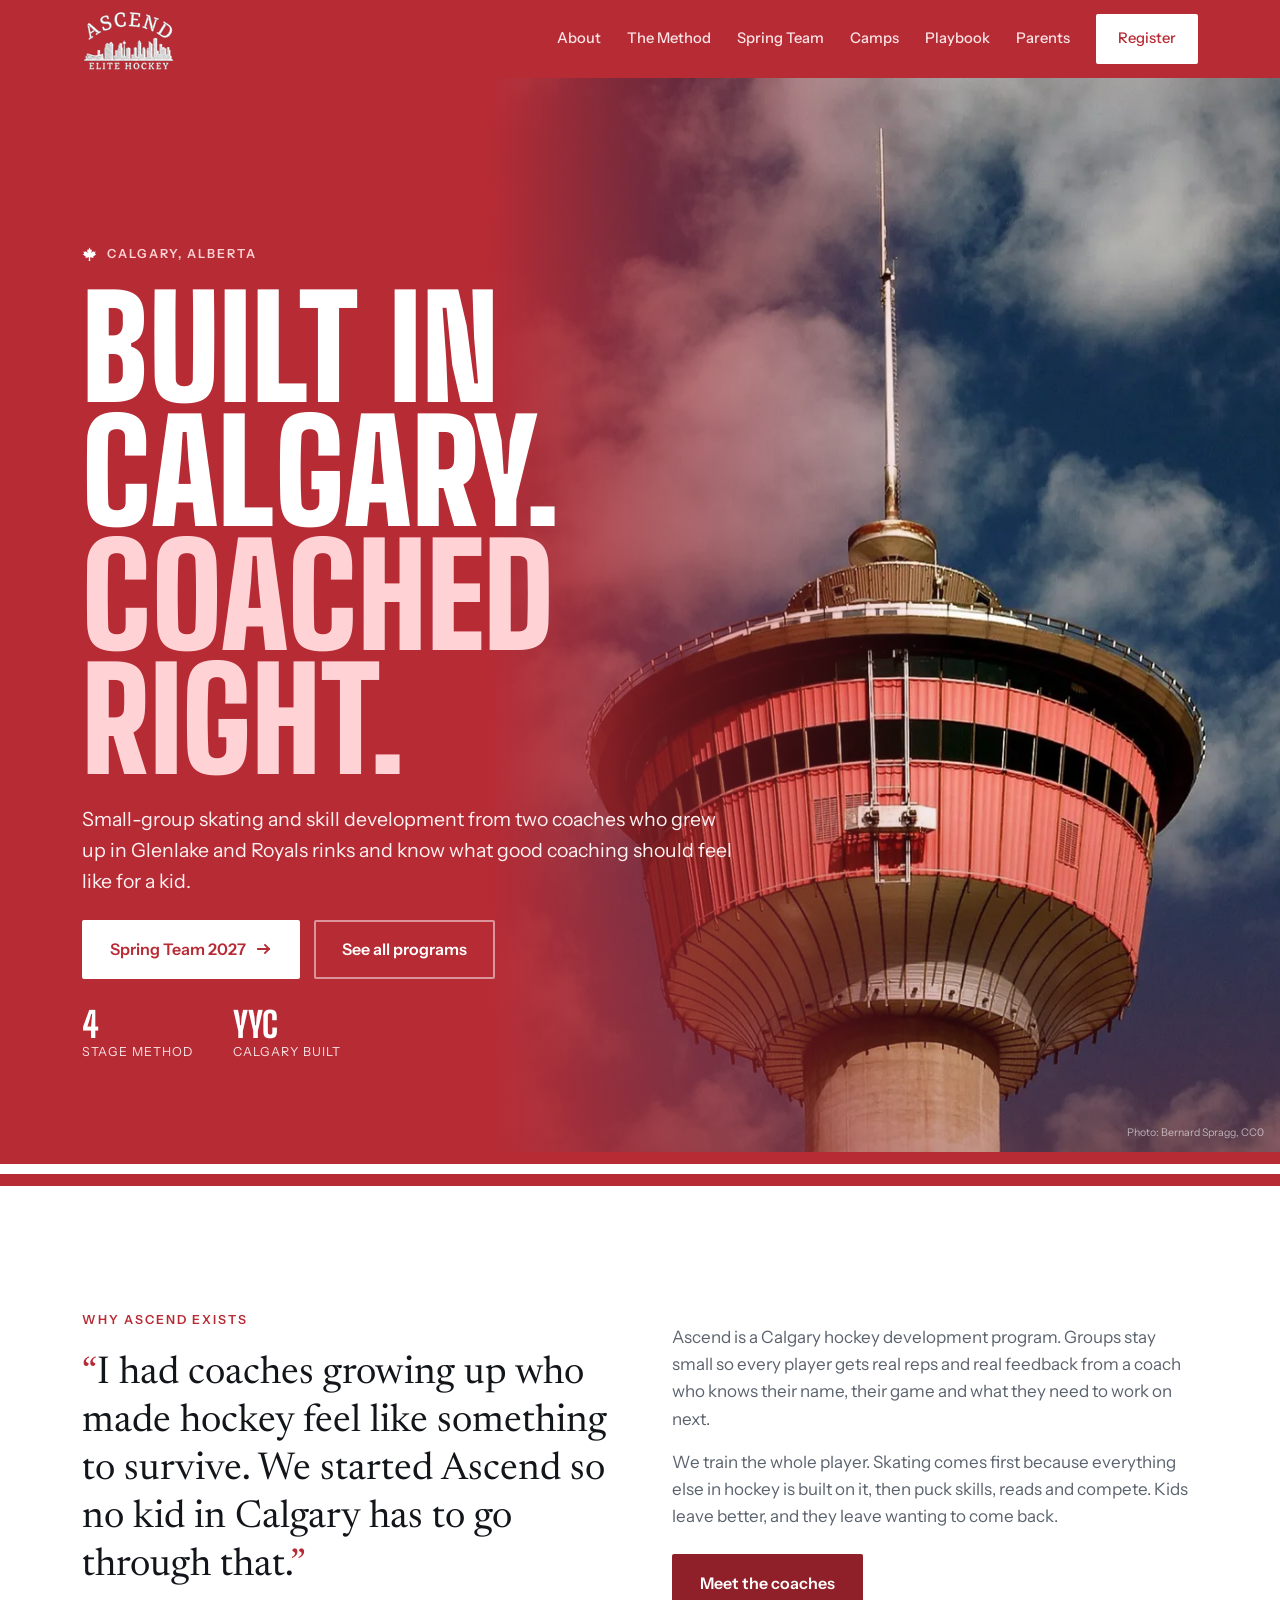
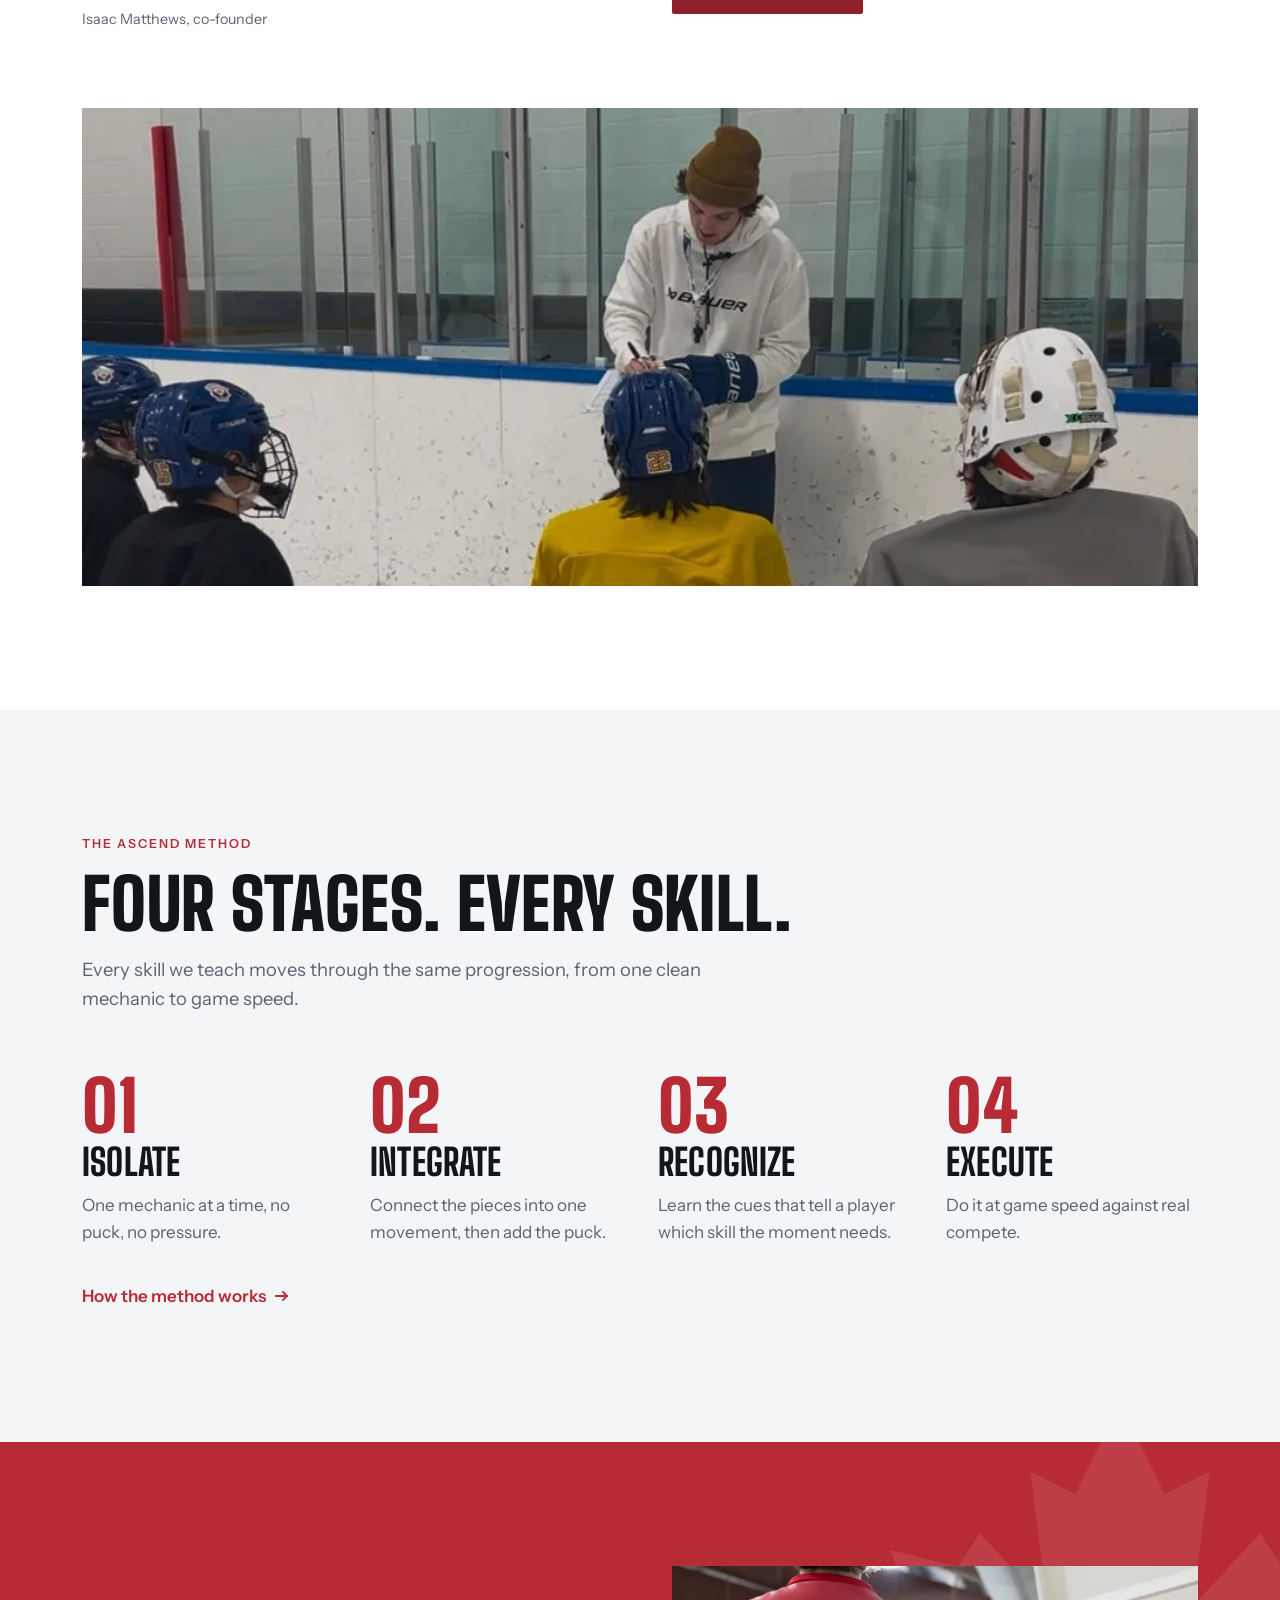
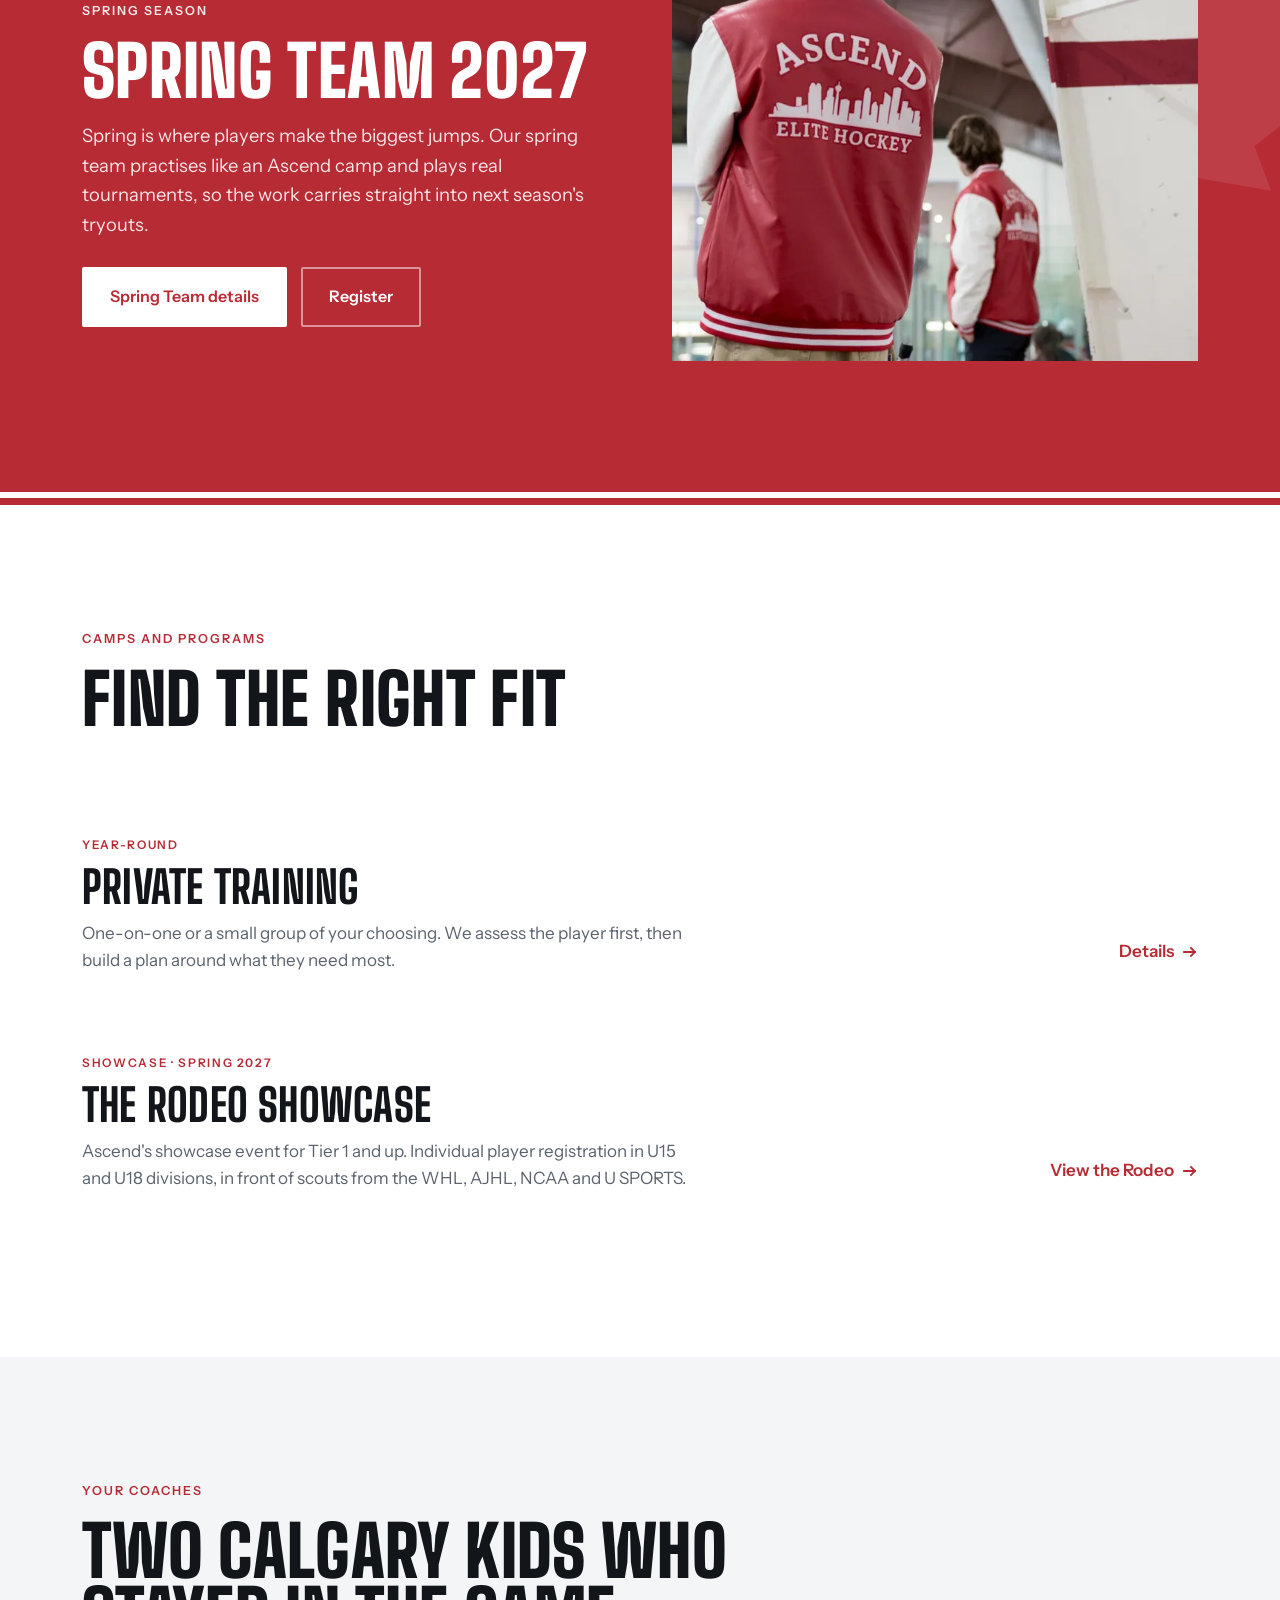
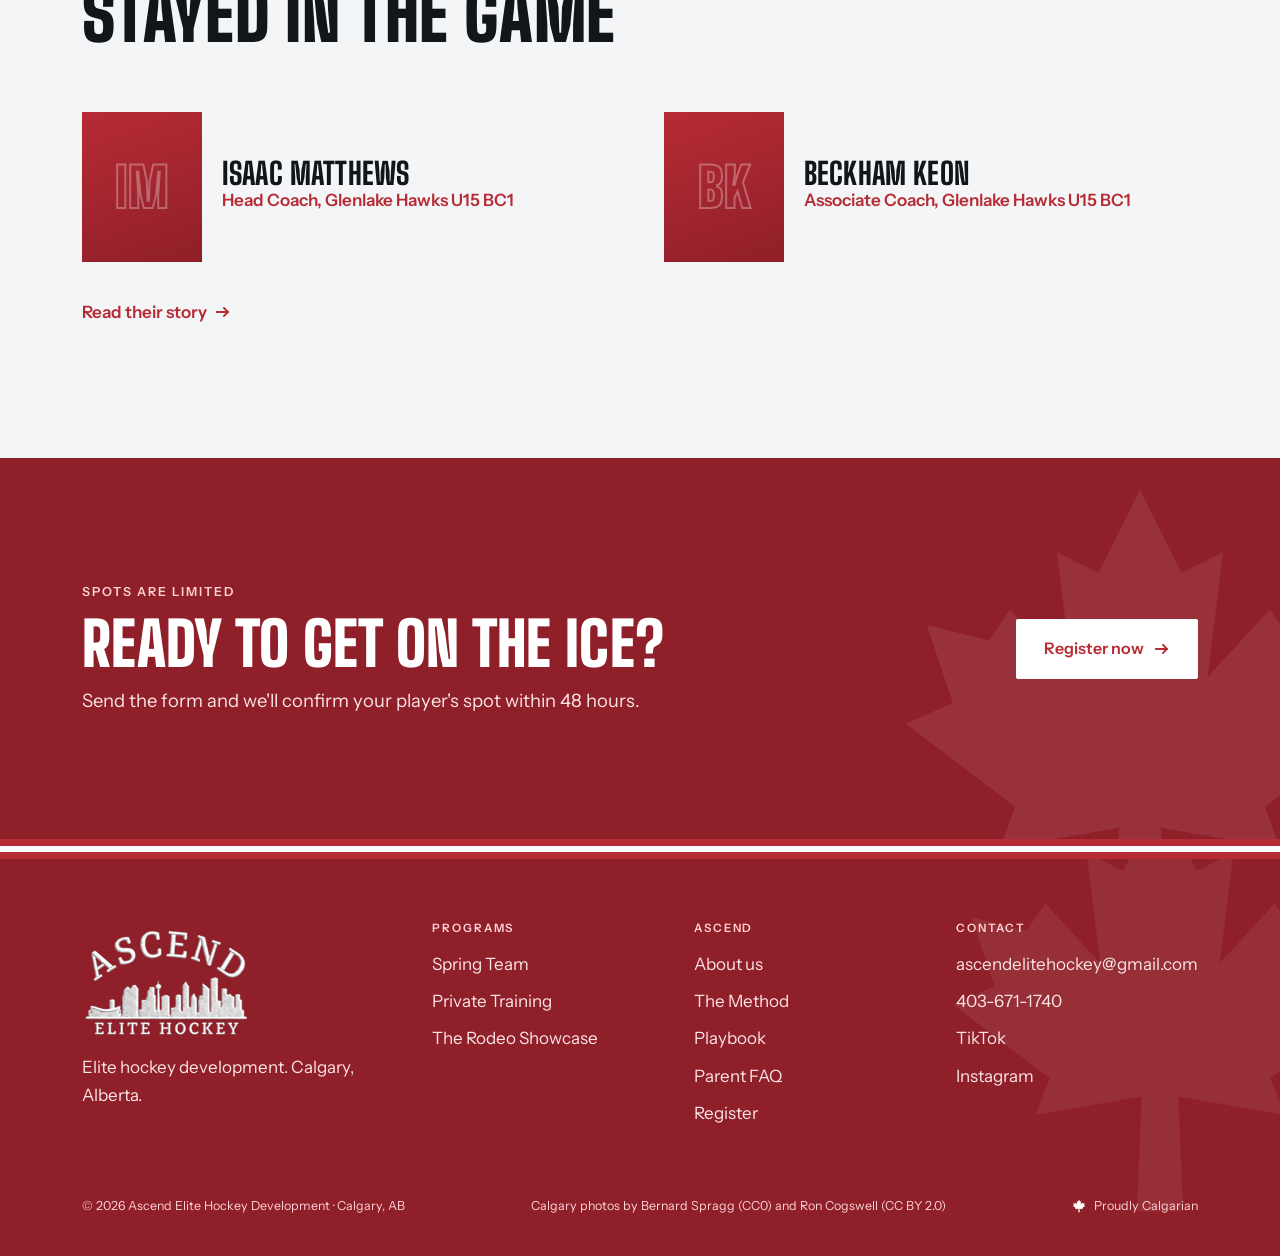
==== commit cd951793: "Update Ascend website 2026-11-26" ====
--- a/index.html
+++ b/index.html
@@ -1 +1 @@
-<!DOCTYPE html><html lang="en-CA"> <head><meta charset="utf-8"><meta name="viewport" content="width=device-width, initial-scale=1, viewport-fit=cover"><title>Ascend Elite Hockey | Calgary Hockey Development</title><meta name="description" content="Small-group skating and skill development for hockey players in Calgary. Spring Team, camps and private training from Ascend Elite Hockey."><link rel="canonical" href="https://ascendelitehockey.com/"><link rel="icon" href="/favicon.svg" type="image/svg+xml"><meta property="og:title" content="Ascend Elite Hockey | Calgary Hockey Development"><meta property="og:description" content="Small-group skating and skill development for hockey players in Calgary. Spring Team, camps and private training from Ascend Elite Hockey."><meta property="og:type" content="website"><meta property="og:url" content="https://ascendelitehockey.com/"><meta property="og:image" content="https://ascendelitehockey.com/_astro/calgary-tower.C2OtXvkH_xg0mU.jpg"><meta name="theme-color" content="#B72B35"><link rel="preconnect" href="https://fonts.googleapis.com"><link rel="preconnect" href="https://fonts.gstatic.com" crossorigin><link rel="stylesheet" href="https://fonts.googleapis.com/css2?family=Big+Shoulders+Display:wght@600;800;900&family=Instrument+Sans:wght@400;500;600;700&family=Newsreader:ital,opsz,wght@0,6..72,400;1,6..72,400&display=swap"><link rel="stylesheet" href="/_astro/about.98VoBD5b.css"></head> <body> <a class="skip" href="#main">Skip to content</a> <header class="nav"> <div class="wrap nav-in"> <a class="logo" href="/" aria-label="Ascend Elite Hockey, home"> <img src="/_astro/logo-white.DTR85qms_1UBpj7.webp" srcset="/_astro/logo-white.DTR85qms_1UBpj7.webp 1x, /_astro/logo-white.DTR85qms_1Vk6Gi.webp 2x" alt="Ascend Elite Hockey" loading="eager" decoding="async" fetchpriority="auto" width="94" height="62"> </a> <nav class="links" aria-label="Main"> <a href="/about">About</a><a href="/method">The Method</a><a href="/spring-teams">Spring Team</a><a href="/camps">Camps</a><a href="/playbook">Playbook</a><a href="/parents">Parents</a> <a class="btn btn-red" href="/register">Register</a> </nav> <button class="menu-btn" id="menuBtn" type="button" aria-expanded="false" aria-controls="mobileMenu" aria-label="Open menu"> <svg width="26" height="26" viewBox="0 0 26 26" aria-hidden="true"><path d="M3 7h20M3 13h20M3 19h20" stroke="currentColor" stroke-width="2"></path></svg> </button> </div> <nav class="wrap mobile-menu" id="mobileMenu" aria-label="Mobile" hidden> <a href="/" aria-current="page">Home</a> <a href="/about">About</a><a href="/method">The Method</a><a href="/spring-teams">Spring Team</a><a href="/camps">Camps</a><a href="/playbook">Playbook</a><a href="/parents">Parents</a> <a href="/register">Register</a> </nav> </header> <main id="main">  <section class="photo-head home-hero" aria-labelledby="pageTitle"> <img src="/_astro/calgary-tower.C2OtXvkH_Z1vh9Sj.webp" srcset="/_astro/calgary-tower.C2OtXvkH_Z8F8tG.webp 640w, /_astro/calgary-tower.C2OtXvkH_ouMP.webp 1024w, /_astro/calgary-tower.C2OtXvkH_Z1NhDrE.webp 1600w" alt="The red and white pod of the Calgary Tower against white clouds" style="object-position:center 35%" sizes="100vw" loading="eager" fetchpriority="high" decoding="async" width="1800" height="1323" class="bg"> <div class="wrap in"> <p class="eyebrow"><svg class="i-leaf" viewBox="0 0 100 100" aria-hidden="true"><path d="M50 4 58 20 66 16 63 40 75 27 79 33 91 30 86 45 95 49 74 65 77 73 54 69 55 94 45 94 46 69 23 73 26 65 5 49 14 45 9 30 21 33 25 27 37 40 34 16 42 20Z"></path></svg>Calgary, Alberta</p> <h1 id="pageTitle">Built in Calgary. <em>Coached right.</em></h1> <p class="sub">Small-group skating and skill development from two coaches who grew up in Glenlake and Royals rinks and know what good coaching should feel like for a kid.</p>  <div class="btns"> <a class="btn btn-red" href="/spring-teams">Spring Team 2027 <svg class="arrow" viewBox="0 0 16 16" aria-hidden="true"><path d="M2 8h11M9 4l4 4-4 4" fill="none" stroke="currentColor" stroke-width="1.8" stroke-linecap="square"></path></svg></a> <a class="btn btn-ghost" href="/camps">See all programs</a> </div> <div class="facts" aria-label="Quick facts"> <div><b>5:1</b><span>Player to coach</span></div> <div><b>4</b><span>Stage method</span></div> <div><b>YYC</b><span>Calgary built</span></div> </div>  </div> <span class="credit">Photo: Bernard Spragg, CC0</span> </section> <div class="hem" aria-hidden="true"></div> <section class="band story"> <div class="wrap split"> <div> <p class="eyebrow">Why Ascend exists</p> <blockquote style="margin-top:20px"><p>I had coaches growing up who made hockey feel like something to survive. We started Ascend so no kid in Calgary has to go through that.</p><cite>Isaac Matthews, co-founder</cite></blockquote> </div> <div class="copy"> <p>Ascend is a Calgary hockey development program. Groups stay small so every player gets real reps and real feedback from a coach who knows their name, their game and what they need to work on next.</p> <p>We train the whole player. Skating comes first because everything else in hockey is built on it, then puck skills, reads and compete. Kids leave better, and they leave wanting to come back.</p> <div class="btns" style="margin-top:8px"><a class="btn btn-ink" href="/about">Meet the coaches</a></div> </div> </div> <div class="wrap" style="margin-top:clamp(48px,7vw,80px)"> <div class="img-frame wide"> <img src="/_astro/coaching-boards.BbZIvPzF_ZcGyuM.webp" srcset="/_astro/coaching-boards.BbZIvPzF_ZtrA60.webp 640w, /_astro/coaching-boards.BbZIvPzF_ZcGyuM.webp 954w" alt="An Ascend coach at the boards going over a drill with a group of players" sizes="(min-width: 1180px) 1116px, 100vw" loading="lazy" decoding="async" fetchpriority="auto" width="954" height="552"> </div> </div> </section> <section class="band band-ice"> <div class="wrap"> <div class="head"> <p class="eyebrow">The Ascend Method</p> <h2>Four stages. Every skill.</h2> <p class="lede">Every skill we teach moves through the same progression, from one clean mechanic to game speed.</p> </div> <div class="stages"> <div class="stage"><span class="num">01</span><h3>Isolate</h3><p>One mechanic at a time, no puck, no pressure.</p></div> <div class="stage"><span class="num">02</span><h3>Integrate</h3><p>Connect the pieces into one movement, then add the puck.</p></div> <div class="stage"><span class="num">03</span><h3>Recognize</h3><p>Learn the cues that tell a player which skill the moment needs.</p></div> <div class="stage"><span class="num">04</span><h3>Execute</h3><p>Do it at game speed against real compete.</p></div> </div> <a class="more" href="/method" style="margin-top:28px">How the method works <svg class="arrow" viewBox="0 0 16 16" aria-hidden="true"><path d="M2 8h11M9 4l4 4-4 4" fill="none" stroke="currentColor" stroke-width="1.8" stroke-linecap="square"></path></svg></a> </div> </section> <section class="band spring"> <svg class="leaf-bg" viewBox="0 0 100 100" aria-hidden="true"><path d="M50 4 58 20 66 16 63 40 75 27 79 33 91 30 86 45 95 49 74 65 77 73 54 69 55 94 45 94 46 69 23 73 26 65 5 49 14 45 9 30 21 33 25 27 37 40 34 16 42 20Z"></path></svg> <div class="wrap split"> <div class="head" style="margin-bottom:0"> <p class="eyebrow">Spring season</p> <h2>Spring Team 2027</h2> <p class="lede">Spring is where players make the biggest jumps. Our spring team practises like an Ascend camp and plays real tournaments, so the work carries straight into next season's tryouts.</p> <div class="btns" style="margin-top:10px"> <a class="btn btn-white" href="/spring-teams">Spring Team details</a> <a class="btn btn-ghost" href="/register?program=spring">Register</a> </div> </div> <div class="img-frame"> <img src="/_astro/spring-jersey.D5yraIPl_2ukQV8.webp" srcset="/_astro/spring-jersey.D5yraIPl_12RWIu.webp 480w, /_astro/spring-jersey.D5yraIPl_ZBnrza.webp 800w, /_astro/spring-jersey.D5yraIPl_ZMJMbG.webp 1200w" alt="An Ascend player in the red Ascend Elite Hockey jersey" sizes="(min-width: 900px) 45vw, 100vw" loading="lazy" decoding="async" fetchpriority="auto" width="2000" height="1333"> </div> </div> </section> <div class="hem thin" aria-hidden="true"></div> <section class="band"> <div class="wrap"> <div class="head"><p class="eyebrow">Camps and programs</p><h2>Find the right fit</h2></div> <article class="prog"> <div class="body"><span class="tag">Year-round</span><h3>Private Training</h3><p>One-on-one or a small group of your choosing. We assess the player first, then build a plan around what they need most.</p></div> <div class="prog-side">  <a class="more" href="/camps">Details <svg class="arrow" viewBox="0 0 16 16" aria-hidden="true"><path d="M2 8h11M9 4l4 4-4 4" fill="none" stroke="currentColor" stroke-width="1.8" stroke-linecap="square"></path></svg></a> </div> </article><article class="prog"> <div class="body"><span class="tag">Showcase · Spring 2027</span><h3>The Rodeo Showcase</h3><p>Ascend&#39;s showcase event for Tier 1 and up. Individual player registration in U15 and U18 divisions, in front of scouts from the WHL, AJHL, NCAA and U SPORTS.</p></div> <div class="prog-side">  <a class="more" href="https://matthews04isaac.github.io/therodeoyyc/" target="_blank" rel="noopener">View the Rodeo <svg class="arrow" viewBox="0 0 16 16" aria-hidden="true"><path d="M2 8h11M9 4l4 4-4 4" fill="none" stroke="currentColor" stroke-width="1.8" stroke-linecap="square"></path></svg></a> </div> </article> </div> </section> <section class="band band-ice"> <div class="wrap"> <div class="head"><p class="eyebrow">Your coaches</p><h2>Two Calgary kids who stayed in the game</h2></div> <div class="coaches"> <div class="coach mini"><div class="ph">  <span class="init" aria-hidden="true">IM</span>  </div><div><h3>Isaac Matthews</h3><p class="role">Head Coach, Glenlake Hawks U15 BC1</p></div></div> <div class="coach mini"><div class="ph">  <span class="init" aria-hidden="true">BK</span>  </div><div><h3>Beckham Keon</h3><p class="role">Associate Coach, Glenlake Hawks U15 BC1</p></div></div> </div> <a class="more" href="/about" style="margin-top:28px">Read their story <svg class="arrow" viewBox="0 0 16 16" aria-hidden="true"><path d="M2 8h11M9 4l4 4-4 4" fill="none" stroke="currentColor" stroke-width="1.8" stroke-linecap="square"></path></svg></a> </div> </section> <section class="band dark"> <div class="wrap cta-band"> <div><p class="eyebrow">Spots are limited</p><h2>Ready to get on the ice?</h2><p class="lede">Send the form and we'll confirm your player's spot within 48 hours.</p></div> <a class="btn btn-red" href="/register">Register now <svg class="arrow" viewBox="0 0 16 16" aria-hidden="true"><path d="M2 8h11M9 4l4 4-4 4" fill="none" stroke="currentColor" stroke-width="1.8" stroke-linecap="square"></path></svg></a> </div> </section>  </main> <footer> <div class="hem thin" aria-hidden="true"></div> <div class="wrap foot"> <div class="brand"> <img src="/_astro/logo-white.DTR85qms_1uRujQ.webp" srcset="/_astro/logo-white.DTR85qms_1uRujQ.webp 1x, /_astro/logo-white.DTR85qms_Znywdh.webp 2x" alt="Ascend Elite Hockey" loading="lazy" decoding="async" fetchpriority="auto" width="170" height="113"> <p style="max-width:34ch">Elite hockey development. Calgary, Alberta.</p> </div> <div> <h2>Programs</h2> <a href="/spring-teams">Spring Team</a> <a href="/camps">Private Training</a> <a href="https://matthews04isaac.github.io/therodeoyyc/" target="_blank" rel="noopener">The Rodeo Showcase</a> </div> <div> <h2>Ascend</h2> <a href="/about">About us</a> <a href="/method">The Method</a> <a href="/playbook">Playbook</a> <a href="/parents">Parent FAQ</a> <a href="/register">Register</a> </div> <div> <h2>Contact</h2> <a href="mailto:ascendelitehockey@gmail.com">ascendelitehockey@gmail.com</a> <a href="tel:4036711740">403-671-1740</a> <a href="https://www.tiktok.com/@ascendhockeydevelopment" target="_blank" rel="noopener">TikTok</a> <a href="https://www.instagram.com/ascendhockeydevelopment/" target="_blank" rel="noopener">Instagram</a> </div> </div> <div class="wrap legal"> <span>© 2026 Ascend Elite Hockey Development · Calgary, AB</span> <span>Calgary photos by Bernard Spragg (CC0) and Ron Cogswell (CC BY 2.0)</span> <span class="leaf"><svg class viewBox="0 0 100 100" aria-hidden="true"><path d="M50 4 58 20 66 16 63 40 75 27 79 33 91 30 86 45 95 49 74 65 77 73 54 69 55 94 45 94 46 69 23 73 26 65 5 49 14 45 9 30 21 33 25 27 37 40 34 16 42 20Z"></path></svg>Proudly Calgarian</span> </div> </footer> <script type="module">const t=document.getElementById("menuBtn"),n=document.getElementById("mobileMenu");t?.addEventListener("click",()=>{const e=n.hidden;n.hidden=!e,t.setAttribute("aria-expanded",String(e)),t.setAttribute("aria-label",e?"Close menu":"Open menu")});document.addEventListener("keydown",e=>{e.key==="Escape"&&n&&!n.hidden&&(n.hidden=!0,t?.setAttribute("aria-expanded","false"),t?.focus())});</script> </body> </html>+<!DOCTYPE html><html lang="en-CA"> <head><meta charset="utf-8"><meta name="viewport" content="width=device-width, initial-scale=1, viewport-fit=cover"><title>Ascend Elite Hockey | Calgary Hockey Development</title><meta name="description" content="Small-group skating and skill development for hockey players in Calgary. Spring Team, camps and private training from Ascend Elite Hockey."><link rel="canonical" href="https://ascendelitehockey.com/"><link rel="icon" href="/favicon.svg" type="image/svg+xml"><meta property="og:title" content="Ascend Elite Hockey | Calgary Hockey Development"><meta property="og:description" content="Small-group skating and skill development for hockey players in Calgary. Spring Team, camps and private training from Ascend Elite Hockey."><meta property="og:type" content="website"><meta property="og:url" content="https://ascendelitehockey.com/"><meta property="og:image" content="https://ascendelitehockey.com/_astro/calgary-tower.C2OtXvkH_xg0mU.jpg"><meta name="theme-color" content="#B72B35"><link rel="preconnect" href="https://fonts.googleapis.com"><link rel="preconnect" href="https://fonts.gstatic.com" crossorigin><link rel="stylesheet" href="https://fonts.googleapis.com/css2?family=Big+Shoulders+Display:wght@600;800;900&family=Instrument+Sans:wght@400;500;600;700&family=Newsreader:ital,opsz,wght@0,6..72,400;1,6..72,400&display=swap"><link rel="stylesheet" href="/_astro/about.AGPiT2Cb.css"></head> <body> <a class="skip" href="#main">Skip to content</a> <header class="nav"> <div class="wrap nav-in"> <a class="logo" href="/" aria-label="Ascend Elite Hockey, home"> <img src="/_astro/logo-white.DTR85qms_1UBpj7.webp" srcset="/_astro/logo-white.DTR85qms_1UBpj7.webp 1x, /_astro/logo-white.DTR85qms_1Vk6Gi.webp 2x" alt="Ascend Elite Hockey" loading="eager" decoding="async" fetchpriority="auto" width="94" height="62"> </a> <nav class="links" aria-label="Main"> <a href="/about">About</a><a href="/method">The Method</a><a href="/spring-teams">Spring Team</a><a href="/camps">Camps</a><a href="/playbook">Playbook</a><a href="/parents">Parents</a> <a class="btn btn-red" href="/register">Register</a> </nav> <button class="menu-btn" id="menuBtn" type="button" aria-expanded="false" aria-controls="mobileMenu" aria-label="Open menu"> <svg width="26" height="26" viewBox="0 0 26 26" aria-hidden="true"><path d="M3 7h20M3 13h20M3 19h20" stroke="currentColor" stroke-width="2"></path></svg> </button> </div> <nav class="wrap mobile-menu" id="mobileMenu" aria-label="Mobile" hidden> <a href="/" aria-current="page">Home</a> <a href="/about">About</a><a href="/method">The Method</a><a href="/spring-teams">Spring Team</a><a href="/camps">Camps</a><a href="/playbook">Playbook</a><a href="/parents">Parents</a> <a href="/register">Register</a> </nav> </header> <main id="main">  <section class="photo-head home-hero" aria-labelledby="pageTitle"> <img src="/_astro/calgary-tower.C2OtXvkH_Z1vh9Sj.webp" srcset="/_astro/calgary-tower.C2OtXvkH_Z8F8tG.webp 640w, /_astro/calgary-tower.C2OtXvkH_ouMP.webp 1024w, /_astro/calgary-tower.C2OtXvkH_Z1NhDrE.webp 1600w" alt="The red and white pod of the Calgary Tower against white clouds" style="object-position:center 35%" sizes="100vw" loading="eager" fetchpriority="high" decoding="async" width="1800" height="1323" class="bg"> <div class="wrap in"> <p class="eyebrow"><svg class="i-leaf" viewBox="0 0 100 100" aria-hidden="true"><path d="M50 4 58 20 66 16 63 40 75 27 79 33 91 30 86 45 95 49 74 65 77 73 54 69 55 94 45 94 46 69 23 73 26 65 5 49 14 45 9 30 21 33 25 27 37 40 34 16 42 20Z"></path></svg>Calgary, Alberta</p> <h1 id="pageTitle">Built in Calgary. <em>Coached right.</em></h1> <p class="sub">Small-group skating and skill development from two coaches who grew up in Glenlake and Royals rinks and know what good coaching should feel like for a kid.</p>  <div class="btns"> <a class="btn btn-red" href="/spring-teams">Spring Team 2027 <svg class="arrow" viewBox="0 0 16 16" aria-hidden="true"><path d="M2 8h11M9 4l4 4-4 4" fill="none" stroke="currentColor" stroke-width="1.8" stroke-linecap="square"></path></svg></a> <a class="btn btn-ghost" href="/camps">See all programs</a> </div> <div class="facts" aria-label="Quick facts"> <div><b>4</b><span>Stage method</span></div> <div><b>YYC</b><span>Calgary built</span></div> </div>  </div> <span class="credit">Photo: Bernard Spragg, CC0</span> </section> <div class="hem" aria-hidden="true"></div> <section class="band story"> <div class="wrap split"> <div> <p class="eyebrow">Why Ascend exists</p> <blockquote style="margin-top:20px"><p>I had coaches growing up who made hockey feel like something to survive. We started Ascend so no kid in Calgary has to go through that.</p><cite>Isaac Matthews, co-founder</cite></blockquote> </div> <div class="copy"> <p>Ascend is a Calgary hockey development program. Groups stay small so every player gets real reps and real feedback from a coach who knows their name, their game and what they need to work on next.</p> <p>We train the whole player. Skating comes first because everything else in hockey is built on it, then puck skills, reads and compete. Kids leave better, and they leave wanting to come back.</p> <div class="btns" style="margin-top:8px"><a class="btn btn-ink" href="/about">Meet the coaches</a></div> </div> </div> <div class="wrap" style="margin-top:clamp(48px,7vw,80px)"> <div class="img-frame wide"> <img src="/_astro/coaching-boards.BbZIvPzF_ZcGyuM.webp" srcset="/_astro/coaching-boards.BbZIvPzF_ZtrA60.webp 640w, /_astro/coaching-boards.BbZIvPzF_ZcGyuM.webp 954w" alt="An Ascend coach at the boards going over a drill with a group of players" sizes="(min-width: 1180px) 1116px, 100vw" loading="lazy" decoding="async" fetchpriority="auto" width="954" height="552"> </div> </div> </section> <section class="band band-ice"> <div class="wrap"> <div class="head"> <p class="eyebrow">The Ascend Method</p> <h2>Four stages. Every skill.</h2> <p class="lede">Every skill we teach moves through the same progression, from one clean mechanic to game speed.</p> </div> <div class="stages"> <div class="stage"><span class="num">01</span><h3>Isolate</h3><p>One mechanic at a time, no puck, no pressure.</p></div> <div class="stage"><span class="num">02</span><h3>Integrate</h3><p>Connect the pieces into one movement, then add the puck.</p></div> <div class="stage"><span class="num">03</span><h3>Recognize</h3><p>Learn the cues that tell a player which skill the moment needs.</p></div> <div class="stage"><span class="num">04</span><h3>Execute</h3><p>Do it at game speed against real compete.</p></div> </div> <a class="more" href="/method" style="margin-top:28px">How the method works <svg class="arrow" viewBox="0 0 16 16" aria-hidden="true"><path d="M2 8h11M9 4l4 4-4 4" fill="none" stroke="currentColor" stroke-width="1.8" stroke-linecap="square"></path></svg></a> </div> </section> <section class="band spring"> <svg class="leaf-bg" viewBox="0 0 100 100" aria-hidden="true"><path d="M50 4 58 20 66 16 63 40 75 27 79 33 91 30 86 45 95 49 74 65 77 73 54 69 55 94 45 94 46 69 23 73 26 65 5 49 14 45 9 30 21 33 25 27 37 40 34 16 42 20Z"></path></svg> <div class="wrap split"> <div class="head" style="margin-bottom:0"> <p class="eyebrow">Spring season</p> <h2>Spring Team 2027</h2> <p class="lede">Spring is where players make the biggest jumps. Our spring team practises like an Ascend camp and plays real tournaments, so the work carries straight into next season's tryouts.</p> <div class="btns" style="margin-top:10px"> <a class="btn btn-white" href="/spring-teams">Spring Team details</a> <a class="btn btn-ghost" href="/register?program=spring">Register</a> </div> </div> <div class="img-frame"> <img src="/_astro/spring-jersey.D5yraIPl_2ukQV8.webp" srcset="/_astro/spring-jersey.D5yraIPl_12RWIu.webp 480w, /_astro/spring-jersey.D5yraIPl_ZBnrza.webp 800w, /_astro/spring-jersey.D5yraIPl_ZMJMbG.webp 1200w" alt="An Ascend player in the red Ascend Elite Hockey jersey" sizes="(min-width: 900px) 45vw, 100vw" loading="lazy" decoding="async" fetchpriority="auto" width="2000" height="1333"> </div> </div> </section> <div class="hem thin" aria-hidden="true"></div> <section class="band"> <div class="wrap"> <div class="head"><p class="eyebrow">Camps and programs</p><h2>Find the right fit</h2></div> <article class="prog"> <div class="body"><span class="tag">Year-round</span><h3>Private Training</h3><p>One-on-one or a small group of your choosing. We assess the player first, then build a plan around what they need most.</p></div> <div class="prog-side">  <a class="more" href="/camps">Details <svg class="arrow" viewBox="0 0 16 16" aria-hidden="true"><path d="M2 8h11M9 4l4 4-4 4" fill="none" stroke="currentColor" stroke-width="1.8" stroke-linecap="square"></path></svg></a> </div> </article><article class="prog"> <div class="body"><span class="tag">Showcase · Spring 2027</span><h3>The Rodeo Showcase</h3><p>Ascend&#39;s showcase event for Tier 1 and up. Individual player registration in U15 and U18 divisions, in front of scouts from the WHL, AJHL, NCAA and U SPORTS.</p></div> <div class="prog-side">  <a class="more" href="https://matthews04isaac.github.io/therodeoyyc/" target="_blank" rel="noopener">View the Rodeo <svg class="arrow" viewBox="0 0 16 16" aria-hidden="true"><path d="M2 8h11M9 4l4 4-4 4" fill="none" stroke="currentColor" stroke-width="1.8" stroke-linecap="square"></path></svg></a> </div> </article> </div> </section> <section class="band band-ice"> <div class="wrap"> <div class="head"><p class="eyebrow">Your coaches</p><h2>Two Calgary kids who stayed in the game</h2></div> <div class="coaches"> <div class="coach mini"><div class="ph">  <span class="init" aria-hidden="true">IM</span>  </div><div><h3>Isaac Matthews</h3><p class="role">Head Coach, Glenlake Hawks U15 BC1</p></div></div> <div class="coach mini"><div class="ph">  <span class="init" aria-hidden="true">BK</span>  </div><div><h3>Beckham Keon</h3><p class="role">Associate Coach, Glenlake Hawks U15 BC1</p></div></div> </div> <a class="more" href="/about" style="margin-top:28px">Read their story <svg class="arrow" viewBox="0 0 16 16" aria-hidden="true"><path d="M2 8h11M9 4l4 4-4 4" fill="none" stroke="currentColor" stroke-width="1.8" stroke-linecap="square"></path></svg></a> </div> </section> <section class="band dark"> <div class="wrap cta-band"> <div><p class="eyebrow">Spots are limited</p><h2>Ready to get on the ice?</h2><p class="lede">Send the form and we'll confirm your player's spot within 48 hours.</p></div> <a class="btn btn-red" href="/register">Register now <svg class="arrow" viewBox="0 0 16 16" aria-hidden="true"><path d="M2 8h11M9 4l4 4-4 4" fill="none" stroke="currentColor" stroke-width="1.8" stroke-linecap="square"></path></svg></a> </div> </section>  </main> <footer> <div class="hem thin" aria-hidden="true"></div> <div class="wrap foot"> <div class="brand"> <img src="/_astro/logo-white.DTR85qms_1uRujQ.webp" srcset="/_astro/logo-white.DTR85qms_1uRujQ.webp 1x, /_astro/logo-white.DTR85qms_Znywdh.webp 2x" alt="Ascend Elite Hockey" loading="lazy" decoding="async" fetchpriority="auto" width="170" height="113"> <p style="max-width:34ch">Elite hockey development. Calgary, Alberta.</p> </div> <div> <h2>Programs</h2> <a href="/spring-teams">Spring Team</a> <a href="/camps">Private Training</a> <a href="https://matthews04isaac.github.io/therodeoyyc/" target="_blank" rel="noopener">The Rodeo Showcase</a> </div> <div> <h2>Ascend</h2> <a href="/about">About us</a> <a href="/method">The Method</a> <a href="/playbook">Playbook</a> <a href="/parents">Parent FAQ</a> <a href="/register">Register</a> </div> <div> <h2>Contact</h2> <a href="mailto:ascendelitehockey@gmail.com">ascendelitehockey@gmail.com</a> <a href="tel:4036711740">403-671-1740</a> <a href="https://www.tiktok.com/@ascendhockeydevelopment" target="_blank" rel="noopener">TikTok</a> <a href="https://www.instagram.com/ascendhockeydevelopment/" target="_blank" rel="noopener">Instagram</a> </div> </div> <div class="wrap legal"> <span>© 2026 Ascend Elite Hockey Development · Calgary, AB</span> <span>Calgary photos by Bernard Spragg (CC0) and Ron Cogswell (CC BY 2.0)</span> <span class="leaf"><svg class viewBox="0 0 100 100" aria-hidden="true"><path d="M50 4 58 20 66 16 63 40 75 27 79 33 91 30 86 45 95 49 74 65 77 73 54 69 55 94 45 94 46 69 23 73 26 65 5 49 14 45 9 30 21 33 25 27 37 40 34 16 42 20Z"></path></svg>Proudly Calgarian</span> </div> </footer> <script type="module">const t=document.getElementById("menuBtn"),n=document.getElementById("mobileMenu");t?.addEventListener("click",()=>{const e=n.hidden;n.hidden=!e,t.setAttribute("aria-expanded",String(e)),t.setAttribute("aria-label",e?"Close menu":"Open menu")});document.addEventListener("keydown",e=>{e.key==="Escape"&&n&&!n.hidden&&(n.hidden=!0,t?.setAttribute("aria-expanded","false"),t?.focus())});</script> </body> </html>
--- a/_astro/about.AGPiT2Cb.css
+++ b/_astro/about.AGPiT2Cb.css
@@ -0,0 +1 @@
+:root{--red:#B72B35;--red-deep:#8F1F28;--white:#FFFFFF;--ice:#F3F5F7;--ink:#121519;--ink-2:#1D2228;--steel:#5A636E;--steel-light:#A9B1BA;--display:"Big Shoulders Display","Arial Narrow",Impact,sans-serif;--body:"Instrument Sans",system-ui,-apple-system,"Segoe UI",sans-serif;--serif:"Newsreader",Georgia,"Times New Roman",serif;--wrap:1180px;color-scheme:light}*{box-sizing:border-box}[hidden]{display:none!important}html{-webkit-text-size-adjust:100%}body{margin:0;background:var(--white);color:var(--ink);font-family:var(--body);font-size:17px;line-height:1.6;-webkit-font-smoothing:antialiased}img{max-width:100%;height:auto}a{color:inherit}:focus-visible{outline:3px solid var(--red);outline-offset:3px}@media(prefers-reduced-motion:reduce){*{animation:none!important;transition:none!important}}.skip{position:absolute;left:12px;top:-60px;z-index:100;background:var(--red);color:var(--white);padding:10px 16px;font-weight:600;text-decoration:none}.skip:focus{top:12px}.wrap{max-width:var(--wrap);margin:0 auto;padding-left:max(16px,env(safe-area-inset-left,0px));padding-right:max(16px,env(safe-area-inset-right,0px))}@media(min-width:700px){.wrap{padding-left:max(32px,env(safe-area-inset-left,0px));padding-right:max(32px,env(safe-area-inset-right,0px))}}h1,h2,h3{font-family:var(--display);font-weight:900;text-transform:uppercase;line-height:.92;letter-spacing:.005em;margin:0;text-wrap:balance}h2{font-size:clamp(2.5rem,5.6vw,4.4rem)}h3{font-size:1.9rem;font-weight:800}p{margin:0}.eyebrow{font-weight:600;font-size:.78rem;letter-spacing:.16em;text-transform:uppercase;color:var(--red);display:flex;align-items:center;gap:10px}.i-leaf{width:15px;height:15px;fill:currentColor;flex:none}.lede{font-size:1.15rem;max-width:58ch;color:var(--steel)}.tbc{display:inline-block;font-size:.66rem;font-weight:700;letter-spacing:.12em;text-transform:uppercase;color:var(--red);background:#b72b351a;padding:2px 7px;border-radius:3px;vertical-align:middle}.dark .tbc,.spring .tbc{color:var(--white);background:#ffffff2e}.btn{display:inline-flex;align-items:center;gap:.6em;font-family:var(--body);font-weight:600;font-size:1rem;text-decoration:none;padding:15px 26px;min-height:48px;border-radius:2px;border:2px solid transparent;cursor:pointer;transition:background .2s,color .2s,border-color .2s,transform .15s}.btn:active{transform:scale(.98)}.btn:disabled{opacity:.5;cursor:wait}.btn-red{background:var(--red);color:var(--white)}.btn-red:hover{background:var(--red-deep)}.btn-ghost{border-color:#ffffff80;color:var(--white)}.btn-ghost:hover{border-color:var(--white);background:#ffffff14}.btn-ink{background:var(--red-deep);color:var(--white)}.btn-ink:hover{background:#741820}.btn-white{background:var(--white);color:var(--red)}.btn-white:hover{background:var(--ice)}.arrow{width:16px;height:16px}.btns{display:flex;flex-wrap:wrap;gap:14px}a.more{font-weight:600;color:var(--red);text-decoration:none;display:inline-flex;gap:8px;align-items:center;min-height:44px}a.more:hover{text-decoration:underline}.dark a.more{color:var(--white)}.hem{height:34px;background:linear-gradient(var(--red) 0 12px,var(--white) 12px 22px,var(--red) 22px 34px)}.hem.thin{height:20px;background:linear-gradient(var(--red) 0 7px,var(--white) 7px 13px,var(--red) 13px 20px)}body:before{content:"";position:fixed;inset:0 0 auto;height:env(safe-area-inset-top,0px);z-index:60;background:var(--red)}.nav{position:sticky;top:env(safe-area-inset-top,0px);z-index:50;background:var(--red);color:var(--white)}.nav-in{display:flex;align-items:center;justify-content:space-between;gap:20px;min-height:78px}.logo{display:block;line-height:0;padding:6px 0}.logo img{height:62px;width:auto;display:block}.links{display:none;gap:26px;align-items:center}.links a{text-decoration:none;font-size:.92rem;font-weight:500;color:#fbe4e6;padding:10px 0;position:relative;transition:color .2s}.links a:hover,.links a[aria-current=page]{color:var(--white)}.links a[aria-current=page]:after{content:"";position:absolute;left:0;right:0;bottom:2px;height:3px;background:var(--red)}.links .btn{padding:11px 20px;min-height:44px;font-size:.92rem;color:var(--white)}.links .btn:after{display:none}.menu-btn{background:none;border:0;color:var(--white);width:48px;height:48px;display:grid;place-items:center;cursor:pointer}.mobile-menu{display:flex;flex-direction:column;padding-block:4px 22px}.mobile-menu a{text-decoration:none;padding:10px 0;font-family:var(--display);font-weight:800;font-size:1.7rem;text-transform:uppercase;color:var(--white)}.mobile-menu a[aria-current=page]{color:var(--red)}@media(min-width:1040px){.links{display:flex}.menu-btn,.mobile-menu{display:none!important}}.photo-head{position:relative;color:var(--white);background:var(--red-deep);isolation:isolate;overflow:hidden}.photo-head img.bg{position:absolute;inset:0;width:100%;height:100%;object-fit:cover;z-index:-2}.photo-head:before{content:"";position:absolute;inset:0;z-index:-1;background:linear-gradient(90deg,#7a1a22ed,#8f1f28b8 45%,#8f1f2833),linear-gradient(0deg,rgba(110,22,30,.6),transparent 45%)}@media(max-width:699px){.photo-head:before{background:linear-gradient(180deg,#8f1f288c,#7a1a22e0 40%,#7a1a22eb)}}.photo-head .in{padding-block:clamp(72px,11vw,150px) clamp(48px,6vw,80px);display:grid;gap:22px}.photo-head .eyebrow{color:#f2b3b8}.photo-head h1{font-size:clamp(3rem,8vw,6.4rem);line-height:.88;max-width:13ch}.photo-head p.sub{font-size:clamp(1.05rem,1.6vw,1.22rem);color:#fff1f2;max-width:50ch}.credit{position:absolute;right:max(16px,env(safe-area-inset-right,0px));bottom:10px;font-size:.66rem;color:#fff9}@media(min-width:900px){.home-hero img.bg{left:auto;right:0;width:62%}.home-hero:before{background:linear-gradient(90deg,var(--red) 0%,var(--red) 38%,rgba(183,43,53,.55) 52%,rgba(183,43,53,0) 75%),linear-gradient(0deg,rgba(122,26,34,.45),transparent 35%)}}.home-hero .in{padding-block:clamp(84px,13vw,180px) clamp(56px,7vw,96px)}.home-hero h1{font-size:clamp(3.6rem,11vw,9rem);max-width:11ch}.home-hero h1 em{font-style:normal;color:#ffd3d6}.facts{display:flex;flex-wrap:wrap;gap:12px 40px;padding-top:6px}.facts div{display:flex;flex-direction:column}.facts b{font-family:var(--display);font-weight:800;font-size:2.2rem;line-height:1}.facts span{font-size:.78rem;letter-spacing:.08em;text-transform:uppercase;color:#fbe4e6}.photo-head .in>*{animation:rise .6s cubic-bezier(.2,.7,.2,1) both}@keyframes rise{0%{transform:translateY(12px)}to{transform:none}}.band{padding-block:clamp(72px,10vw,124px)}.band-ice{background:var(--ice)}.dark{background:var(--red-deep);color:var(--white)}.dark .lede{color:#fbe4e6}.dark .eyebrow{color:#ffd3d6}.head{display:grid;gap:18px;margin-bottom:clamp(40px,6vw,64px)}.split{display:grid;gap:40px;align-items:center}@media(min-width:900px){.split{grid-template-columns:1fr 1fr;gap:64px}}.img-frame{position:relative;aspect-ratio:4/3;max-width:100%;overflow:hidden;background:var(--red-deep)}.img-frame img{position:absolute;inset:0;width:100%;height:100%;object-fit:cover}.img-frame .credit{right:10px}.img-frame.wide{aspect-ratio:16/9}.img-frame.tall{aspect-ratio:4/5}@media(min-width:900px){.img-frame.wide{aspect-ratio:21/9}}.story blockquote{margin:0;color:var(--ink);font-family:var(--serif);font-size:clamp(1.6rem,3.1vw,2.4rem);line-height:1.25;max-width:24ch}.story blockquote p:before{content:"“";color:var(--red)}.story blockquote p:after{content:"”";color:var(--red)}.story cite{display:block;margin-top:20px;font-family:var(--body);font-style:normal;font-size:.9rem;color:var(--steel)}.copy{display:grid;gap:16px;color:var(--steel);max-width:54ch}.stages{display:grid;gap:44px}.stage{display:grid;gap:12px;align-content:start}.num{font-family:var(--display);font-weight:900;font-size:4.4rem;line-height:.8;color:var(--red)}.stage h3{font-size:2.3rem}.stage p{color:var(--steel);max-width:36ch}.climb{display:block;width:100%;height:auto;margin-bottom:28px}@media(min-width:700px){.stages{grid-template-columns:repeat(2,1fr)}}@media(min-width:1100px){.stages{grid-template-columns:repeat(4,1fr);gap:36px}}.stage-detail{display:grid;gap:20px;padding-block:44px}.stage-detail .num{font-size:6rem}.stage-detail h3{font-size:clamp(2.6rem,5vw,3.6rem)}.stage-detail ul{margin:0;padding-left:1.1em;color:var(--steel);display:grid;gap:6px}@media(min-width:900px){.stage-detail{grid-template-columns:140px 1fr 1fr;gap:40px;align-items:start}}.spring{background:var(--red);color:var(--white);position:relative;overflow:hidden}.leaf-bg{position:absolute;right:-120px;top:-60px;width:560px;height:560px;fill:#ffffff12;pointer-events:none}.spring .eyebrow{color:var(--white);opacity:.9}.spring .lede{color:#fbe4e6}.spring .wrap{position:relative}.spring-grid{display:grid;gap:48px}.divs{display:grid;gap:28px}.div-row{display:grid;grid-template-columns:auto 1fr;gap:4px 22px;align-items:baseline}.div-row b{font-family:var(--display);font-weight:900;font-size:3.6rem;line-height:.85;grid-row:span 2}.div-row span{font-weight:600}.div-row small{font-size:.92rem;color:#fbe4e6}dl.facts-list{margin:0;display:grid;gap:18px}dl.facts-list dt{font-size:.74rem;letter-spacing:.14em;text-transform:uppercase;opacity:.8}dl.facts-list dd{margin:2px 0 0;font-size:1.1rem;font-weight:500}@media(min-width:900px){.spring-grid{grid-template-columns:1.1fr 1fr 1fr}}.included{display:grid;gap:32px}.included div{display:grid;gap:8px}.included h3{font-size:1.7rem}.included p{color:var(--steel)}.packages{display:grid;gap:20px}.package{display:grid;gap:12px;align-content:start;padding:clamp(24px,4vw,40px);background:var(--ice)}.package:last-child{background:var(--red);color:var(--white)}.package:last-child .help,.package:last-child p{color:#fbe4e6}.package:last-child .btn-red{background:var(--white);color:var(--red)}.package h3{font-size:2rem}.package .pk-price{font-weight:600}.package .price{font-size:3rem}.package .btn{justify-self:start;margin-top:8px}@media(min-width:760px){.packages{grid-template-columns:1fr 1fr}}.photo-row{display:grid;gap:12px;margin-top:clamp(48px,7vw,72px)}@media(min-width:760px){.photo-row{grid-template-columns:repeat(3,1fr)}}@media(min-width:760px){.included{grid-template-columns:repeat(2,1fr);gap:40px 56px}}.prog{display:grid;gap:14px;padding-block:40px}.prog .body{display:grid;gap:12px}.prog .tag{font-size:.74rem;font-weight:600;letter-spacing:.14em;text-transform:uppercase;color:var(--red)}.prog h3{font-size:clamp(2rem,4vw,2.8rem)}.prog p{color:var(--steel);max-width:56ch}.meta{display:flex;flex-wrap:wrap;gap:10px 32px;font-size:.95rem}.meta div{display:flex;flex-direction:column}.meta small{font-size:.68rem;letter-spacing:.14em;text-transform:uppercase;color:var(--steel)}.meta b{font-weight:600}.price{font-family:var(--display);font-weight:900;font-size:2.4rem;line-height:1}.prog-side{display:flex;flex-wrap:wrap;align-items:center;gap:20px}@media(min-width:900px){.prog{grid-template-columns:1.5fr 1fr;align-items:end;gap:40px}.prog-side{justify-content:flex-end}}.coaches{display:grid;gap:64px}.coach{display:grid;gap:22px;align-content:start}.ph{aspect-ratio:4/5;max-width:100%;background:linear-gradient(160deg,#222830,#14181d);position:relative;overflow:hidden;display:grid;place-items:center}.ph .init{font-family:var(--display);font-weight:900;font-size:9rem;line-height:1;color:transparent;-webkit-text-stroke:2px rgba(255,255,255,.16)}.ph img.ghost{position:absolute;left:50%;bottom:-6%;width:86%;transform:translate(-50%);opacity:.12}.ph img.real{position:absolute;inset:0;width:100%;height:100%;object-fit:cover}.ph .soon{position:absolute;left:18px;bottom:16px;display:flex;align-items:center;gap:8px;font-size:.72rem;letter-spacing:.14em;text-transform:uppercase;color:#c3cad1}.ph .soon svg{width:16px;height:16px;stroke:currentColor;fill:none}.coach h3{font-size:2.6rem}.coach .role{font-weight:600;color:var(--red)}.coach p{color:var(--steel);max-width:52ch}.coach .text{display:grid;gap:10px}.coach.mini{grid-template-columns:120px 1fr;align-items:center;gap:20px}.coach.mini .ph .init{font-size:3.4rem}.coach.mini h3{font-size:1.9rem}@media(min-width:800px){.coaches{grid-template-columns:1fr 1fr;gap:48px}}.standard{display:grid;gap:18px;max-width:760px}.standard p.big{font-family:var(--serif);font-size:clamp(1.4rem,2.6vw,1.9rem);line-height:1.35}.playbook{display:grid;gap:56px;align-items:start}.book{background:var(--white);color:var(--ink);padding:clamp(28px,5vw,56px);box-shadow:0 30px 60px #00000059;max-width:640px}.runhead{display:flex;justify-content:space-between;gap:12px;font-size:.72rem;letter-spacing:.14em;text-transform:uppercase;color:var(--steel);margin-bottom:28px}.book h3{font-family:var(--serif);font-weight:400;text-transform:none;font-size:2rem;line-height:1.15;margin-bottom:18px}.book p{font-family:var(--serif);font-size:1.12rem;line-height:1.65;color:#2a2f35;margin-bottom:14px}.cue{font-family:var(--body);font-size:.9rem;font-weight:600;color:var(--red);margin-top:18px}.toc ol{list-style:none;padding:0;margin:8px 0 0}.toc li{display:flex;justify-content:space-between;gap:16px;padding:11px 0;color:#fbe4e6}.toc li a{color:var(--white);text-underline-offset:4px}.toc .lock{font-size:.7rem;letter-spacing:.12em;text-transform:uppercase;color:var(--steel-light);white-space:nowrap}.toc .free{color:#f0a9ae}@media(min-width:980px){.playbook{grid-template-columns:1fr 1.05fr}}.reader{display:grid;gap:48px;padding-block:clamp(56px,8vw,96px)}.reader aside{display:grid;gap:14px;align-content:start}.reader aside ol{list-style:none;margin:0;padding:0;display:grid;gap:2px}.reader aside li{padding:8px 0;font-size:.95rem;color:var(--steel)}.reader aside li a{color:var(--ink);text-decoration:none;font-weight:500}.reader aside li a[aria-current=page]{color:var(--red);font-weight:600}.chapter{max-width:68ch;min-width:0}.chapter h1{font-family:var(--serif);font-weight:400;text-transform:none;font-size:clamp(2.2rem,4.5vw,3.2rem);line-height:1.1;margin-bottom:28px}.chapter .prose{font-family:var(--serif);font-size:1.2rem;line-height:1.7;color:#22272d}.chapter .prose p{margin:0 0 1.1em}.chapter .prose h2{font-family:var(--body);text-transform:none;font-weight:700;font-size:1.3rem;line-height:1.3;margin:1.8em 0 .6em}.chapter .prose blockquote{margin:1.4em 0;padding-left:20px;font-family:var(--body);font-weight:600;font-size:1.02rem;color:var(--red);background:linear-gradient(var(--red),var(--red)) left/3px 100% no-repeat}.chapter .prose ul,.chapter .prose ol{padding-left:1.2em;margin:0 0 1.1em}.draft{display:inline-block;font-size:.72rem;font-weight:700;letter-spacing:.12em;text-transform:uppercase;background:#fff2d6;color:#6b4d00;padding:4px 10px;margin-bottom:20px}@media(min-width:960px){.reader{grid-template-columns:260px 1fr;gap:72px}.reader aside{position:sticky;top:110px}}.faq{display:grid;gap:2px;max-width:860px}.faq details{padding:4px 0}.faq summary{list-style:none;cursor:pointer;display:flex;justify-content:space-between;gap:20px;align-items:center;padding:16px 0;font-weight:600;font-size:1.12rem;min-height:48px}.faq summary::-webkit-details-marker{display:none}.faq summary svg{flex:none;width:22px;height:22px;stroke:var(--red);fill:none;transition:transform .25s}.faq details[open] summary svg{transform:rotate(45deg)}.faq details p{color:var(--steel);padding:0 0 18px;max-width:64ch}.reg{display:grid;gap:56px}.reg-aside{display:grid;gap:22px;align-content:start}.reg-aside h1{font-size:clamp(3rem,6vw,4.8rem)}.steps{margin:0;padding:0;list-style:none;display:grid;gap:18px;counter-reset:step}.steps li{display:grid;grid-template-columns:40px 1fr;gap:12px;color:#fbe4e6}.steps li:before{counter-increment:step;content:counter(step);font-family:var(--display);font-weight:900;font-size:2rem;line-height:1;color:var(--red)}.steps li b{color:var(--white);display:block}form.reg-form{background:var(--white);color:var(--ink);padding:clamp(24px,4vw,44px);display:grid;gap:22px}fieldset{border:0;padding:0;margin:0;display:grid;gap:18px;min-width:0}legend{font-family:var(--display);font-weight:800;font-size:1.5rem;text-transform:uppercase;padding:0;margin-bottom:6px}.row{display:grid;gap:18px}@media(min-width:640px){.row{grid-template-columns:1fr 1fr}}.field{display:grid;gap:6px;min-width:0}label{font-weight:600;font-size:.92rem}.req{color:var(--red)}input,select,textarea{font:inherit;font-size:16px;color:var(--ink);background:var(--ice);border:2px solid transparent;border-radius:2px;padding:12px 14px;min-height:48px;width:100%;transition:border-color .2s,background .2s}input:focus,select:focus,textarea:focus{outline:none;border-color:var(--ink);background:var(--white)}textarea{min-height:110px;resize:vertical}.help{font-size:.82rem;color:var(--steel)}.err{font-size:.85rem;color:var(--red);font-weight:600}.field.bad input,.field.bad select{border-color:var(--red);background:#fff5f5}.consent{display:flex;gap:12px;align-items:flex-start;font-size:.92rem;font-weight:400;color:var(--steel)}.consent input{width:22px;height:22px;min-height:0;flex:none;margin-top:2px;accent-color:var(--red)}.hp{position:absolute;left:-9999px}@media(min-width:980px){.reg{grid-template-columns:.8fr 1.2fr}}.cta-band{display:grid;gap:24px;align-items:center}.cta-band h2{font-size:clamp(2.2rem,5vw,3.8rem)}.cta-band>div{display:grid;gap:14px}@media(min-width:900px){.cta-band{grid-template-columns:1.4fr auto}}footer{background:var(--red-deep);color:#fbe4e6}.foot{display:grid;gap:40px;padding-block:64px 40px}.foot h2{margin:0 0 12px;font-family:var(--body);font-size:.72rem;letter-spacing:.16em;text-transform:uppercase;color:var(--steel-light);font-weight:600}.foot a{text-decoration:none;display:block;padding:5px 0}.foot a:hover{color:var(--white)}.foot .brand{display:grid;gap:18px;align-content:start}.foot .brand img{width:170px;height:auto}.legal{display:flex;flex-wrap:wrap;justify-content:space-between;gap:12px;padding-block:24px 40px;font-size:.78rem;color:var(--steel-light)}.legal .leaf{display:inline-flex;align-items:center;gap:8px}.legal .leaf svg{width:14px;height:14px;fill:var(--red)}.copyable{user-select:all;padding:5px 0}@media(min-width:900px){.foot{grid-template-columns:1.4fr 1fr 1fr 1fr}}.nav .btn-red,.dark .btn-red,.photo-head .btn-red,.mobile-menu a[aria-current=page]{background:var(--white);color:var(--red)}.mobile-menu a[aria-current=page]{background:none;color:var(--white);text-decoration:underline;text-underline-offset:6px}.nav .btn-red:hover,.dark .btn-red:hover,.photo-head .btn-red:hover{background:#ffe8ea}.links a[aria-current=page]:after{background:var(--white)}.photo-head .eyebrow{color:#ffd3d6}.photo-head .eyebrow .i-leaf{fill:var(--white)}.steps li:before{color:var(--white)}.toc .free{color:var(--white);font-weight:700}.toc .lock,.foot h2,.legal{color:#ffd3d6}.legal .leaf svg{fill:var(--white)}.ph{background:linear-gradient(160deg,var(--red),var(--red-deep))}.ph .init{-webkit-text-stroke:2px rgba(255,255,255,.3)}.ph .soon{color:#ffe8ea}.dark .help{color:#ffd3d6!important}.book{box-shadow:0 30px 60px #3c080e59}.links a.btn[aria-current=page]{color:var(--red)}.links a.btn[aria-current=page]:after{display:none}@media(min-width:900px){.spring-grid.two{grid-template-columns:1.2fr 1fr;align-items:center}}.dark,footer{position:relative;overflow:hidden;isolation:isolate}.dark:after,footer:after{content:"";position:absolute;z-index:-1;pointer-events:none;background:url("data:image/svg+xml,%3Csvg xmlns='http://www.w3.org/2000/svg' viewBox='0 0 100 100'%3E%3Cpath fill='%23fff' d='M50 4 58 20 66 16 63 40 75 27 79 33 91 30 86 45 95 49 74 65 77 73 54 69 55 94 45 94 46 69 23 73 26 65 5 49 14 45 9 30 21 33 25 27 37 40 34 16 42 20Z'/%3E%3C/svg%3E") no-repeat center/contain;opacity:.08}.dark:after{width:min(520px,90vw);aspect-ratio:1;right:-120px;bottom:-150px}.dark:nth-of-type(2n):after{inset:-120px auto auto -140px}footer:after{width:min(460px,80vw);aspect-ratio:1;right:-110px;top:-60px;opacity:.07}.leaf-bg{fill:#ffffff17}.dark form.reg-form .help{color:var(--steel)!important}
